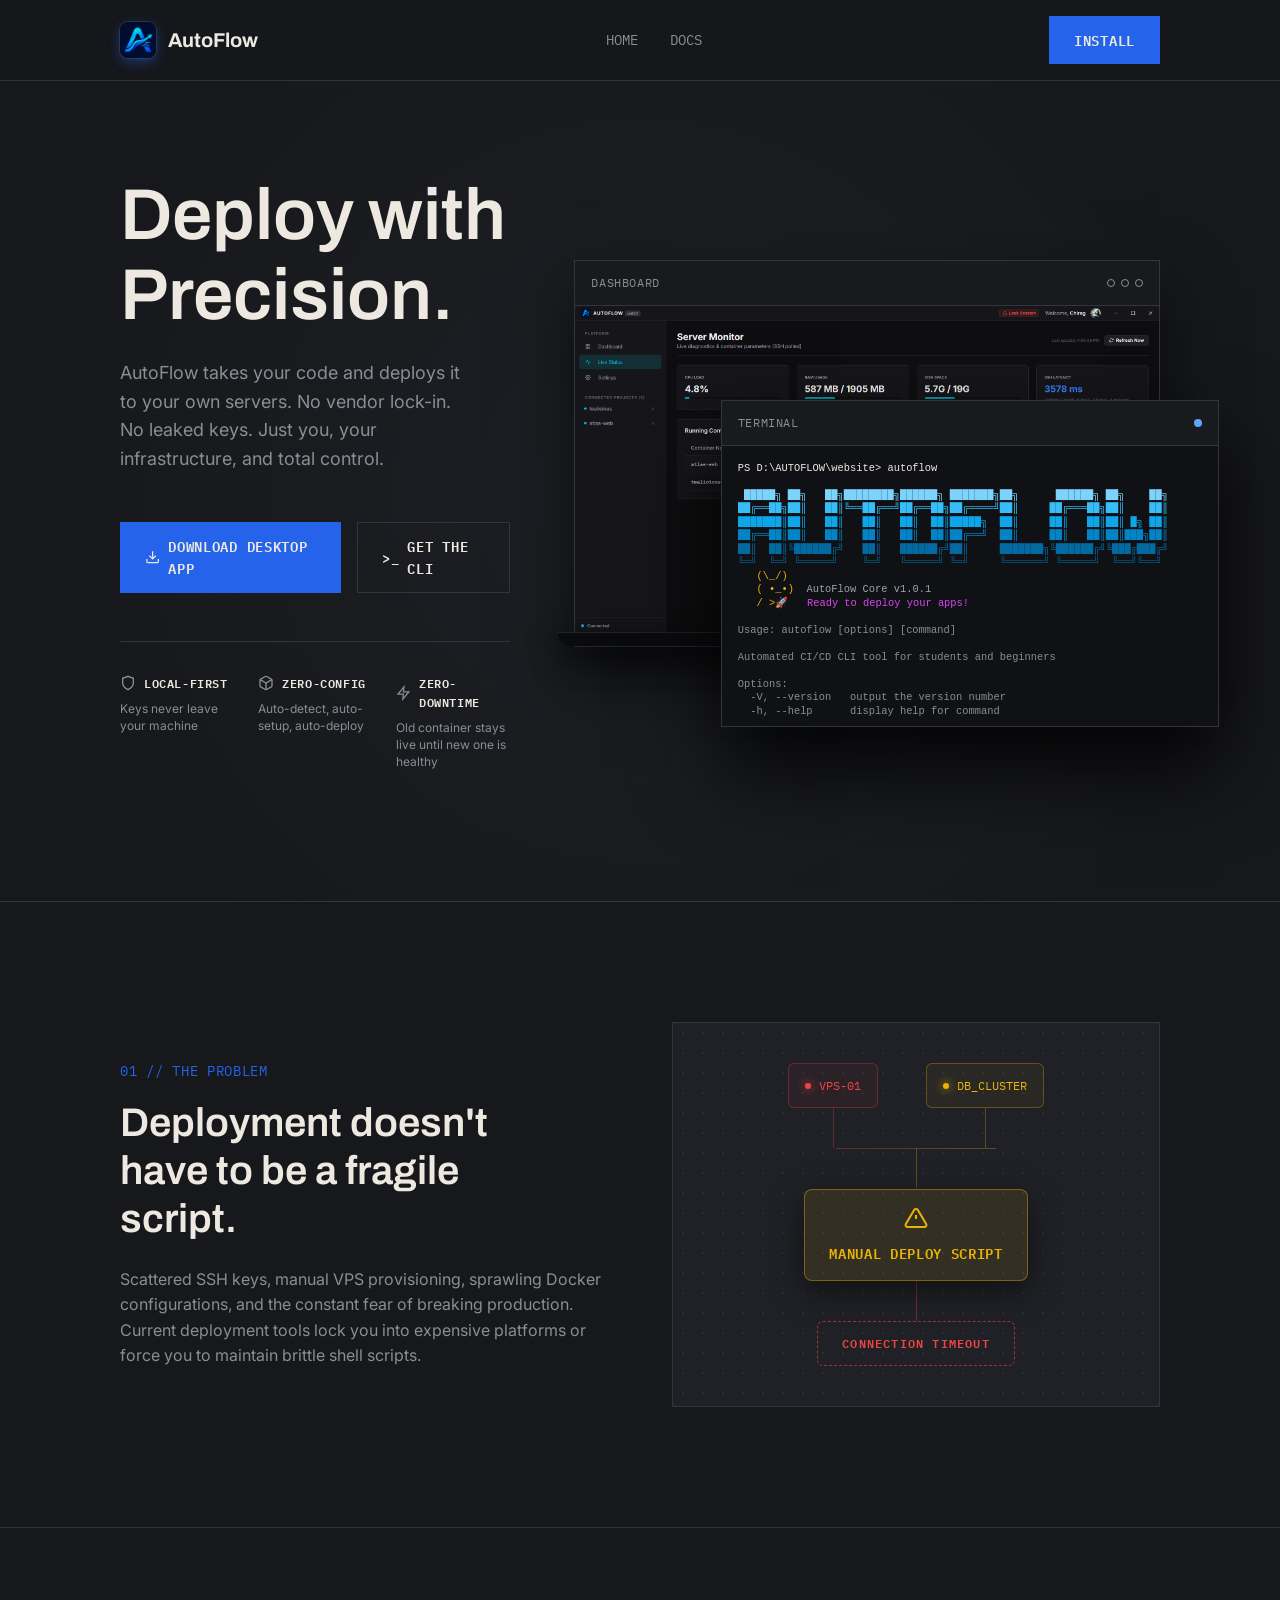
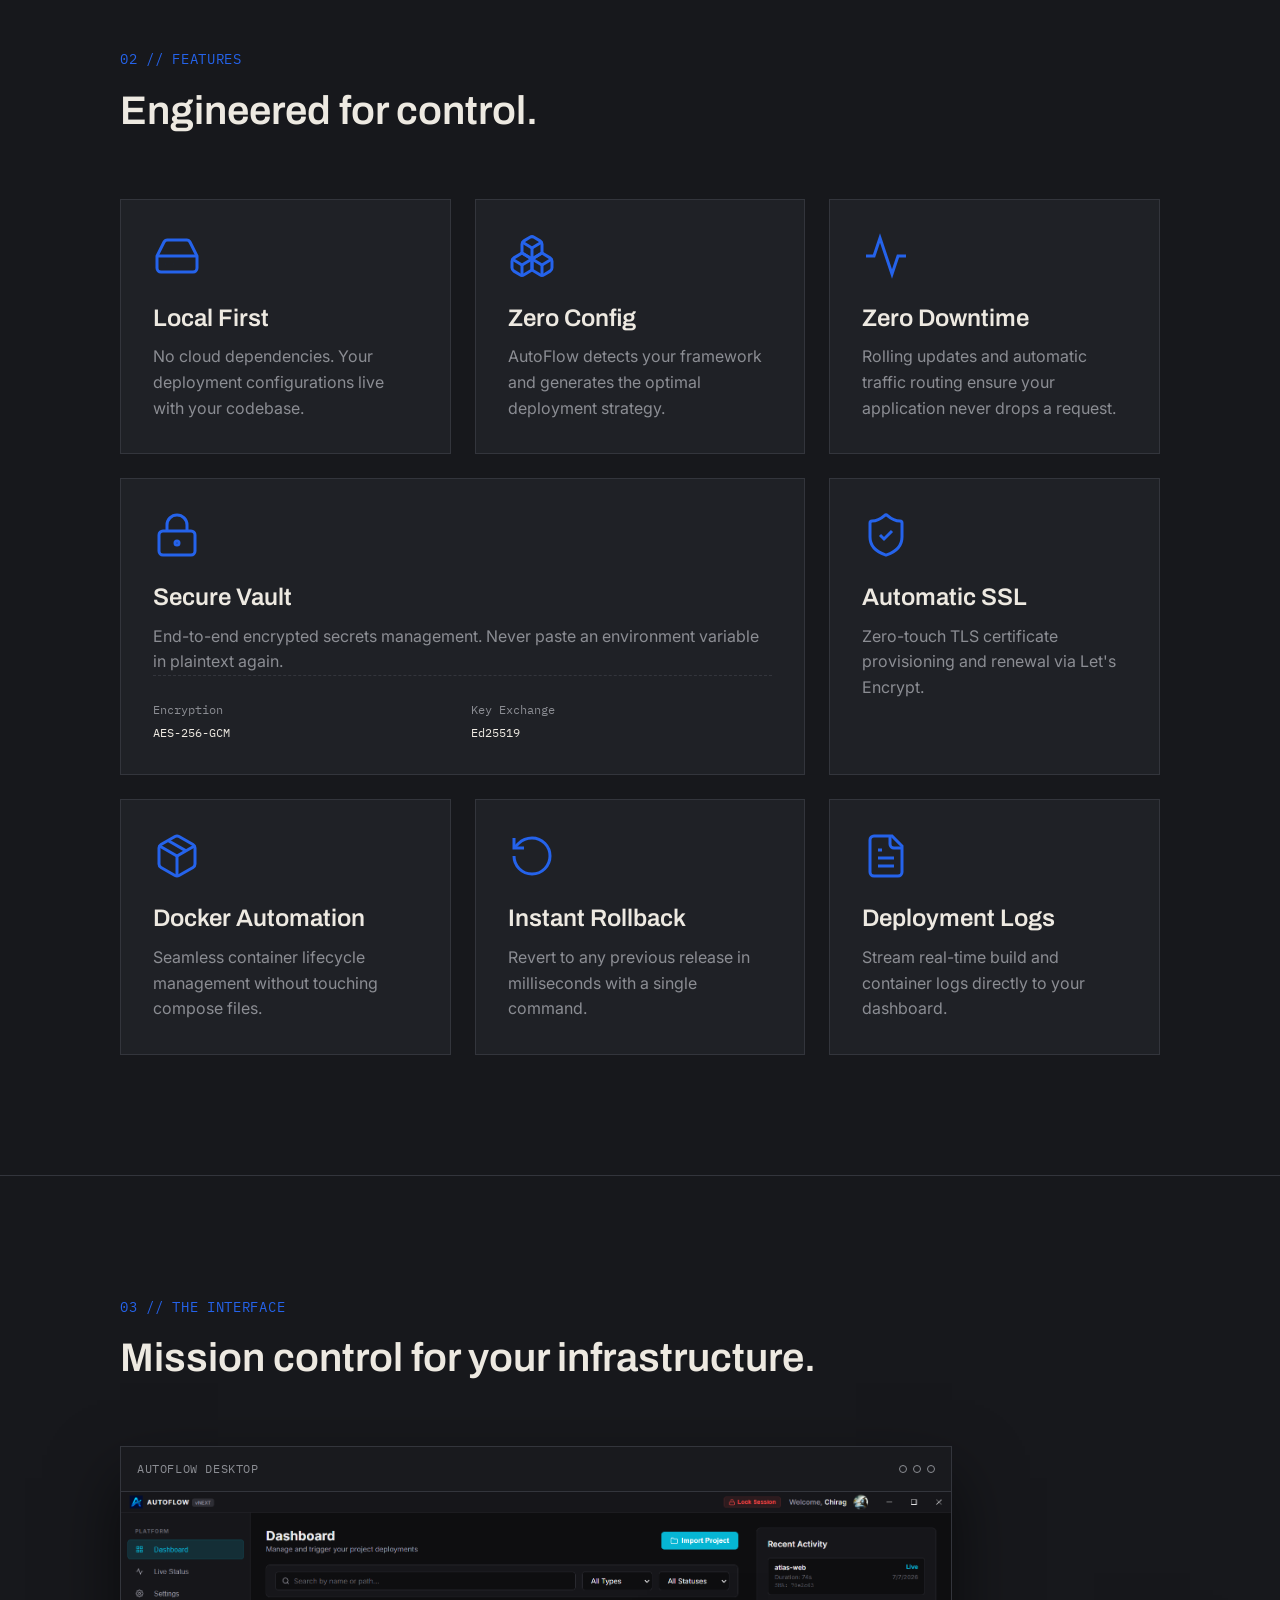
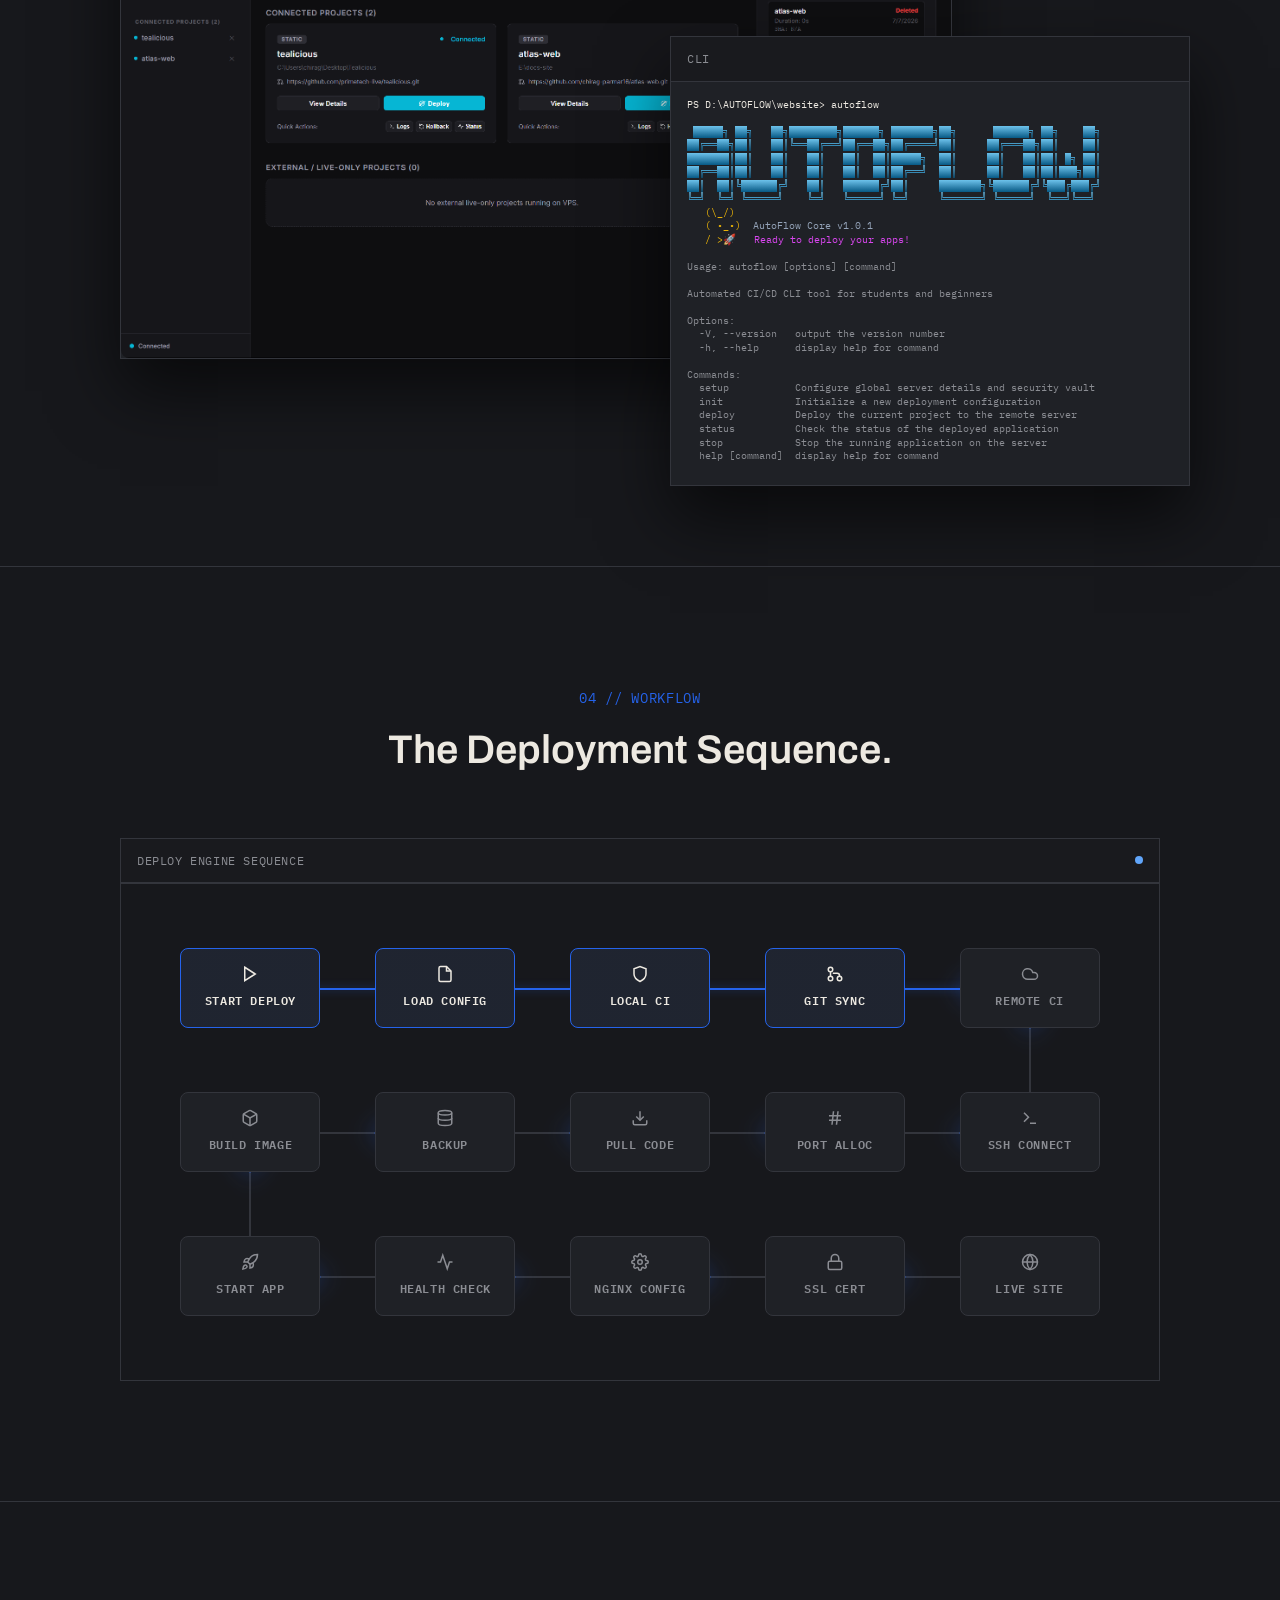
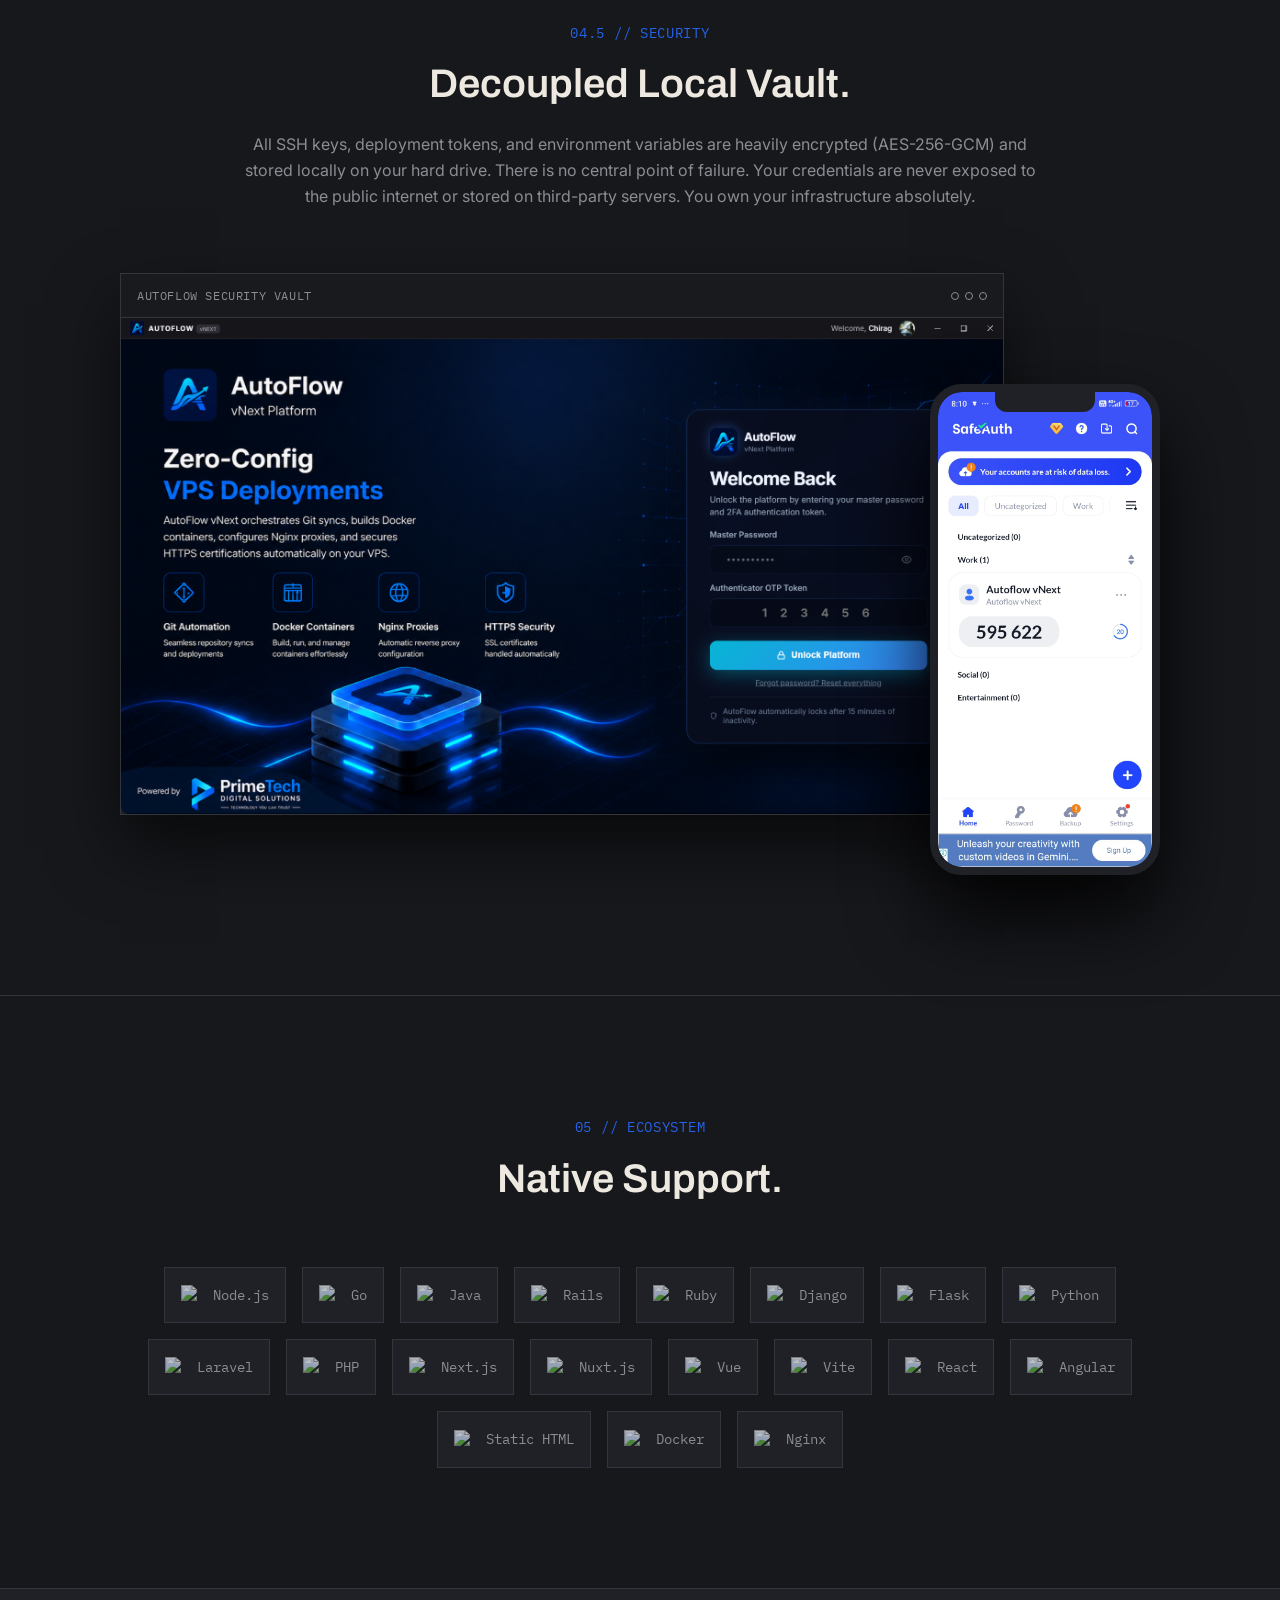
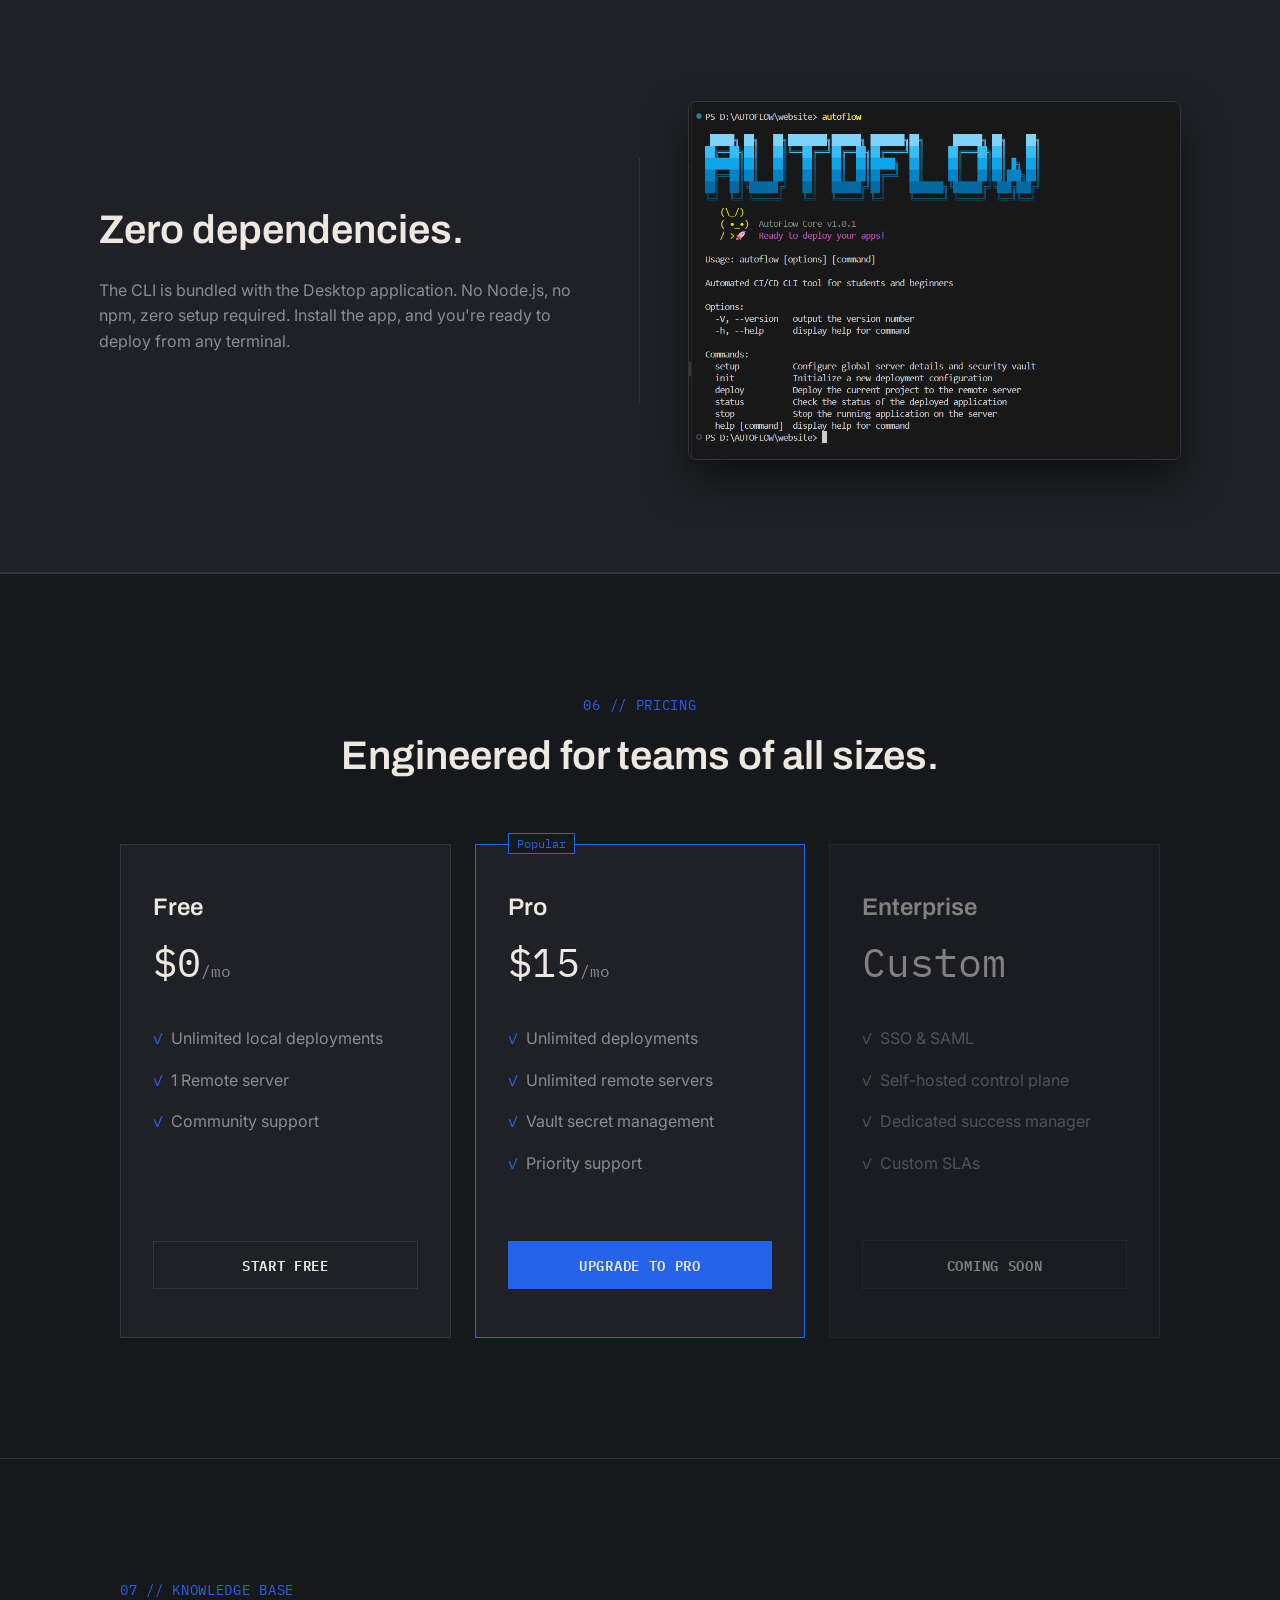
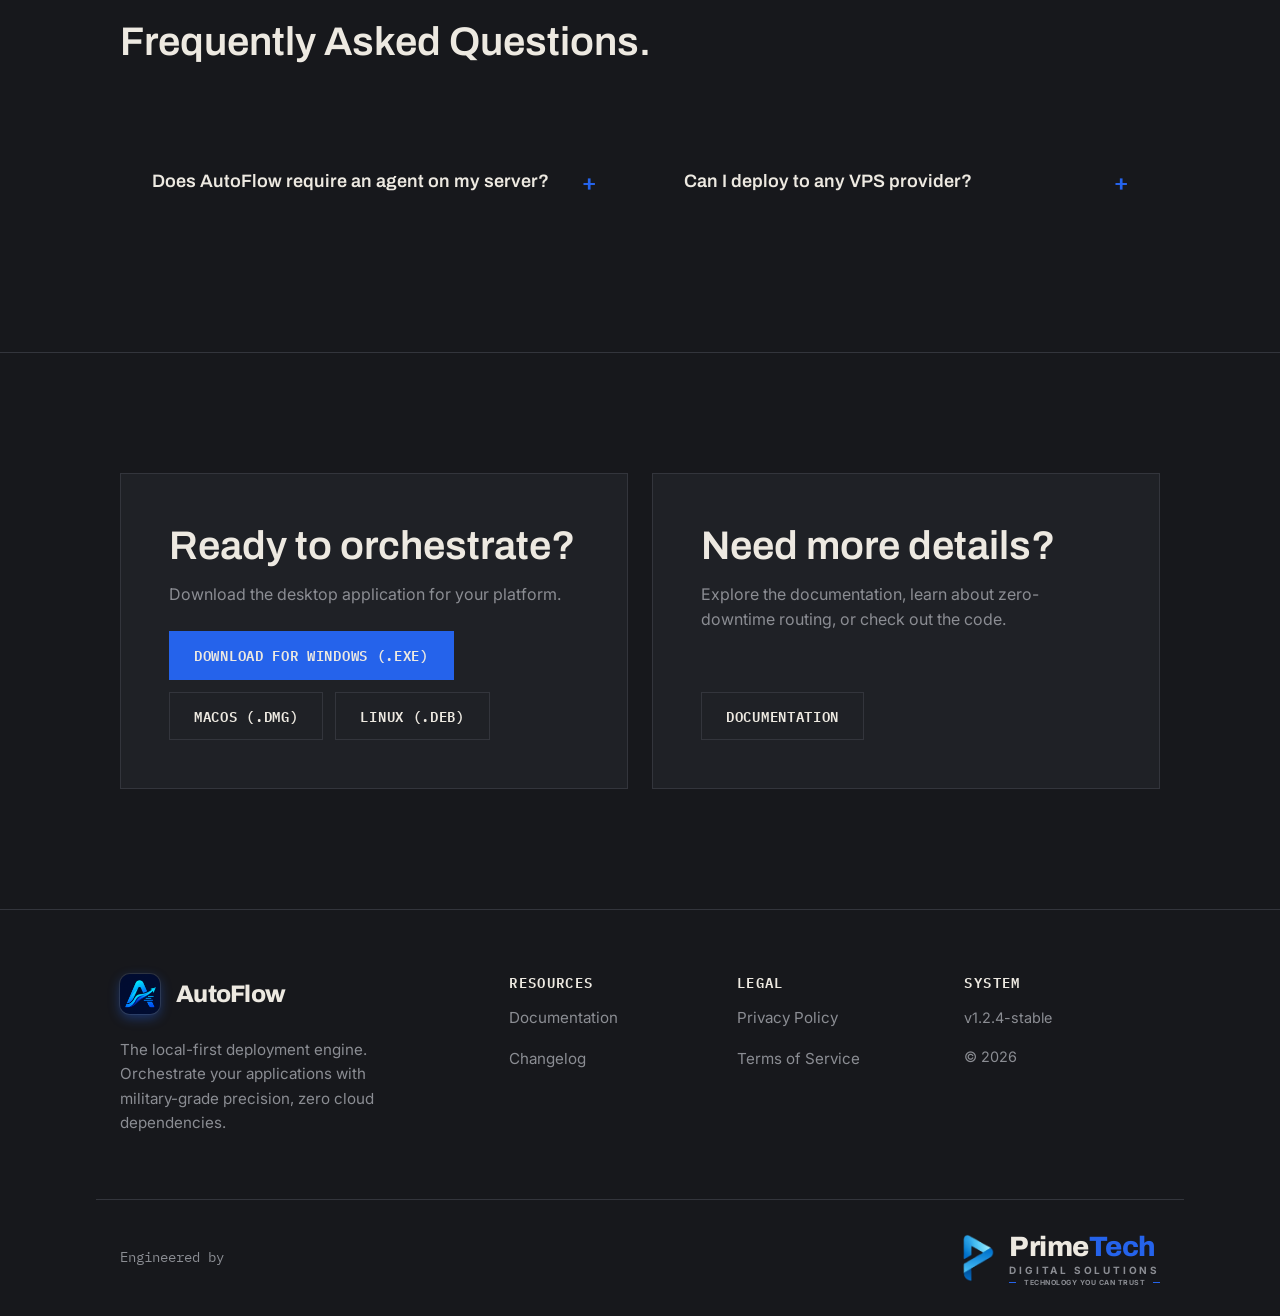
==== index.html @ fab3e911 "feat(website): redirect download buttons directly to latest GitHub release tag page and add Laravel " ====
<!DOCTYPE html>
<html lang="en">
<head>
  <meta charset="UTF-8">
  <meta name="viewport" content="width=device-width, initial-scale=1.0">
  <meta name="description" content="AutoFlow - A local-first deployment orchestrator for developers.">
  <title>AutoFlow | Precision Deployment Orchestrator</title>
  
  <!-- Fonts -->
  <link rel="preconnect" href="https://fonts.googleapis.com">
  <link rel="preconnect" href="https://fonts.gstatic.com" crossorigin>
  <link href="https://fonts.googleapis.com/css2?family=Archivo:wght@400;600;700&family=IBM+Plex+Mono:wght@400;500;600&family=Inter:wght@400;500;600&display=swap" rel="stylesheet">
  
  <link rel="stylesheet" href="styles.css">

  <link rel="icon" type="image/png" href="Assets/icon-1.png">
</head>
<body>

  <!--.hero-slogan {
  font-family: var(--f-display);
  font-size: clamp(2rem, 5vw, 3.5rem);
  color: var(--c-primary);
  margin-bottom: 24px;
  line-height: 1.1;
  white-space: nowrap;
  overflow: hidden;
  border-right: .15em solid var(--c-primary);
  animation: blink-caret .7s steps(1) infinite;
}
@keyframes blink-caret {
  from, to { border-color: transparent; }
  50% { border-color: var(--c-primary); }
}-->
  <header class="site-header" id="header">
    <div class="container header-inner">
      <a href="index.html" class="logo">
        <img src="Assets/icon-1.png" alt="AutoFlow Icon" class="logo-img">
        <span class="logo-text">AutoFlow</span>
      </a>
      <nav class="main-nav">
        <a href="index.html">HOME</a>
        <a href="docs.html">DOCS</a>
        </nav>
      <div class="header-actions">
        <a href="index.html#install" class="btn btn-primary" style="text-transform: uppercase;">Install</a>
      </div>
    </div>
  </header>

  <!-- Section 2: Hero -->
  <section class="hero" id="hero">
    <div class="hero-bg-vignette"></div>
    <div class="container hero-inner">
      <div class="hero-content">
        
        <h1 class="hero-slogan" style="margin-bottom: 24px; font-size: 4.5rem; line-height: 1.1;"></h1>
        
        <p class="hero-description" style="font-size: 1.125rem; color: var(--c-slate); margin-bottom: 48px; max-width: 90%; line-height: 1.6;">
          AutoFlow takes your code and deploys it to your own servers. No vendor lock-in. No leaked keys. Just you, your infrastructure, and total control.
        </p>
        
        <div class="hero-cta-group">
            <a href="#" class="btn btn-primary js-download-btn" style="display: flex; align-items: center; gap: 8px;">
            <svg width="18" height="18" viewBox="0 0 24 24" fill="none" stroke="currentColor" stroke-width="2"><path d="M21 15v4a2 2 0 0 1-2 2H5a2 2 0 0 1-2-2v-4M7 10l5 5 5-5M12 15V3"/></svg>
            <span class="js-download-label">DOWNLOAD DESKTOP APP</span>
          </a>
          <a href="#cli" class="btn btn-secondary" style="display: flex; align-items: center; gap: 8px;">
            <span style="font-family: var(--f-mono); font-weight: 600;">>_</span> GET THE CLI
          </a>
        </div>

        <div style="display: grid; grid-template-columns: repeat(3, 1fr); gap: 24px; margin-top: 48px; border-top: 1px solid var(--c-hairline); padding-top: 32px;">
          <div>
            <div style="display: flex; align-items: center; gap: 8px; margin-bottom: 8px;">
              <svg width="16" height="16" viewBox="0 0 24 24" fill="none" stroke="var(--c-slate)" stroke-width="2"><path d="M12 22s8-4 8-10V5l-8-3-8 3v7c0 6 8 10 8 10z"/></svg>
              <span style="font-family: var(--f-mono); font-size: 0.75rem; font-weight: 600; color: var(--c-bone); letter-spacing: 0.05em;">LOCAL-FIRST</span>
            </div>
            <p style="font-size: 0.75rem; color: var(--c-slate); line-height: 1.4;">Keys never leave your machine</p>
          </div>
          <div>
            <div style="display: flex; align-items: center; gap: 8px; margin-bottom: 8px;">
              <svg width="16" height="16" viewBox="0 0 24 24" fill="none" stroke="var(--c-slate)" stroke-width="2"><path d="M21 16V8a2 2 0 0 0-1-1.73l-7-4a2 2 0 0 0-2 0l-7 4A2 2 0 0 0 3 8v8a2 2 0 0 0 1 1.73l7 4a2 2 0 0 0 2 0l7-4A2 2 0 0 0 21 16z"/><polyline points="3.27 6.96 12 12.01 20.73 6.96"/><line x1="12" y1="22.08" x2="12" y2="12"/></svg>
              <span style="font-family: var(--f-mono); font-size: 0.75rem; font-weight: 600; color: var(--c-bone); letter-spacing: 0.05em;">ZERO-CONFIG</span>
            </div>
            <p style="font-size: 0.75rem; color: var(--c-slate); line-height: 1.4;">Auto-detect, auto-setup, auto-deploy</p>
          </div>
          <div>
            <div style="display: flex; align-items: center; gap: 8px; margin-bottom: 8px;">
              <svg width="16" height="16" viewBox="0 0 24 24" fill="none" stroke="var(--c-slate)" stroke-width="2"><polygon points="13 2 3 14 12 14 11 22 21 10 12 10 13 2"/></svg>
              <span style="font-family: var(--f-mono); font-size: 0.75rem; font-weight: 600; color: var(--c-bone); letter-spacing: 0.05em;">ZERO-DOWNTIME</span>
            </div>
            <p style="font-size: 0.75rem; color: var(--c-slate); line-height: 1.4;">Old container stays live until new one is healthy</p>
          </div>
        </div>
      </div>
      
      <div class="two-surfaces" style="position: relative; height: auto; padding-bottom: 60px; padding-top: 20px; width: 100%;">
        
        <!-- Background Monitor Surface (Laptop style) -->
        <div class="surface instrument-panel" style="position: relative; height: auto; width: 100%; margin: 0; z-index: 1; border-bottom-left-radius: 0; border-bottom-right-radius: 0;">
          <div class="panel-header">
            <span class="panel-label">Dashboard</span>
            <div class="window-controls">
              <span></span><span></span><span></span>
            </div>
          </div>
          <div class="showcase-mockup" style="padding: 0; height: auto;">
            <img src="./Assets/Dashboard/live_monitor.png" alt="AutoFlow Live Monitor" style="width: 100%; height: auto; display: block;">
          </div>
          <div style="height: 14px; background: #0a0b0e; border-bottom-left-radius: 12px; border-bottom-right-radius: 12px; margin-top: -2px; position: relative; z-index: 10; border-top: 1px solid #222; width: 106%; margin-left: -3%; box-shadow: 0 10px 30px rgba(0,0,0,0.8);">
            <div style="width: 60px; height: 4px; background: #222; margin: 0 auto; border-radius: 0 0 4px 4px;"></div>
          </div>
        </div>

        <!-- Foreground Terminal Surface -->
        <div class="instrument-panel hero-terminal" style="position: absolute; right: -10%; bottom: -20px; width: 85%; z-index: 2; box-shadow: 0 40px 80px rgba(0,0,0,0.9);">
          <div class="panel-header">
            <span class="panel-label">Terminal</span>
            <div class="panel-status-indicator pulse-signal"></div>
          </div>
          <div class="panel-body font-mono" style="padding: 16px; background: rgba(15, 17, 21, 0.95); backdrop-filter: blur(12px); max-height: 280px; overflow: hidden;">
            <pre style="margin: 0; white-space: pre; font-size: 0.65rem; line-height: 1.3; overflow-x: hidden; color: var(--c-slate);">
<span style="color: var(--c-bone);">PS D:\AUTOFLOW\website> autoflow</span>

 <span style="color: #7dd3fc;">█████╗ ██╗   ██╗████████╗██████╗ ███████╗██╗      ██████╗ ██╗    ██╗</span>
<span style="color: #38bdf8;">██╔══██╗██║   ██║╚══██╔══╝██╔══██╗██╔════╝██║     ██╔═══██╗██║    ██║</span>
<span style="color: #0ea5e9;">███████║██║   ██║   ██║   ██║  ██║█████╗  ██║     ██║   ██║██║ █╗ ██║</span>
<span style="color: #0284c7;">██╔══██║██║   ██║   ██║   ██║  ██║██╔══╝  ██║     ██║   ██║██║███╗██║</span>
<span style="color: #0369a1;">██║  ██║╚██████╔╝   ██║   ██████╔╝██║     ███████╗╚██████╔╝╚███╔███╔╝</span>
<span style="color: #075985;">╚═╝  ╚═╝ ╚═════╝    ╚═╝   ╚═════╝ ╚═╝     ╚══════╝ ╚═════╝  ╚══╝╚══╝</span>
   <span style="color: #eab308;">(\_/)</span>
   <span style="color: #eab308;">( •_•)</span>  <span style="color: #9ca3af;">AutoFlow Core v1.0.1</span>
   <span style="color: #eab308;">/ >🚀</span>   <span style="color: #d946ef;">Ready to deploy your apps!</span>

Usage: autoflow [options] [command]

Automated CI/CD CLI tool for students and beginners

Options:
  -V, --version   output the version number
  -h, --help      display help for command

Commands:
  setup           Configure global server details and security vault
  init            Initialize a new deployment configuration
  deploy          Deploy the current project to the remote server
  status          Check the status of the deployed application
  stop            Stop the running application on the server
  help [command]  display help for command
</pre>
          </div>
        </div>
      </div>
    </div>
  </section>


  <!-- Section 3: The Problem -->
  <section class="problem section-divider" id="problem">
    <div class="container">
      <div class="split-panel">
        <div class="problem-copy">
          <span class="section-label font-mono">01 // The Problem</span>
          <h2>Deployment doesn't have to be a fragile script.</h2>
          <p class="text-slate">
            Scattered SSH keys, manual VPS provisioning, sprawling Docker configurations, and the constant fear of breaking production. Current deployment tools lock you into expensive platforms or force you to maintain brittle shell scripts.
          </p>
        </div>
        <div class="problem-diagram instrument-panel" style="padding: 40px; position: relative; min-height: 360px; display: flex; align-items: center; justify-content: center; overflow: hidden;">
          
          <!-- Decorative Background Grid -->
          <div style="position: absolute; inset: 0; background-image: radial-gradient(rgba(255,255,255,0.05) 1px, transparent 1px); background-size: 20px 20px;"></div>

          <div style="position: relative; width: 100%; height: 100%; display: flex; flex-direction: column; align-items: center; z-index: 2;">
            
            <!-- Top Nodes -->
            <div style="display: flex; gap: 48px; margin-bottom: 40px; width: 100%; justify-content: center;">
              <div style="padding: 12px 16px; border: 1px solid rgba(239,68,68,0.3); background: rgba(239,68,68,0.05); border-radius: 6px; font-family: var(--f-mono); font-size: 0.75rem; color: #ef4444; display: flex; align-items: center; gap: 8px; position: relative;">
                <div style="width: 6px; height: 6px; background: #ef4444; border-radius: 50%; box-shadow: 0 0 10px #ef4444;"></div>
                VPS-01
                <!-- Line down -->
                <div style="position: absolute; bottom: -41px; left: 50%; width: 1px; height: 40px; background: rgba(239,68,68,0.3);"></div>
              </div>
              
              <div style="padding: 12px 16px; border: 1px solid rgba(234,179,8,0.3); background: rgba(234,179,8,0.05); border-radius: 6px; font-family: var(--f-mono); font-size: 0.75rem; color: #eab308; display: flex; align-items: center; gap: 8px; position: relative;">
                <div style="width: 6px; height: 6px; background: #eab308; border-radius: 50%; box-shadow: 0 0 10px #eab308;"></div>
                DB_CLUSTER
                <!-- Line down -->
                <div style="position: absolute; bottom: -41px; left: 50%; width: 1px; height: 40px; background: rgba(234,179,8,0.3);"></div>
              </div>
            </div>

            <!-- Horizontal connector bus -->
            <div style="width: 160px; height: 1px; background: linear-gradient(90deg, rgba(239,68,68,0.3), rgba(234,179,8,0.3)); margin-bottom: 40px; position: relative;">
              <!-- Line down to script -->
              <div style="position: absolute; top: 0; left: 50%; width: 1px; height: 40px; background: rgba(234,179,8,0.3);"></div>
            </div>

            <!-- Central Problem Node -->
            <div style="padding: 16px 24px; border: 1px solid rgba(234,179,8,0.4); background: rgba(234,179,8,0.1); border-radius: 8px; font-family: var(--f-mono); font-size: 0.85rem; color: #eab308; display: flex; flex-direction: column; align-items: center; gap: 12px; z-index: 10; box-shadow: 0 10px 30px rgba(0,0,0,0.5);">
              <svg width="24" height="24" viewBox="0 0 24 24" fill="none" stroke="currentColor" stroke-width="2"><path d="M10.29 3.86L1.82 18a2 2 0 0 0 1.71 3h16.94a2 2 0 0 0 1.71-3L13.71 3.86a2 2 0 0 0-3.42 0z"/><line x1="12" y1="9" x2="12" y2="13"/><line x1="12" y1="17" x2="12.01" y2="17"/></svg>
              <span style="letter-spacing: 0.05em; font-weight: 600;">MANUAL DEPLOY SCRIPT</span>
            </div>

            <!-- Line down to error -->
            <div style="width: 1px; height: 40px; background: rgba(239,68,68,0.4);"></div>

            <!-- Fatal Error -->
            <div style="padding: 12px 24px; border: 1px dashed rgba(239,68,68,0.6); background: transparent; border-radius: 6px; font-family: var(--f-mono); font-size: 0.75rem; color: #ef4444; letter-spacing: 0.1em; font-weight: 600;">
              CONNECTION TIMEOUT
            </div>
            
          </div>
        </div>
      </div>
    </div>
  </section>

  <!-- Section 4: Features -->
  <section class="features section-divider" id="features">
    <div class="container">
      <div class="section-header">
        <span class="section-label font-mono">02 // Features</span>
        <h2>Engineered for control.</h2>
      </div>
      
      <div class="features-grid">
        <div class="feature-card instrument-panel" style="display: flex; gap: 24px; align-items: flex-start; padding: 32px;">
          <div style="flex-shrink: 0; display: flex; align-items: center; justify-content: center; color: var(--c-primary);">
            <svg width="48" height="48" viewBox="0 0 24 24" fill="none" stroke="currentColor" stroke-width="1.5"><path d="M22 12H2"/><path d="M5.45 5.11 2 12v6a2 2 0 0 0 2 2h16a2 2 0 0 0 2-2v-6l-3.45-6.89A2 2 0 0 0 16.76 4H7.24a2 2 0 0 0-1.79 1.11z"/><line x1="6" x2="6.01" y1="16" y2="16"/><line x1="10" x2="10.01" y1="16" y2="16"/></svg>
          </div>
          <div>
            <h3 style="margin-top: 0;">Local First</h3>
            <p class="text-slate" style="margin-bottom: 0;">No cloud dependencies. Your deployment configurations live with your codebase.</p>
          </div>
        </div>
        <div class="feature-card instrument-panel" style="display: flex; gap: 24px; align-items: flex-start; padding: 32px;">
          <div style="flex-shrink: 0; display: flex; align-items: center; justify-content: center; color: var(--c-primary);">
            <svg width="48" height="48" viewBox="0 0 24 24" fill="none" stroke="currentColor" stroke-width="1.5"><path d="M2.97 12.92A2 2 0 0 0 2 14.63v3.24a2 2 0 0 0 .97 1.71l3 1.8a2 2 0 0 0 2.06 0L12 19v-5.5l-5-3-4.03 2.42z"/><path d="m7 16.5-4.74-2.85"/><path d="m7 16.5 5-3"/><path d="M7 16.5v5.17"/><path d="M12 13.5V19l3.97 2.38a2 2 0 0 0 2.06 0l3-1.8a2 2 0 0 0 .97-1.71v-3.24a2 2 0 0 0-.97-1.71L17 10.5l-5 3z"/><path d="m17 16.5-5-3"/><path d="m17 16.5 4.74-2.85"/><path d="M17 16.5v5.17"/><path d="M7.97 4.42A2 2 0 0 0 7 6.13v4.37l5 3 5-3V6.13a2 2 0 0 0-.97-1.71l-3-1.8a2 2 0 0 0-2.06 0l-3 1.8z"/><path d="M12 8 7.26 5.15"/><path d="m12 8 4.74-2.85"/><path d="M12 13.5V8"/></svg>
          </div>
          <div>
            <h3 style="margin-top: 0;">Zero Config</h3>
            <p class="text-slate" style="margin-bottom: 0;">AutoFlow detects your framework and generates the optimal deployment strategy.</p>
          </div>
        </div>
        <div class="feature-card instrument-panel" style="display: flex; gap: 24px; align-items: flex-start; padding: 32px;">
          <div style="flex-shrink: 0; display: flex; align-items: center; justify-content: center; color: var(--c-primary);">
            <svg width="48" height="48" viewBox="0 0 24 24" fill="none" stroke="currentColor" stroke-width="1.5"><path d="M22 12h-4l-3 9L9 3l-3 9H2"/></svg>
          </div>
          <div>
            <h3 style="margin-top: 0;">Zero Downtime</h3>
            <p class="text-slate" style="margin-bottom: 0;">Rolling updates and automatic traffic routing ensure your application never drops a request.</p>
          </div>
        </div>
        <!-- Vault Spec Sheet Component -->
        <div class="feature-card instrument-panel feature-card-wide vault-spec-sheet" style="display: flex; gap: 24px; align-items: flex-start; padding: 32px;">
          <div style="flex-shrink: 0; display: flex; align-items: center; justify-content: center; color: var(--c-primary);">
            <svg width="48" height="48" viewBox="0 0 24 24" fill="none" stroke="currentColor" stroke-width="1.5"><circle cx="12" cy="16" r="1"/><rect x="3" y="10" width="18" height="12" rx="2"/><path d="M7 10V7a5 5 0 0 1 10 0v3"/></svg>
          </div>
          <div style="flex: 1;">
            <h3 style="margin-top: 0;">Secure Vault</h3>
            <p class="text-slate">End-to-end encrypted secrets management. Never paste an environment variable in plaintext again.</p>
            <div class="spec-grid font-mono">
              <div class="spec-item"><span>Encryption</span><span>AES-256-GCM</span></div>
              <div class="spec-item"><span>Key Exchange</span><span>Ed25519</span></div>
            </div>
          </div>
        </div>
        <div class="feature-card instrument-panel" style="display: flex; gap: 24px; align-items: flex-start; padding: 32px;">
          <div style="flex-shrink: 0; display: flex; align-items: center; justify-content: center; color: var(--c-primary);">
            <svg width="48" height="48" viewBox="0 0 24 24" fill="none" stroke="currentColor" stroke-width="1.5"><path d="M20 13c0 5-3.5 7.5-7.66 8.95a1 1 0 0 1-.67-.01C7.5 20.5 4 18 4 13V6a1 1 0 0 1 1-1c2 0 4.5-1.2 6.24-2.72a1.17 1.17 0 0 1 1.52 0C14.51 3.81 17 5 19 5a1 1 0 0 1 1 1z"/><path d="m9 12 2 2 4-4"/></svg>
          </div>
          <div>
            <h3 style="margin-top: 0;">Automatic SSL</h3>
            <p class="text-slate" style="margin-bottom: 0;">Zero-touch TLS certificate provisioning and renewal via Let's Encrypt.</p>
          </div>
        </div>
        <div class="feature-card instrument-panel" style="display: flex; gap: 24px; align-items: flex-start; padding: 32px;">
          <div style="flex-shrink: 0; display: flex; align-items: center; justify-content: center; color: var(--c-primary);">
            <svg width="48" height="48" viewBox="0 0 24 24" fill="none" stroke="currentColor" stroke-width="1.5"><path d="m7.5 4.27 9 5.15"/><path d="M21 8a2 2 0 0 0-1-1.73l-7-4a2 2 0 0 0-2 0l-7 4A2 2 0 0 0 3 8v8a2 2 0 0 0 1 1.73l7 4a2 2 0 0 0 2 0l7-4A2 2 0 0 0 21 16Z"/><path d="m3.3 7 8.7 5 8.7-5"/><path d="M12 22V12"/></svg>
          </div>
          <div>
            <h3 style="margin-top: 0;">Docker Automation</h3>
            <p class="text-slate" style="margin-bottom: 0;">Seamless container lifecycle management without touching compose files.</p>
          </div>
        </div>
        <div class="feature-card instrument-panel" style="display: flex; gap: 24px; align-items: flex-start; padding: 32px;">
          <div style="flex-shrink: 0; display: flex; align-items: center; justify-content: center; color: var(--c-primary);">
            <svg width="48" height="48" viewBox="0 0 24 24" fill="none" stroke="currentColor" stroke-width="1.5"><path d="M3 12a9 9 0 1 0 9-9 9.75 9.75 0 0 0-6.74 2.74L3 8"/><path d="M3 3v5h5"/></svg>
          </div>
          <div>
            <h3 style="margin-top: 0;">Instant Rollback</h3>
            <p class="text-slate" style="margin-bottom: 0;">Revert to any previous release in milliseconds with a single command.</p>
          </div>
        </div>
        <div class="feature-card instrument-panel" style="display: flex; gap: 24px; align-items: flex-start; padding: 32px;">
          <div style="flex-shrink: 0; display: flex; align-items: center; justify-content: center; color: var(--c-primary);">
            <svg width="48" height="48" viewBox="0 0 24 24" fill="none" stroke="currentColor" stroke-width="1.5"><path d="M15 2H6a2 2 0 0 0-2 2v16a2 2 0 0 0 2 2h12a2 2 0 0 0 2-2V7Z"/><path d="M14 2v4a2 2 0 0 0 2 2h4"/><path d="M10 9H8"/><path d="M16 13H8"/><path d="M16 17H8"/></svg>
          </div>
          <div>
            <h3 style="margin-top: 0;">Deployment Logs</h3>
            <p class="text-slate" style="margin-bottom: 0;">Stream real-time build and container logs directly to your dashboard.</p>
          </div>
        </div>
      </div>
    </div>
  </section>

  <!-- Section 5: Product Showcase -->
  <section class="showcase section-divider" id="showcase">
    <div class="container">
      <div class="section-header">
        <span class="section-label font-mono">03 // The Interface</span>
        <h2>Mission control for your infrastructure.</h2>
      </div>
      
      <!-- Two Surfaces Component (Desktop App + CLI) -->
      <div class="two-surfaces">
        <div class="surface desktop-surface instrument-panel" style="height: auto;">
          <div class="panel-header">
            <span class="panel-label">AutoFlow Desktop</span>
            <div class="window-controls">
              <span></span><span></span><span></span>
            </div>
          </div>
          <div class="showcase-mockup desktop-mockup" style="padding: 0; height: auto;">
            <img src="./Assets/Dashboard/Dashboard.png" alt="AutoFlow Dashboard" style="width: 100%; height: auto; display: block; border-bottom-left-radius: 8px; border-bottom-right-radius: 8px;">
          </div>
        </div>
        
        <div class="surface cli-surface instrument-panel">
          <div class="panel-header">
            <span class="panel-label">CLI</span>
          </div>
          <div class="showcase-mockup cli-mockup font-mono" style="padding: 16px; overflow: hidden;">
            <pre style="margin: 0; font-family: inherit; font-size: 0.65rem; line-height: 1.3; color: var(--c-slate); white-space: pre;">
<span style="color: var(--c-bone);">PS D:\AUTOFLOW\website&gt; autoflow</span>

<span style="background: -webkit-linear-gradient(#7dd3fc, #075985); -webkit-background-clip: text; -webkit-text-fill-color: transparent;"> █████╗ ██╗   ██╗████████╗██████╗ ███████╗██╗      ██████╗ ██╗    ██╗
██╔══██╗██║   ██║╚══██╔══╝██╔══██╗██╔════╝██║     ██╔═══██╗██║    ██║
███████║██║   ██║   ██║   ██║  ██║█████╗  ██║     ██║   ██║██║ █╗ ██║
██╔══██║██║   ██║   ██║   ██║  ██║██╔══╝  ██║     ██║   ██║██║███╗██║
██║  ██║╚██████╔╝   ██║   ██████╔╝██║     ███████╗╚██████╔╝╚███╔███╔╝
╚═╝  ╚═╝ ╚═════╝    ╚═╝   ╚═════╝ ╚═╝     ╚══════╝ ╚═════╝  ╚══╝╚══╝</span>
   <span style="color: #eab308;">(\_/)</span>
   <span style="color: #eab308;">( •_•)</span>  <span style="color: #94a3b8;">AutoFlow Core v1.0.1</span>
   <span style="color: #eab308;">/ &gt;🚀</span>   <span style="color: #d946ef;">Ready to deploy your apps!</span>

Usage: autoflow [options] [command]

Automated CI/CD CLI tool for students and beginners

Options:
  -V, --version   output the version number
  -h, --help      display help for command

Commands:
  setup           Configure global server details and security vault
  init            Initialize a new deployment configuration
  deploy          Deploy the current project to the remote server
  status          Check the status of the deployed application
  stop            Stop the running application on the server
  help [command]  display help for command</pre>
          </div>
        </div>
      </div>
    </div>
  </section>

  <!-- Section 6: How It Works -->
  <section class="how-it-works section-divider" id="how-it-works">
    <div class="container">
      <div class="section-header center">
        <span class="section-label font-mono">04 // Workflow</span>
        <h2>The Deployment Sequence.</h2>
      </div>
      
      <!-- Deploy Sequence Panel Component -->
      <div class="deploy-sequence-panel instrument-panel">
        <div class="panel-header">
          <span class="panel-label">Deploy Engine Sequence</span>
          <div class="panel-status-indicator pulse-signal"></div>
        </div>
        <div class="sequence-track">
          <div class="sequence-stage active">
            <div class="stage-box">
              <div class="stage-icon"><svg width="18" height="18" viewBox="0 0 24 24" fill="none" stroke="currentColor" stroke-width="2"><polygon points="5 3 19 12 5 21 5 3"></polygon></svg></div>
              <span class="stage-name font-mono">Start Deploy</span>
            </div>
          </div>
          <div class="sequence-stage">
            <div class="stage-box">
              <div class="stage-icon"><svg width="18" height="18" viewBox="0 0 24 24" fill="none" stroke="currentColor" stroke-width="2"><path d="M14 2H6a2 2 0 0 0-2 2v16a2 2 0 0 0 2 2h12a2 2 0 0 0 2-2V8z"></path><polyline points="14 2 14 8 20 8"></polyline></svg></div>
              <span class="stage-name font-mono">Load Config</span>
            </div>
          </div>
          <div class="sequence-stage">
            <div class="stage-box">
              <div class="stage-icon"><svg width="18" height="18" viewBox="0 0 24 24" fill="none" stroke="currentColor" stroke-width="2"><path d="M12 22s8-4 8-10V5l-8-3-8 3v7c0 6 8 10 8 10z"></path></svg></div>
              <span class="stage-name font-mono">Local CI</span>
            </div>
          </div>
          <div class="sequence-stage">
            <div class="stage-box">
              <div class="stage-icon"><svg width="18" height="18" viewBox="0 0 24 24" fill="none" stroke="currentColor" stroke-width="2"><circle cx="6" cy="18" r="3"></circle><circle cx="6" cy="6" r="3"></circle><circle cx="18" cy="18" r="3"></circle><line x1="6" y1="9" x2="6" y2="15"></line><path d="M18 15v-1a3 3 0 0 0-3-3H9"></path></svg></div>
              <span class="stage-name font-mono">Git Sync</span>
            </div>
          </div>
          <div class="sequence-stage">
            <div class="stage-box">
              <div class="stage-icon"><svg width="18" height="18" viewBox="0 0 24 24" fill="none" stroke="currentColor" stroke-width="2"><path d="M17.5 19H9a7 7 0 1 1 6.71-9h1.79a4.5 4.5 0 1 1 0 9Z"></path></svg></div>
              <span class="stage-name font-mono">Remote CI</span>
            </div>
          </div>
          <div class="sequence-stage">
            <div class="stage-box">
              <div class="stage-icon"><svg width="18" height="18" viewBox="0 0 24 24" fill="none" stroke="currentColor" stroke-width="2"><polyline points="4 17 10 11 4 5"></polyline><line x1="12" y1="19" x2="20" y2="19"></line></svg></div>
              <span class="stage-name font-mono">SSH Connect</span>
            </div>
          </div>
          <div class="sequence-stage">
            <div class="stage-box">
              <div class="stage-icon"><svg width="18" height="18" viewBox="0 0 24 24" fill="none" stroke="currentColor" stroke-width="2"><line x1="4" y1="9" x2="20" y2="9"></line><line x1="4" y1="15" x2="20" y2="15"></line><line x1="10" y1="3" x2="8" y2="21"></line><line x1="16" y1="3" x2="14" y2="21"></line></svg></div>
              <span class="stage-name font-mono">Port Alloc</span>
            </div>
          </div>
          <div class="sequence-stage">
            <div class="stage-box">
              <div class="stage-icon"><svg width="18" height="18" viewBox="0 0 24 24" fill="none" stroke="currentColor" stroke-width="2"><path d="M21 15v4a2 2 0 0 1-2 2H5a2 2 0 0 1-2-2v-4"></path><polyline points="7 10 12 15 17 10"></polyline><line x1="12" y1="15" x2="12" y2="3"></line></svg></div>
              <span class="stage-name font-mono">Pull Code</span>
            </div>
          </div>
          <div class="sequence-stage">
            <div class="stage-box">
              <div class="stage-icon"><svg width="18" height="18" viewBox="0 0 24 24" fill="none" stroke="currentColor" stroke-width="2"><ellipse cx="12" cy="5" rx="9" ry="3"></ellipse><path d="M21 12c0 1.66-4 3-9 3s-9-1.34-9-3"></path><path d="M3 5v14c0 1.66 4 3 9 3s9-1.34 9-3V5"></path></svg></div>
              <span class="stage-name font-mono">Backup</span>
            </div>
          </div>
          <div class="sequence-stage">
            <div class="stage-box">
              <div class="stage-icon"><svg width="18" height="18" viewBox="0 0 24 24" fill="none" stroke="currentColor" stroke-width="2"><path d="M21 16V8a2 2 0 0 0-1-1.73l-7-4a2 2 0 0 0-2 0l-7 4A2 2 0 0 0 3 8v8a2 2 0 0 0 1 1.73l7 4a2 2 0 0 0 2 0l7-4A2 2 0 0 0 21 16z"></path><polyline points="3.27 6.96 12 12.01 20.73 6.96"></polyline><line x1="12" y1="22.08" x2="12" y2="12"></line></svg></div>
              <span class="stage-name font-mono">Build Image</span>
            </div>
          </div>
          <div class="sequence-stage">
            <div class="stage-box">
              <div class="stage-icon"><svg width="18" height="18" viewBox="0 0 24 24" fill="none" stroke="currentColor" stroke-width="2"><path d="M4.5 16.5c-1.5 1.26-2 5-2 5s3.74-.5 5-2c.71-.84.7-2.13-.09-2.91a2.18 2.18 0 0 0-2.91-.09z"></path><path d="M12 15l-3-3a22 22 0 0 1 2-3.95A12.88 12.88 0 0 1 22 2c0 2.72-.78 7.5-6 11a22.35 22.35 0 0 1-4 2z"></path><path d="M9 12H4s.55-3.03 2-4c1.62-1.08 5 0 5 0"></path><path d="M12 15v5s3.03-.55 4-2c1.08-1.62 0-5 0-5"></path></svg></div>
              <span class="stage-name font-mono">Start App</span>
            </div>
          </div>
          <div class="sequence-stage">
            <div class="stage-box">
              <div class="stage-icon"><svg width="18" height="18" viewBox="0 0 24 24" fill="none" stroke="currentColor" stroke-width="2"><path d="M22 12h-4l-3 9L9 3l-3 9H2"></path></svg></div>
              <span class="stage-name font-mono">Health Check</span>
            </div>
          </div>
          <div class="sequence-stage">
            <div class="stage-box">
              <div class="stage-icon"><svg width="18" height="18" viewBox="0 0 24 24" fill="none" stroke="currentColor" stroke-width="2"><circle cx="12" cy="12" r="3"></circle><path d="M19.4 15a1.65 1.65 0 0 0 .33 1.82l.06.06a2 2 0 0 1 0 2.83 2 2 0 0 1-2.83 0l-.06-.06a1.65 1.65 0 0 0-1.82-.33 1.65 1.65 0 0 0-1 1.51V21a2 2 0 0 1-2 2 2 2 0 0 1-2-2v-.09A1.65 1.65 0 0 0 9 19.4a1.65 1.65 0 0 0-1.82.33l-.06.06a2 2 0 0 1-2.83 0 2 2 0 0 1 0-2.83l.06-.06a1.65 1.65 0 0 0 .33-1.82 1.65 1.65 0 0 0-1.51-1H3a2 2 0 0 1-2-2 2 2 0 0 1 2-2h.09A1.65 1.65 0 0 0 4.6 9a1.65 1.65 0 0 0-.33-1.82l-.06-.06a2 2 0 0 1 0-2.83 2 2 0 0 1 2.83 0l.06.06a1.65 1.65 0 0 0 1.82.33H9a1.65 1.65 0 0 0 1-1.51V3a2 2 0 0 1 2-2 2 2 0 0 1 2 2v.09a1.65 1.65 0 0 0 1 1.51 1.65 1.65 0 0 0 1.82-.33l.06-.06a2 2 0 0 1 2.83 0 2 2 0 0 1 0 2.83l-.06.06a1.65 1.65 0 0 0-.33 1.82V9a1.65 1.65 0 0 0 1.51 1H21a2 2 0 0 1 2 2 2 2 0 0 1-2 2h-.09a1.65 1.65 0 0 0-1.51 1z"></path></svg></div>
              <span class="stage-name font-mono">Nginx Config</span>
            </div>
          </div>
          <div class="sequence-stage">
            <div class="stage-box">
              <div class="stage-icon"><svg width="18" height="18" viewBox="0 0 24 24" fill="none" stroke="currentColor" stroke-width="2"><rect x="3" y="11" width="18" height="11" rx="2" ry="2"></rect><path d="M7 11V7a5 5 0 0 1 10 0v4"></path></svg></div>
              <span class="stage-name font-mono">SSL Cert</span>
            </div>
          </div>
          <div class="sequence-stage">
            <div class="stage-box">
              <div class="stage-icon"><svg width="18" height="18" viewBox="0 0 24 24" fill="none" stroke="currentColor" stroke-width="2"><circle cx="12" cy="12" r="10"></circle><line x1="2" y1="12" x2="22" y2="12"></line><path d="M12 2a15.3 15.3 0 0 1 4 10 15.3 15.3 0 0 1-4 10 15.3 15.3 0 0 1-4-10 15.3 15.3 0 0 1 4-10z"></path></svg></div>
              <span class="stage-name font-mono">Live Site</span>
            </div>
          </div>
        </div>
      </div>
    </div>
  </section>
  <!-- Section 6.5: Security Vault -->
  <section class="local-vault section-divider" id="security">
    <div class="container">
      <div class="section-header center">
        <span class="section-label font-mono">04.5 // Security</span>
        <h2>Decoupled Local Vault.</h2>
        <p class="text-slate" style="max-width: 800px; margin: 16px auto 0;">
          All SSH keys, deployment tokens, and environment variables are heavily encrypted (AES-256-GCM) and stored locally on your hard drive. There is no central point of failure. Your credentials are never exposed to the public internet or stored on third-party servers. You own your infrastructure absolutely.
        </p>
      </div>
      
      <div class="two-surfaces" style="position: relative; height: auto; padding-bottom: 60px; margin-top: 48px;">
        <!-- Desktop Surface -->
        <div class="surface instrument-panel" style="position: relative; height: auto; width: 85%; margin: 0; z-index: 1;">
          <div class="panel-header">
            <span class="panel-label">AutoFlow Security Vault</span>
            <div class="window-controls">
              <span></span><span></span><span></span>
            </div>
          </div>
          <div class="showcase-mockup" style="padding: 0; height: auto;">
            <img src="./Assets/Onboarding/Vault_common_login_screen.png" alt="AutoFlow Security Vault" style="width: 100%; height: auto; display: block; border-bottom-left-radius: 8px; border-bottom-right-radius: 8px;">
          </div>
        </div>
        
        <!-- Mobile Surface -->
        <div class="surface mobile-surface" style="position: absolute; right: 0; bottom: 0; width: 230px; z-index: 2; padding: 0; border-radius: 32px; overflow: hidden; border: 8px solid var(--c-panel); box-shadow: 0 40px 80px rgba(0,0,0,0.9); background: var(--c-graphite);">
          <!-- Phone Notch -->
          <div style="position: absolute; top: 0; left: 50%; transform: translateX(-50%); width: 100px; height: 20px; background: var(--c-panel); border-bottom-left-radius: 12px; border-bottom-right-radius: 12px; z-index: 10;"></div>
          
          <!-- SafeAuth Image -->
          <img src="./Assets/Onboarding/safeAuth.png" alt="SafeAuth OTP" style="width: 100%; height: auto; display: block; border-radius: 24px;">
        </div>
      </div>
    </div>
  </section>

  <!-- Section 7: Supported Technologies -->
  <section class="technologies section-divider" id="technologies">
    <div class="container">
      <div class="section-header center">
        <span class="section-label font-mono">05 // Ecosystem</span>
        <h2>Native Support.</h2>
      </div>
      
      <div class="tech-grid" style="display: flex; flex-wrap: wrap; justify-content: center; max-width: 1000px; margin: 0 auto; gap: 16px;">
        <div class="tech-badge font-mono">
          <img src="https://cdn.simpleicons.org/nodedotjs/8B8D93" alt="Node.js" class="tech-icon">
          <span>Node.js</span>
        </div>
        <div class="tech-badge font-mono">
          <img src="https://cdn.simpleicons.org/go/8B8D93" alt="Go" class="tech-icon">
          <span>Go</span>
        </div>
        <div class="tech-badge font-mono">
          <img src="https://api.iconify.design/cib/java.svg?color=%238B8D93" alt="Java" class="tech-icon">
          <span>Java</span>
        </div>
        <div class="tech-badge font-mono">
          <img src="https://cdn.simpleicons.org/rubyonrails/8B8D93" alt="Rails" class="tech-icon">
          <span>Rails</span>
        </div>
        <div class="tech-badge font-mono">
          <img src="https://cdn.simpleicons.org/ruby/8B8D93" alt="Ruby" class="tech-icon">
          <span>Ruby</span>
        </div>
        <div class="tech-badge font-mono">
          <img src="https://cdn.simpleicons.org/django/8B8D93" alt="Django" class="tech-icon">
          <span>Django</span>
        </div>
        <div class="tech-badge font-mono">
          <img src="https://cdn.simpleicons.org/flask/8B8D93" alt="Flask" class="tech-icon">
          <span>Flask</span>
        </div>
        <div class="tech-badge font-mono">
          <img src="https://cdn.simpleicons.org/python/8B8D93" alt="Python" class="tech-icon">
          <span>Python</span>
        </div>
        <div class="tech-badge font-mono">
          <img src="https://cdn.simpleicons.org/laravel/8B8D93" alt="Laravel" class="tech-icon">
          <span>Laravel</span>
        </div>
        <div class="tech-badge font-mono">
          <img src="https://cdn.simpleicons.org/php/8B8D93" alt="PHP" class="tech-icon">
          <span>PHP</span>
        </div>
        <div class="tech-badge font-mono">
          <img src="https://cdn.simpleicons.org/nextdotjs/8B8D93" alt="Next.js" class="tech-icon">
          <span>Next.js</span>
        </div>
        <div class="tech-badge font-mono">
          <img src="https://cdn.simpleicons.org/nuxt/8B8D93" alt="Nuxt.js" class="tech-icon">
          <span>Nuxt.js</span>
        </div>
        <div class="tech-badge font-mono">
          <img src="https://cdn.simpleicons.org/vuedotjs/8B8D93" alt="Vue" class="tech-icon">
          <span>Vue</span>
        </div>
        <div class="tech-badge font-mono">
          <img src="https://cdn.simpleicons.org/vite/8B8D93" alt="Vite" class="tech-icon">
          <span>Vite</span>
        </div>
        <div class="tech-badge font-mono">
          <img src="https://cdn.simpleicons.org/react/8B8D93" alt="React" class="tech-icon">
          <span>React</span>
        </div>
        <div class="tech-badge font-mono">
          <img src="https://cdn.simpleicons.org/angular/8B8D93" alt="Angular" class="tech-icon">
          <span>Angular</span>
        </div>
        <div class="tech-badge font-mono">
          <img src="https://cdn.simpleicons.org/html5/8B8D93" alt="HTML5" class="tech-icon">
          <span>Static HTML</span>
        </div>
        <div class="tech-badge font-mono">
          <img src="https://cdn.simpleicons.org/docker/8B8D93" alt="Docker" class="tech-icon">
          <span>Docker</span>
        </div>
        <div class="tech-badge font-mono">
          <img src="https://cdn.simpleicons.org/nginx/8B8D93" alt="Nginx" class="tech-icon">
          <span>Nginx</span>
        </div>
      </div>
    </div>
  </section>

  <!-- Section 8: CLI -->
  <section class="cli-section section-divider instrument-panel" id="cli" style="border-left: none; border-right: none; padding: 0;">
    <div style="width: 100%; padding: 0 4%;">
      <div class="cli-container" style="border: none; background: transparent; padding: 64px 0;">
        <div class="cli-info">
          <h2>Zero dependencies.</h2>
          <p class="text-slate">The CLI is bundled with the Desktop application. No Node.js, no npm, zero setup required. Install the app, and you're ready to deploy from any terminal.</p>
        </div>
        <div class="cli-code font-mono" style="padding-left: 48px; display: flex; align-items: center; justify-content: center; width: 100%;">
          <img src="./Assets/CLI/image.png" alt="AutoFlow CLI Action" style="width: 100%; max-width: 900px; border: 1px solid var(--c-hairline); border-radius: 8px; box-shadow: 0 20px 40px rgba(0,0,0,0.5);">
        </div>
      </div>
    </div>
  </section>

  <!-- Section 9: Pricing -->
  <section class="pricing section-divider" id="pricing">
    <div class="container">
      <div class="section-header center">
        <span class="section-label font-mono">06 // Pricing</span>
        <h2>Engineered for teams of all sizes.</h2>
      </div>
      
      <div class="pricing-grid">
        <div class="pricing-card instrument-panel">
          <h3>Free</h3>
          <div class="price font-mono">$0<span class="text-slate">/mo</span></div>
          <ul class="pricing-features">
            <li>Unlimited local deployments</li>
            <li>1 Remote server</li>
            <li>Community support</li>
          </ul>
          <a href="#" class="btn btn-secondary w-full">Start Free</a>
        </div>
        
        <div class="pricing-card instrument-panel active-tier">
          <div class="tier-badge font-mono text-primary">Popular</div>
          <h3>Pro</h3>
          <div class="price font-mono">$15<span class="text-slate">/mo</span></div>
          <ul class="pricing-features">
            <li>Unlimited deployments</li>
            <li>Unlimited remote servers</li>
            <li>Vault secret management</li>
            <li>Priority support</li>
          </ul>
          <a href="#" class="btn btn-primary w-full">Upgrade to Pro</a>
        </div>
        
        <div class="pricing-card instrument-panel disabled">
          <h3>Enterprise</h3>
          <div class="price font-mono">Custom</div>
          <ul class="pricing-features">
            <li>SSO & SAML</li>
            <li>Self-hosted control plane</li>
            <li>Dedicated success manager</li>
            <li>Custom SLAs</li>
          </ul>
          <button class="btn btn-secondary w-full" disabled>Coming Soon</button>
        </div>
      </div>
    </div>
  </section>

  <!-- Section 10: FAQ -->
  <section class="faq section-divider" id="faq">
    <div class="container faq-container">
      <div class="section-header">
        <span class="section-label font-mono">07 // Knowledge Base</span>
        <h2>Frequently Asked Questions.</h2>
      </div>
      
      <div class="faq-accordion">
        <div class="faq-item">
          <button class="faq-question">
            <span>Does AutoFlow require an agent on my server?</span>
            <span class="faq-icon">+</span>
          </button>
          <div class="faq-answer">
            <p class="text-slate">No. AutoFlow communicates exclusively via SSH, just like you would. There is no proprietary agent running on your hardware.</p>
          </div>
        </div>
        <div class="faq-item">
          <button class="faq-question">
            <span>Can I deploy to any VPS provider?</span>
            <span class="faq-icon">+</span>
          </button>
          <div class="faq-answer">
            <p class="text-slate">Yes. If you have root SSH access to an Ubuntu/Debian machine, AutoFlow can provision and deploy to it. DigitalOcean, Hetzner, AWS, Linode, and others are all supported.</p>
          </div>
        </div>
      </div>
    </div>
  </section>

  <!-- Section 11: Final CTA -->
  <section class="final-cta section-divider" id="install">
    <div class="container">
      <div class="cta-grid" style="display: grid; grid-template-columns: 1fr 1fr; gap: 24px;">
        <div class="cta-card instrument-panel" style="padding: 48px; display: flex; flex-direction: column; align-items: flex-start; justify-content: space-between;">
          <div>
            <h2 style="margin-bottom: 12px;">Ready to orchestrate?</h2>
            <p class="text-slate" style="margin-bottom: 24px;">Download the desktop application for your platform.</p>
            <div style="display: flex; flex-wrap: wrap; gap: 12px;">
              <a href="https://github.com/primetech-live/Autoflow-Release/releases/download/v1.0.0/Autoflow-vNext.Setup.1.0.0.exe" class="btn btn-primary js-download-btn">Download for Windows (.exe)</a>
              <a href="https://github.com/primetech-live/Autoflow-Release/releases/download/v1.0.0/Autoflow-vNext-1.0.0-arm64.dmg" class="btn btn-secondary">macOS (.dmg)</a>
              <a href="https://github.com/primetech-live/Autoflow-Release/releases/download/v1.0.0/autoflow-tech_1.0.0_amd64.deb" class="btn btn-secondary">Linux (.deb)</a>
            </div>
          </div>
        </div>
        
        <div class="cta-card instrument-panel" style="padding: 48px; display: flex; flex-direction: column; align-items: flex-start; justify-content: space-between;">
          <div>
            <h2 style="margin-bottom: 12px;">Need more details?</h2>
            <p class="text-slate">Explore the documentation, learn about zero-downtime routing, or check out the code.</p>
          </div>
          <a href="#" class="btn btn-secondary" style="margin-top: 32px;">Documentation</a>
        </div>
      </div>
    </div>
  </section>

  <!-- Section 12: Footer -->
    <!-- Section 12: Footer -->
  <footer class="site-footer" style="border-top: 1px solid var(--c-hairline); padding: 64px 0 32px 0; background: transparent;">
    <div class="container" style="max-width: var(--max-width); margin: 0 auto; display: grid; grid-template-columns: 1fr 2fr; gap: 64px;">
      <!-- Left side: AutoFlow branding -->
      <div style="display: flex; flex-direction: column; gap: 24px;">
        <div style="display: flex; align-items: center; gap: 16px;">
          <img src="Assets/icon-1.png" alt="AutoFlow Icon" style="height: 40px; width: 40px; object-fit: contain; border-radius: 10px; background-color: var(--c-panel); box-shadow: 0 4px 12px rgba(37, 99, 235, 0.4), 0 0 0 1px rgba(255, 255, 255, 0.1);">
          <span style="font-family: var(--f-heading); font-size: 1.5rem; font-weight: 800; color: var(--c-bone); letter-spacing: -0.03em;">AutoFlow</span>
        </div>
        <p style="color: var(--c-slate); font-size: 0.95rem; line-height: 1.6; max-width: 300px;">
          The local-first deployment engine. Orchestrate your applications with military-grade precision, zero cloud dependencies.
        </p>
      </div>

      <!-- Right side: Links and System -->
      <div style="display: grid; grid-template-columns: repeat(3, 1fr); gap: 32px;">
        <!-- Resources -->
        <div style="display: flex; flex-direction: column; gap: 16px;">
          <h4 style="color: var(--c-bone); font-family: var(--f-mono); font-size: 0.85rem; letter-spacing: 0.1em; margin: 0;">RESOURCES</h4>
          <a href="docs.html" class="footer-link">Documentation</a>
          <a href="#" class="footer-link">Changelog</a>
          </div>
        <!-- Legal -->
        <div style="display: flex; flex-direction: column; gap: 16px;">
          <h4 style="color: var(--c-bone); font-family: var(--f-mono); font-size: 0.85rem; letter-spacing: 0.1em; margin: 0;">LEGAL</h4>
          <a href="privacy.html" class="footer-link">Privacy Policy</a>
          <a href="terms.html" class="footer-link">Terms of Service</a>
        </div>
        <!-- System -->
        <div style="display: flex; flex-direction: column; gap: 16px;">
          <h4 style="color: var(--c-bone); font-family: var(--f-mono); font-size: 0.85rem; letter-spacing: 0.1em; margin: 0;">SYSTEM</h4>
          <span style="color: var(--c-slate); font-size: 0.9rem;">v1.2.4-stable</span>
          <span style="color: var(--c-slate); font-size: 0.9rem;">&copy; 2026</span>
        </div>
      </div>
    </div>

    <!-- Bottom edge: PrimeTech Logo -->
    <div class="container" style="max-width: var(--max-width); margin: 64px auto 0 auto; padding-top: 32px; border-top: 1px solid var(--c-hairline); display: flex; justify-content: space-between; align-items: center;">
      <span style="color: var(--c-slate); font-size: 0.85rem; font-family: var(--f-mono);">Engineered by</span>
      
      <div style="display: flex; align-items: center; gap: 14px;">
        <img src="Assets/p-logo.png" alt="PrimeTech Logo" style="height: 48px; width: auto;">
        <div style="display: flex; flex-direction: column; justify-content: center; transform: translateY(2px);">
          <div style="font-family: var(--f-heading); font-weight: 800; font-size: 28px; line-height: 0.95; letter-spacing: -0.5px;">
            <span style="color: var(--c-bone);">Prime</span><span style="color: var(--c-primary);">Tech</span>
          </div>
          <div style="font-family: var(--f-body); font-weight: 700; color: var(--c-slate); font-size: 10px; letter-spacing: 2.8px; line-height: 1; margin-top: 4px;">
            DIGITAL SOLUTIONS
          </div>
          <div style="display: flex; align-items: center; gap: 8px; margin-top: 4px; width: 100%;">
            <div style="flex-grow: 1; height: 1px; background-color: var(--c-primary);"></div>
            <div style="font-family: var(--f-body); font-weight: 700; color: var(--c-slate); font-size: 7px; letter-spacing: 0.5px; line-height: 1; white-space: nowrap;">
              TECHNOLOGY YOU CAN TRUST
            </div>
            <div style="flex-grow: 1; height: 1px; background-color: var(--c-primary);"></div>
          </div>
        </div>
      </div>
    </div>
  </footer>

  <div class="floating-actions">

    <button class="float-btn scroll-to-top" title="Scroll to Top">
      <svg xmlns="http://www.w3.org/2000/svg" width="24" height="24" viewBox="0 0 24 24" fill="none" stroke="currentColor" stroke-width="2" stroke-linecap="round" stroke-linejoin="round"><polyline points="18 15 12 9 6 15"></polyline></svg>
    </button>
  </div>
  <script src="main.js"></script>
</body>
</html>
---- styles.css ----
:root {
  /* Colors */
  --c-graphite: #17181C;
  --c-panel: #1F2126;
  --c-hairline: #33353C;
  --c-primary: #2563EB;
  --c-hover: #1D4ED8;
  --c-signal: #60A5FA;
  --c-bone: #EDE9E1;
  --c-slate: #8B8D93;
  --c-error: #ef4444; /* Standard error, if needed */
  
  /* Fonts */
  --f-heading: 'Archivo', sans-serif;
  --f-body: 'Inter', sans-serif;
  --f-mono: 'IBM Plex Mono', monospace;

  /* Layout */
  --max-width: 85%;
  --section-spacing: 120px;
  --border-radius: 0px; /* Flat/industrial */
}

/* Reset */
*, *::before, *::after {
  box-sizing: border-box;
  margin: 0;
  padding: 0;
}

body {
  background-color: var(--c-graphite);
  color: var(--c-bone);
  font-family: var(--f-body);
  line-height: 1.6;
  font-size: 16px;
  -webkit-font-smoothing: antialiased;
  -moz-osx-font-smoothing: grayscale;
  overflow-x: hidden;
}

h1, h2, h3, h4, h5, h6 {
  font-family: var(--f-heading);
  font-weight: 600;
  line-height: 1.2;
}

h1 { font-size: 4rem; }
h2 { font-size: 2.5rem; margin-bottom: 1.5rem; }
h3 { font-size: 1.5rem; margin-bottom: 0.75rem; }

a {
  color: var(--c-primary);
  text-decoration: none;
  transition: color 0.2s;
}

a:hover {
  color: var(--c-hover);
}

.font-mono {
  font-family: var(--f-mono);
}

.text-slate {
  color: var(--c-slate);
}

.text-primary {
  color: var(--c-primary);
}

.text-signal {
  color: var(--c-signal);
}

.w-full {
  width: 100%;
}

.container {
  max-width: var(--max-width);
  margin: 0 auto;
  padding: 0 24px;
}

.section-divider {
  padding: var(--section-spacing) 0;
  border-top: 1px solid var(--c-hairline);
}

.section-header {
  margin-bottom: 64px;
}

.section-header.center {
  text-align: center;
}

.section-label {
  display: block;
  font-size: 0.875rem;
  color: var(--c-primary);
  text-transform: uppercase;
  margin-bottom: 16px;
  letter-spacing: 0.05em;
}

/* Instrument Panel Component */
.instrument-panel {
  background-color: var(--c-panel);
  border: 1px solid var(--c-hairline);
  position: relative;
}

/* Corner Ticks */
.instrument-panel::before,
.instrument-panel::after {
  content: '';
  position: absolute;
  width: 6px;
  height: 6px;
  border: 1px solid var(--c-primary);
  opacity: 0;
  transition: opacity 0.2s;
}
.instrument-panel:hover::before,
.instrument-panel:hover::after {
  opacity: 1;
}
.instrument-panel::before {
  top: -1px; left: -1px;
  border-right: none; border-bottom: none;
}
.instrument-panel::after {
  bottom: -1px; right: -1px;
  border-left: none; border-top: none;
}

/* Buttons */
.btn {
  display: inline-flex;
  align-items: center;
  justify-content: center;
  padding: 12px 24px;
  font-family: var(--f-mono);
  font-size: 0.875rem;
  font-weight: 600;
  text-transform: uppercase;
  letter-spacing: 0.05em;
  border: 1px solid transparent;
  cursor: pointer;
  transition: all 0.2s ease;
}

.btn-primary {
  background-color: var(--c-primary);
  color: var(--c-bone);
}

.btn-primary:hover {
  background-color: var(--c-hover);
  color: var(--c-bone);
}

.btn-secondary {
  background-color: transparent;
  color: var(--c-bone);
  border-color: var(--c-hairline);
}

.btn-secondary:hover {
  border-color: var(--c-primary);
  color: var(--c-primary);
}

/* --- Section 1: Header --- */
.site-header {
  position: sticky;
  top: 0;
  z-index: 100;
  background-color: rgba(23, 24, 28, 0.95);
  border-bottom: 1px solid var(--c-hairline);
  backdrop-filter: blur(8px);
}

.header-inner {
  display: flex;
  align-items: center;
  justify-content: space-between;
  height: 80px;
}

.logo {
  display: flex;
  align-items: center;
  gap: 12px;
  font-family: var(--f-heading);
  font-weight: 700;
  font-size: 1.25rem;
  color: var(--c-bone);
}

.logo-img {
  width: 36px;
  height: 36px;
  object-fit: contain;
  border-radius: 8px;
  box-shadow: 0 4px 12px rgba(37, 99, 235, 0.4), 0 0 0 1px rgba(255, 255, 255, 0.1);
  background-color: var(--c-panel);
}

.footer-logo .logo-img {
  width: 48px;
  height: 48px;
  border-radius: 10px;
}

.main-nav {
  display: flex;
  gap: 32px;
}

.main-nav a {
  font-family: var(--f-mono);
  font-size: 0.875rem;
  color: var(--c-slate);
  text-transform: uppercase;
}

.main-nav a:hover,
.main-nav a.active {
  color: var(--c-primary);
}

/* --- Section 2: Hero --- */
.hero {
  position: relative;
  min-height: calc(100vh - 80px);
  display: flex;
  align-items: center;
  padding: 45px 0 80px 0;
  overflow: hidden;
}

.hero-bg-vignette {
  position: absolute;
  top: 50%;
  left: 50%;
  transform: translate(-50%, -50%);
  width: 150vw;
  height: 150vh;
  background: radial-gradient(circle at center, rgba(31, 33, 38, 0.8) 0%, var(--c-graphite) 50%);
  z-index: -1;
  pointer-events: none;
}

.hero-inner {
  display: grid;
  grid-template-columns: 4fr 6fr;
  gap: 64px;
  align-items: center;
}

.hero-title {
  margin-bottom: 24px;
}

.hero-description {
  font-size: 1.125rem;
  color: var(--c-slate);
  margin-bottom: 40px;
  max-width: 90%;
}

.hero-cta-group {
  display: flex;
  gap: 16px;
}

/* Hero Terminal */
.hero-terminal {
  width: 100%;
  box-shadow: 0 24px 48px rgba(0, 0, 0, 0.5);
}

.panel-header {
  display: flex;
  justify-content: space-between;
  align-items: center;
  padding: 12px 16px;
  border-bottom: 1px solid var(--c-hairline);
  background-color: rgba(0, 0, 0, 0.2);
}

.panel-label {
  font-family: var(--f-mono);
  font-size: 0.75rem;
  color: var(--c-slate);
  text-transform: uppercase;
  letter-spacing: 0.05em;
}

.pulse-signal {
  width: 8px;
  height: 8px;
  background-color: var(--c-signal);
  border-radius: 50%;
}

@keyframes pulse {
  0% { box-shadow: 0 0 0 0 rgba(96, 165, 250, 0.4); }
  70% { box-shadow: 0 0 0 6px rgba(96, 165, 250, 0); }
  100% { box-shadow: 0 0 0 0 rgba(96, 165, 250, 0); }
}

.pulse-signal {
  animation: pulse 2s infinite;
}

.panel-body {
  padding: 24px;
  font-size: 0.875rem;
}

.term-line {
  margin-bottom: 8px;
  line-height: 1.5;
}

.term-prompt {
  color: var(--c-primary);
  margin-right: 8px;
}

.term-cursor {
  display: inline-block;
  width: 8px;
  height: 16px;
  background-color: var(--c-bone);
  vertical-align: middle;
  animation: blink 1s step-end infinite;
}

@keyframes blink {
  0%, 100% { opacity: 1; }
  50% { opacity: 0; }
}

/* --- Section 3: The Problem --- */
.split-panel {
  display: grid;
  grid-template-columns: 1fr 1fr;
  gap: 64px;
  align-items: center;
}

.faq-accordion {
  display: grid;
  grid-template-columns: 1fr 1fr;
  gap: 24px;
}

.problem-copy h2 {
  max-width: 400px;
}

.problem-diagram {
  padding: 48px;
  display: flex;
  justify-content: center;
  align-items: center;
  height: 100%;
  min-height: 300px;
}

.diagram-nodes {
  display: flex;
  flex-direction: column;
  gap: 16px;
  align-items: center;
}

.node {
  border: 1px solid var(--c-error);
  padding: 12px 24px;
  font-family: var(--f-mono);
  font-size: 0.875rem;
  color: var(--c-error);
  text-transform: uppercase;
}

.node-connector {
  width: 1px;
  height: 24px;
  background-color: var(--c-error);
  opacity: 0.5;
}

/* --- Section 4: Features --- */
.features-grid {
  display: grid;
  grid-template-columns: repeat(3, 1fr);
  gap: 24px;
}

.feature-card {
  padding: 32px;
  display: flex;
  flex-direction: column;
}

.feature-card-wide {
  grid-column: span 2;
}

.feature-icon {
  width: 32px;
  height: 32px;
  border: 1px solid var(--c-primary);
  margin-bottom: 24px;
  position: relative;
}

.feature-icon::after {
  content: '';
  position: absolute;
  top: 8px; left: 8px; right: 8px; bottom: 8px;
  background-color: var(--c-primary);
  opacity: 0.2;
}

.spec-grid {
  margin-top: auto;
  padding-top: 24px;
  border-top: 1px dashed var(--c-hairline);
  display: grid;
  grid-template-columns: 1fr 1fr;
  gap: 16px;
  font-size: 0.75rem;
}

.spec-item {
  display: flex;
  flex-direction: column;
  gap: 4px;
}

.spec-item span:first-child {
  color: var(--c-slate);
}

.spec-item span:last-child {
  color: var(--c-bone);
}

/* --- Section 5: Product Showcase --- */
.two-surfaces {
  position: relative;
  height: 600px;
}

.surface {
  position: absolute;
  box-shadow: 0 32px 64px rgba(0,0,0,0.6);
}

.desktop-surface {
  width: 80%;
  height: 500px;
  top: 0;
  left: 0;
  z-index: 1;
}

.cli-surface {
  width: 50%;
  height: 450px;
  bottom: -40px;
  right: -30px;
  z-index: 2;
}

.window-controls {
  display: flex;
  gap: 6px;
}
.window-controls span {
  width: 8px; height: 8px;
  border: 1px solid var(--c-slate);
  border-radius: 50%;
}

.showcase-mockup {
  height: calc(100% - 45px);
  padding: 24px;
}

.mockup-placeholder {
  display: flex;
  height: 100%;
  gap: 24px;
}

.sidebar {
  width: 200px;
  border-right: 1px solid var(--c-hairline);
  background-image: linear-gradient(var(--c-hairline) 1px, transparent 1px);
  background-size: 100% 32px;
}

.main-view {
  flex: 1;
  display: flex;
  flex-direction: column;
  gap: 24px;
}

.dashboard-header {
  height: 64px;
  border-bottom: 1px solid var(--c-hairline);
}

.dashboard-grid {
  display: flex;
  gap: 16px;
  flex: 1;
}

.dashboard-grid .card {
  flex: 1;
  border: 1px solid var(--c-hairline);
  background: rgba(255,255,255,0.02);
}

/* --- Section 6: How It Works (Redesigned) --- */
.deploy-sequence-panel {
  padding: 0;
  overflow: hidden;
}

.sequence-track {
  display: grid;
  grid-template-columns: repeat(5, 1fr);
  background: var(--c-graphite);
  padding: 64px 32px;
  gap: 64px 0;
  border-top: 1px solid var(--c-hairline);
  transition: opacity 0.8s ease;
  position: relative;
}

.sequence-track.fade-out {
  opacity: 0;
}

.sequence-stage {
  background: transparent;
  padding: 0;
  display: flex;
  flex-direction: column;
  align-items: center;
  gap: 16px;
  position: relative;
}

/* Zigzag Ordering */
.sequence-stage:nth-child(6) { grid-column: 5; grid-row: 2; }
.sequence-stage:nth-child(7) { grid-column: 4; grid-row: 2; }
.sequence-stage:nth-child(8) { grid-column: 3; grid-row: 2; }
.sequence-stage:nth-child(9) { grid-column: 2; grid-row: 2; }
.sequence-stage:nth-child(10) { grid-column: 1; grid-row: 2; }
.sequence-stage:nth-child(11) { grid-column: 1; grid-row: 3; }
.sequence-stage:nth-child(12) { grid-column: 2; grid-row: 3; }
.sequence-stage:nth-child(13) { grid-column: 3; grid-row: 3; }
.sequence-stage:nth-child(14) { grid-column: 4; grid-row: 3; }
.sequence-stage:nth-child(15) { grid-column: 5; grid-row: 3; }

.stage-box {
  background: var(--c-panel);
  border: 1px solid var(--c-hairline);
  border-radius: 8px;
  display: flex;
  flex-direction: column;
  align-items: center;
  justify-content: center;
  gap: 8px;
  position: relative;
  z-index: 2;
  width: 140px;
  height: 80px;
  transition: background 0.3s ease, border-color 0.3s ease;
}

.stage-icon {
  color: var(--c-slate);
  transition: color 0.3s ease;
  display: flex;
  align-items: center;
  justify-content: center;
}

.stage-name {
  color: var(--c-slate);
  font-size: 0.75rem;
  font-weight: 600;
  text-transform: uppercase;
  transition: color 0.3s ease;
  text-align: center;
  letter-spacing: 0.05em;
}

/* Done State */
.sequence-stage.done .stage-box {
  border-color: var(--c-primary);
  background: linear-gradient(rgba(37, 99, 235, 0.05), rgba(37, 99, 235, 0.05)), var(--c-panel);
}

.sequence-stage.done .stage-icon,
.sequence-stage.done .stage-name {
  color: var(--c-bone);
}

/* Pipeline Connecting Lines (Base Gray Wire) */
.sequence-stage::before {
  content: '';
  position: absolute;
  background: var(--c-hairline);
  z-index: 1;
}

/* Fill Lines (Animated Blue Wire) */
.blue-line {
  position: absolute;
  background: var(--c-primary);
  box-shadow: 0 0 8px rgba(37, 99, 235, 0.5);
  z-index: 1;
}

.rocket-icon {
  position: absolute;
  width: 32px;
  height: 32px;
  color: var(--c-primary);
  filter: drop-shadow(0 0 12px rgba(37,99,235,1));
  display: flex;
  align-items: center;
  justify-content: center;
  transition: opacity 0.1s ease;
  opacity: 1;
}
.sequence-stage.passed .rocket-icon {
  opacity: 0;
}
/* Node 15 doesn't need a rocket */
.sequence-stage:nth-child(15) .rocket-icon {
  display: none;
}

/* Row 1 (1-4) & Row 3 (11-14): Lines go Right */
.sequence-stage:nth-child(-n+4)::before,
.sequence-stage:nth-child(n+11):nth-child(-n+14)::before {
  top: 50%;
  left: calc(50% + 50px);
  width: calc(100% - 100px);
  height: 2px;
}
.sequence-stage:nth-child(-n+4) .blue-line,
.sequence-stage:nth-child(n+11):nth-child(-n+14) .blue-line {
  top: 50%;
  left: calc(50% + 50px);
  height: 2px;
  width: 0;
  transition: width 0s;
}
.sequence-stage.done:nth-child(-n+4) .blue-line,
.sequence-stage.done:nth-child(n+11):nth-child(-n+14) .blue-line {
  width: calc(100% - 100px);
  transition: width 1s linear;
}
.sequence-stage:nth-child(-n+4) .rocket-icon,
.sequence-stage:nth-child(n+11):nth-child(-n+14) .rocket-icon {
  right: -16px;
  top: -15px;
  transform: rotate(45deg);
}

/* Row 2 (6-9): Lines go Left */
.sequence-stage:nth-child(n+6):nth-child(-n+9)::before {
  top: 50%;
  right: calc(50% + 50px);
  width: calc(100% - 100px);
  height: 2px;
}
.sequence-stage:nth-child(n+6):nth-child(-n+9) .blue-line {
  top: 50%;
  right: calc(50% + 50px);
  height: 2px;
  width: 0;
  transition: width 0s;
}
.sequence-stage.done:nth-child(n+6):nth-child(-n+9) .blue-line {
  width: calc(100% - 100px);
  transition: width 1s linear;
}
.sequence-stage:nth-child(n+6):nth-child(-n+9) .rocket-icon {
  left: -16px;
  top: -15px;
  transform: rotate(225deg);
}

/* Node 5: Line goes Down */
.sequence-stage:nth-child(5)::before {
  top: calc(50% + 20px);
  left: 50%;
  transform: translateX(-50%);
  width: 2px;
  height: calc(100% + 64px - 40px);
}
.sequence-stage:nth-child(5) .blue-line {
  top: calc(50% + 20px);
  left: 50%;
  transform: translateX(-50%);
  width: 2px;
  height: 0;
  transition: height 0s;
}
.sequence-stage.done:nth-child(5) .blue-line {
  height: calc(100% + 64px - 40px);
  transition: height 1s linear;
}
.sequence-stage:nth-child(5) .rocket-icon {
  bottom: -16px;
  left: -15px;
  transform: rotate(135deg);
}

/* Node 10: Line goes Down */
.sequence-stage:nth-child(10)::before {
  top: calc(50% + 20px);
  left: 50%;
  transform: translateX(-50%);
  width: 2px;
  height: calc(100% + 64px - 40px);
}
.sequence-stage:nth-child(10) .blue-line {
  top: calc(50% + 20px);
  left: 50%;
  transform: translateX(-50%);
  width: 2px;
  height: 0;
  transition: height 0s;
}
.sequence-stage.done:nth-child(10) .blue-line {
  height: calc(100% + 64px - 40px);
  transition: height 1s linear;
}
.sequence-stage:nth-child(10) .rocket-icon {
  bottom: -16px;
  left: -15px;
  transform: rotate(135deg);
}

/* --- Section 7: Supported Technologies --- */
.tech-grid {
  display: grid;
  grid-template-columns: repeat(auto-fit, minmax(140px, 1fr));
  gap: 16px;
  max-width: 900px;
  margin: 0 auto;
}

.tech-badge {
  display: flex;
  align-items: center;
  justify-content: center;
  gap: 12px;
  padding: 16px;
  border: 1px solid var(--c-hairline);
  color: var(--c-slate);
  background-color: var(--c-panel);
  font-size: 0.875rem;
  transition: all 0.2s;
  cursor: default;
}

.tech-icon {
  width: 20px;
  height: 20px;
  opacity: 0.7;
  transition: all 0.2s;
}

.tech-badge:hover {
  border-color: var(--c-primary);
  color: var(--c-bone);
  background-color: rgba(37, 99, 235, 0.05);
}

.tech-badge:hover .tech-icon {
  opacity: 1;
}

/* --- Section 8: CLI --- */
.cli-container {
  display: grid;
  grid-template-columns: 1fr 1fr;
  align-items: center;
}

.cli-info {
  padding: 48px;
  border-right: 1px solid var(--c-hairline);
}

.cli-code {
  padding: 48px;
  display: flex;
  justify-content: center;
}

.code-block {
  display: flex;
  align-items: center;
  background-color: rgba(0,0,0,0.3);
  padding: 16px 24px;
  border: 1px solid var(--c-hairline);
}

.copy-btn {
  background: none;
  border: none;
  color: var(--c-slate);
  margin-left: 24px;
  cursor: pointer;
  transition: color 0.2s;
}

.copy-btn:hover {
  color: var(--c-primary);
}

/* --- Section 9: Pricing --- */
.pricing-grid {
  display: grid;
  grid-template-columns: repeat(3, 1fr);
  gap: 24px;
}

.pricing-card {
  padding: 48px 32px;
  display: flex;
  flex-direction: column;
}

.pricing-card h3 {
  margin-bottom: 8px;
}

.price {
  font-size: 2.5rem;
  margin-bottom: 32px;
}

.price span {
  font-size: 1rem;
}

.pricing-features {
  list-style: none;
  margin-bottom: 48px;
  flex: 1;
}

.pricing-features li {
  margin-bottom: 16px;
  color: var(--c-slate);
  display: flex;
  align-items: flex-start;
  gap: 8px;
}

.pricing-features li::before {
  content: '✓';
  color: var(--c-primary);
  font-family: var(--f-mono);
}

.active-tier {
  border-color: var(--c-primary);
  position: relative;
}

.tier-badge {
  position: absolute;
  top: -12px;
  left: 32px;
  background-color: var(--c-graphite);
  padding: 0 8px;
  font-size: 0.75rem;
  border: 1px solid var(--c-primary);
}

.disabled {
  opacity: 0.5;
}
.disabled .pricing-features li::before {
  color: var(--c-slate);
}

/* --- Section 10: FAQ --- */
.faq-container {
  max-width: var(--max-width);
}

.faq-accordion {
  display: grid;
  grid-template-columns: repeat(2, 1fr);
  gap: 24px;
}

.faq-item {
  padding: 0 32px;
  border-top: none !important;
}

.faq-item:first-child {
  border-top: none;
}

.faq-question {
  width: 100%;
  display: flex;
  justify-content: space-between;
  align-items: center;
  padding: 32px 0;
  background: none;
  border: none;
  color: var(--c-bone);
  font-family: var(--f-heading);
  font-size: 1.125rem;
  font-weight: 600;
  cursor: pointer;
  text-align: left;
}

.faq-icon {
  color: var(--c-primary);
  font-family: var(--f-mono);
  font-size: 1.5rem;
  transition: transform 0.2s;
}

.faq-answer {
  max-height: 0;
  overflow: hidden;
  transition: max-height 0.3s ease-out;
}

.faq-item.open .faq-answer {
  max-height: 200px;
}

.faq-item.open .faq-icon {
  transform: rotate(45deg);
}

.faq-answer p {
  padding-bottom: 24px;
}

/* --- Section 11: Final CTA --- */
.cta-band {
  display: flex;
  align-items: center;
  justify-content: space-between;
  padding: 64px;
}

.cta-content h2 {
  margin-bottom: 8px;
}

.cta-actions {
  display: flex;
  gap: 16px;
}

/* --- Section 12: Footer --- */
.site-footer {
  border-top: 1px solid var(--c-hairline);
  padding: 64px 0;
}

.footer-spec-plate {
  display: flex;
  justify-content: space-between;
  padding: 48px;
}

.footer-logo {
  display: flex;
  align-items: center;
  gap: 12px;
  font-family: var(--f-heading);
  font-weight: 700;
  font-size: 1.25rem;
  color: var(--c-bone);
}

.footer-links {
  display: flex;
  gap: 64px;
  font-size: 0.875rem;
}

.link-group {
  display: flex;
  flex-direction: column;
  gap: 8px;
}

.link-title {
  text-transform: uppercase;
  margin-bottom: 8px;
  letter-spacing: 0.05em;
}

/* --- Responsive Media Queries --- */
@media (max-width: 1024px) {
  .hero-inner {
    grid-template-columns: 1fr;
    text-align: center;
  }
  
  .hero-cta-group {
    justify-content: center;
  }

  .split-panel {
    grid-template-columns: 1fr;
  }
  
  .features-grid {
    grid-template-columns: repeat(2, 1fr);
  }
  
  .feature-card-wide {
    grid-column: span 1;
  }

  .pricing-grid {
    grid-template-columns: 1fr;
  }

  .cli-container {
    grid-template-columns: 1fr;
  }

  .cli-info {
    border-right: none;
    border-bottom: 1px solid var(--c-hairline);
  }
}

@media (max-width: 768px) {
  h1 { font-size: 3rem; }
  h2 { font-size: 2rem; }
  
  .main-nav {
    display: none; /* simple mobile hide for now */
  }

  .two-surfaces {
    height: 800px;
  }

  .desktop-surface, .cli-surface {
    position: static;
    width: 100%;
    margin-bottom: 24px;
  }
  
  .cta-band {
    flex-direction: column;
    text-align: center;
    gap: 32px;
  }

  .footer-spec-plate {
    flex-direction: column;
    gap: 48px;
  }
  
  .footer-links {
    flex-wrap: wrap;
    gap: 32px;
  }
}

@media (max-width: 480px) {
  .features-grid {
    grid-template-columns: 1fr;
  }
  
  .hero-cta-group, .cta-actions {
    flex-direction: column;
    width: 100%;
  }

  .btn {
    width: 100%;
  }
}

/* Prefers Reduced Motion */
@media (prefers-reduced-motion: reduce) {
  *, *::before, *::after {
    animation-duration: 0.01ms !important;
    animation-iteration-count: 1 !important;
    transition-duration: 0.01ms !important;
    scroll-behavior: auto !important;
  }
}


/* Floating Actions */
.floating-actions {
  position: fixed;
  bottom: 24px;
  right: 24px;
  z-index: 1000;
  display: flex;
  flex-direction: column;
  gap: 12px;
}

.float-btn {
  width: 48px;
  height: 48px;
  border-radius: 50%;
  background-color: var(--c-primary);
  color: var(--c-bone);
  border: none;
  cursor: pointer;
  display: flex;
  align-items: center;
  justify-content: center;
  box-shadow: 0 4px 12px rgba(0, 0, 0, 0.3);
  transition: background-color 0.2s, transform 0.2s, opacity 0.2s;
}

.float-btn:hover {
  background-color: var(--c-hover);
  transform: translateY(-2px);
}

.scroll-to-top {
  opacity: 0;
  display: none;
}


.link-group a {
  color: var(--c-slate);
}

.link-group a:hover {
  color: var(--c-primary);
}

.footer-link {
  color: var(--c-slate);
  text-decoration: none;
  transition: color 0.2s;
  font-size: 0.95rem;
}
.footer-link:hover {
  color: var(--c-primary);
}
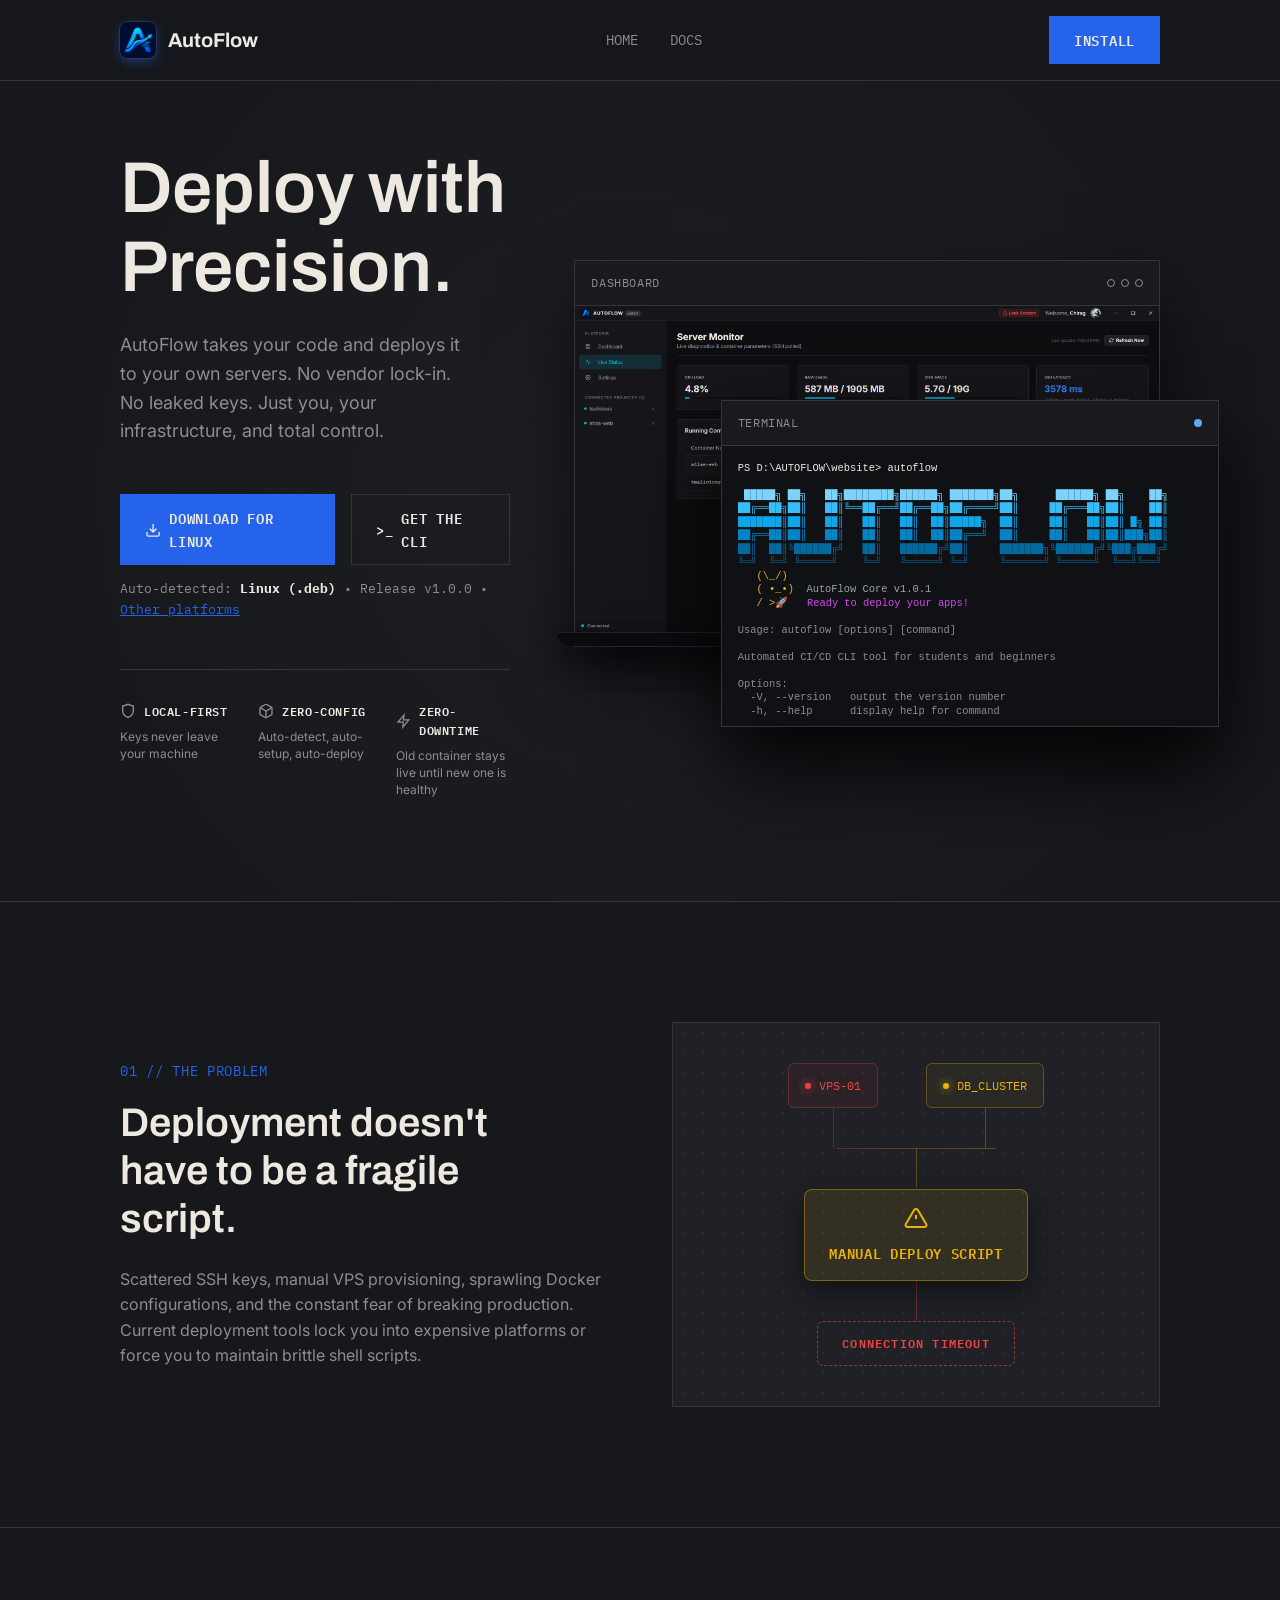
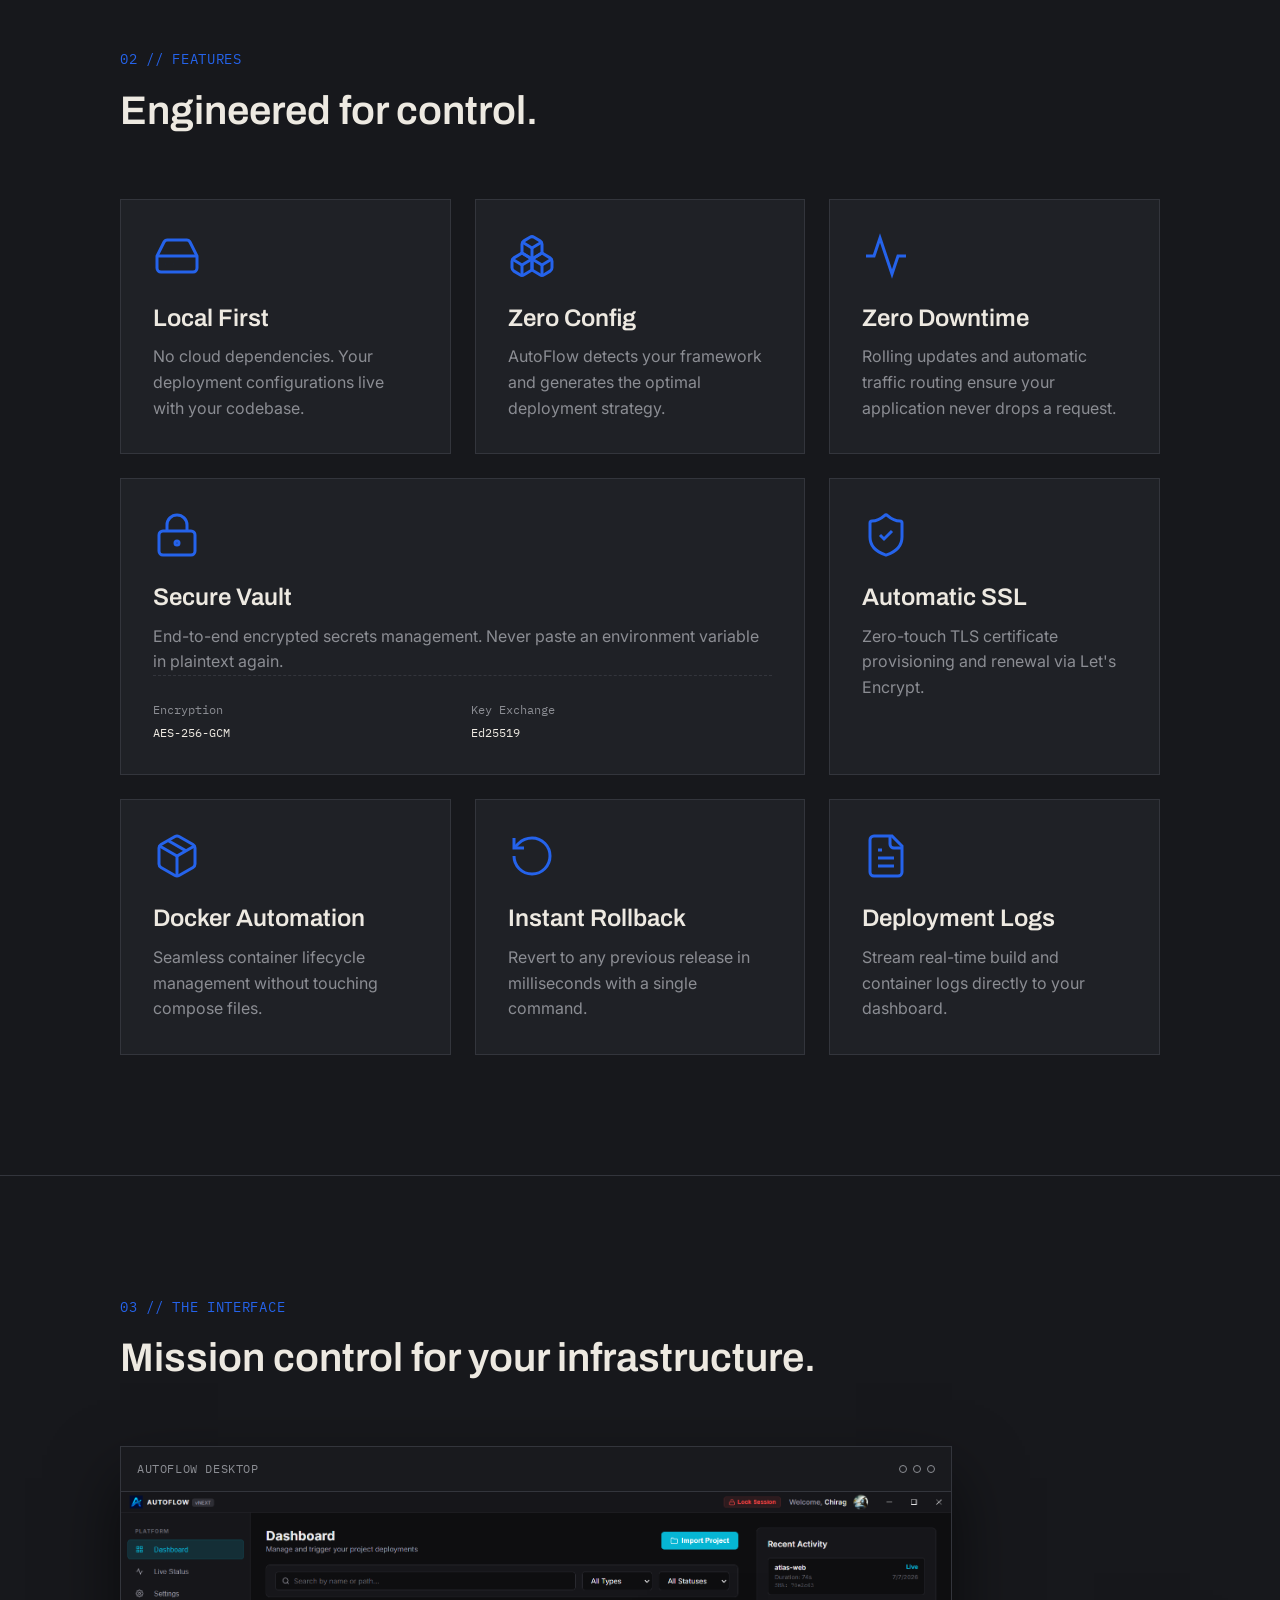
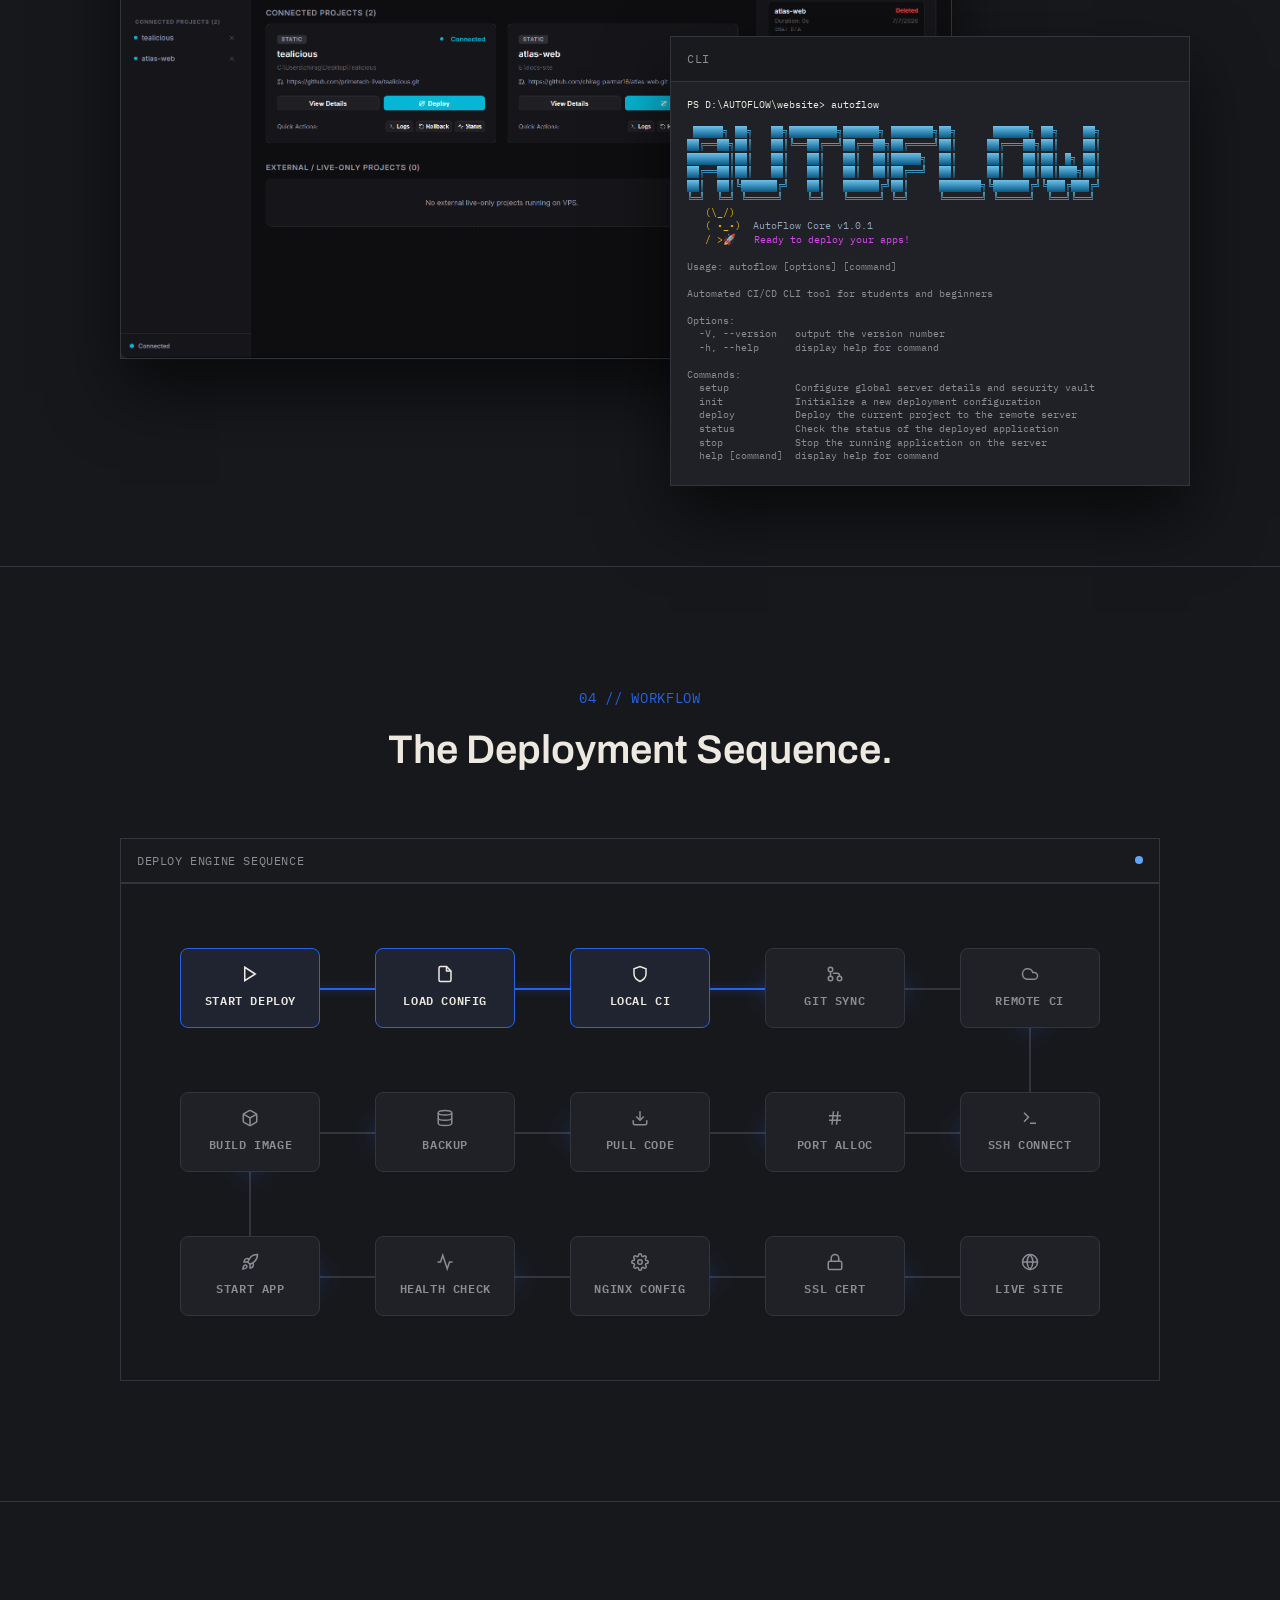
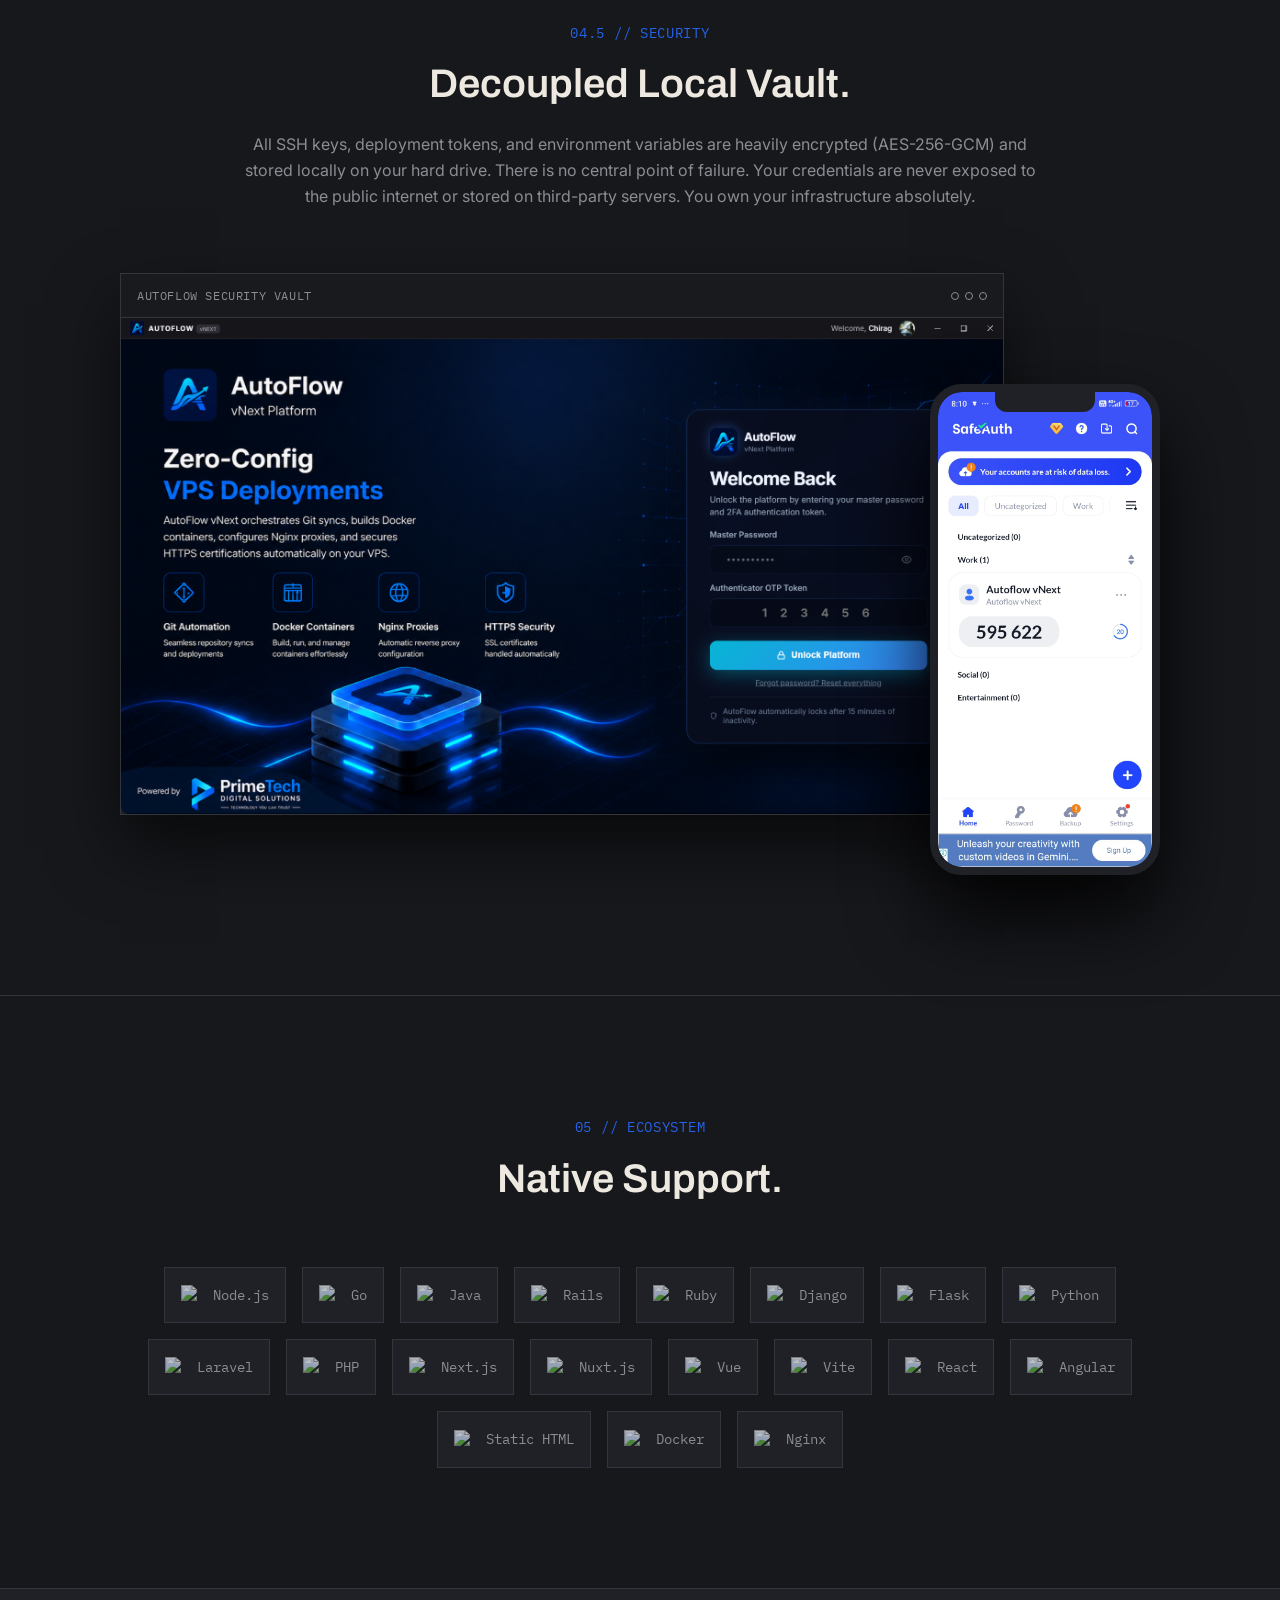
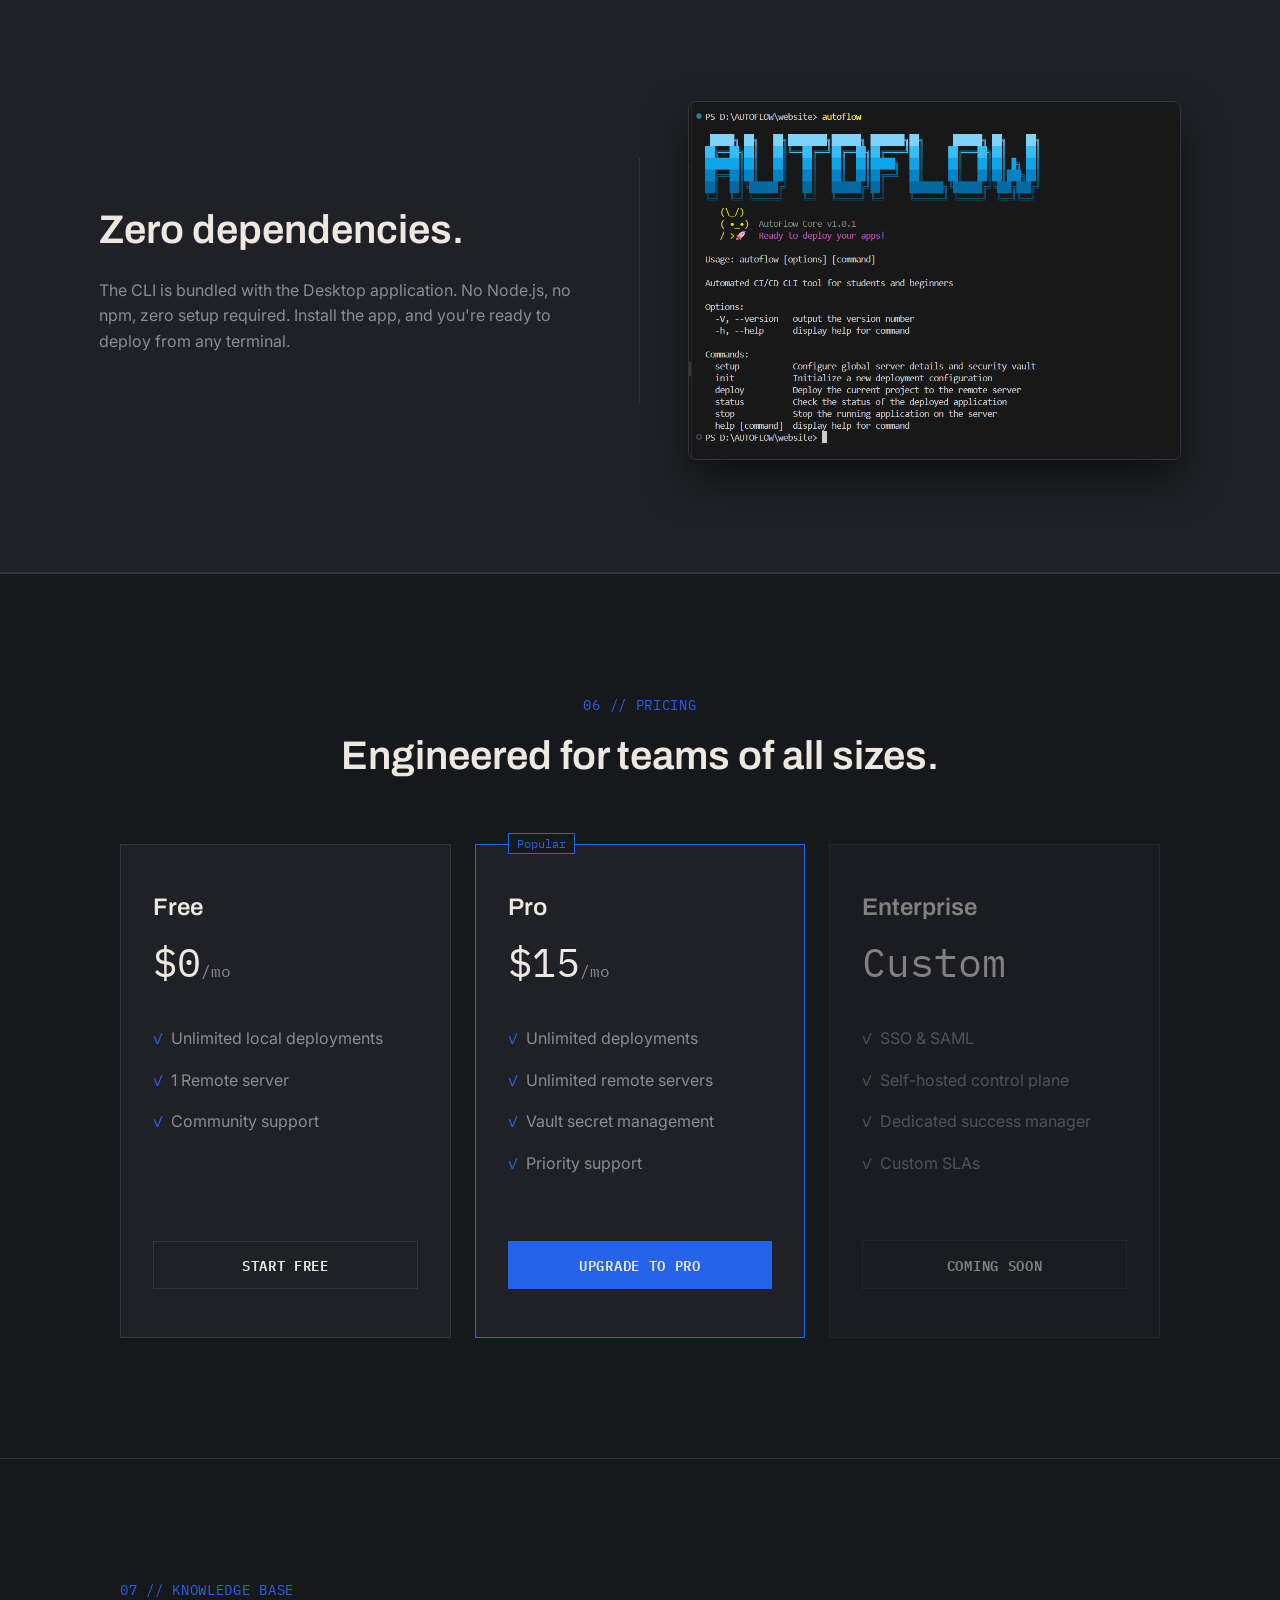
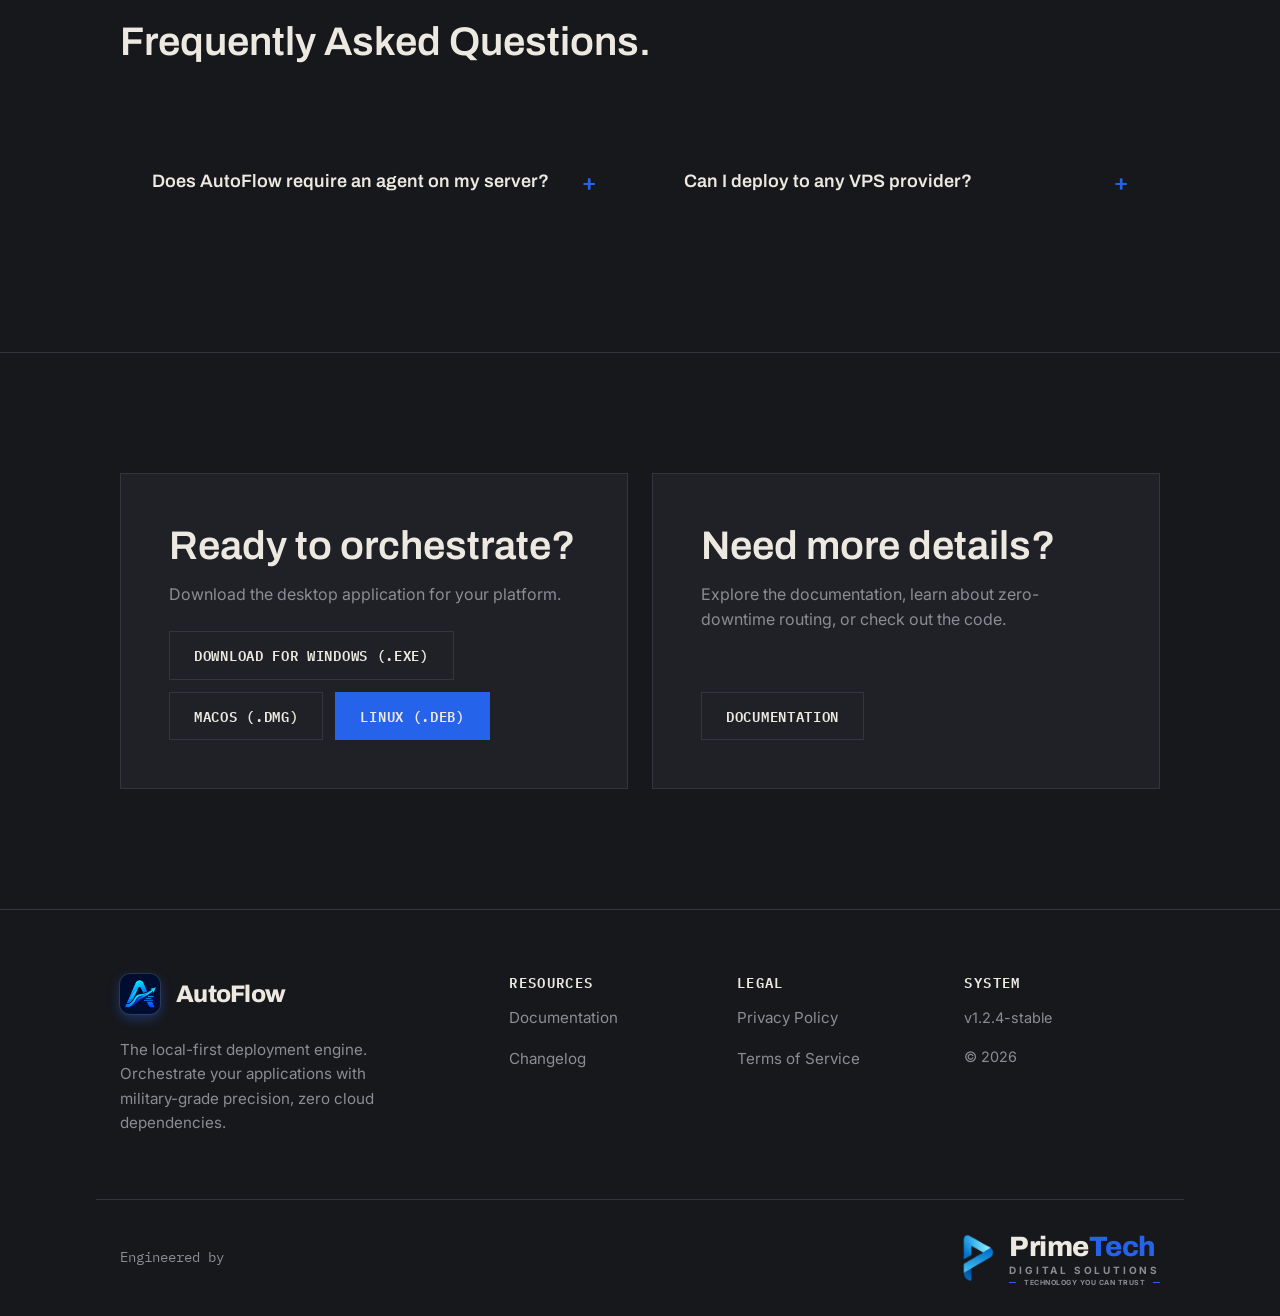
==== commit a8293ece: "chore: auto deploy via AutoFlow" ====
--- a/index.html
+++ b/index.html
@@ -61,13 +61,16 @@
         </p>
         
         <div class="hero-cta-group">
-            <a href="#" class="btn btn-primary js-download-btn" style="display: flex; align-items: center; gap: 8px;">
+            <a href="https://github.com/primetech-live/Autoflow-Release/releases/download/v1.0.0/Autoflow-vNext_v1.0.0.exe" class="btn btn-primary js-download-btn" style="display: flex; align-items: center; gap: 8px;">
             <svg width="18" height="18" viewBox="0 0 24 24" fill="none" stroke="currentColor" stroke-width="2"><path d="M21 15v4a2 2 0 0 1-2 2H5a2 2 0 0 1-2-2v-4M7 10l5 5 5-5M12 15V3"/></svg>
             <span class="js-download-label">DOWNLOAD DESKTOP APP</span>
           </a>
           <a href="#cli" class="btn btn-secondary" style="display: flex; align-items: center; gap: 8px;">
             <span style="font-family: var(--f-mono); font-weight: 600;">>_</span> GET THE CLI
           </a>
+        </div>
+        <div class="js-os-badge" style="margin-top: 14px; font-size: 0.8125rem; color: var(--c-slate); font-family: var(--f-mono);">
+          Auto-detected: <strong style="color: var(--c-bone);">Windows (.exe)</strong> &bull; Release v1.0.0 &bull; <a href="#install" style="color: var(--c-primary); text-decoration: underline;">Other platforms</a>
         </div>
 
         <div style="display: grid; grid-template-columns: repeat(3, 1fr); gap: 24px; margin-top: 48px; border-top: 1px solid var(--c-hairline); padding-top: 32px;">
@@ -706,9 +709,9 @@
             <h2 style="margin-bottom: 12px;">Ready to orchestrate?</h2>
             <p class="text-slate" style="margin-bottom: 24px;">Download the desktop application for your platform.</p>
             <div style="display: flex; flex-wrap: wrap; gap: 12px;">
-              <a href="https://github.com/primetech-live/Autoflow-Release/releases/download/v1.0.0/Autoflow-vNext.Setup.1.0.0.exe" class="btn btn-primary js-download-btn">Download for Windows (.exe)</a>
-              <a href="https://github.com/primetech-live/Autoflow-Release/releases/download/v1.0.0/Autoflow-vNext-1.0.0-arm64.dmg" class="btn btn-secondary">macOS (.dmg)</a>
-              <a href="https://github.com/primetech-live/Autoflow-Release/releases/download/v1.0.0/autoflow-tech_1.0.0_amd64.deb" class="btn btn-secondary">Linux (.deb)</a>
+              <a href="https://github.com/primetech-live/Autoflow-Release/releases/download/v1.0.0/Autoflow-vNext_v1.0.0.exe" class="btn btn-primary js-download-windows">Download for Windows (.exe)</a>
+              <a href="https://github.com/primetech-live/Autoflow-Release/releases/download/v1.0.0/Autoflow-vNext-1.0.0-arm64.dmg" class="btn btn-secondary js-download-mac">macOS (.dmg)</a>
+              <a href="https://github.com/primetech-live/Autoflow-Release/releases/download/v1.0.0/autoflow-tech_1.0.0_amd64.deb" class="btn btn-secondary js-download-linux">Linux (.deb)</a>
             </div>
           </div>
         </div>
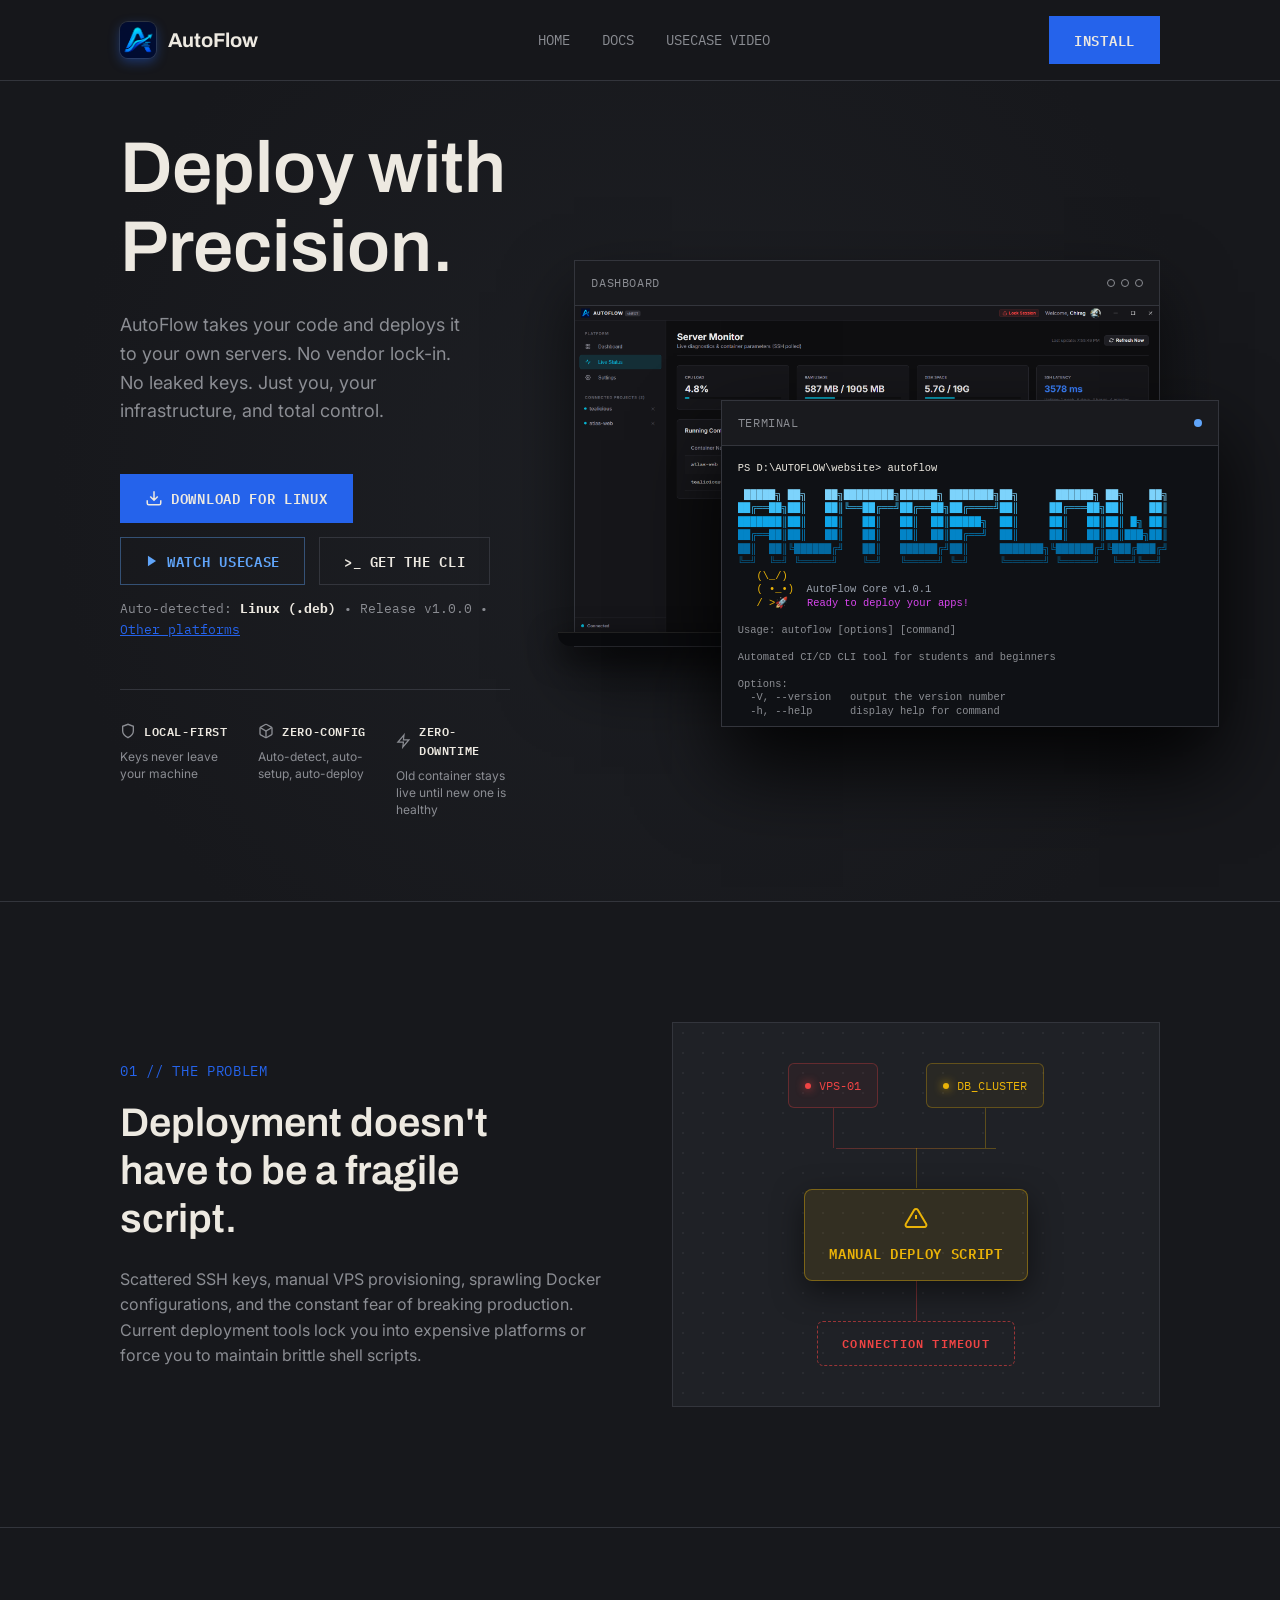
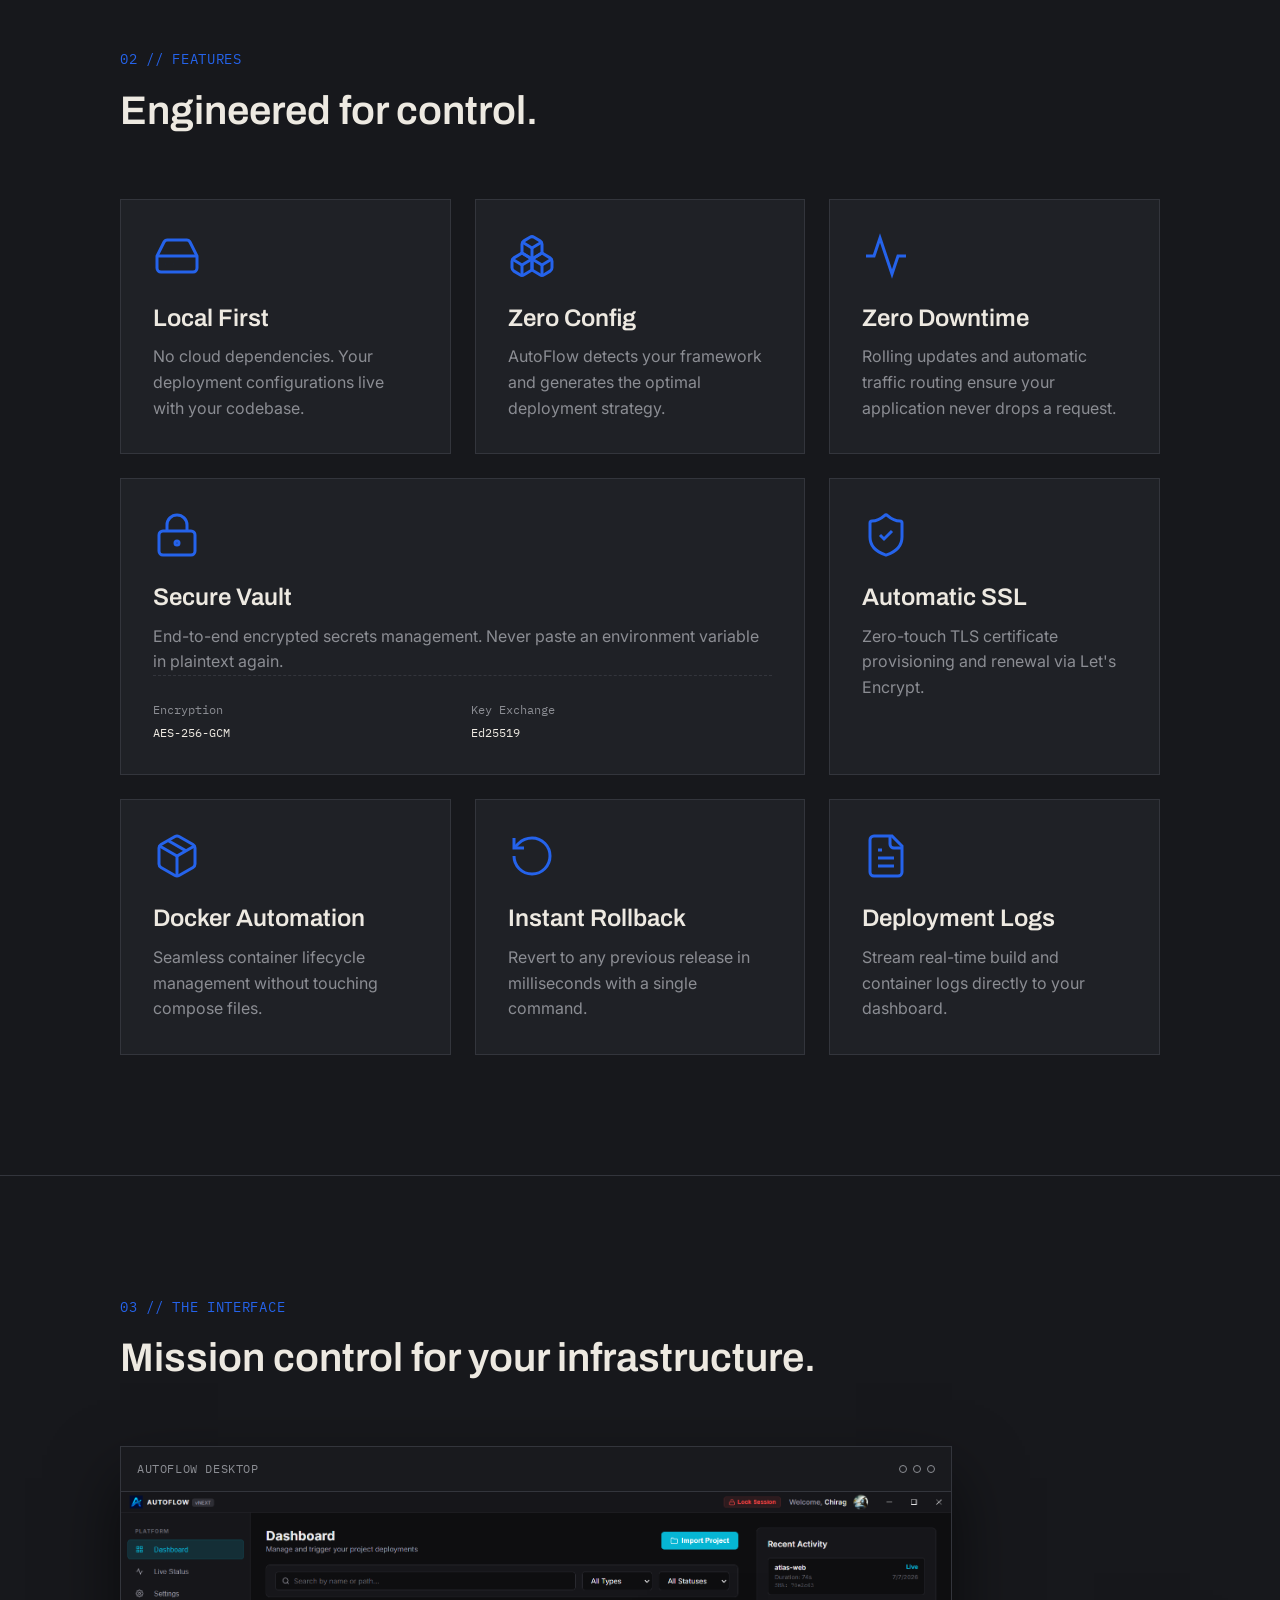
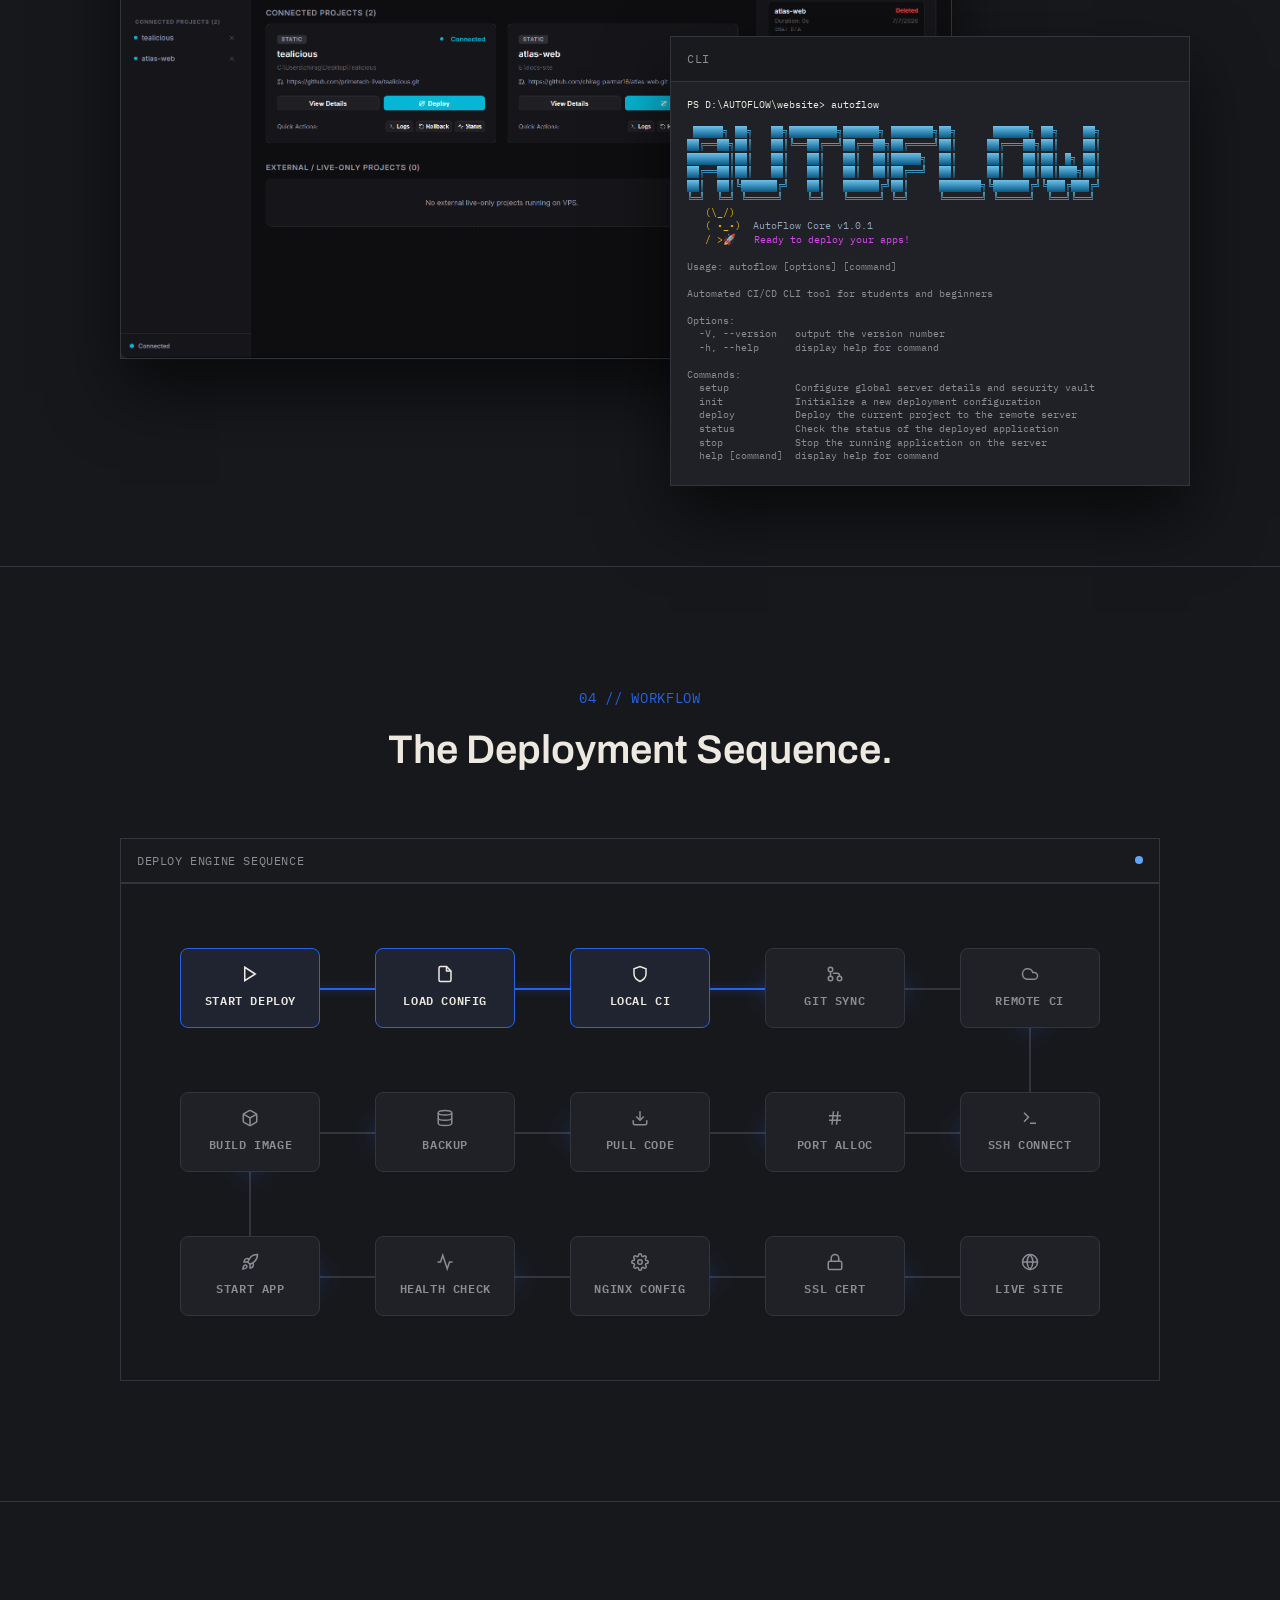
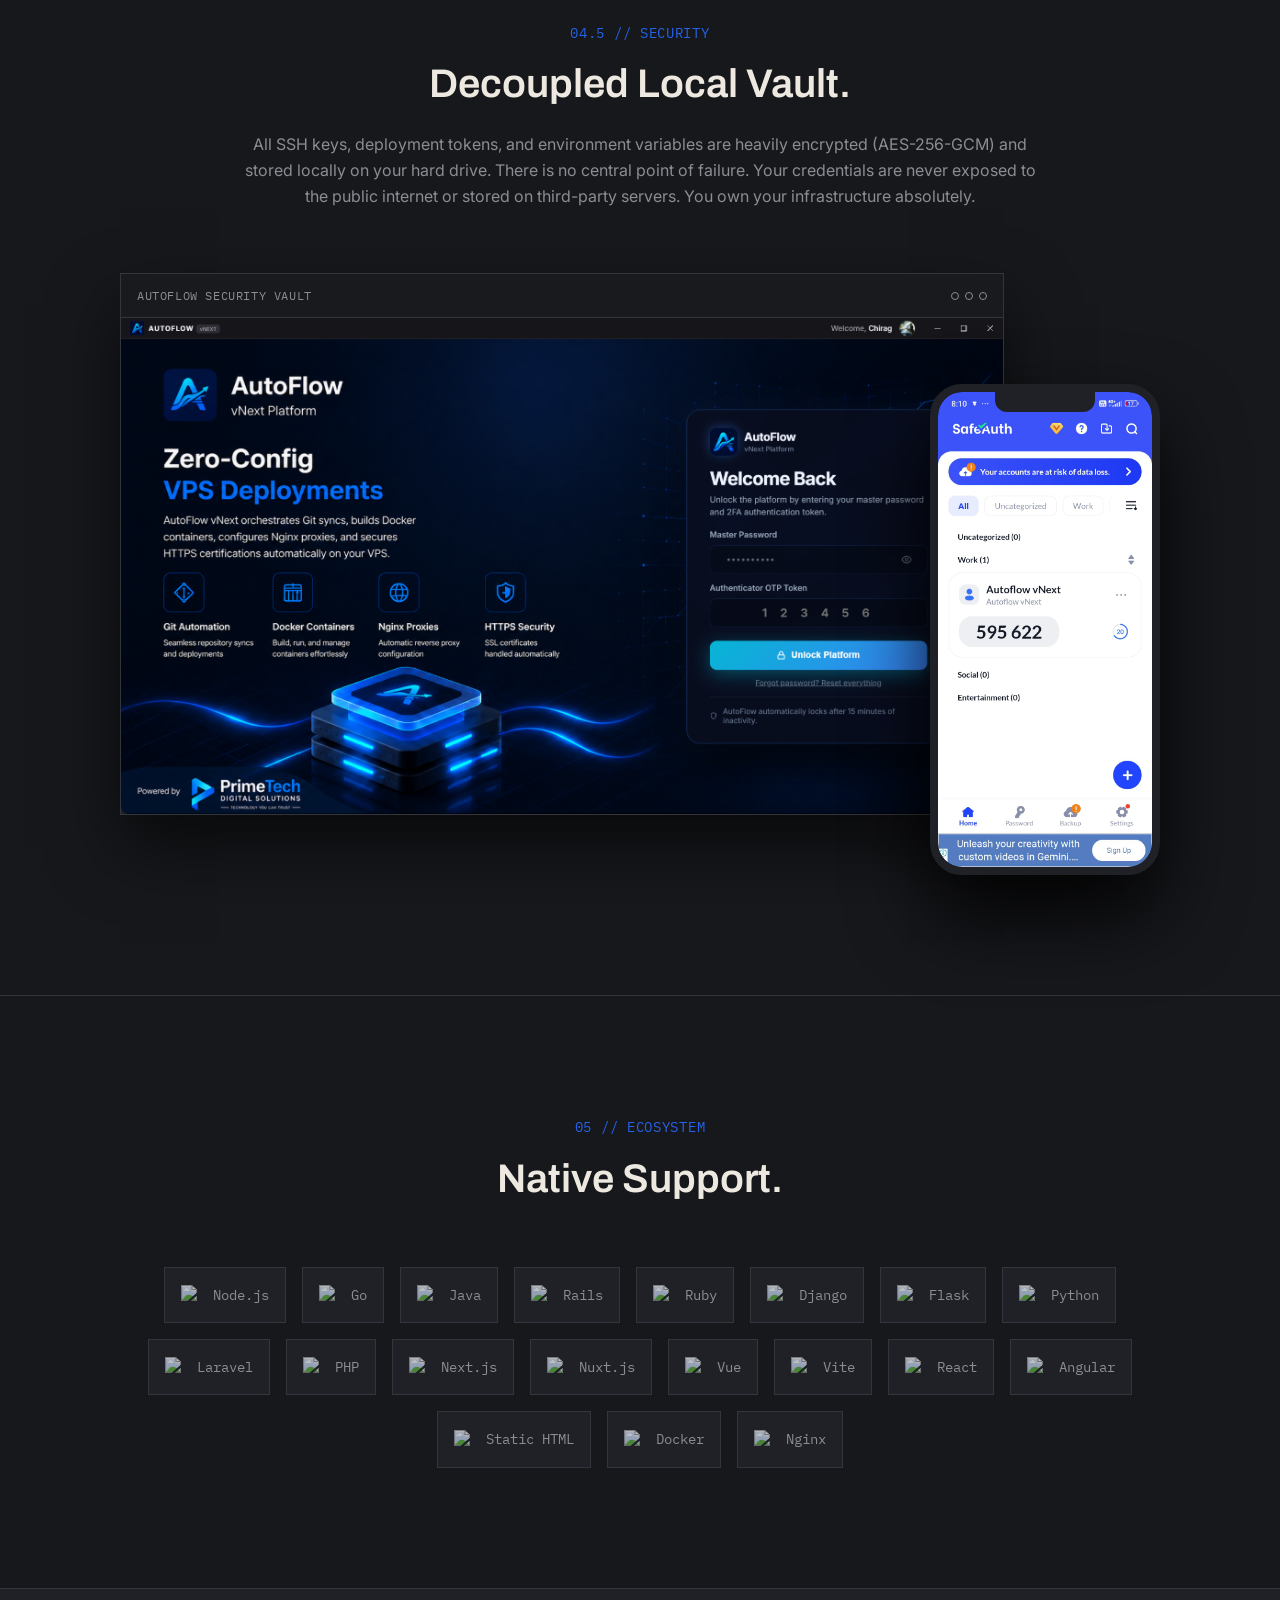
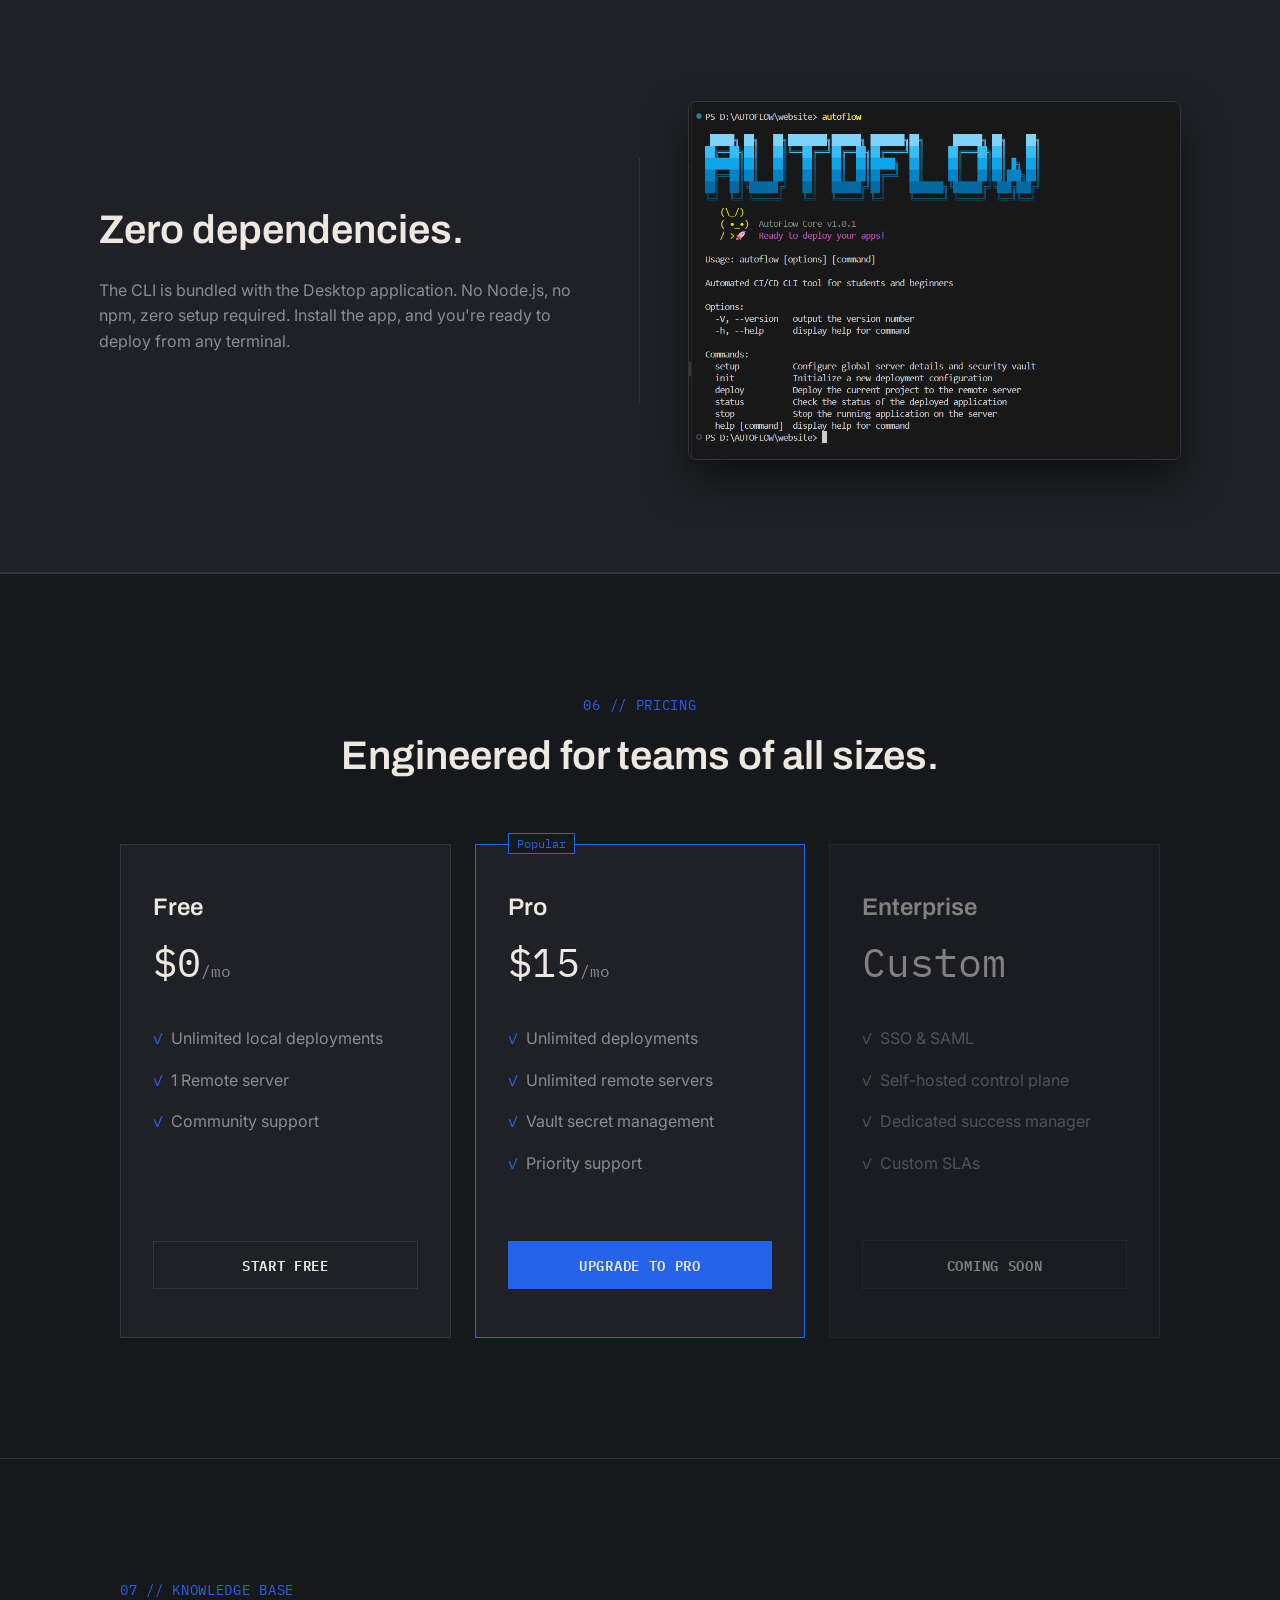
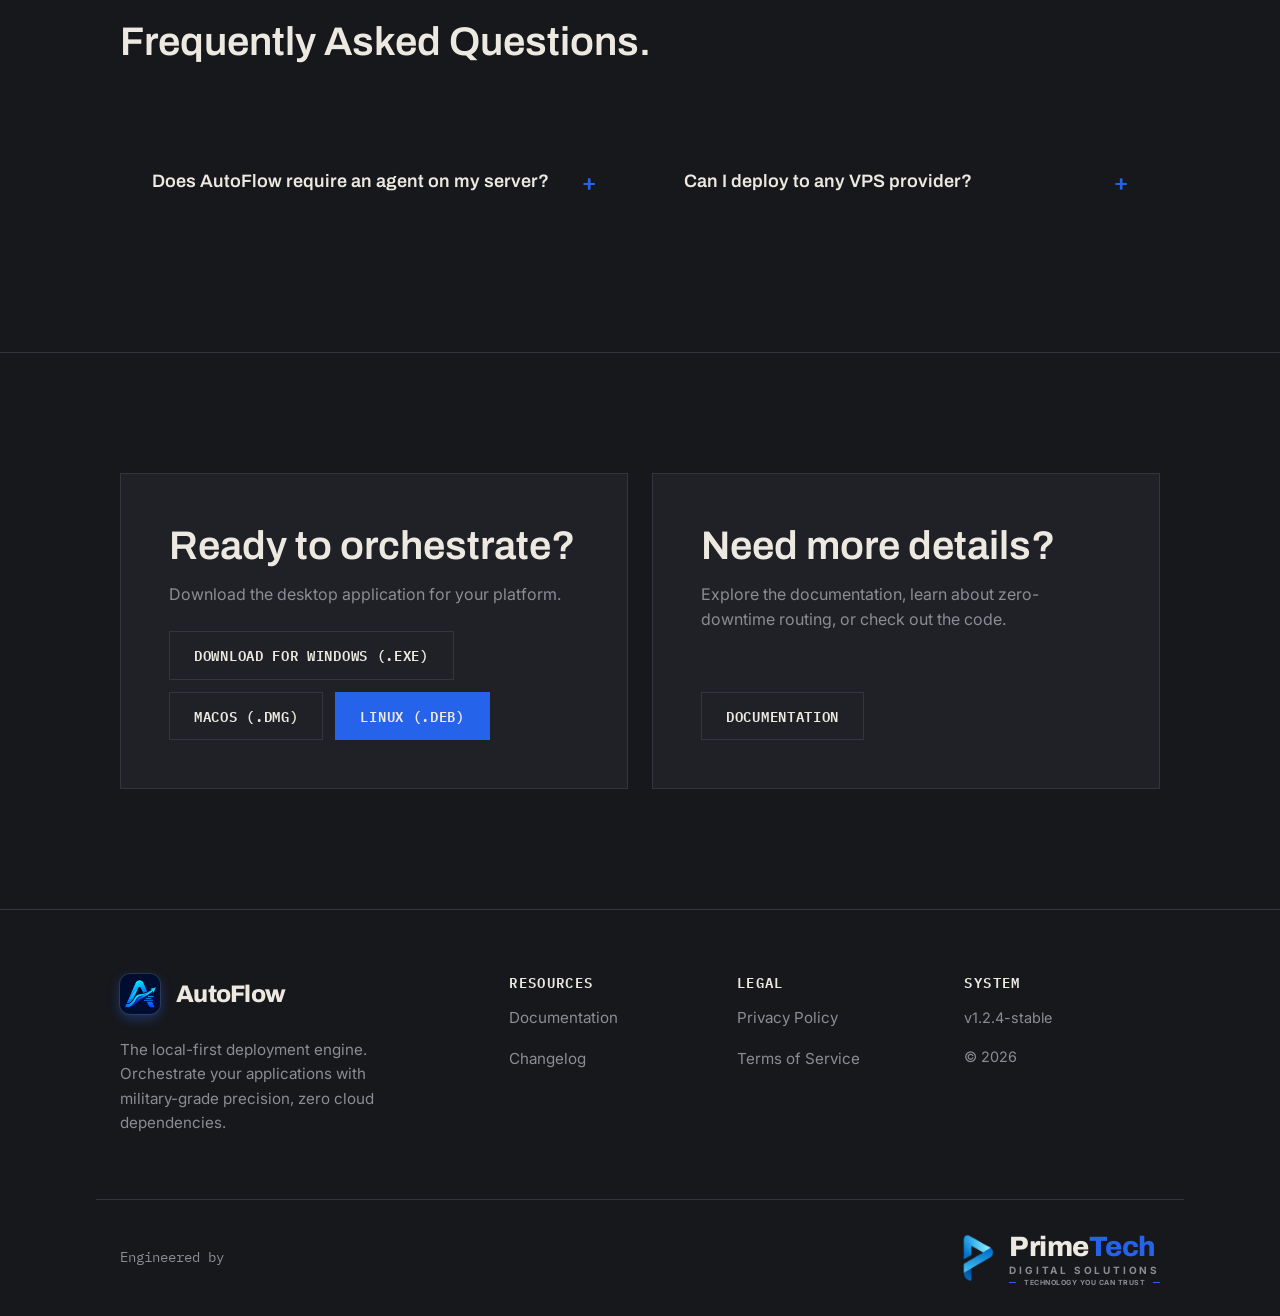
==== commit 675196f8: "chore: auto deploy via AutoFlow" ====
--- a/index.html
+++ b/index.html
@@ -41,6 +41,7 @@
       <nav class="main-nav">
         <a href="index.html">HOME</a>
         <a href="docs.html">DOCS</a>
+        <a href="explainer.html">USECASE VIDEO</a>
         </nav>
       <div class="header-actions">
         <a href="index.html#install" class="btn btn-primary" style="text-transform: uppercase;">Install</a>
@@ -60,10 +61,14 @@
           AutoFlow takes your code and deploys it to your own servers. No vendor lock-in. No leaked keys. Just you, your infrastructure, and total control.
         </p>
         
-        <div class="hero-cta-group">
+        <div class="hero-cta-group" style="display: flex; flex-wrap: wrap; gap: 14px;">
             <a href="https://github.com/primetech-live/Autoflow-Release/releases/download/v1.0.0/Autoflow-vNext_v1.0.0.exe" class="btn btn-primary js-download-btn" style="display: flex; align-items: center; gap: 8px;">
             <svg width="18" height="18" viewBox="0 0 24 24" fill="none" stroke="currentColor" stroke-width="2"><path d="M21 15v4a2 2 0 0 1-2 2H5a2 2 0 0 1-2-2v-4M7 10l5 5 5-5M12 15V3"/></svg>
             <span class="js-download-label">DOWNLOAD DESKTOP APP</span>
+          </a>
+          <a href="explainer.html" class="btn btn-secondary" style="display: flex; align-items: center; gap: 8px; border-color: rgba(96, 165, 250, 0.4); color: var(--c-signal);">
+            <svg width="14" height="14" viewBox="0 0 24 24" fill="currentColor"><polygon points="5 3 19 12 5 21 5 3"/></svg>
+            WATCH USECASE
           </a>
           <a href="#cli" class="btn btn-secondary" style="display: flex; align-items: center; gap: 8px;">
             <span style="font-family: var(--f-mono); font-weight: 600;">>_</span> GET THE CLI
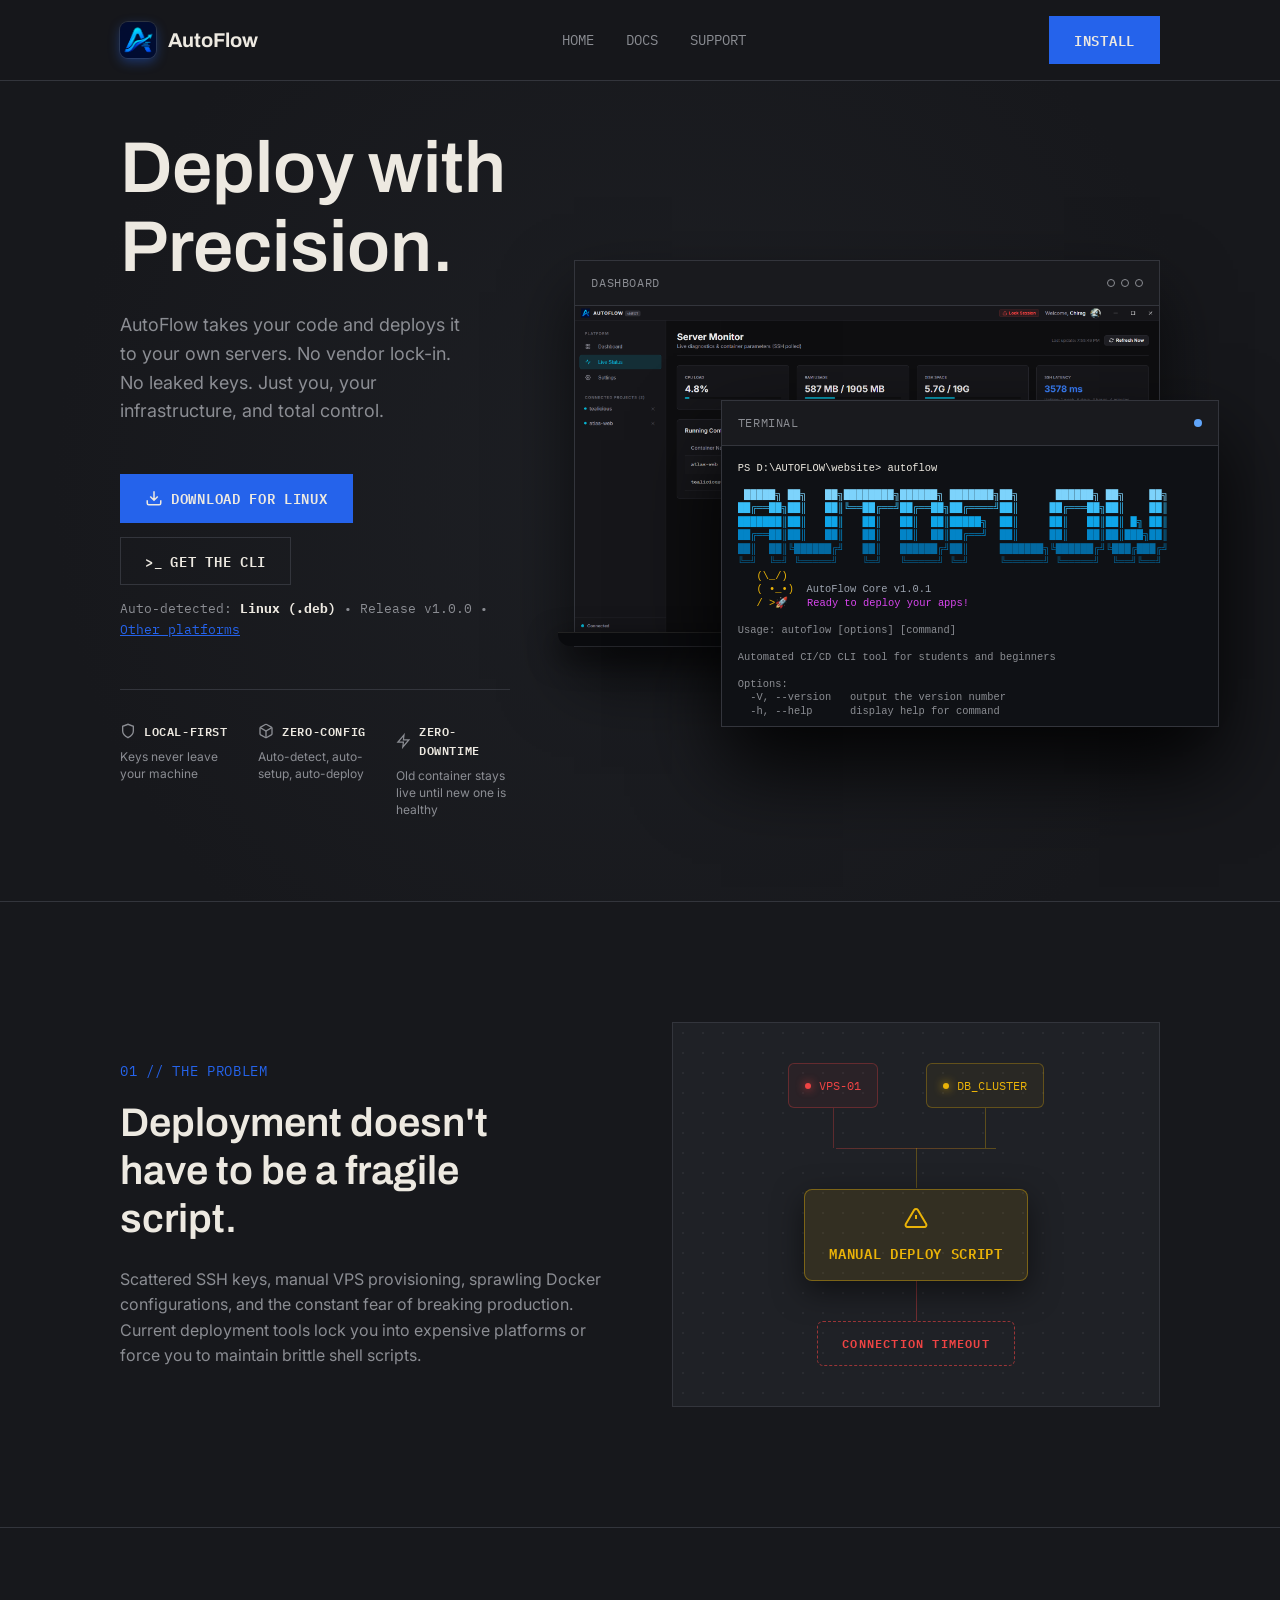
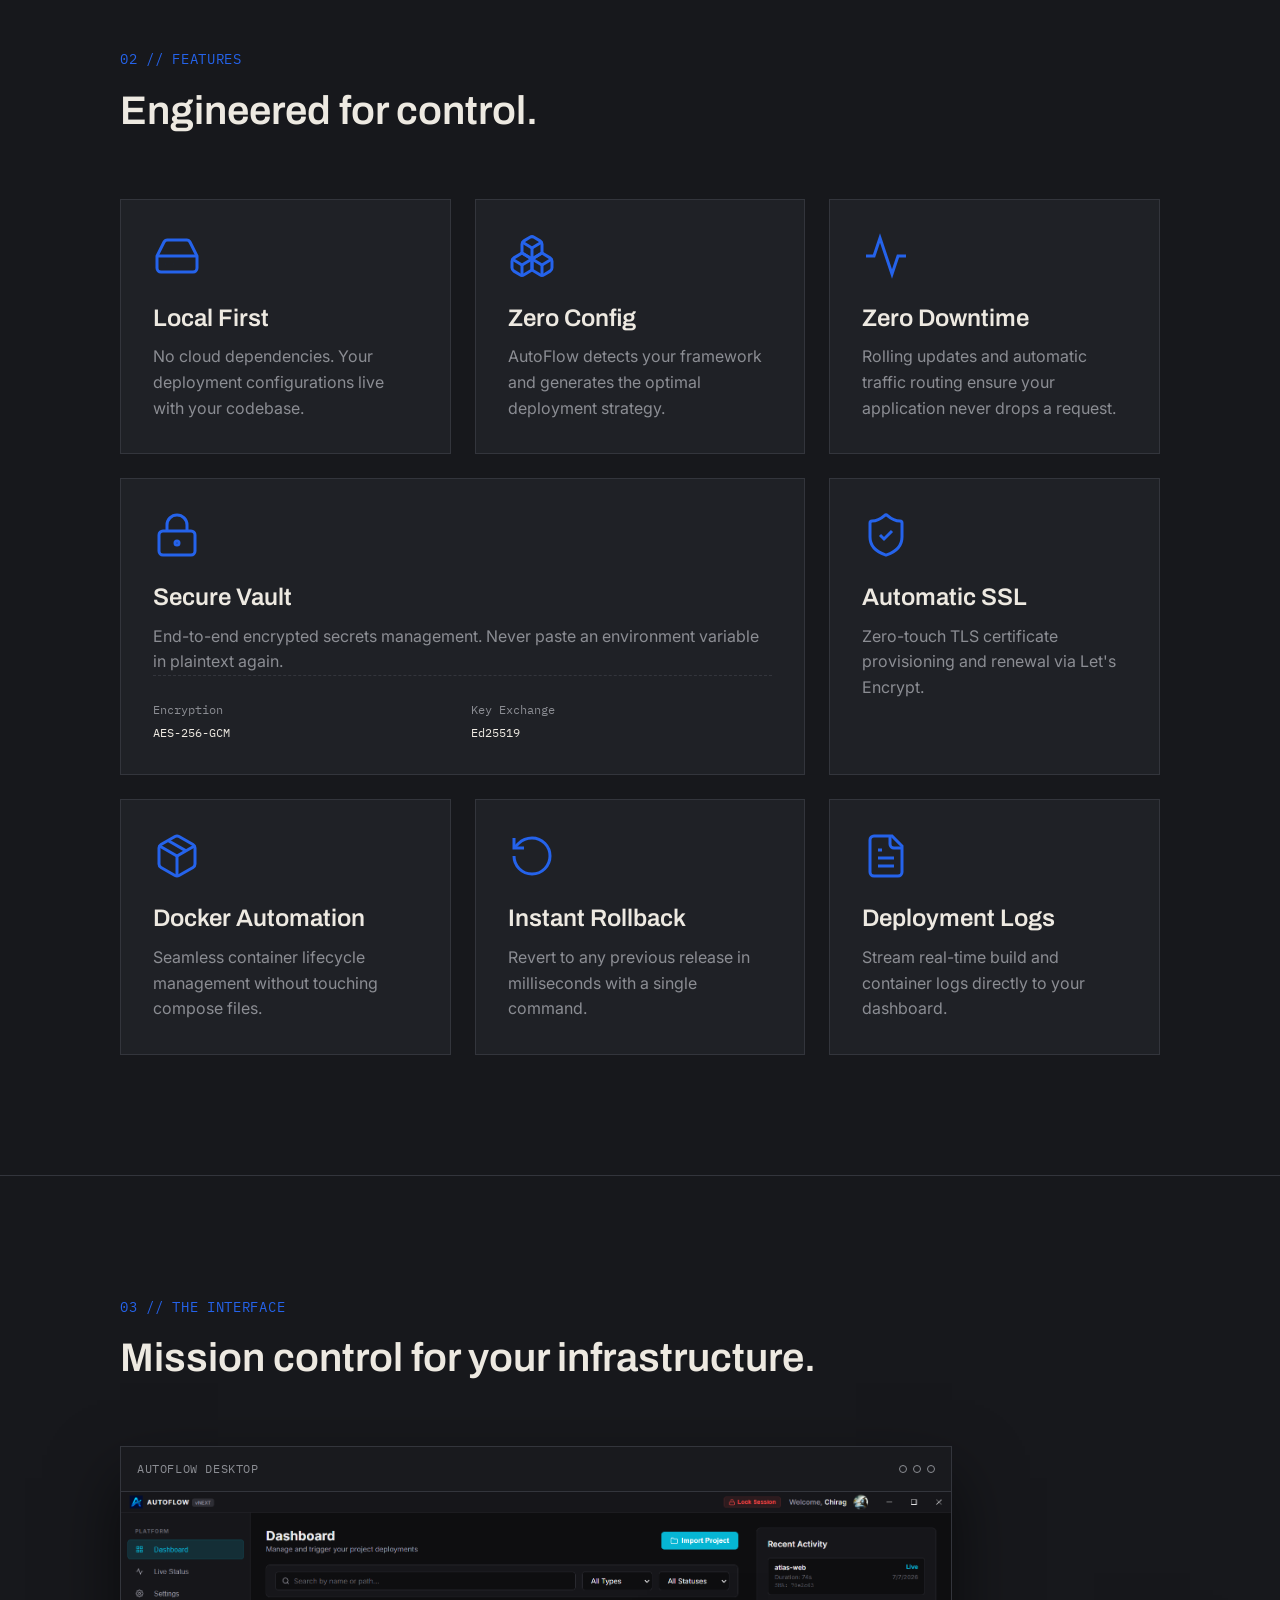
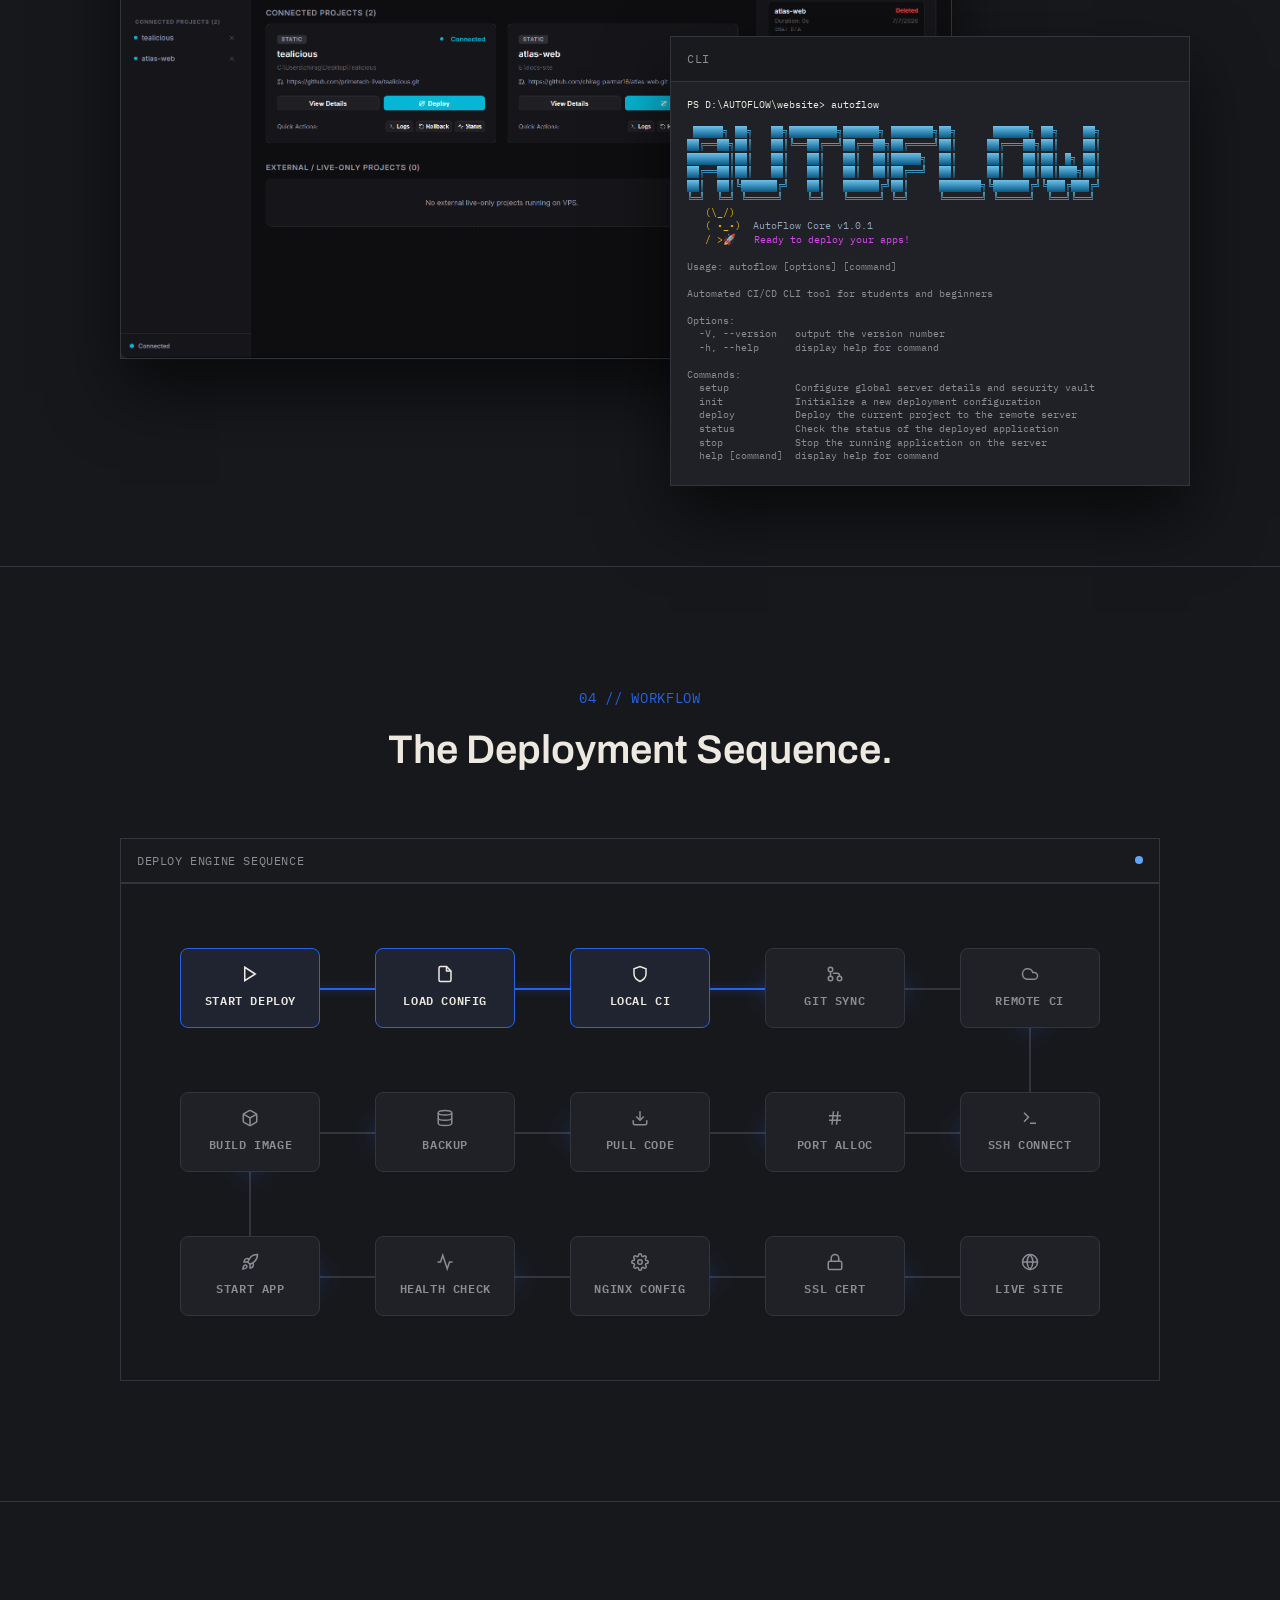
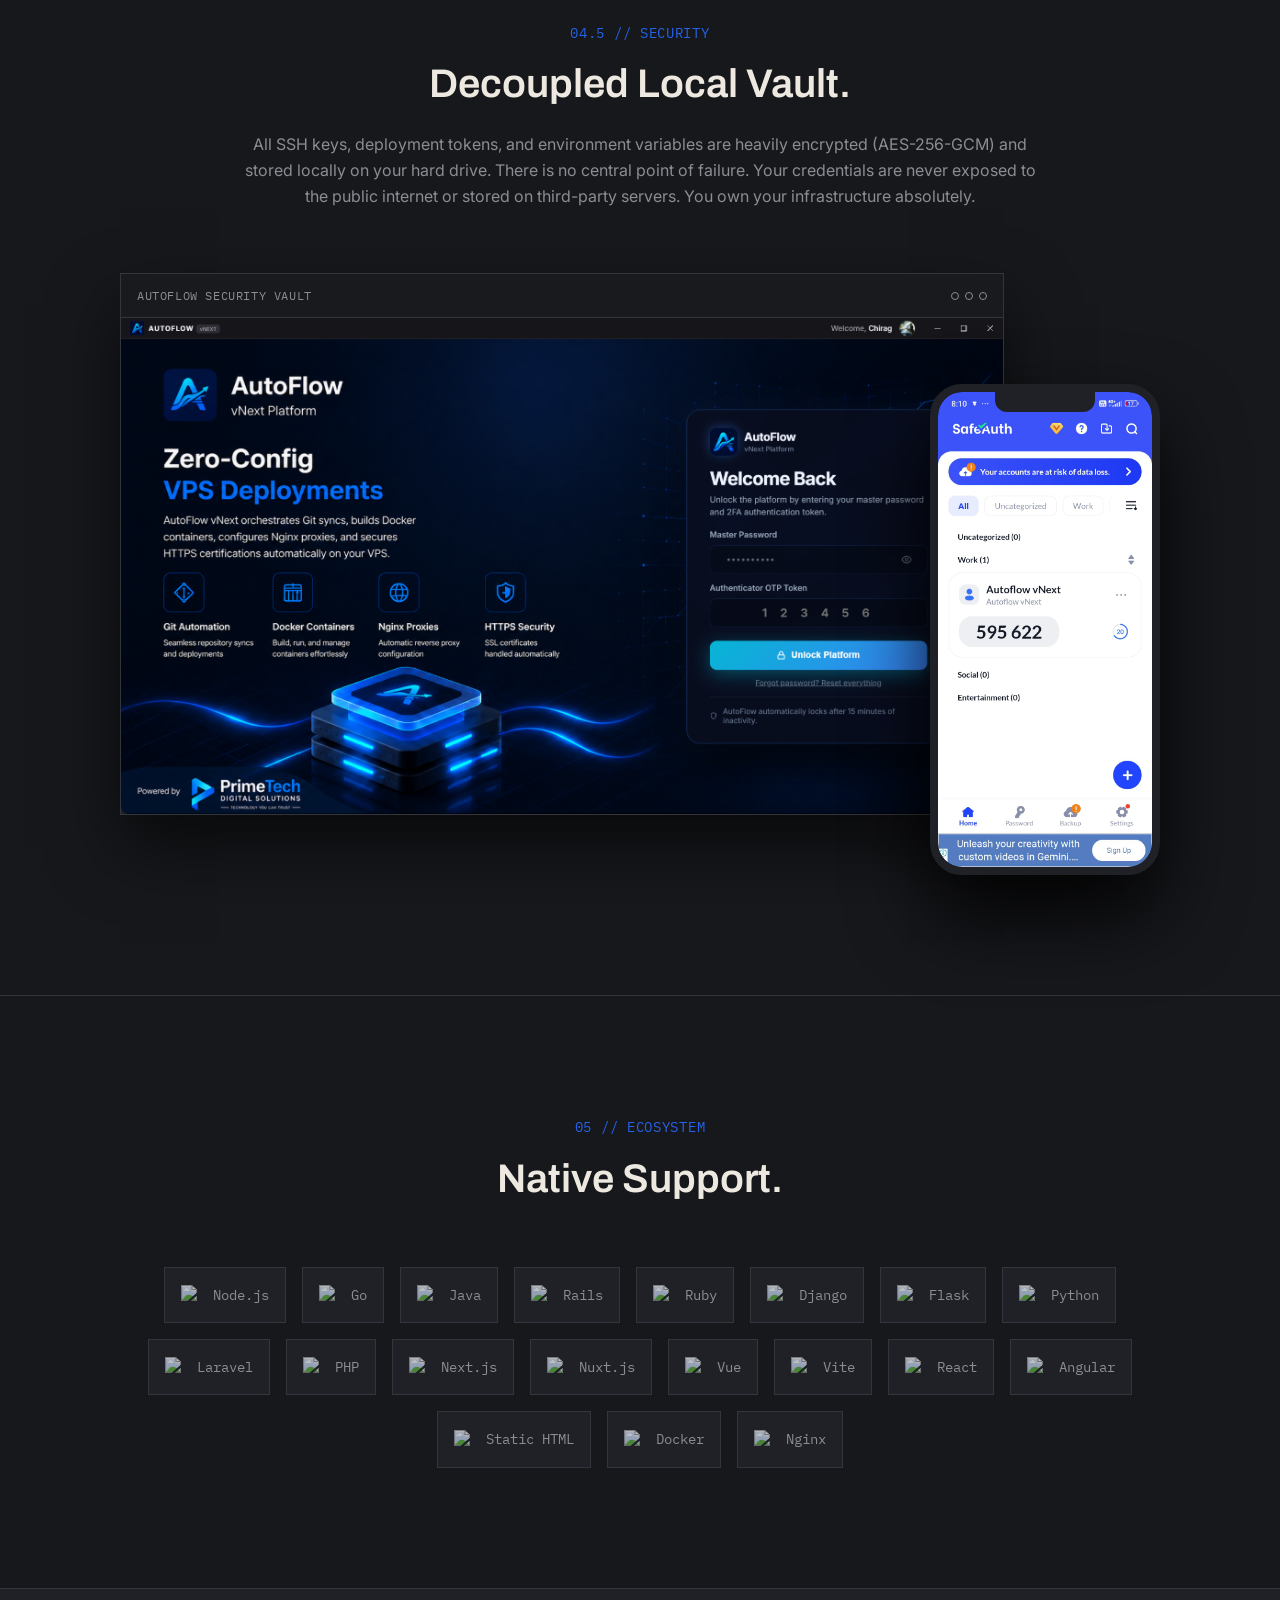
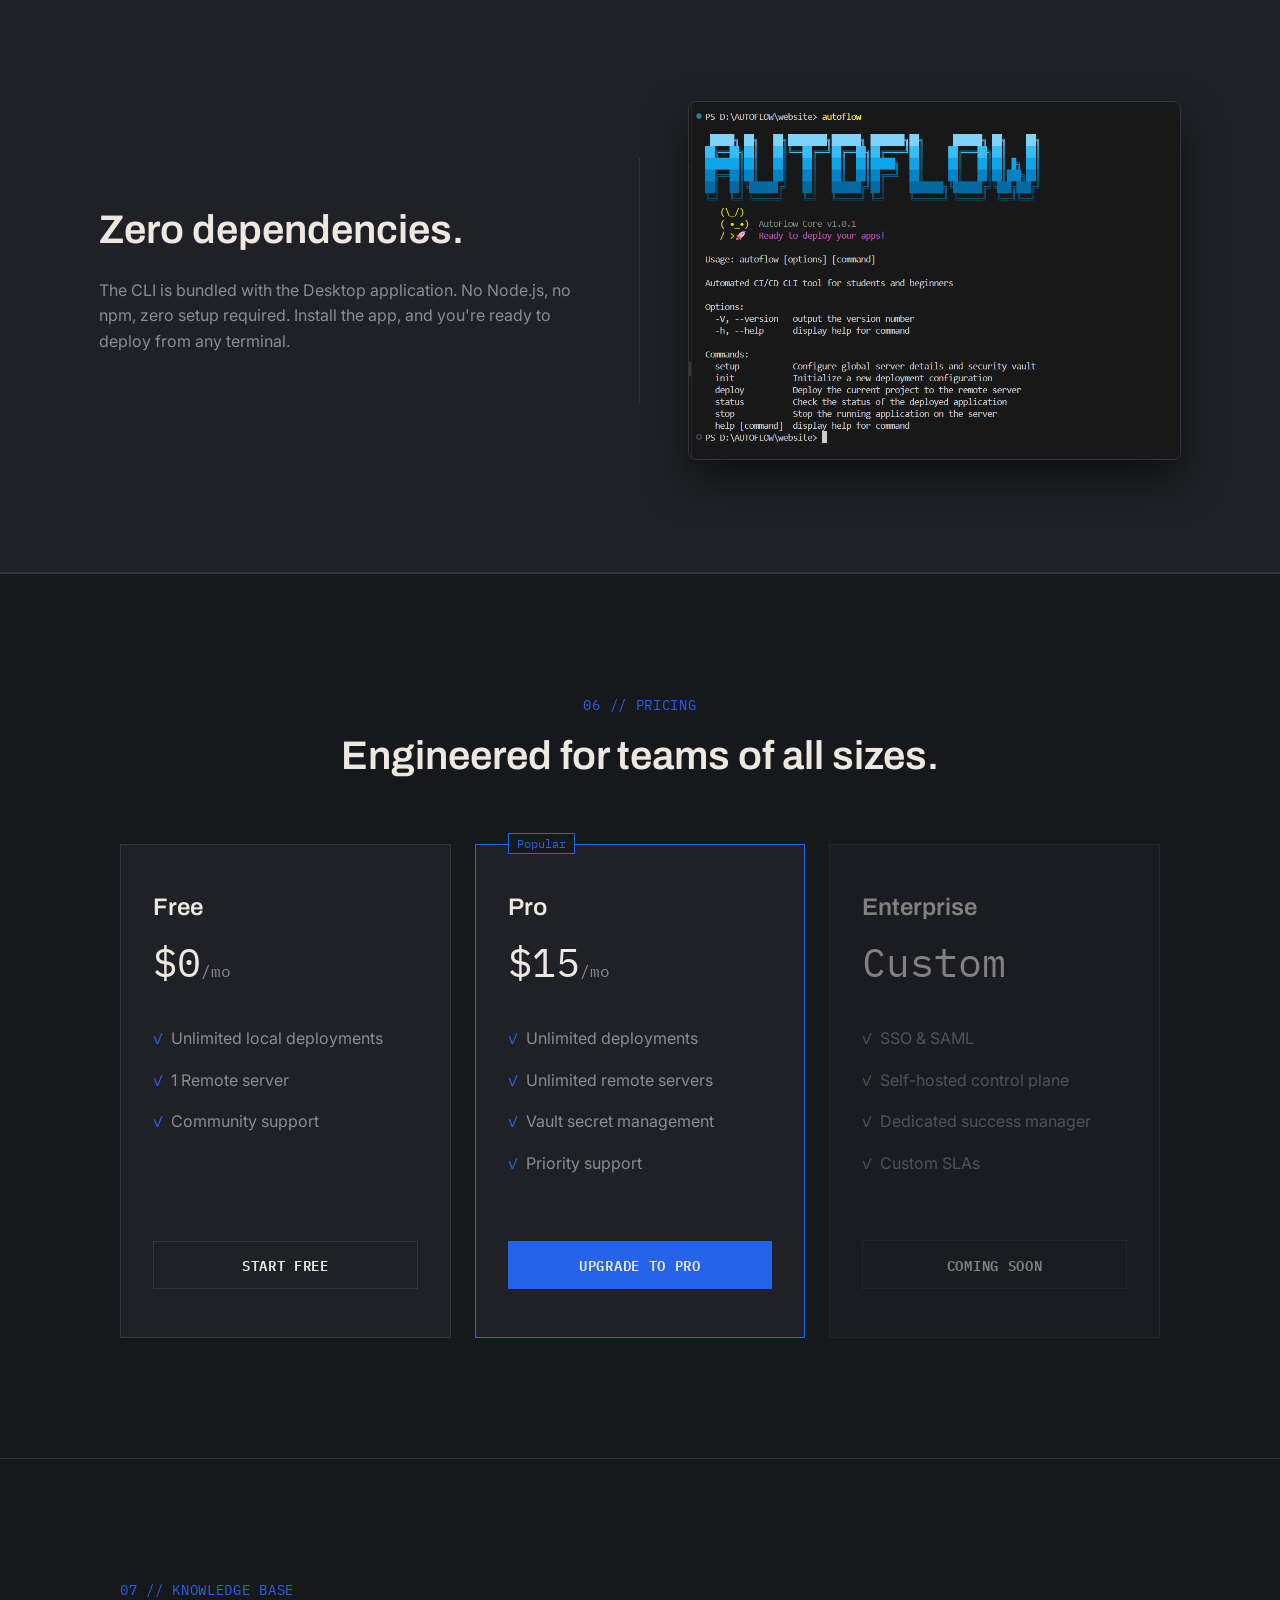
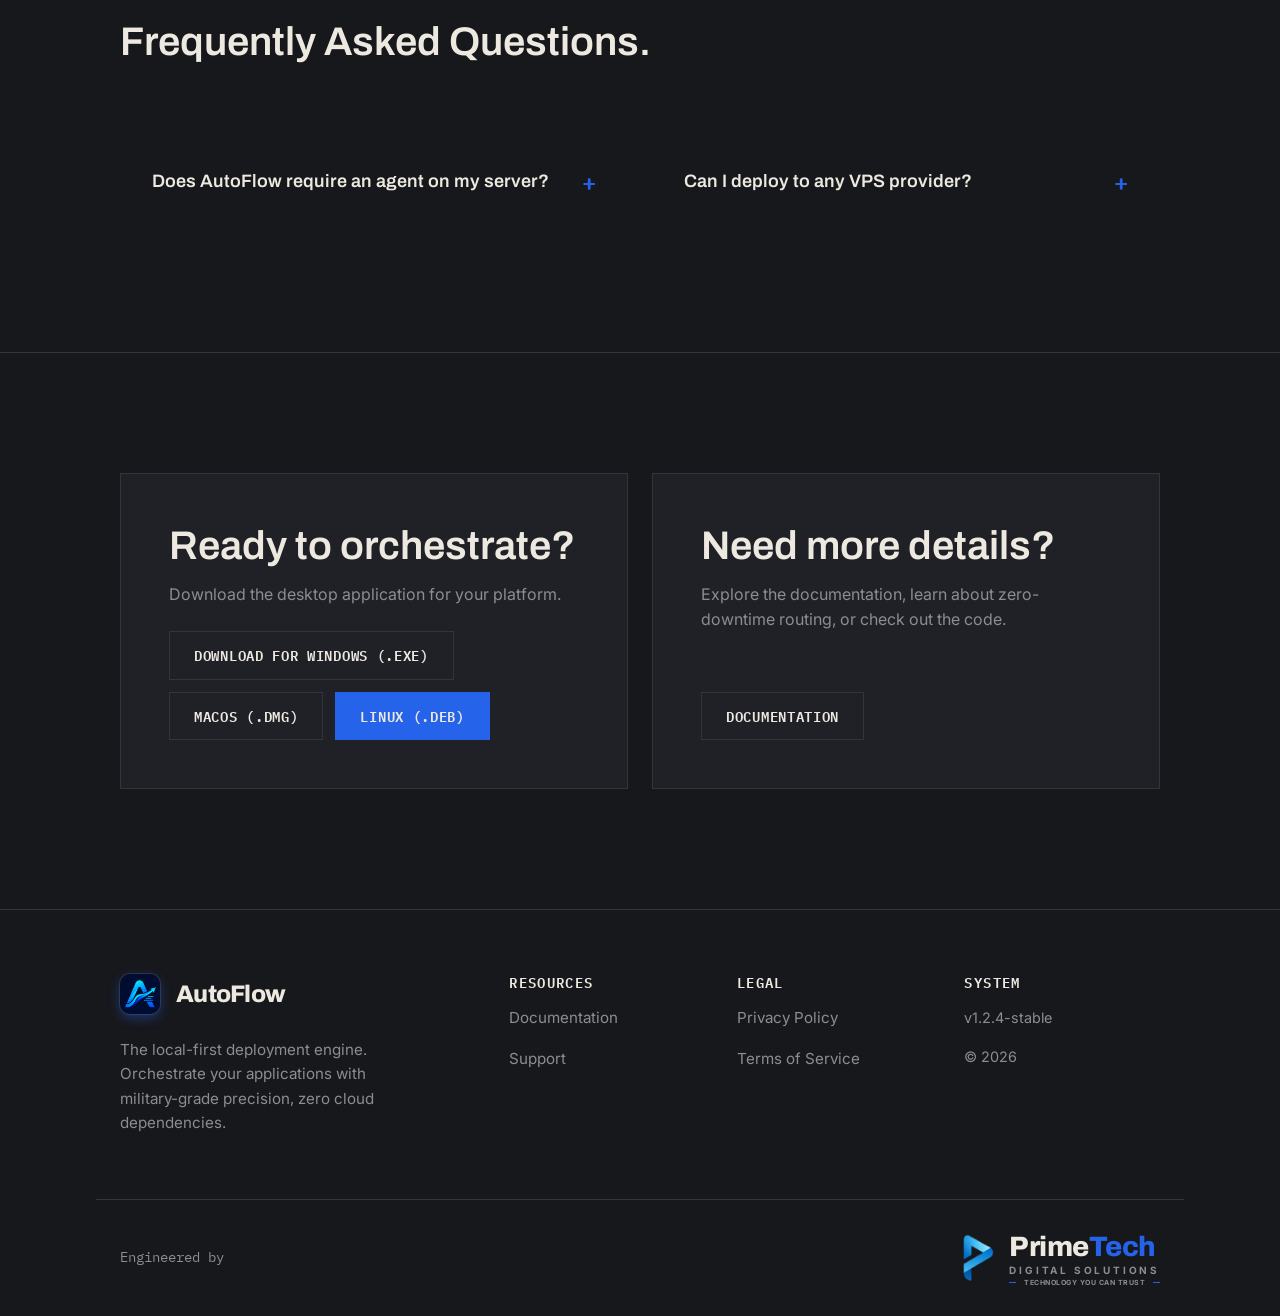
==== commit 3a08e46f: "chore: auto deploy via AutoFlow" ====
--- a/index.html
+++ b/index.html
@@ -3,9 +3,17 @@
 <head>
   <meta charset="UTF-8">
   <meta name="viewport" content="width=device-width, initial-scale=1.0">
-  <meta name="description" content="AutoFlow - A local-first deployment orchestrator for developers.">
+  <meta name="description" content="AutoFlow - A local-first deployment orchestrator for developers. Deploy directly to your VPS with precision and zero cloud lock-in.">
   <title>AutoFlow | Precision Deployment Orchestrator</title>
   
+  <link rel="canonical" href="https://autoflow.primetech.live/">
+  <meta property="og:title" content="AutoFlow | Precision Deployment Orchestrator">
+  <meta property="og:description" content="Local-first deployment engine. Orchestrate apps with precision, direct SSH execution, zero cloud lock-in.">
+  <meta property="og:type" content="website">
+  <meta property="og:url" content="https://autoflow.primetech.live/">
+  <meta property="og:image" content="https://autoflow.primetech.live/Assets/icon-1.png">
+  <meta name="twitter:card" content="summary">
+
   <!-- Fonts -->
   <link rel="preconnect" href="https://fonts.googleapis.com">
   <link rel="preconnect" href="https://fonts.gstatic.com" crossorigin>
@@ -17,21 +25,6 @@
 </head>
 <body>
 
-  <!--.hero-slogan {
-  font-family: var(--f-display);
-  font-size: clamp(2rem, 5vw, 3.5rem);
-  color: var(--c-primary);
-  margin-bottom: 24px;
-  line-height: 1.1;
-  white-space: nowrap;
-  overflow: hidden;
-  border-right: .15em solid var(--c-primary);
-  animation: blink-caret .7s steps(1) infinite;
-}
-@keyframes blink-caret {
-  from, to { border-color: transparent; }
-  50% { border-color: var(--c-primary); }
-}-->
   <header class="site-header" id="header">
     <div class="container header-inner">
       <a href="index.html" class="logo">
@@ -41,8 +34,8 @@
       <nav class="main-nav">
         <a href="index.html">HOME</a>
         <a href="docs.html">DOCS</a>
-        <a href="explainer.html">USECASE VIDEO</a>
-        </nav>
+        <a href="support.html">SUPPORT</a>
+      </nav>
       <div class="header-actions">
         <a href="index.html#install" class="btn btn-primary" style="text-transform: uppercase;">Install</a>
       </div>
@@ -65,10 +58,6 @@
             <a href="https://github.com/primetech-live/Autoflow-Release/releases/download/v1.0.0/Autoflow-vNext_v1.0.0.exe" class="btn btn-primary js-download-btn" style="display: flex; align-items: center; gap: 8px;">
             <svg width="18" height="18" viewBox="0 0 24 24" fill="none" stroke="currentColor" stroke-width="2"><path d="M21 15v4a2 2 0 0 1-2 2H5a2 2 0 0 1-2-2v-4M7 10l5 5 5-5M12 15V3"/></svg>
             <span class="js-download-label">DOWNLOAD DESKTOP APP</span>
-          </a>
-          <a href="explainer.html" class="btn btn-secondary" style="display: flex; align-items: center; gap: 8px; border-color: rgba(96, 165, 250, 0.4); color: var(--c-signal);">
-            <svg width="14" height="14" viewBox="0 0 24 24" fill="currentColor"><polygon points="5 3 19 12 5 21 5 3"/></svg>
-            WATCH USECASE
           </a>
           <a href="#cli" class="btn btn-secondary" style="display: flex; align-items: center; gap: 8px;">
             <span style="font-family: var(--f-mono); font-weight: 600;">>_</span> GET THE CLI
@@ -753,8 +742,8 @@
         <div style="display: flex; flex-direction: column; gap: 16px;">
           <h4 style="color: var(--c-bone); font-family: var(--f-mono); font-size: 0.85rem; letter-spacing: 0.1em; margin: 0;">RESOURCES</h4>
           <a href="docs.html" class="footer-link">Documentation</a>
-          <a href="#" class="footer-link">Changelog</a>
-          </div>
+          <a href="support.html" class="footer-link">Support</a>
+        </div>
         <!-- Legal -->
         <div style="display: flex; flex-direction: column; gap: 16px;">
           <h4 style="color: var(--c-bone); font-family: var(--f-mono); font-size: 0.85rem; letter-spacing: 0.1em; margin: 0;">LEGAL</h4>
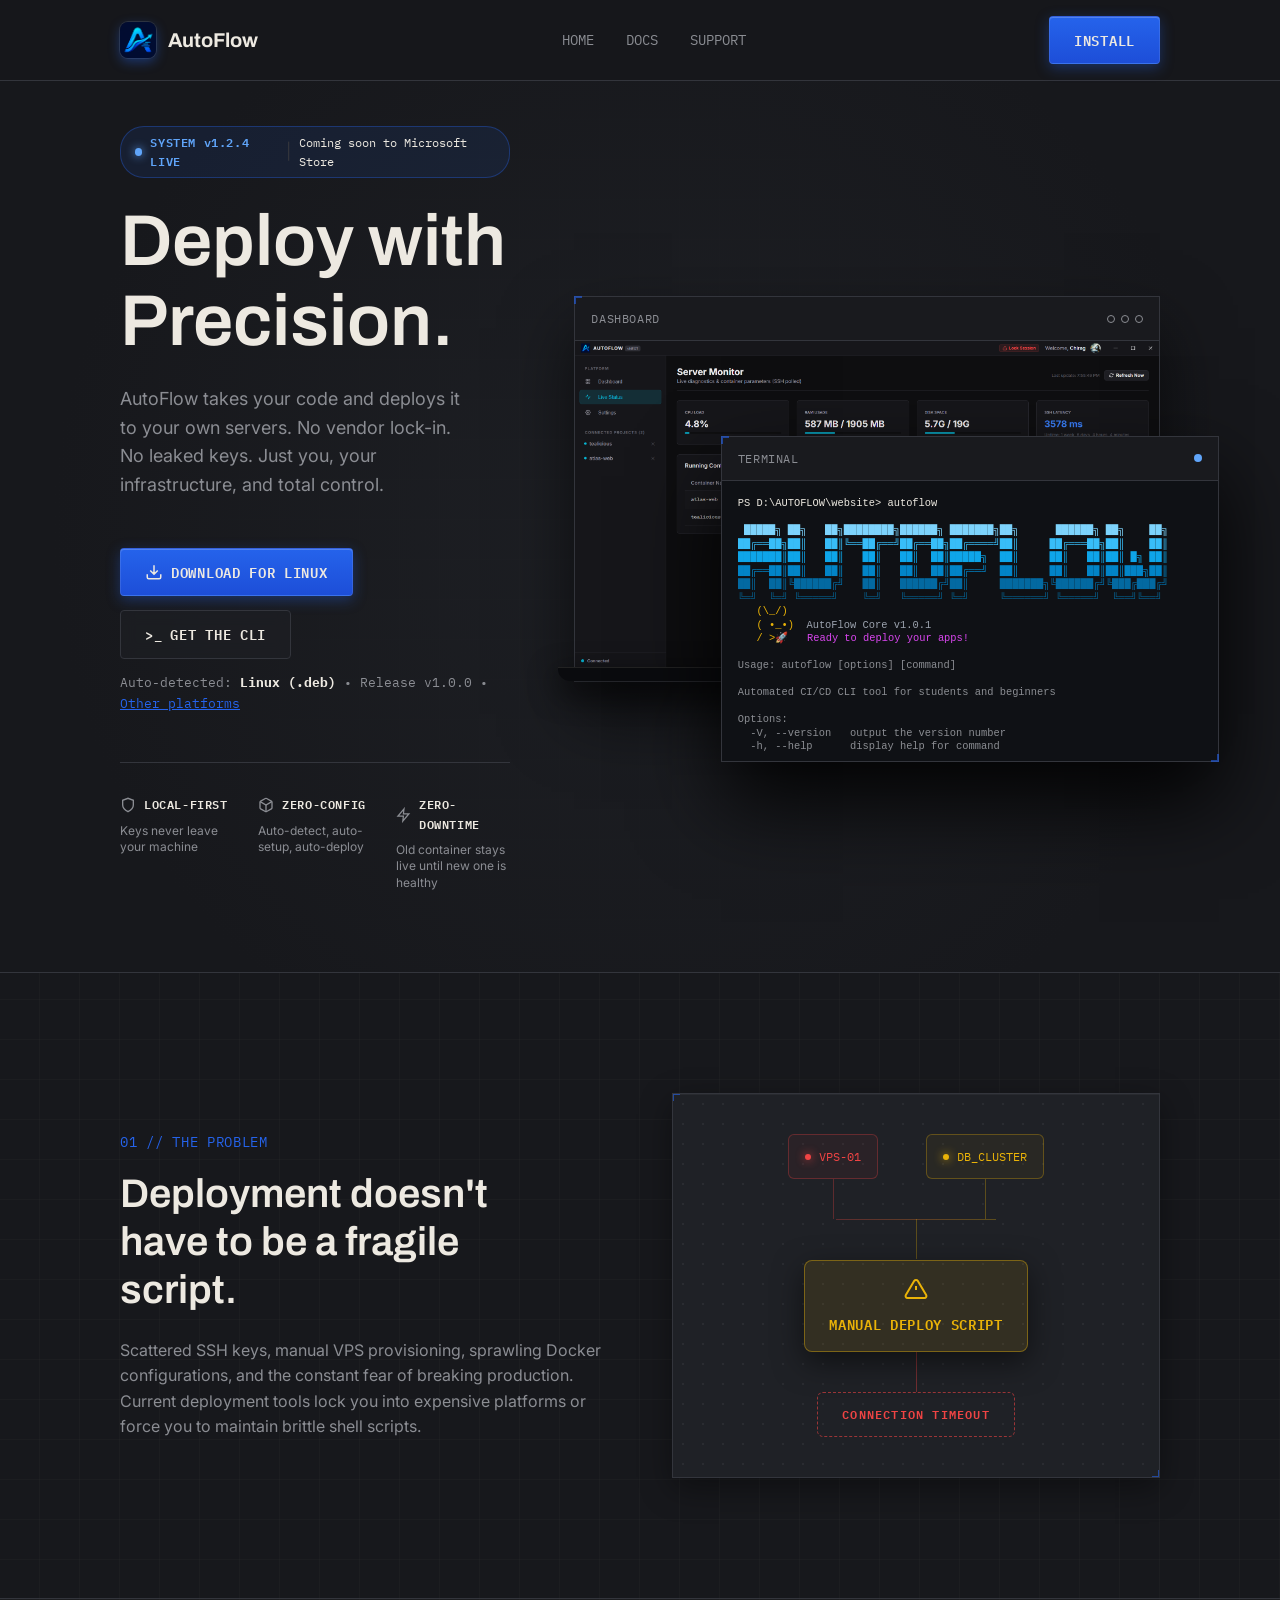
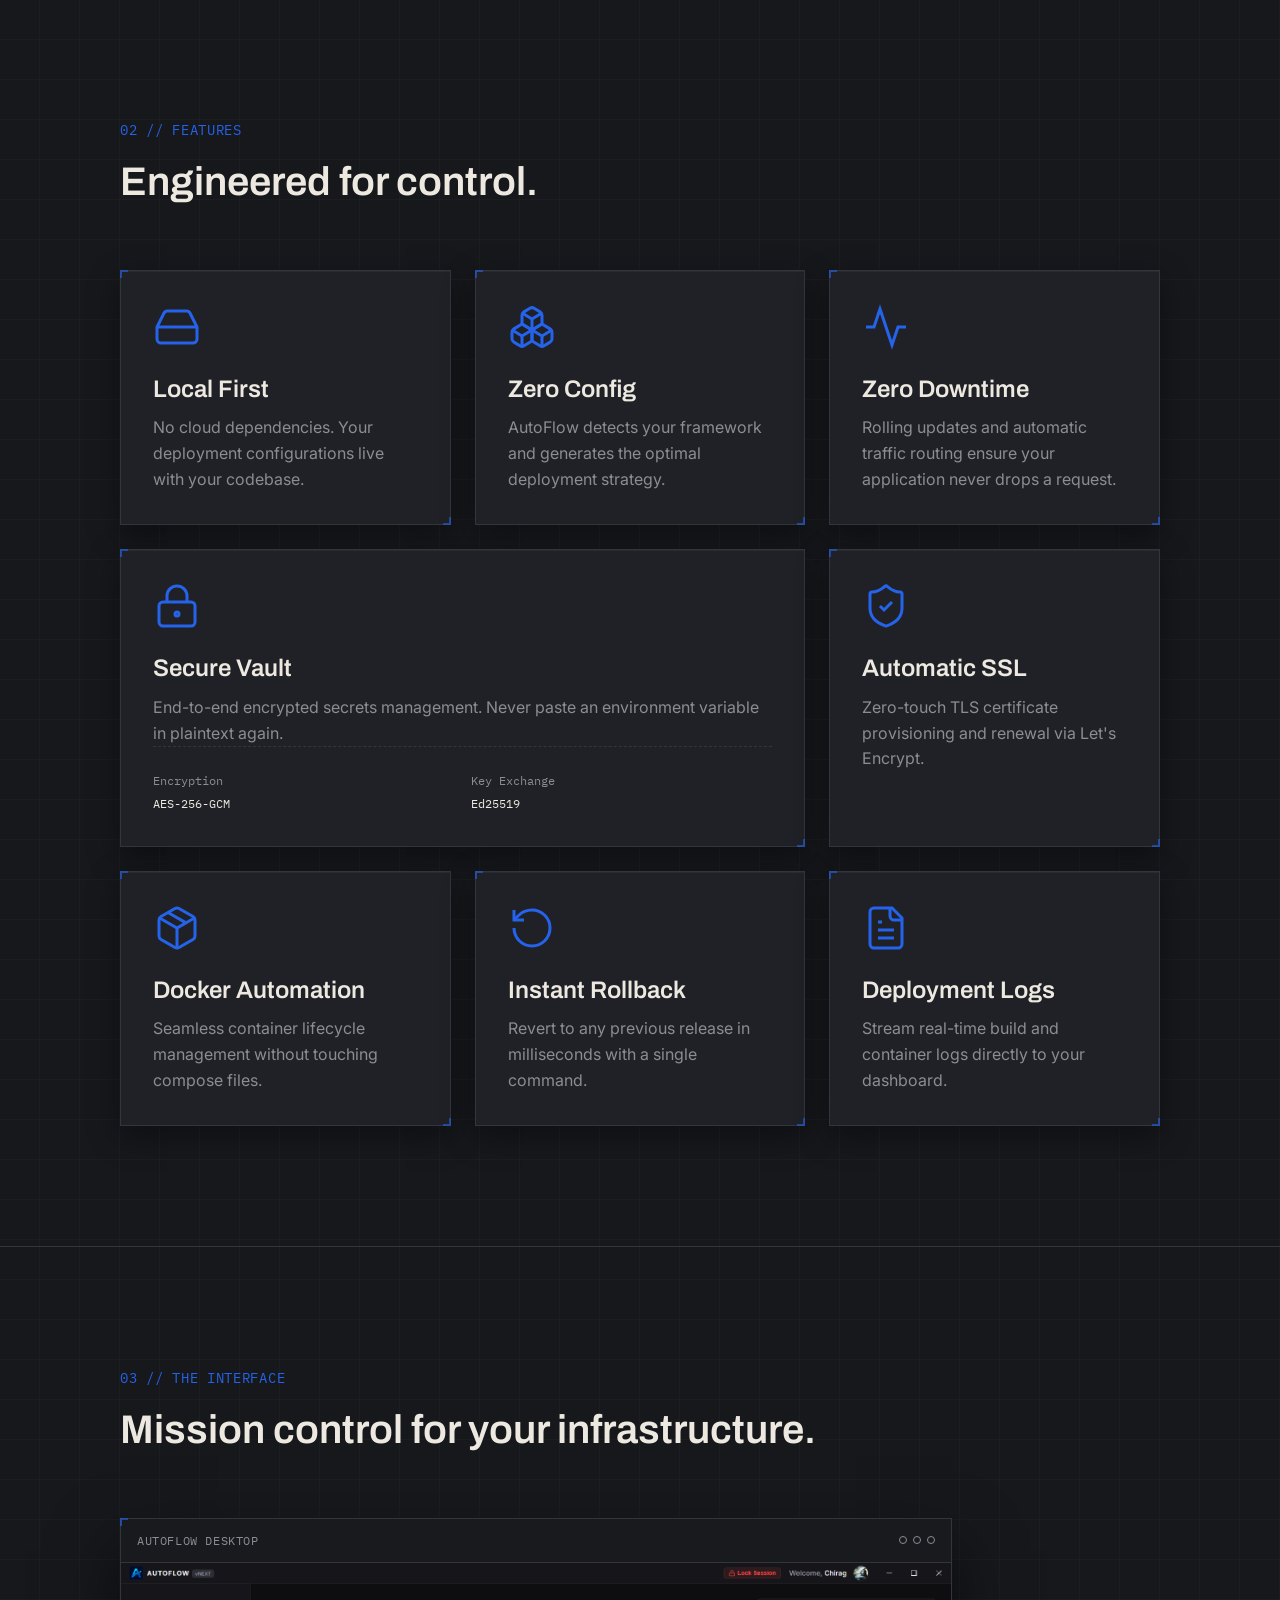
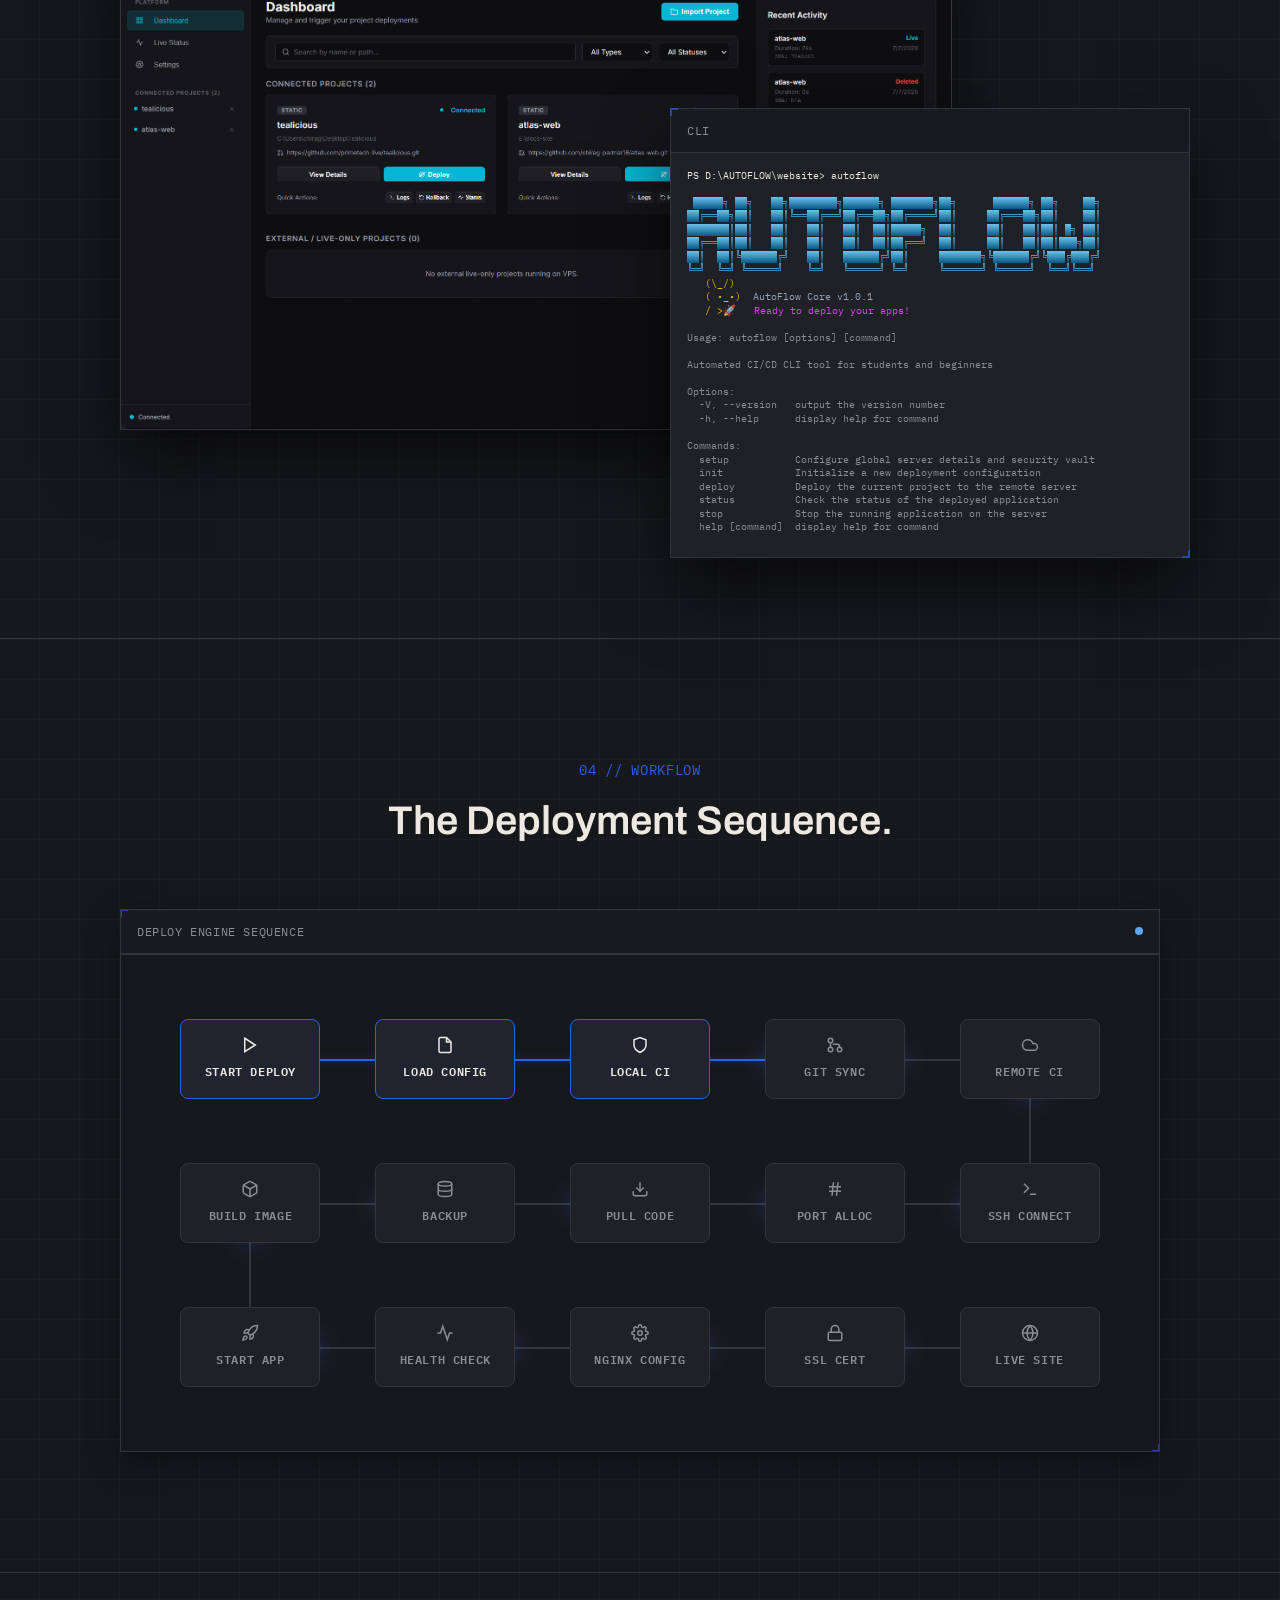
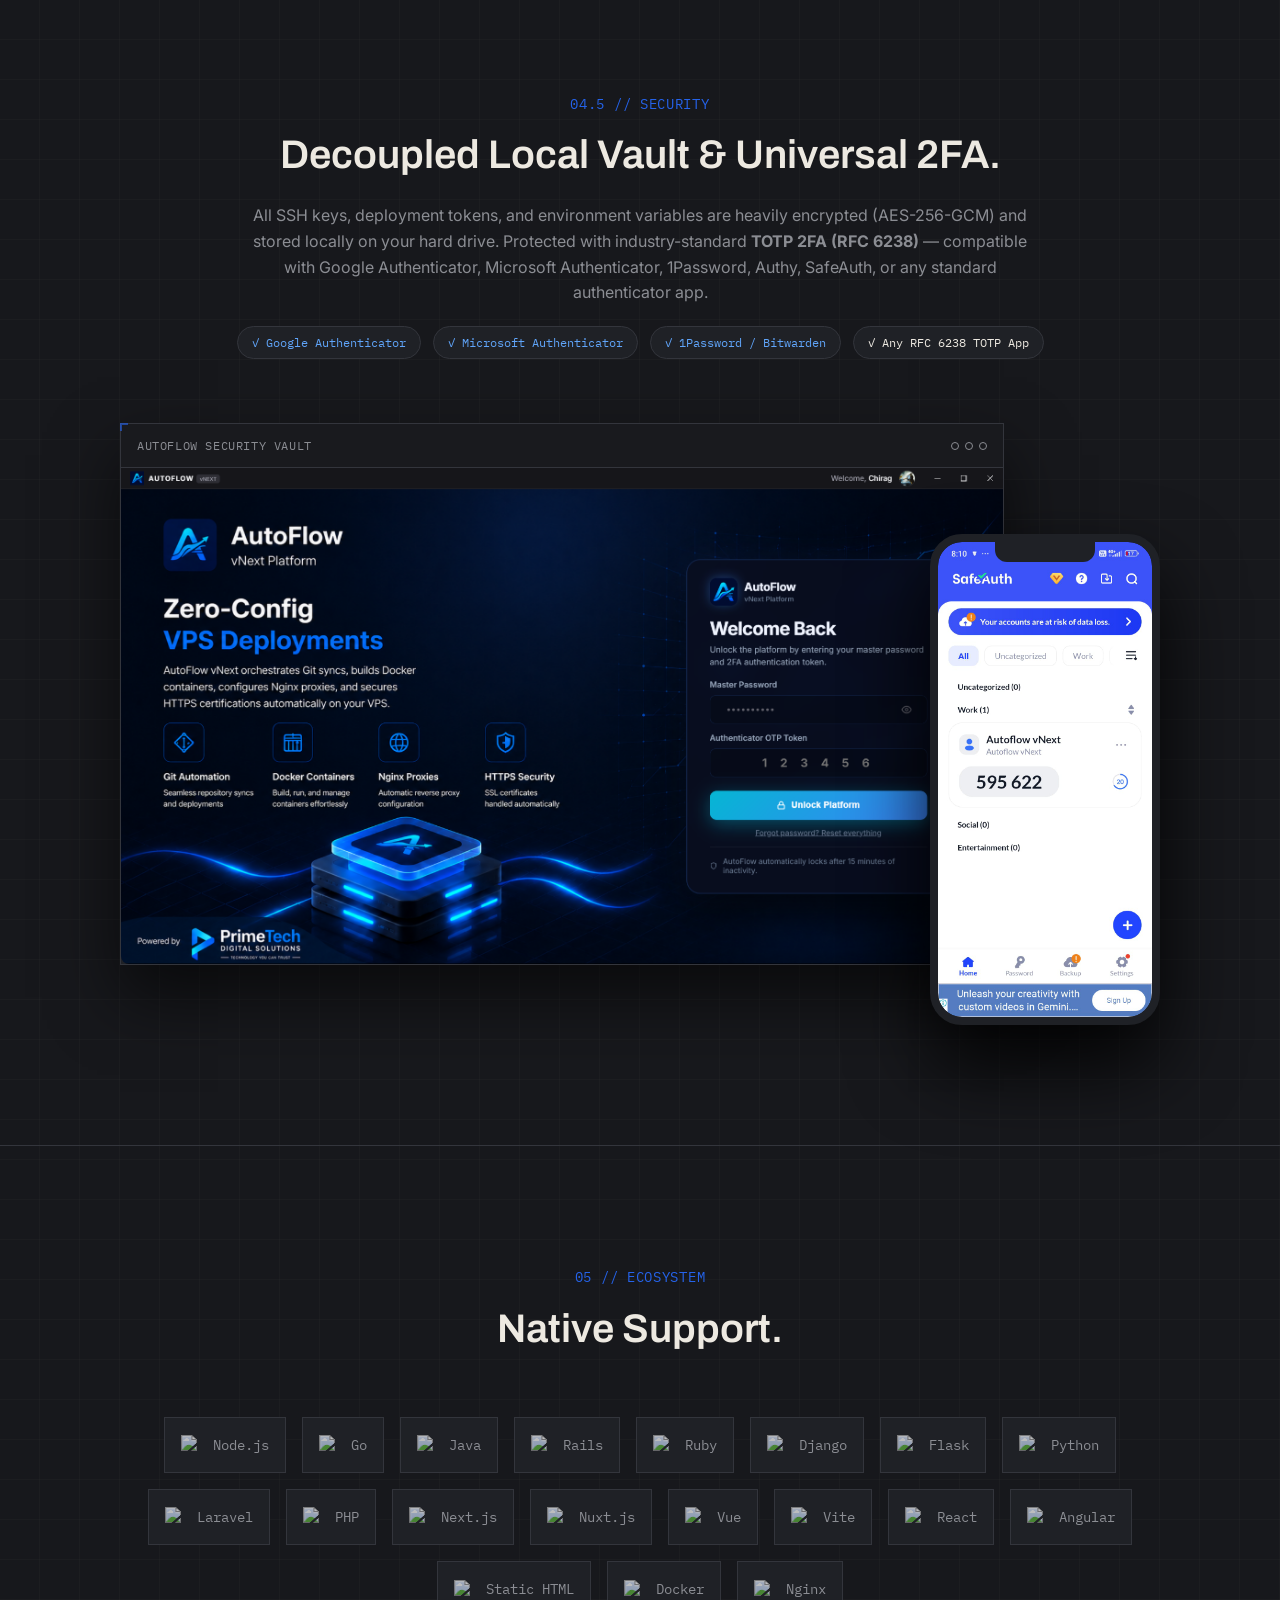
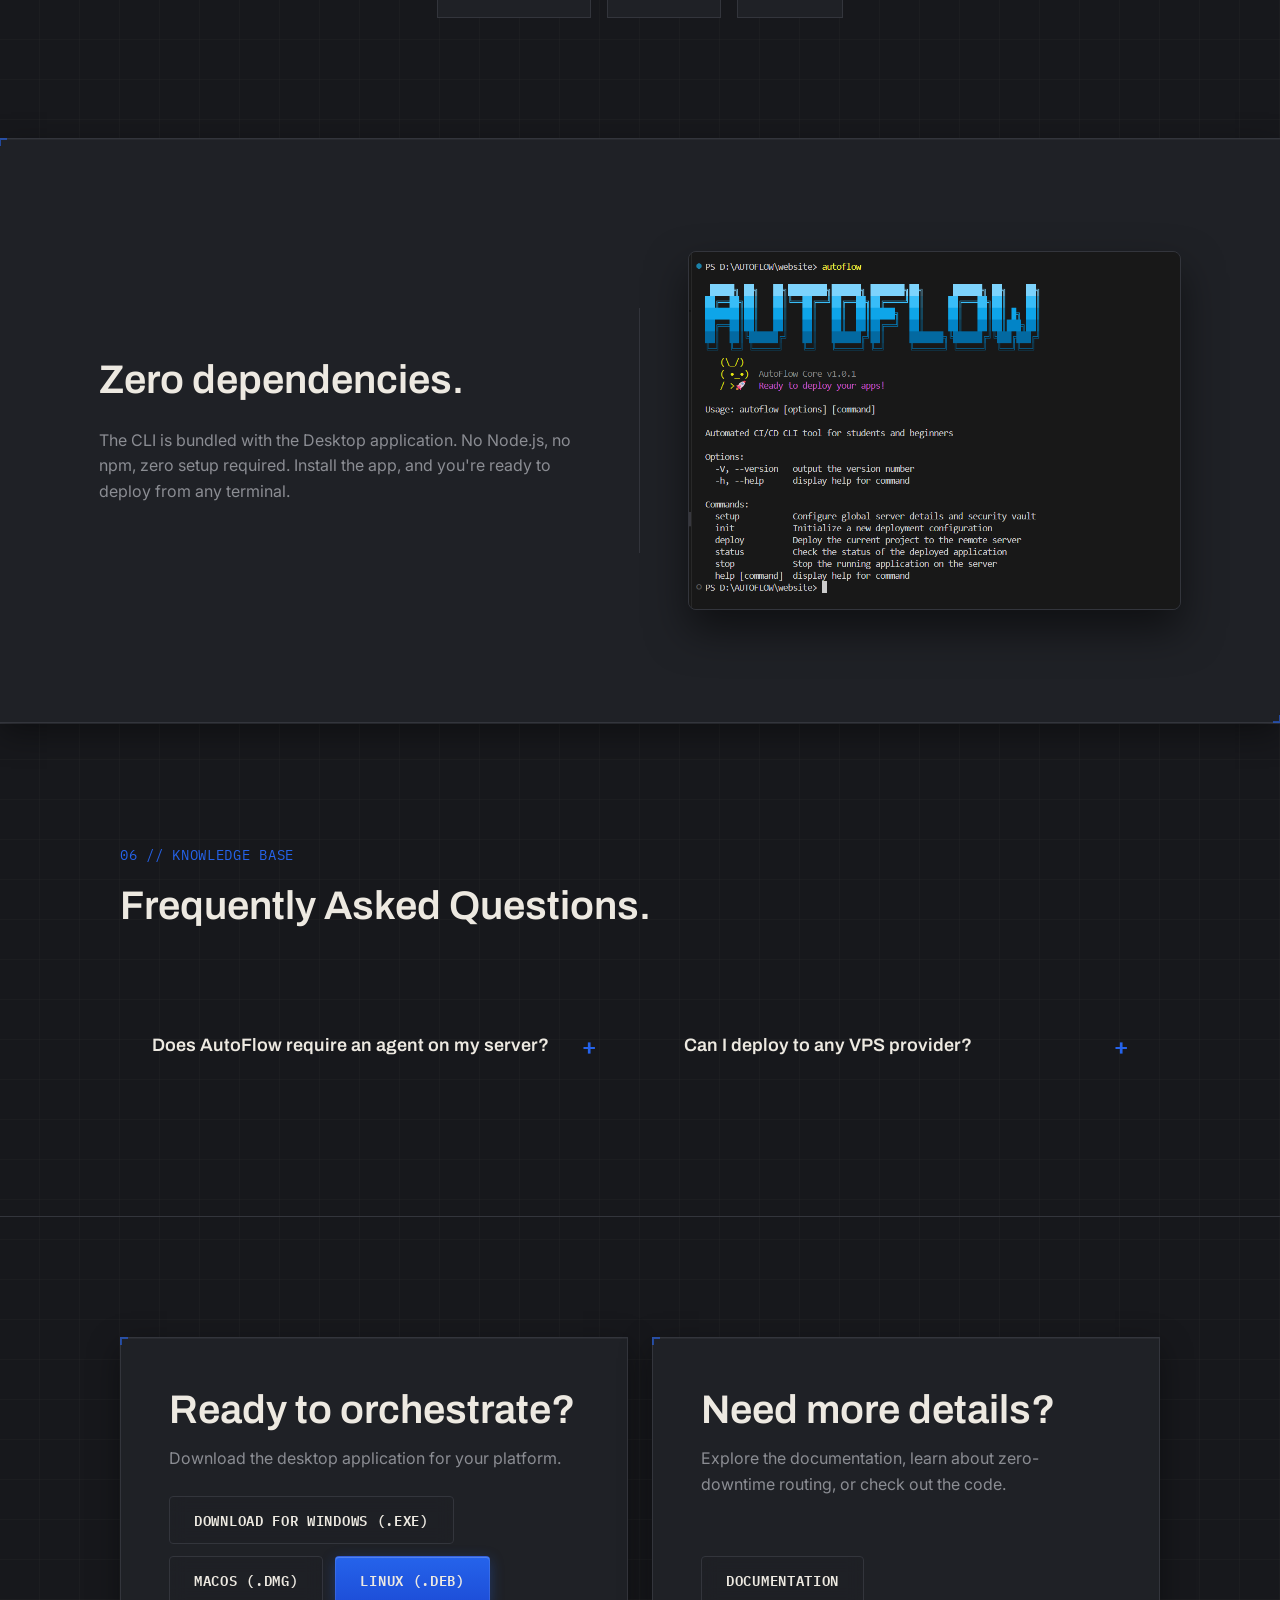
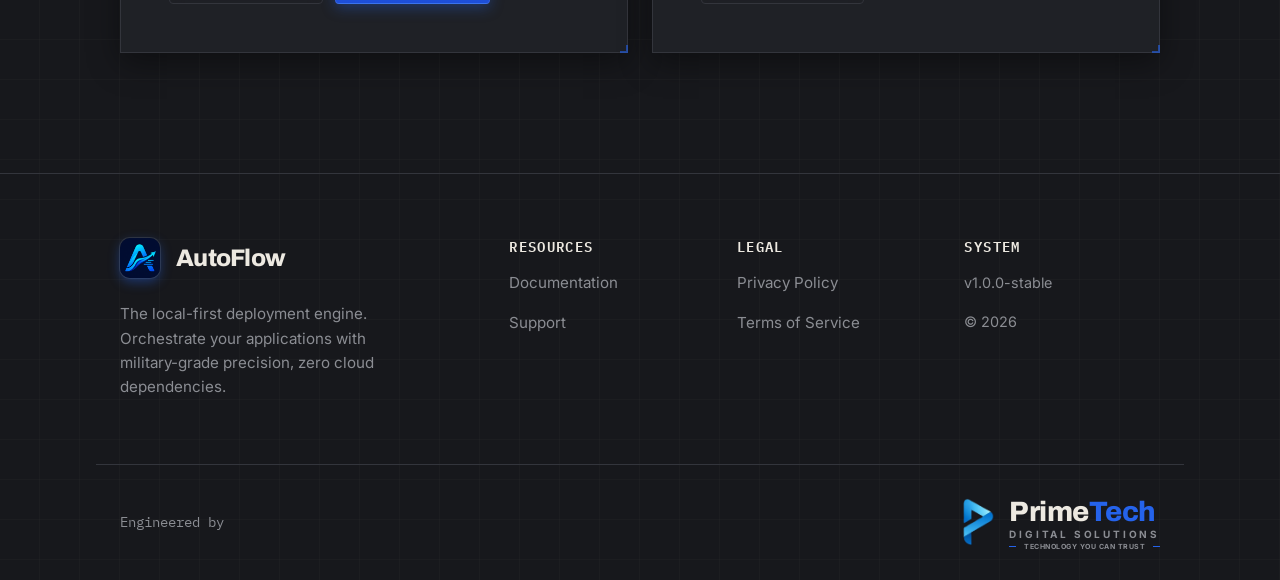
==== commit 26119c82: "chore: auto deploy via AutoFlow" ====
--- a/index.html
+++ b/index.html
@@ -48,6 +48,14 @@
     <div class="container hero-inner">
       <div class="hero-content">
         
+        <!-- Live Release Notification Pill Badge -->
+        <div style="display: inline-flex; align-items: center; gap: 8px; background: rgba(37, 99, 235, 0.1); border: 1px solid rgba(37, 99, 235, 0.35); padding: 6px 14px; border-radius: 24px; margin-bottom: 24px;">
+          <span style="display: inline-block; width: 8px; height: 8px; border-radius: 50%; background-color: var(--c-signal); box-shadow: 0 0 10px var(--c-signal); animation: pulse 2s infinite;"></span>
+          <span style="font-family: var(--f-mono); font-size: 0.75rem; color: var(--c-signal); font-weight: 600; letter-spacing: 0.05em;">SYSTEM v1.2.4 LIVE</span>
+          <span style="color: var(--c-hairline);">|</span>
+          <span style="font-family: var(--f-mono); font-size: 0.75rem; color: var(--c-bone);">Coming soon to Microsoft Store</span>
+        </div>
+
         <h1 class="hero-slogan" style="margin-bottom: 24px; font-size: 4.5rem; line-height: 1.1;"></h1>
         
         <p class="hero-description" style="font-size: 1.125rem; color: var(--c-slate); margin-bottom: 48px; max-width: 90%; line-height: 1.6;">
@@ -479,10 +487,16 @@
     <div class="container">
       <div class="section-header center">
         <span class="section-label font-mono">04.5 // Security</span>
-        <h2>Decoupled Local Vault.</h2>
+        <h2>Decoupled Local Vault &amp; Universal 2FA.</h2>
         <p class="text-slate" style="max-width: 800px; margin: 16px auto 0;">
-          All SSH keys, deployment tokens, and environment variables are heavily encrypted (AES-256-GCM) and stored locally on your hard drive. There is no central point of failure. Your credentials are never exposed to the public internet or stored on third-party servers. You own your infrastructure absolutely.
+          All SSH keys, deployment tokens, and environment variables are heavily encrypted (AES-256-GCM) and stored locally on your hard drive. Protected with industry-standard <strong>TOTP 2FA (RFC 6238)</strong> — compatible with Google Authenticator, Microsoft Authenticator, 1Password, Authy, SafeAuth, or any standard authenticator app.
         </p>
+        <div style="display: flex; justify-content: center; gap: 12px; margin-top: 20px; flex-wrap: wrap;">
+          <span style="font-family: var(--f-mono); font-size: 0.75rem; background: var(--c-panel); border: 1px solid var(--c-hairline); padding: 6px 14px; border-radius: 20px; color: var(--c-signal);">✓ Google Authenticator</span>
+          <span style="font-family: var(--f-mono); font-size: 0.75rem; background: var(--c-panel); border: 1px solid var(--c-hairline); padding: 6px 14px; border-radius: 20px; color: var(--c-signal);">✓ Microsoft Authenticator</span>
+          <span style="font-family: var(--f-mono); font-size: 0.75rem; background: var(--c-panel); border: 1px solid var(--c-hairline); padding: 6px 14px; border-radius: 20px; color: var(--c-signal);">✓ 1Password / Bitwarden</span>
+          <span style="font-family: var(--f-mono); font-size: 0.75rem; background: var(--c-panel); border: 1px solid var(--c-hairline); padding: 6px 14px; border-radius: 20px; color: var(--c-bone);">✓ Any RFC 6238 TOTP App</span>
+        </div>
       </div>
       
       <div class="two-surfaces" style="position: relative; height: auto; padding-bottom: 60px; margin-top: 48px;">
@@ -504,8 +518,8 @@
           <!-- Phone Notch -->
           <div style="position: absolute; top: 0; left: 50%; transform: translateX(-50%); width: 100px; height: 20px; background: var(--c-panel); border-bottom-left-radius: 12px; border-bottom-right-radius: 12px; z-index: 10;"></div>
           
-          <!-- SafeAuth Image -->
-          <img src="./Assets/Onboarding/safeAuth.png" alt="SafeAuth OTP" style="width: 100%; height: auto; display: block; border-radius: 24px;">
+          <!-- TOTP OTP Image -->
+          <img src="./Assets/Onboarding/safeAuth.png" alt="TOTP Authenticator 2FA" style="width: 100%; height: auto; display: block; border-radius: 24px;">
         </div>
       </div>
     </div>
@@ -615,59 +629,11 @@
     </div>
   </section>
 
-  <!-- Section 9: Pricing -->
-  <section class="pricing section-divider" id="pricing">
-    <div class="container">
-      <div class="section-header center">
-        <span class="section-label font-mono">06 // Pricing</span>
-        <h2>Engineered for teams of all sizes.</h2>
-      </div>
-      
-      <div class="pricing-grid">
-        <div class="pricing-card instrument-panel">
-          <h3>Free</h3>
-          <div class="price font-mono">$0<span class="text-slate">/mo</span></div>
-          <ul class="pricing-features">
-            <li>Unlimited local deployments</li>
-            <li>1 Remote server</li>
-            <li>Community support</li>
-          </ul>
-          <a href="#" class="btn btn-secondary w-full">Start Free</a>
-        </div>
-        
-        <div class="pricing-card instrument-panel active-tier">
-          <div class="tier-badge font-mono text-primary">Popular</div>
-          <h3>Pro</h3>
-          <div class="price font-mono">$15<span class="text-slate">/mo</span></div>
-          <ul class="pricing-features">
-            <li>Unlimited deployments</li>
-            <li>Unlimited remote servers</li>
-            <li>Vault secret management</li>
-            <li>Priority support</li>
-          </ul>
-          <a href="#" class="btn btn-primary w-full">Upgrade to Pro</a>
-        </div>
-        
-        <div class="pricing-card instrument-panel disabled">
-          <h3>Enterprise</h3>
-          <div class="price font-mono">Custom</div>
-          <ul class="pricing-features">
-            <li>SSO & SAML</li>
-            <li>Self-hosted control plane</li>
-            <li>Dedicated success manager</li>
-            <li>Custom SLAs</li>
-          </ul>
-          <button class="btn btn-secondary w-full" disabled>Coming Soon</button>
-        </div>
-      </div>
-    </div>
-  </section>
-
-  <!-- Section 10: FAQ -->
+  <!-- Section 9: FAQ -->
   <section class="faq section-divider" id="faq">
     <div class="container faq-container">
       <div class="section-header">
-        <span class="section-label font-mono">07 // Knowledge Base</span>
+        <span class="section-label font-mono">06 // Knowledge Base</span>
         <h2>Frequently Asked Questions.</h2>
       </div>
       
@@ -753,8 +719,8 @@
         <!-- System -->
         <div style="display: flex; flex-direction: column; gap: 16px;">
           <h4 style="color: var(--c-bone); font-family: var(--f-mono); font-size: 0.85rem; letter-spacing: 0.1em; margin: 0;">SYSTEM</h4>
-          <span style="color: var(--c-slate); font-size: 0.9rem;">v1.2.4-stable</span>
-          <span style="color: var(--c-slate); font-size: 0.9rem;">&copy; 2026</span>
+          <span class="js-footer-version" style="color: var(--c-slate); font-size: 0.9rem;">v1.0.0-stable</span>
+          <span style="color: var(--c-slate); font-size: 0.9rem;">&copy; <span class="js-footer-year">2026</span></span>
         </div>
       </div>
     </div>
--- a/styles.css
+++ b/styles.css
@@ -30,6 +30,11 @@
 
 body {
   background-color: var(--c-graphite);
+  background-image: 
+    linear-gradient(rgba(255, 255, 255, 0.02) 1px, transparent 1px),
+    linear-gradient(90deg, rgba(255, 255, 255, 0.02) 1px, transparent 1px);
+  background-size: 40px 40px;
+  background-position: -1px -1px;
   color: var(--c-bone);
   font-family: var(--f-body);
   line-height: 1.6;
@@ -39,6 +44,12 @@
   overflow-x: hidden;
 }
 
+/* Premium Precision Lighting */
+::selection {
+  background: rgba(37, 99, 235, 0.35);
+  color: #fff;
+}
+
 h1, h2, h3, h4, h5, h6 {
   font-family: var(--f-heading);
   font-weight: 600;
@@ -112,6 +123,13 @@
   background-color: var(--c-panel);
   border: 1px solid var(--c-hairline);
   position: relative;
+  box-shadow: 0 10px 30px rgba(0, 0, 0, 0.4), inset 0 1px 0 rgba(255, 255, 255, 0.04);
+  transition: border-color 0.25s ease, box-shadow 0.25s ease;
+}
+
+.instrument-panel:hover {
+  border-color: rgba(96, 165, 250, 0.35);
+  box-shadow: 0 16px 40px rgba(0, 0, 0, 0.55), 0 0 20px rgba(37, 99, 235, 0.08);
 }
 
 /* Corner Ticks */
@@ -119,15 +137,17 @@
 .instrument-panel::after {
   content: '';
   position: absolute;
-  width: 6px;
-  height: 6px;
-  border: 1px solid var(--c-primary);
-  opacity: 0;
-  transition: opacity 0.2s;
+  width: 8px;
+  height: 8px;
+  border: 2px solid var(--c-primary);
+  opacity: 0.6;
+  transition: opacity 0.2s, width 0.2s, height 0.2s;
 }
 .instrument-panel:hover::before,
 .instrument-panel:hover::after {
   opacity: 1;
+  width: 10px;
+  height: 10px;
 }
 .instrument-panel::before {
   top: -1px; left: -1px;
@@ -151,28 +171,37 @@
   letter-spacing: 0.05em;
   border: 1px solid transparent;
   cursor: pointer;
-  transition: all 0.2s ease;
+  border-radius: 4px;
+  transition: all 0.2s cubic-bezier(0.16, 1, 0.3, 1);
+  position: relative;
 }
 
 .btn-primary {
-  background-color: var(--c-primary);
+  background: linear-gradient(180deg, #2563EB 0%, #1D4ED8 100%);
   color: var(--c-bone);
+  box-shadow: 0 4px 14px rgba(37, 99, 235, 0.35), inset 0 1px 0 rgba(255, 255, 255, 0.2);
+  border: 1px solid rgba(255, 255, 255, 0.1);
 }
 
 .btn-primary:hover {
-  background-color: var(--c-hover);
+  background: linear-gradient(180deg, #3B82F6 0%, #2563EB 100%);
   color: var(--c-bone);
+  transform: translateY(-1px);
+  box-shadow: 0 6px 20px rgba(37, 99, 235, 0.5), inset 0 1px 0 rgba(255, 255, 255, 0.3);
 }
 
 .btn-secondary {
-  background-color: transparent;
+  background-color: rgba(31, 33, 38, 0.6);
   color: var(--c-bone);
   border-color: var(--c-hairline);
+  backdrop-filter: blur(8px);
 }
 
 .btn-secondary:hover {
-  border-color: var(--c-primary);
-  color: var(--c-primary);
+  border-color: var(--c-signal);
+  color: var(--c-signal);
+  background-color: rgba(37, 99, 235, 0.08);
+  transform: translateY(-1px);
 }
 
 /* --- Section 1: Header --- */
@@ -1180,3 +1209,26 @@
   color: var(--c-primary);
 }
 
+/* Responsive Fixes for Two-Surfaces & Overlapping Mockups */
+@media (max-width: 992px) {
+  .hero-inner {
+    grid-template-columns: 1fr !important;
+    gap: 48px;
+  }
+  .two-surfaces {
+    margin-top: 32px;
+  }
+  .hero-terminal {
+    position: static !important;
+    width: 100% !important;
+    margin-top: 24px;
+    box-shadow: none !important;
+  }
+  .mobile-surface {
+    position: static !important;
+    margin: 24px auto 0 !important;
+    width: 220px !important;
+  }
+}
+
+
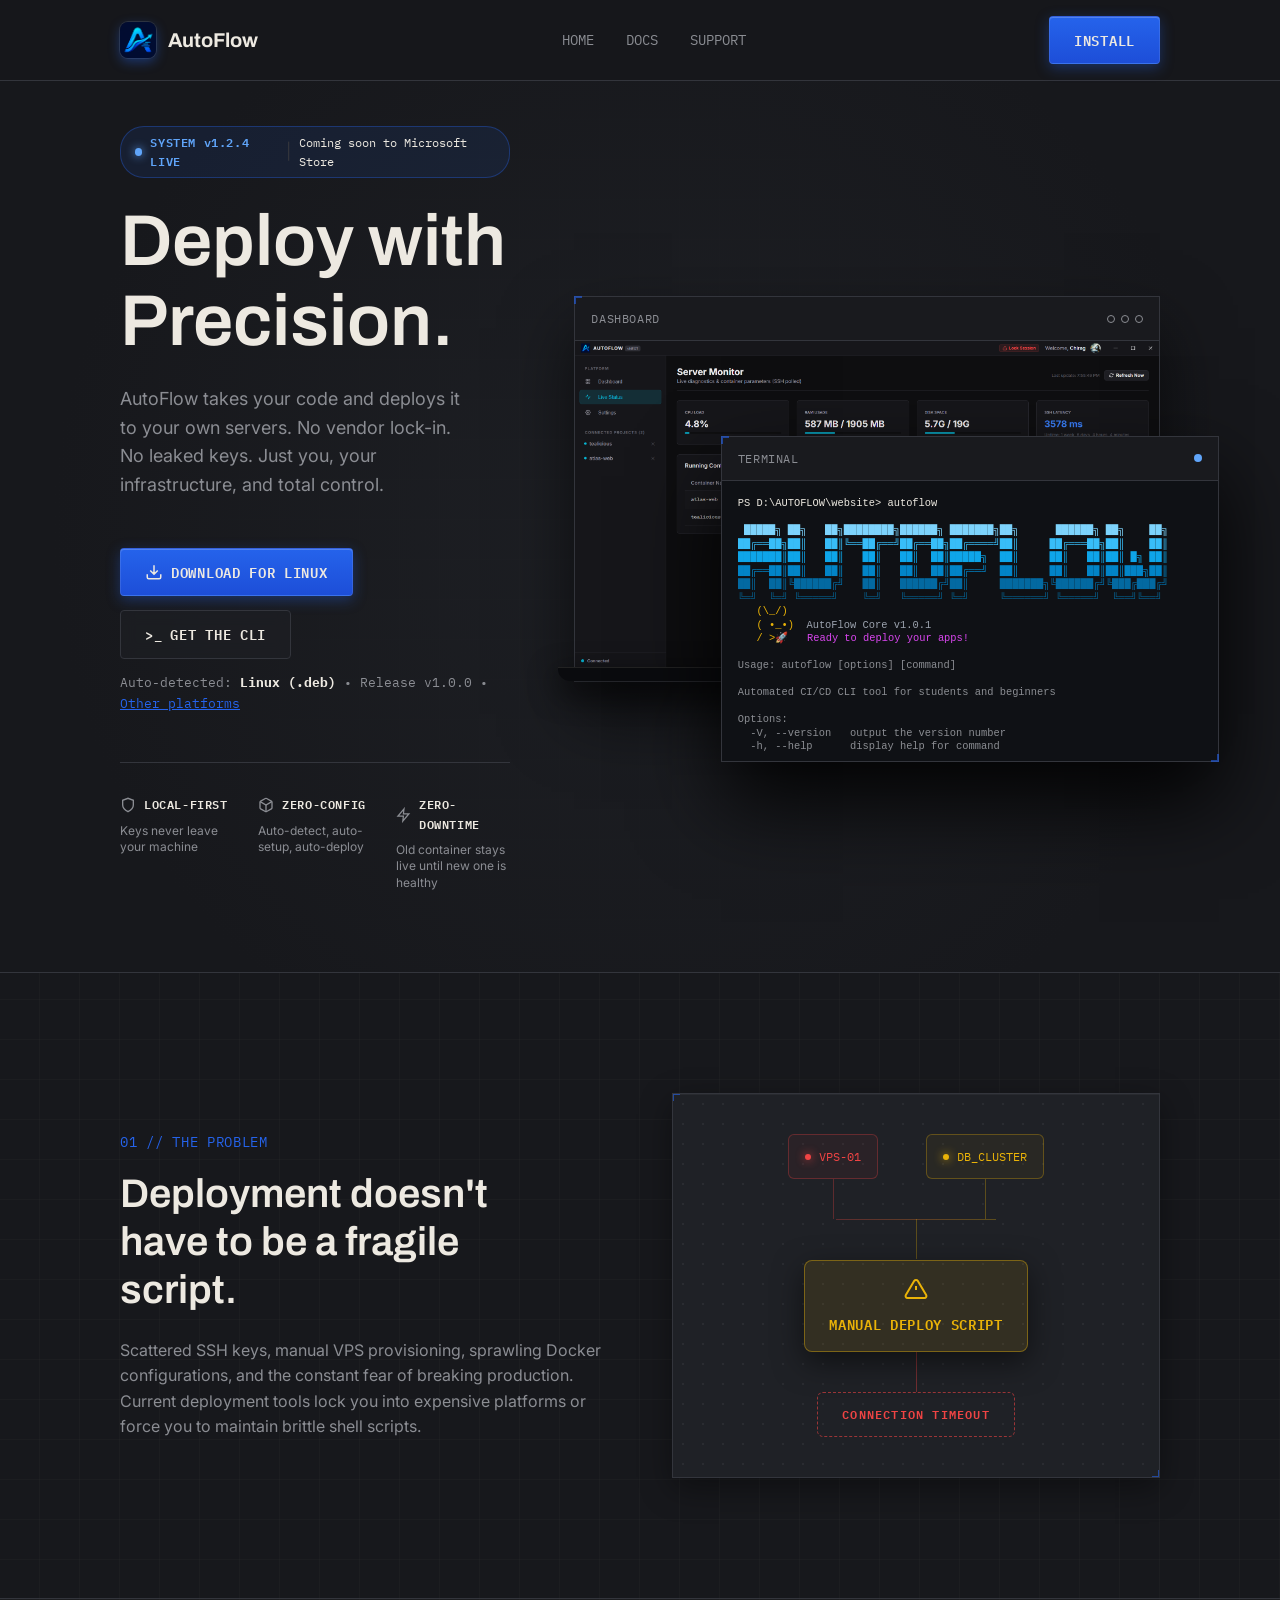
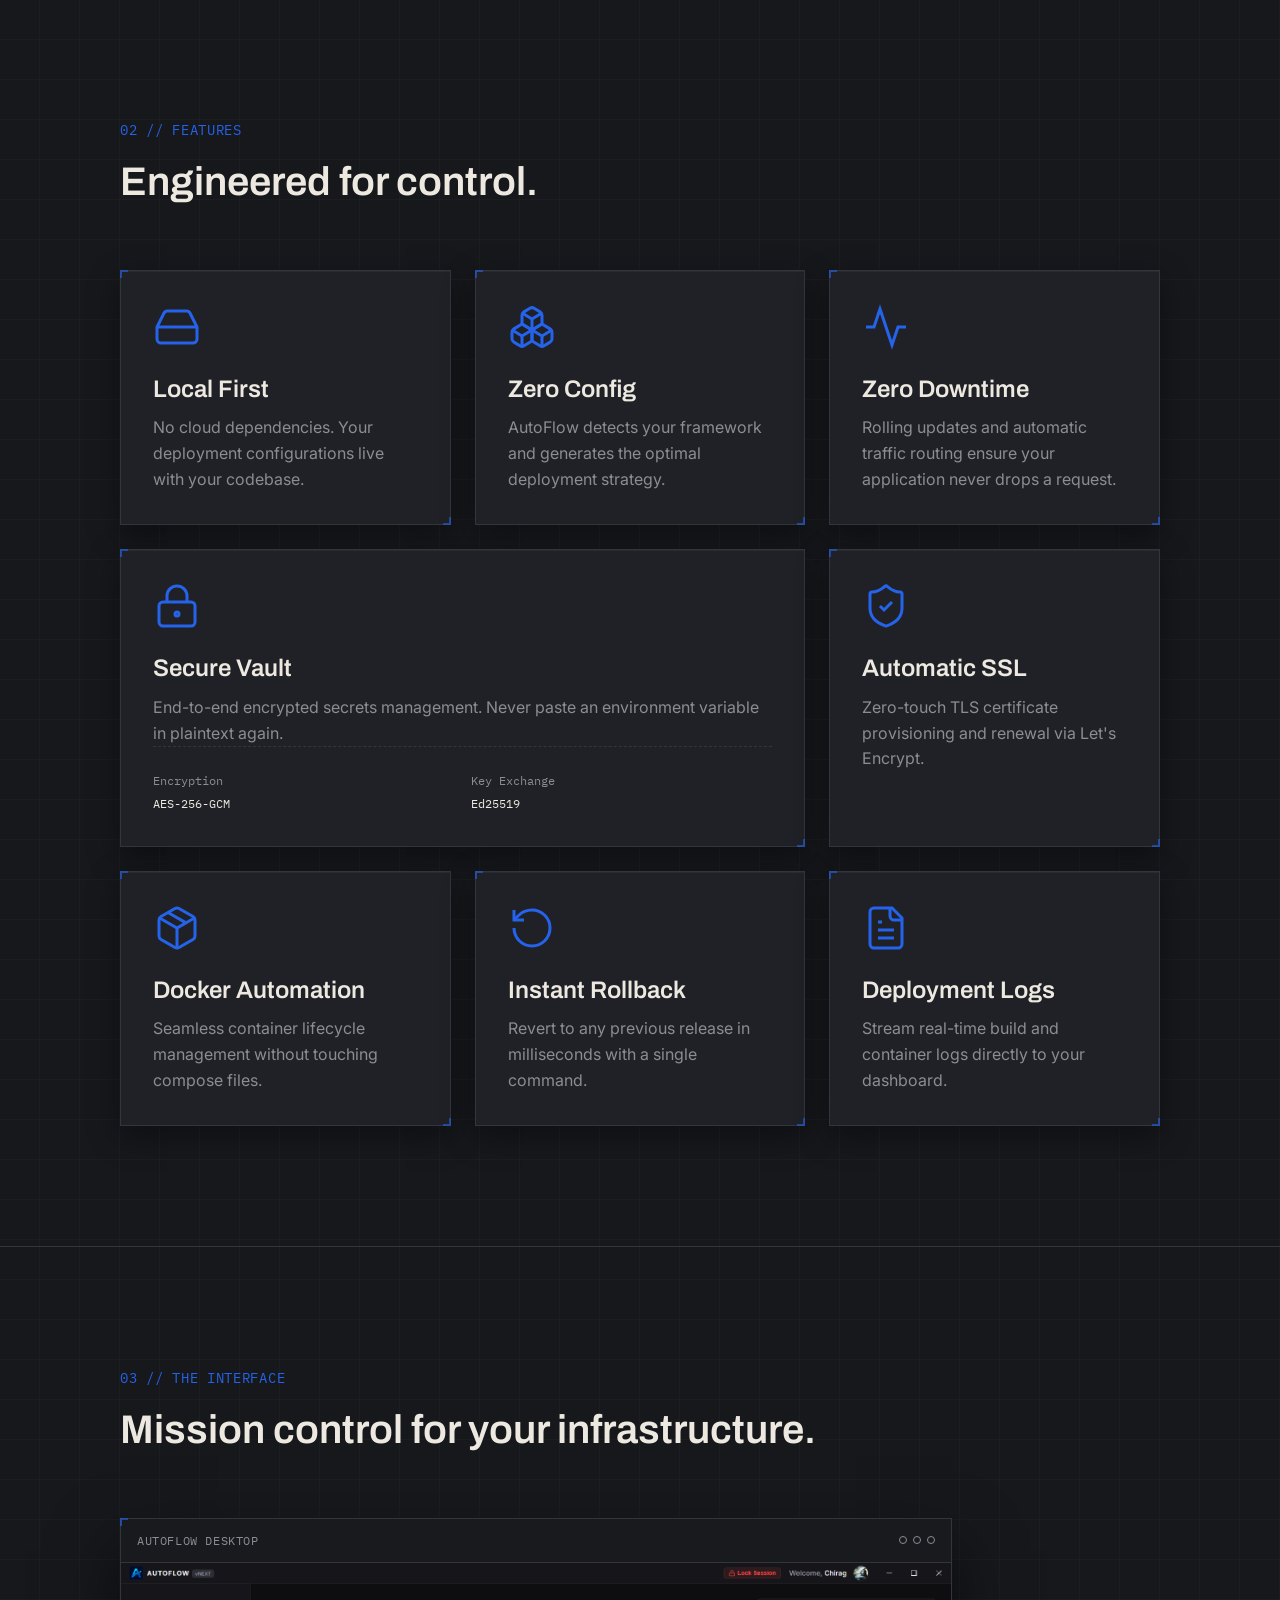
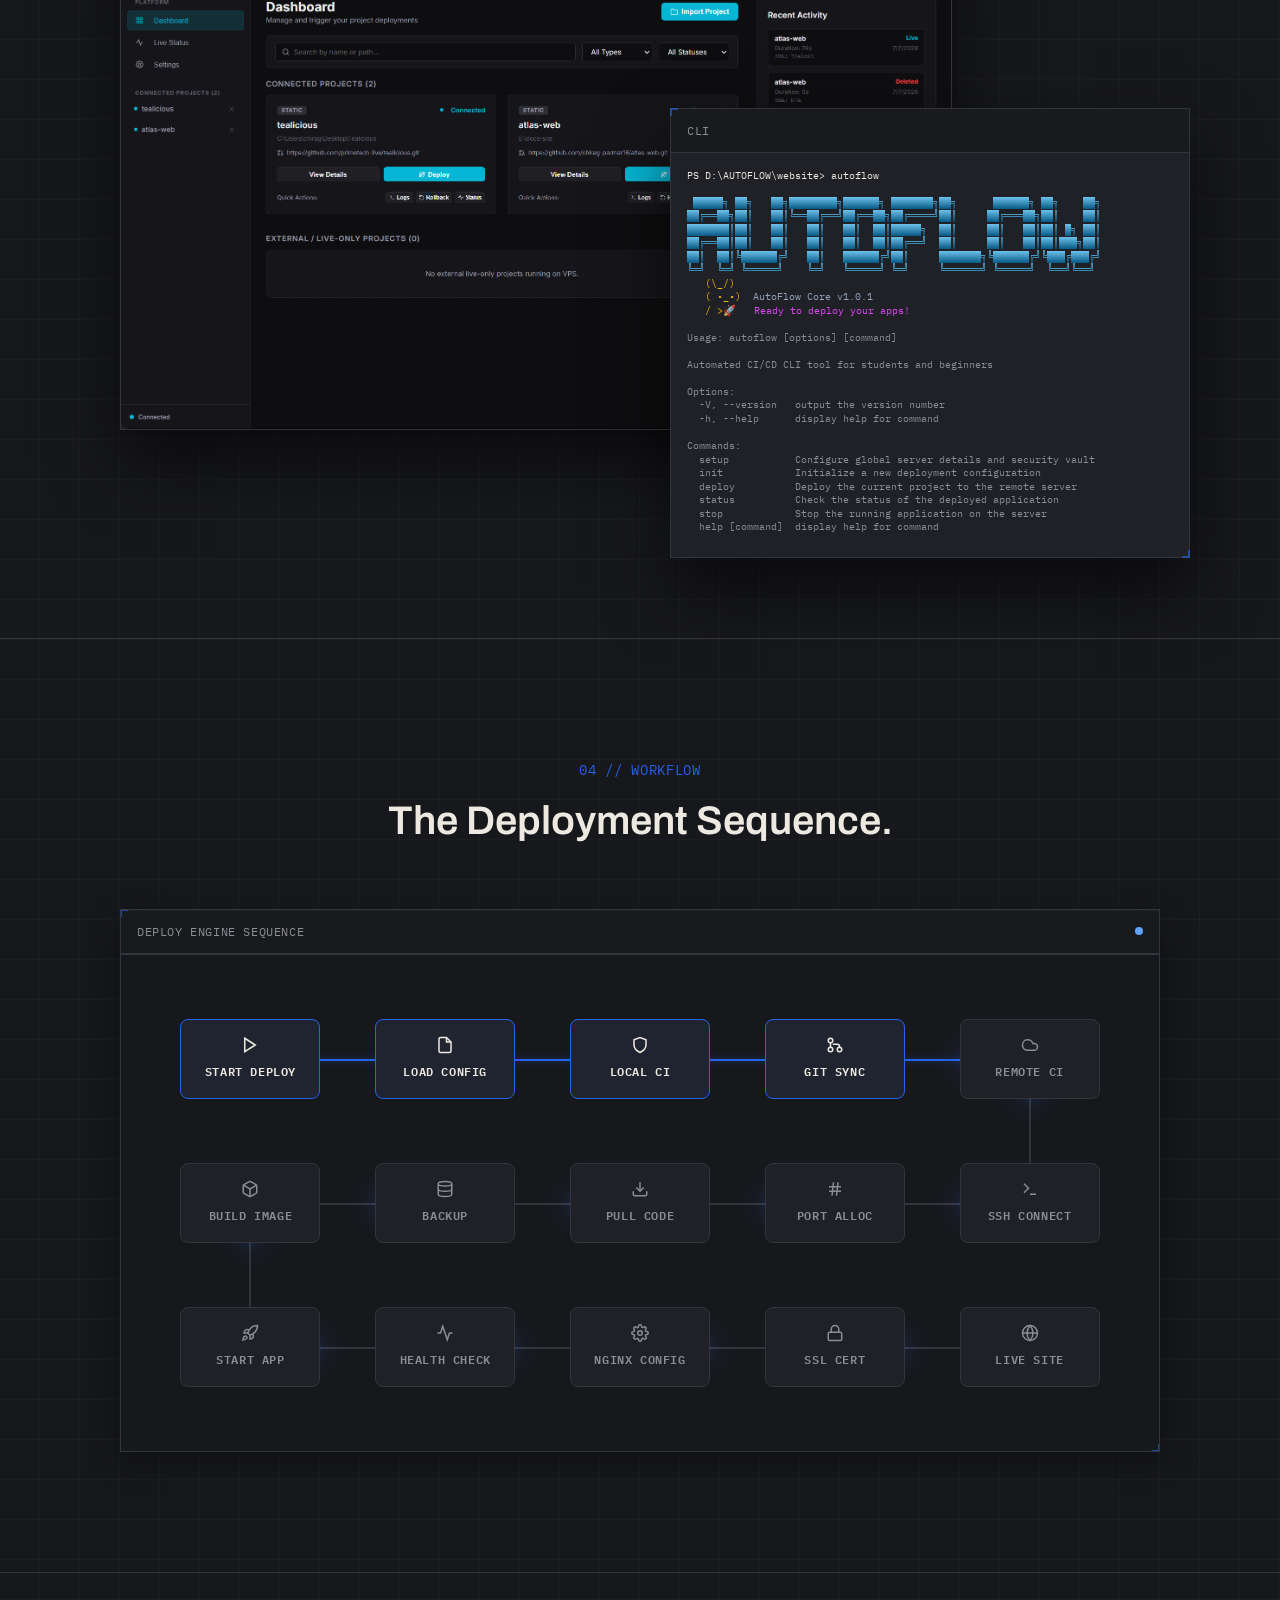
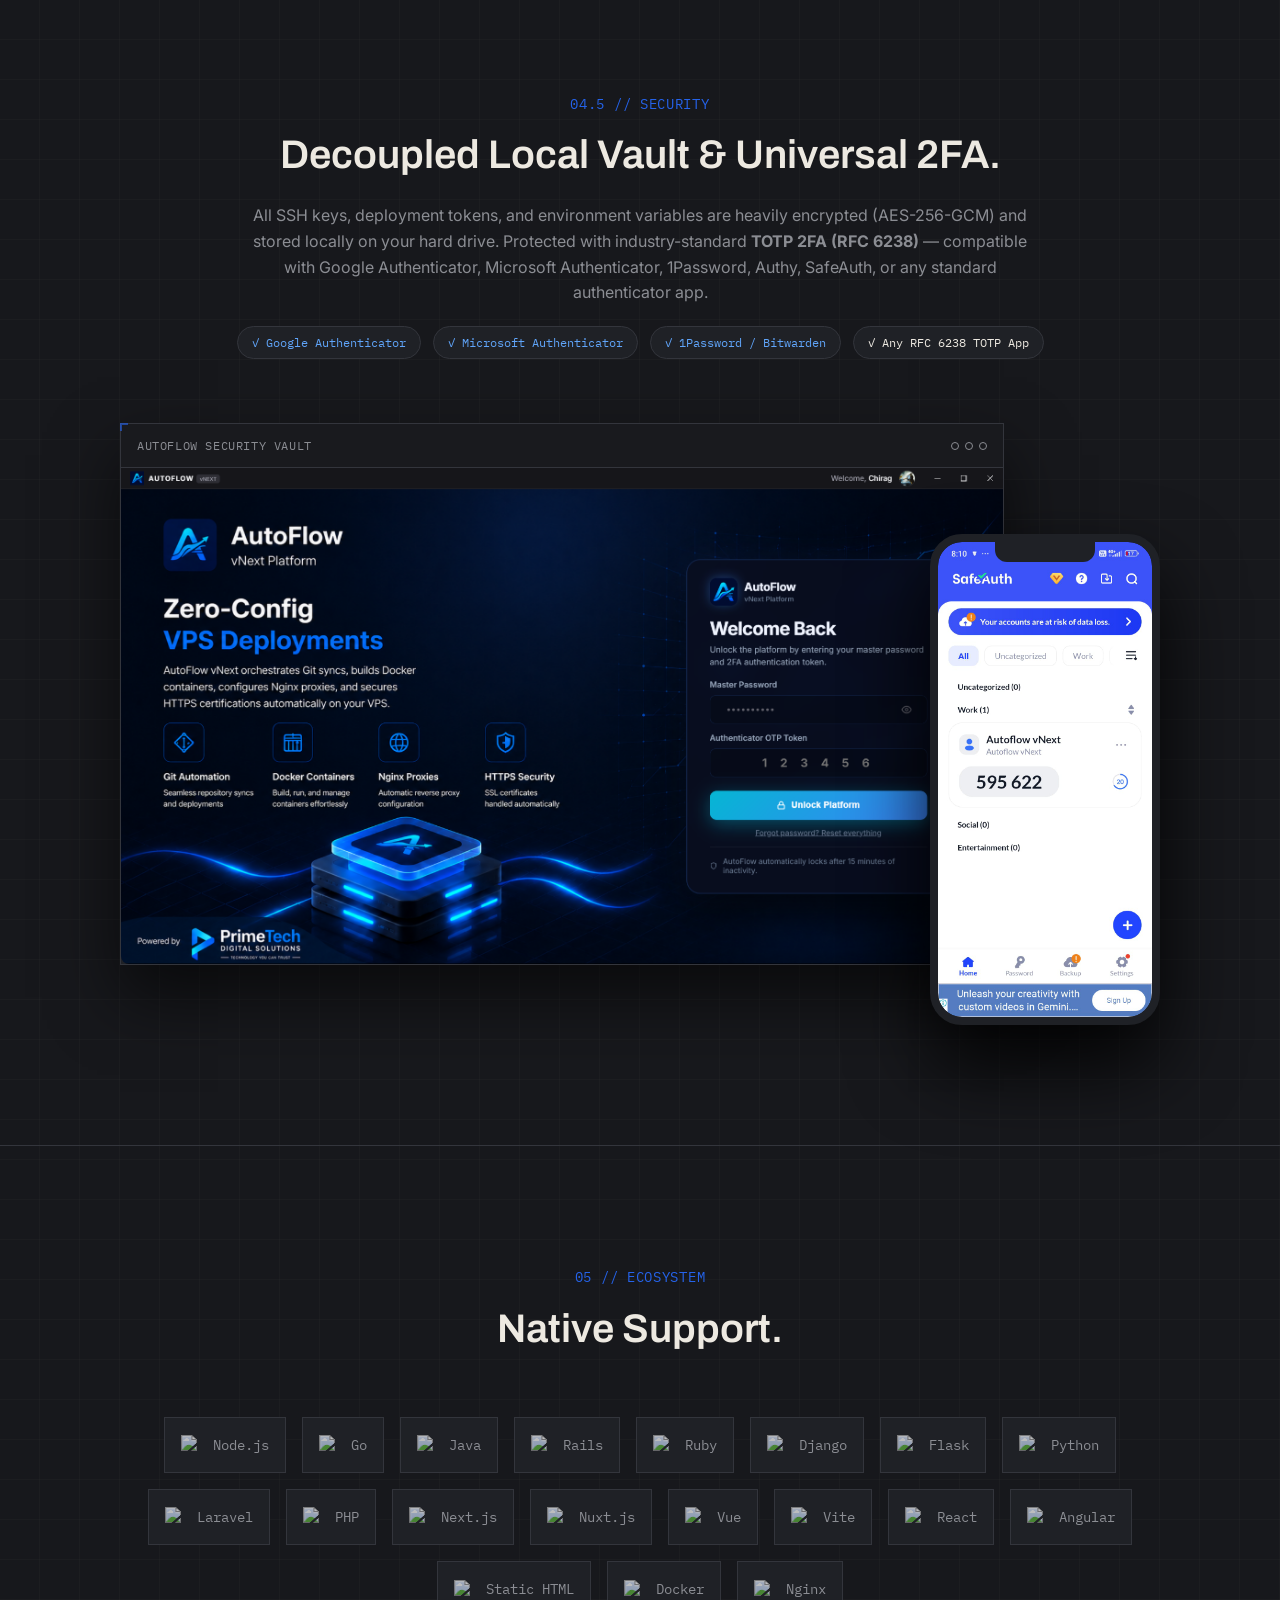
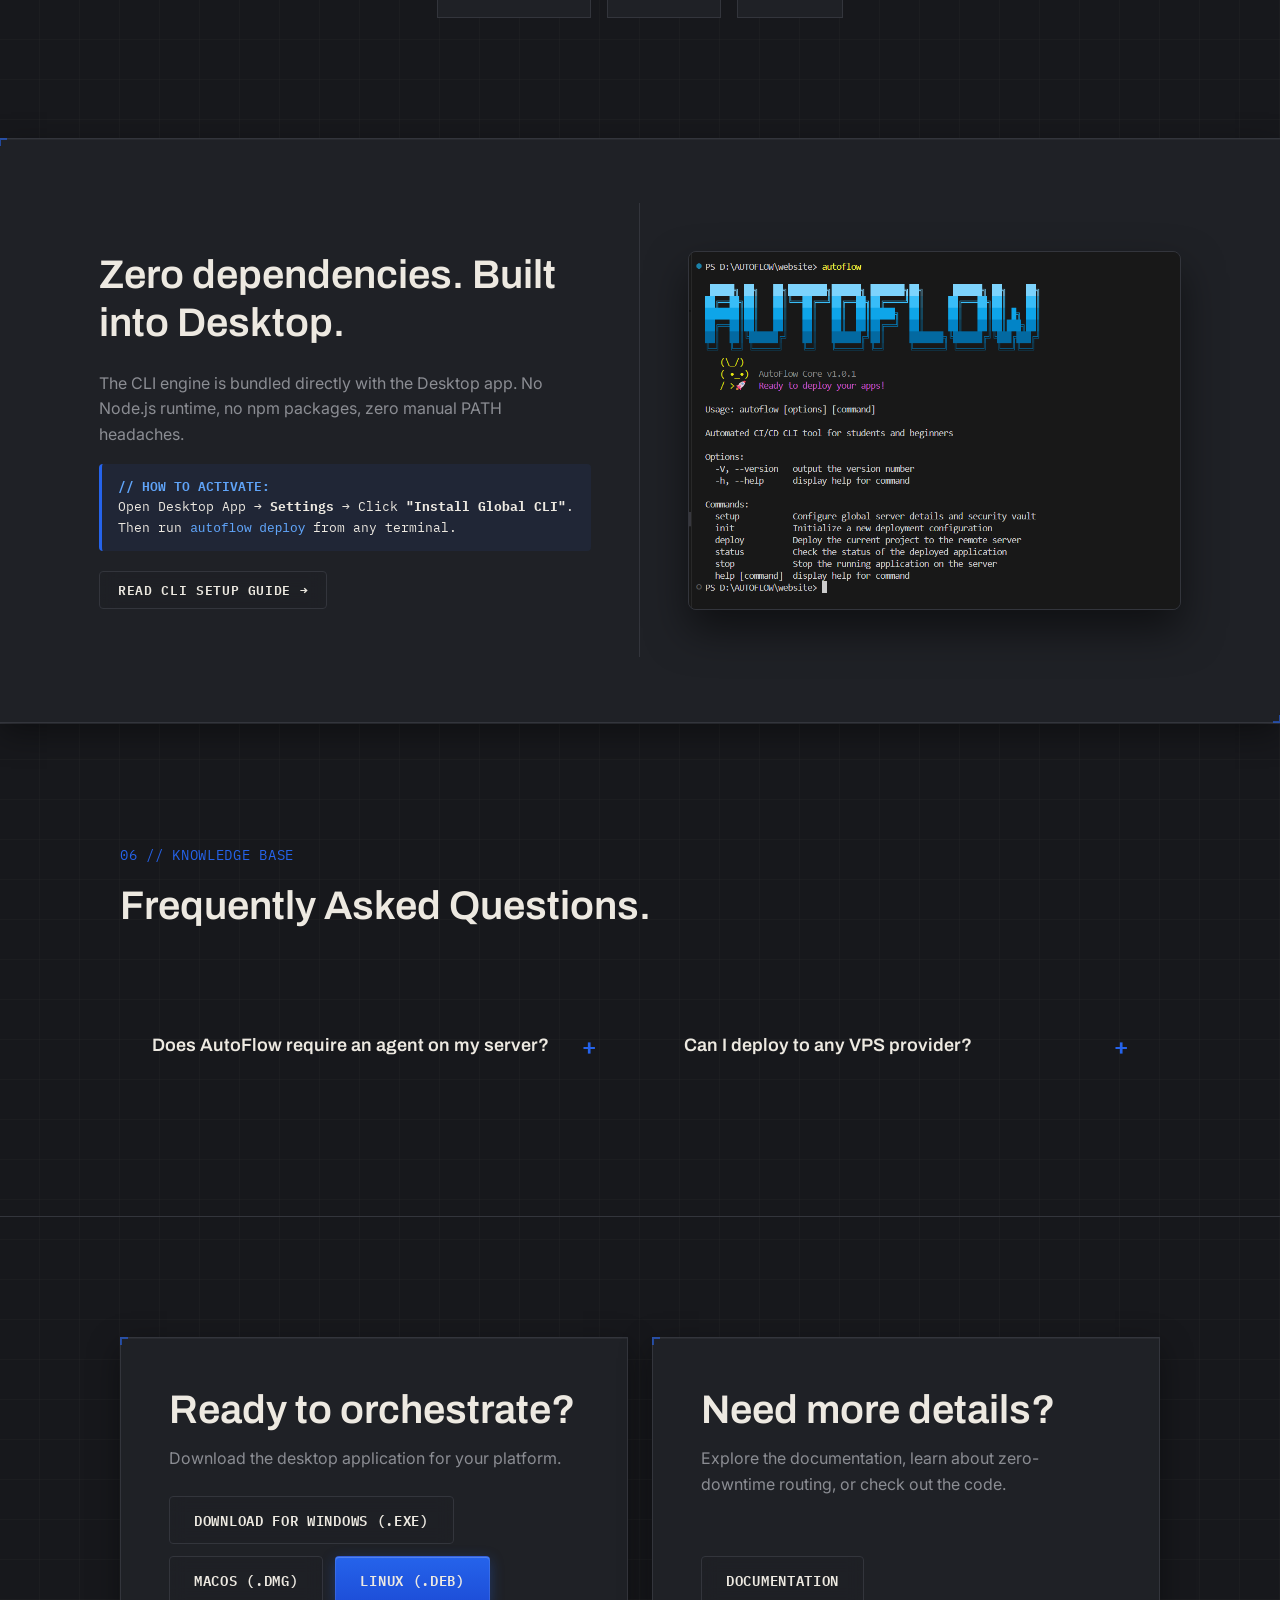
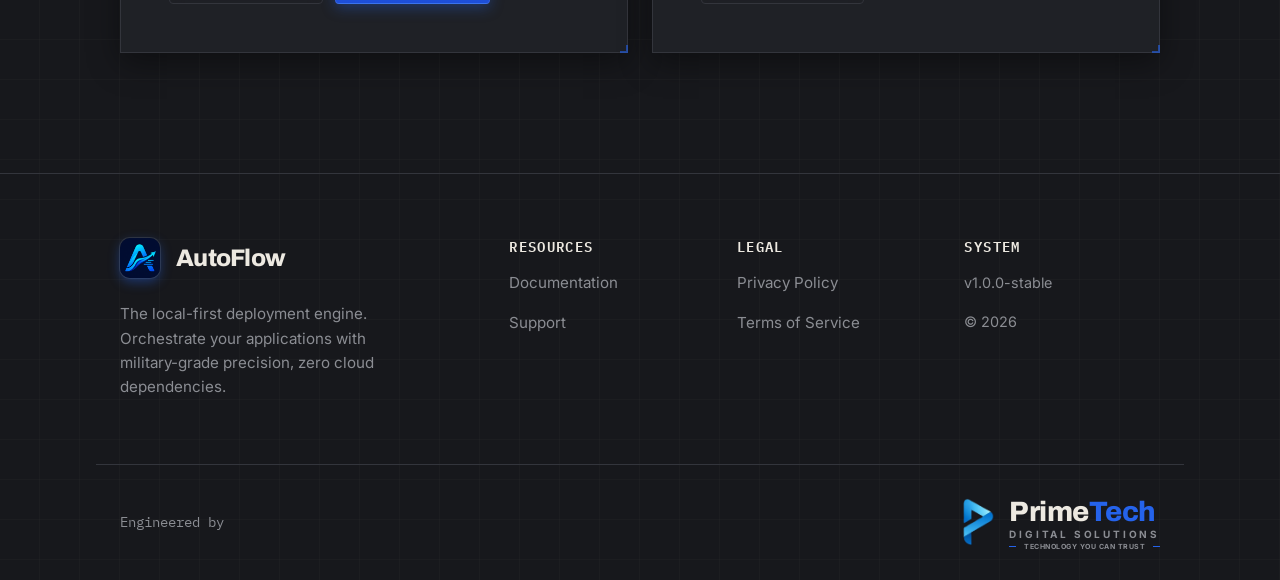
==== commit 017370dd: "chore: auto deploy via AutoFlow" ====
--- a/index.html
+++ b/index.html
@@ -619,8 +619,14 @@
     <div style="width: 100%; padding: 0 4%;">
       <div class="cli-container" style="border: none; background: transparent; padding: 64px 0;">
         <div class="cli-info">
-          <h2>Zero dependencies.</h2>
-          <p class="text-slate">The CLI is bundled with the Desktop application. No Node.js, no npm, zero setup required. Install the app, and you're ready to deploy from any terminal.</p>
+          <h2>Zero dependencies. Built into Desktop.</h2>
+          <p class="text-slate" style="margin-bottom: 16px;">The CLI engine is bundled directly with the Desktop app. No Node.js runtime, no npm packages, zero manual PATH headaches.</p>
+          <div style="background: rgba(37, 99, 235, 0.08); border-left: 3px solid var(--c-primary); padding: 12px 16px; border-radius: 4px; font-family: var(--f-mono); font-size: 0.8rem; color: var(--c-bone); margin-bottom: 20px;">
+            <span style="color: var(--c-signal); font-weight: 600;">// HOW TO ACTIVATE:</span><br>
+            Open Desktop App &rarr; <strong>Settings</strong> &rarr; Click <strong>"Install Global CLI"</strong>.<br>
+            Then run <code style="color: var(--c-signal);">autoflow deploy</code> from any terminal.
+          </div>
+          <a href="docs.html#install" class="btn btn-secondary" style="font-size: 0.8rem; padding: 8px 18px;">Read CLI Setup Guide &rarr;</a>
         </div>
         <div class="cli-code font-mono" style="padding-left: 48px; display: flex; align-items: center; justify-content: center; width: 100%;">
           <img src="./Assets/CLI/image.png" alt="AutoFlow CLI Action" style="width: 100%; max-width: 900px; border: 1px solid var(--c-hairline); border-radius: 8px; box-shadow: 0 20px 40px rgba(0,0,0,0.5);">
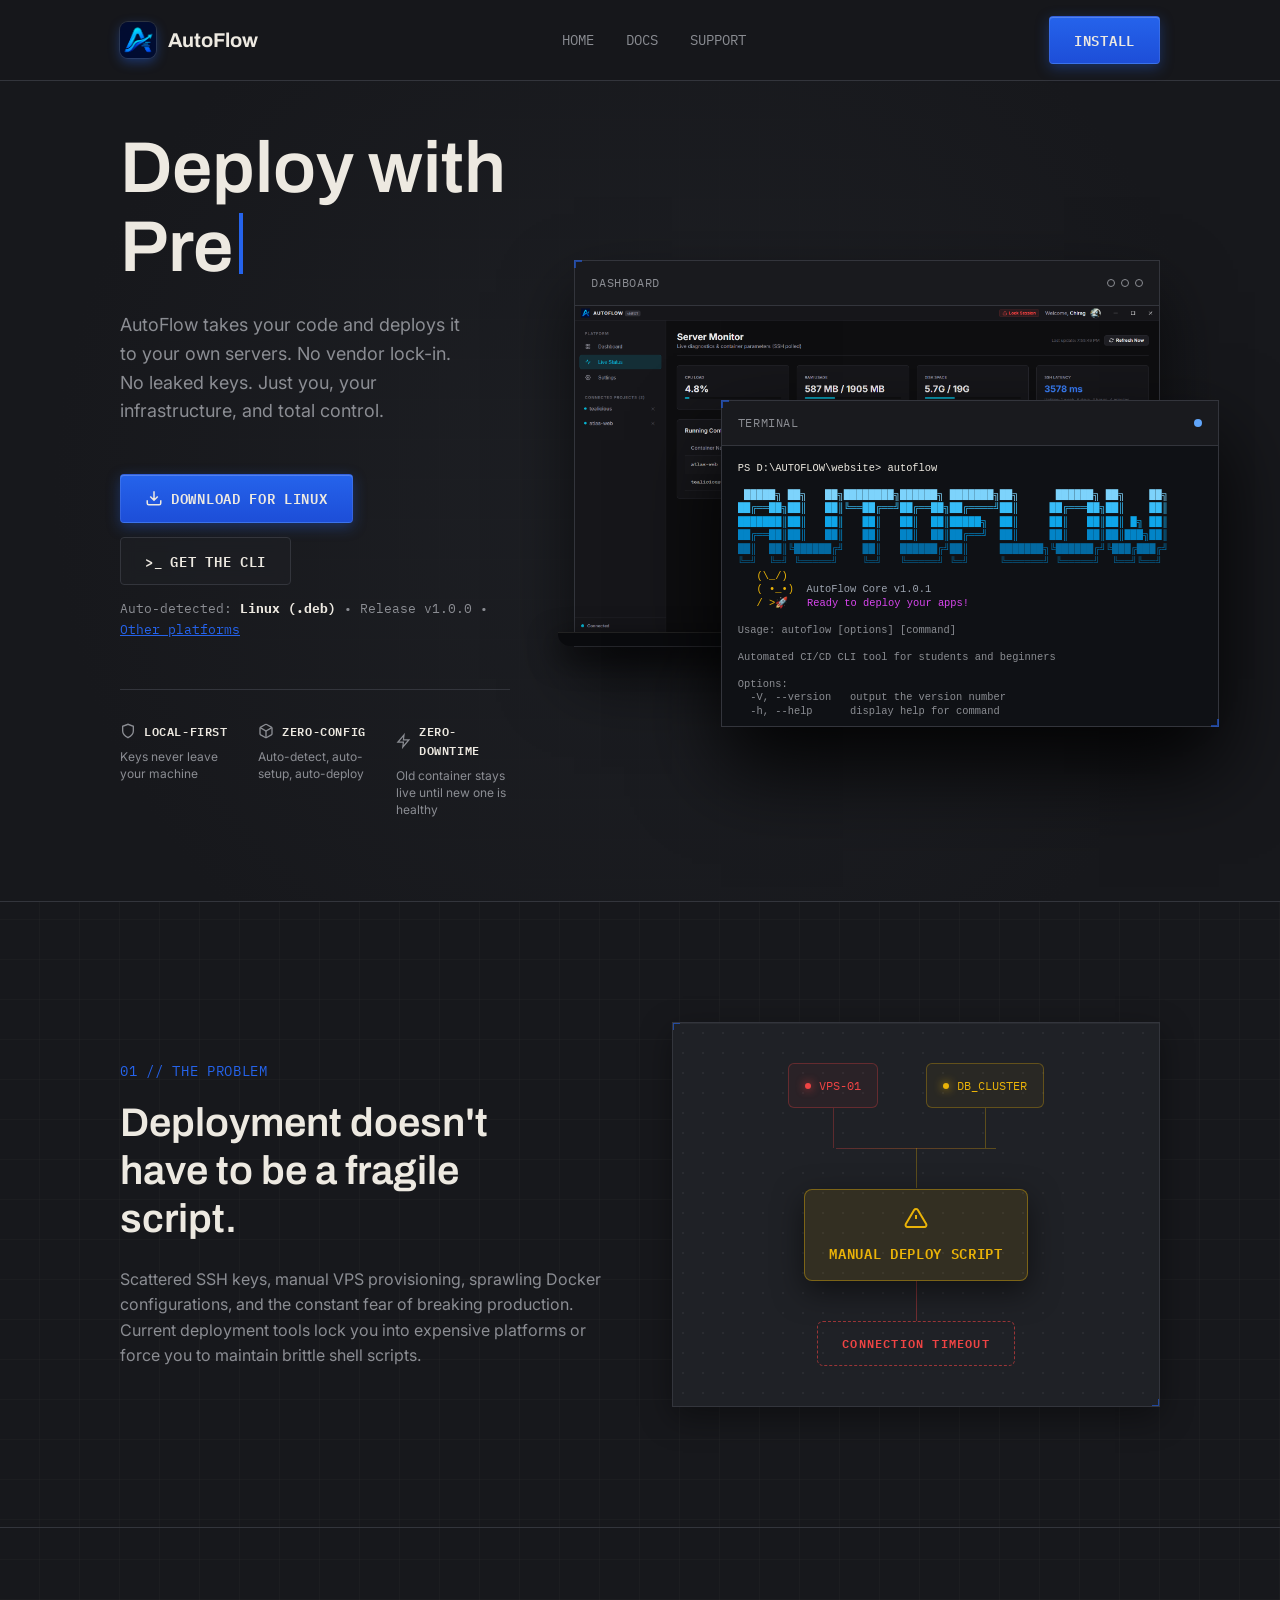
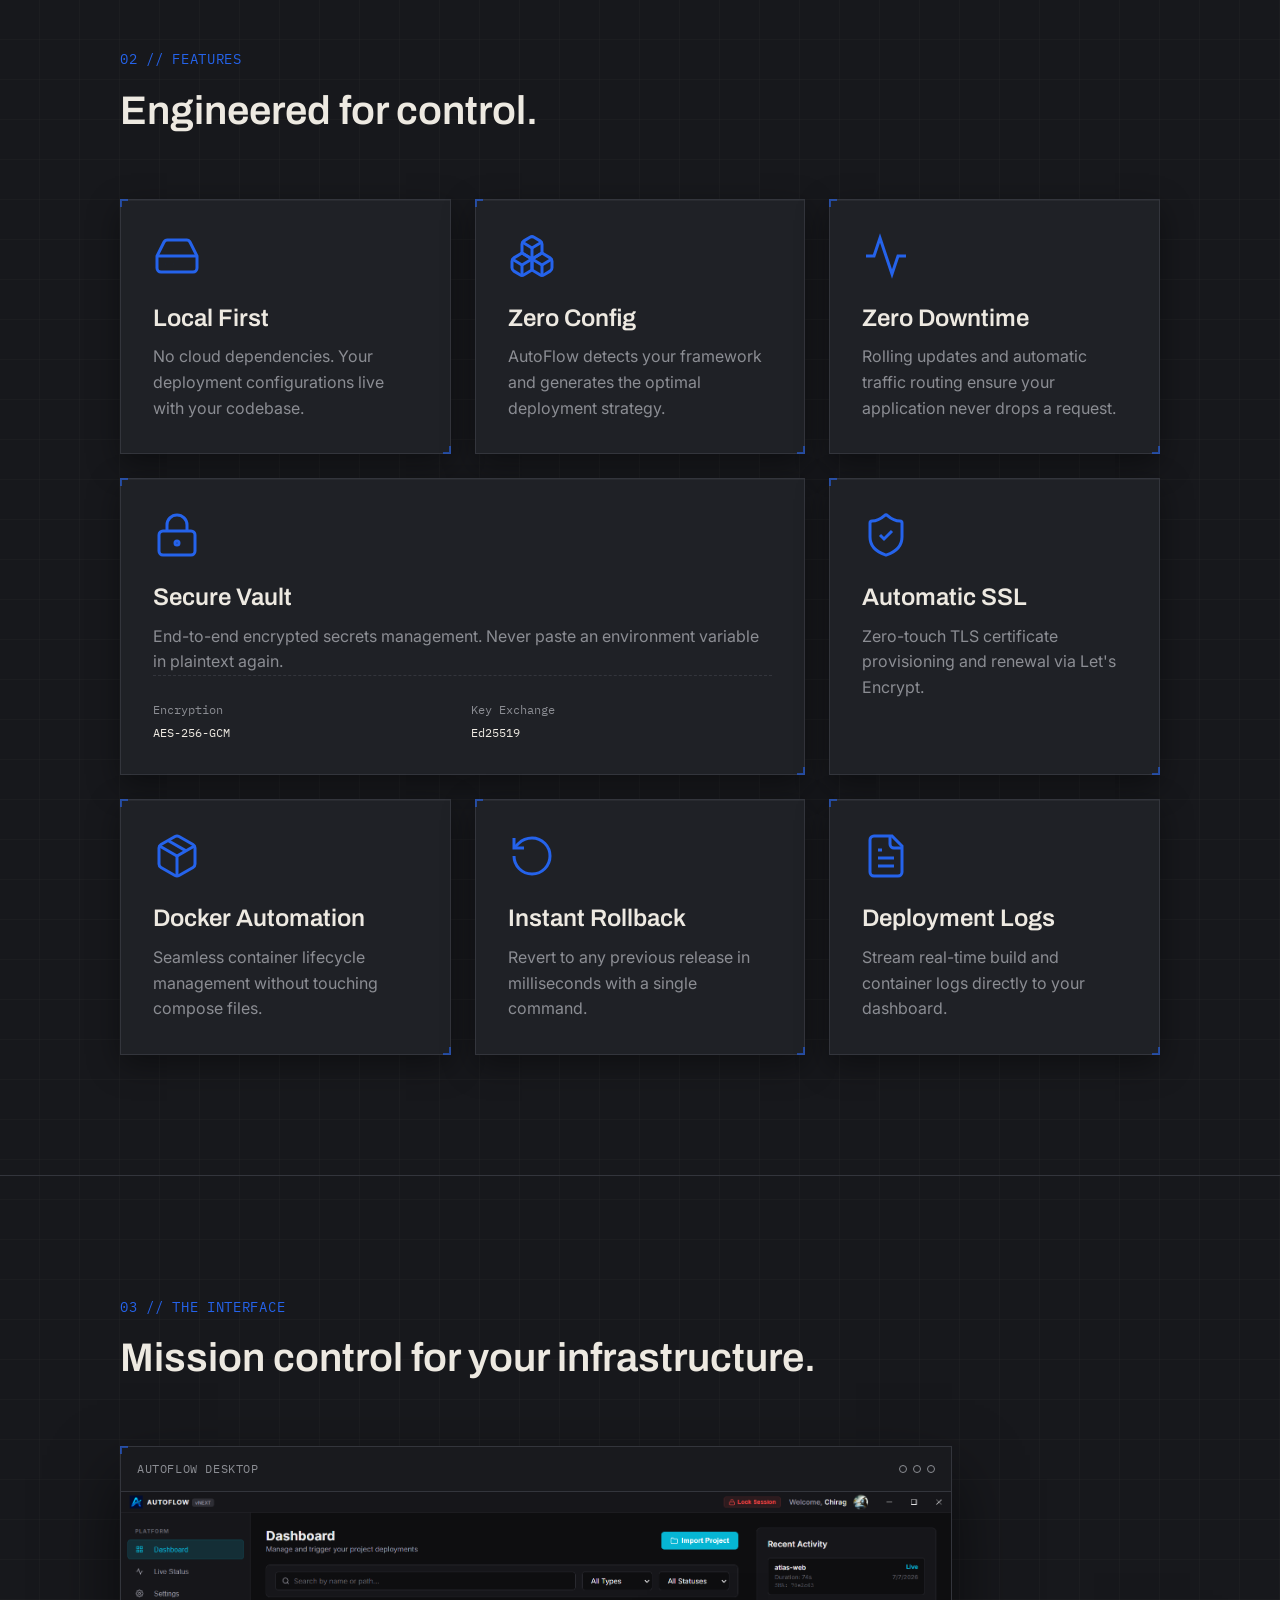
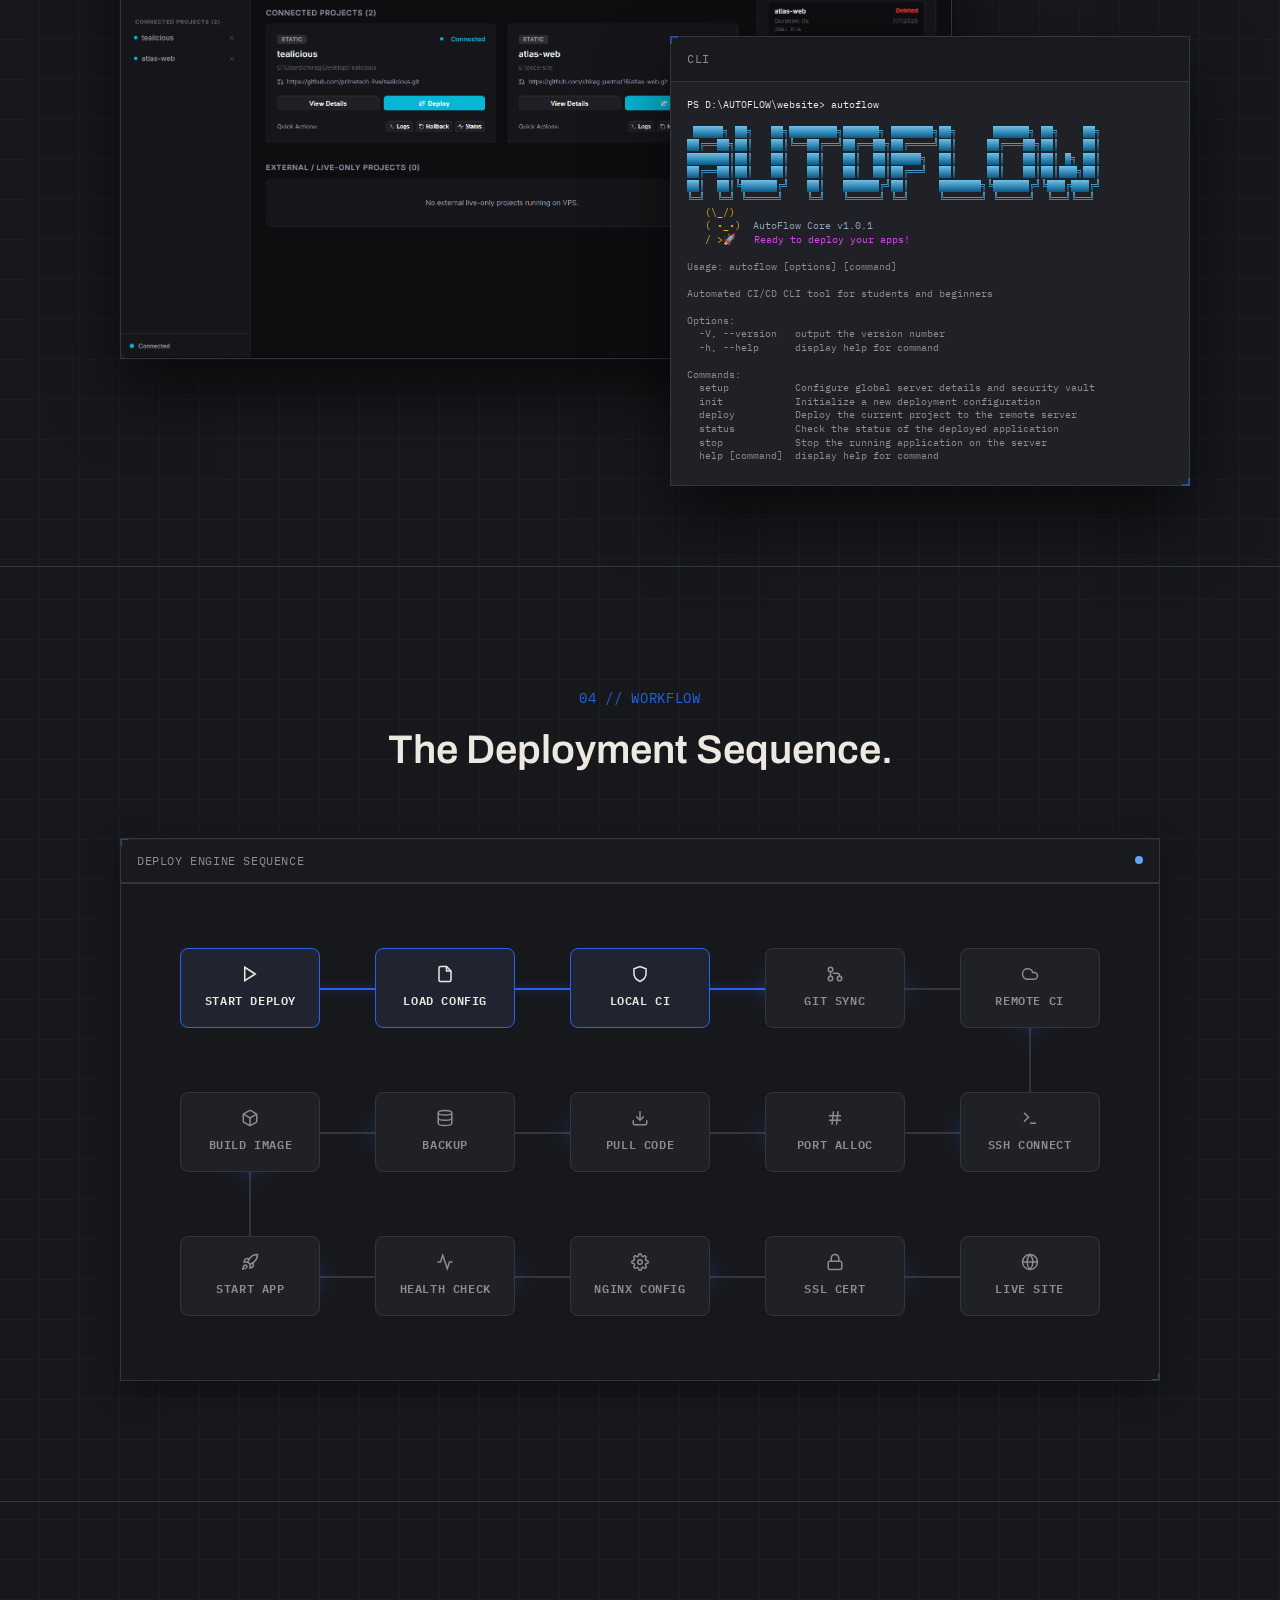
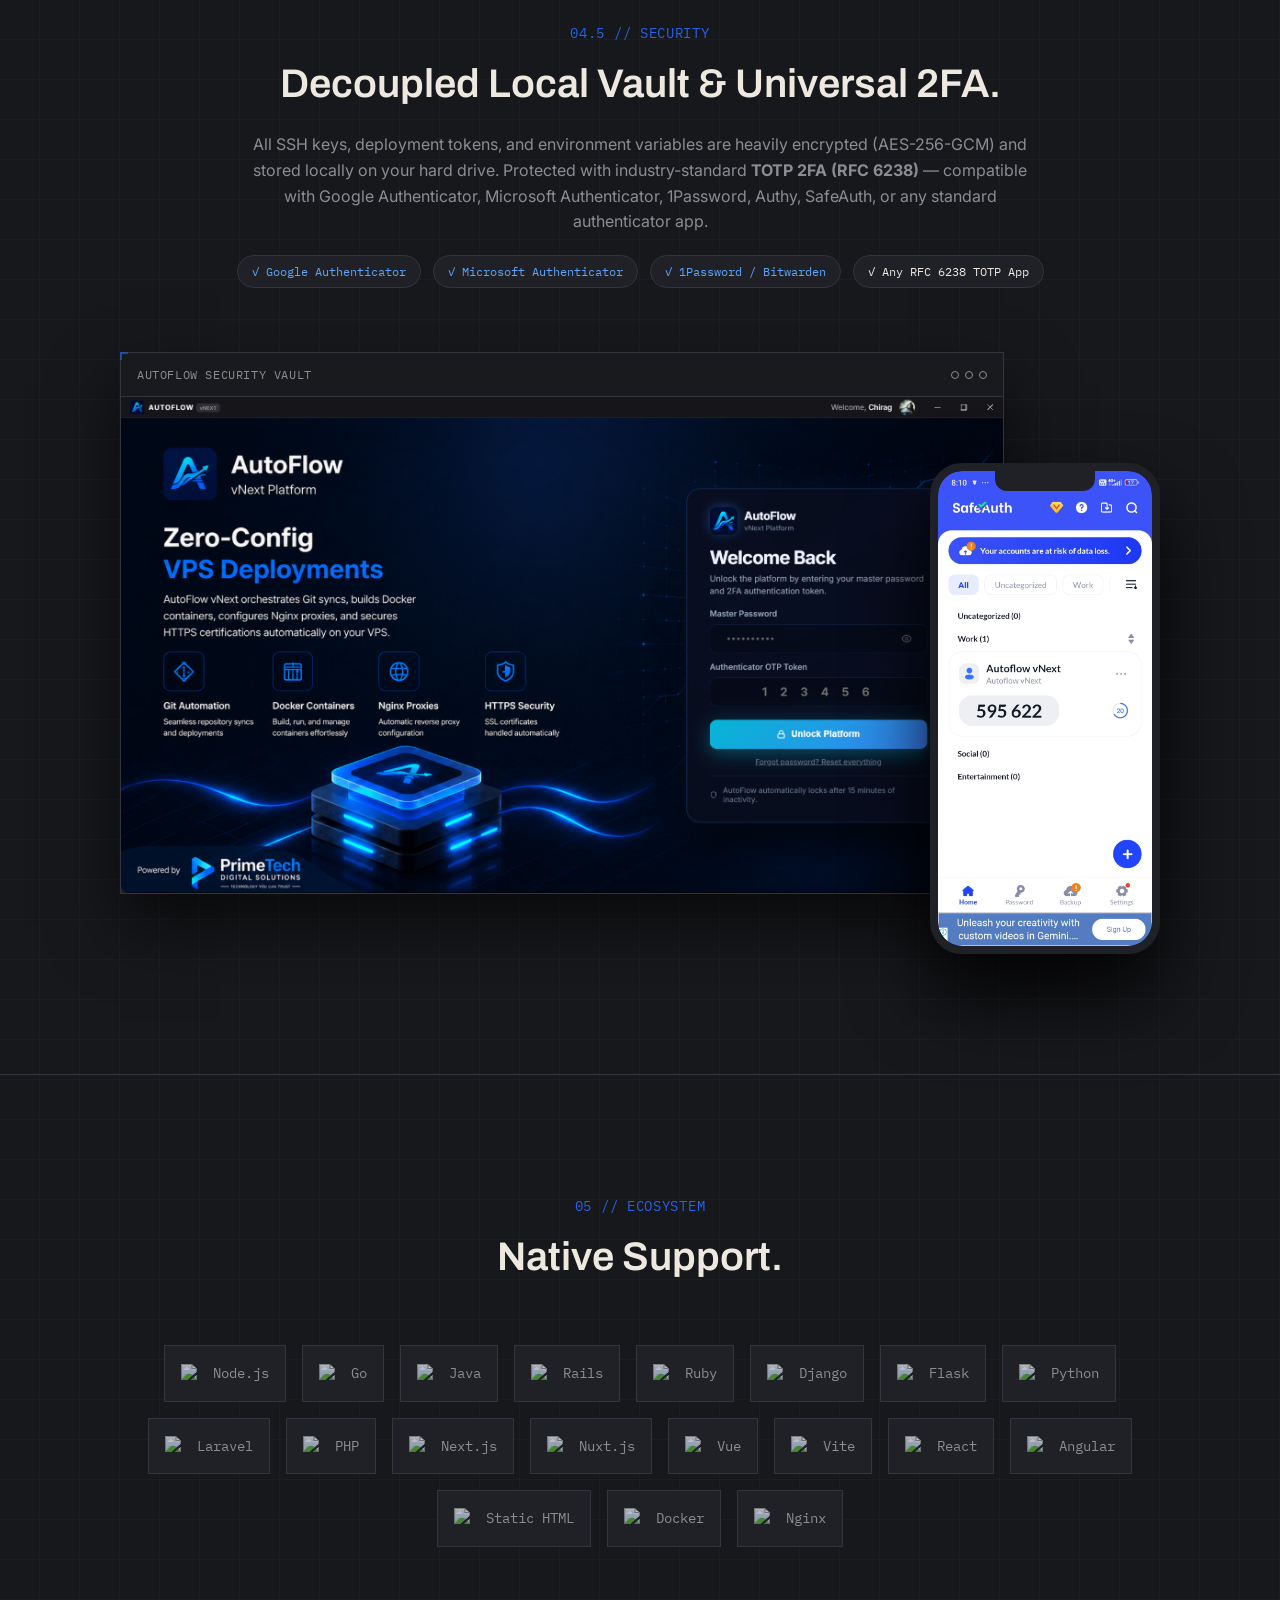
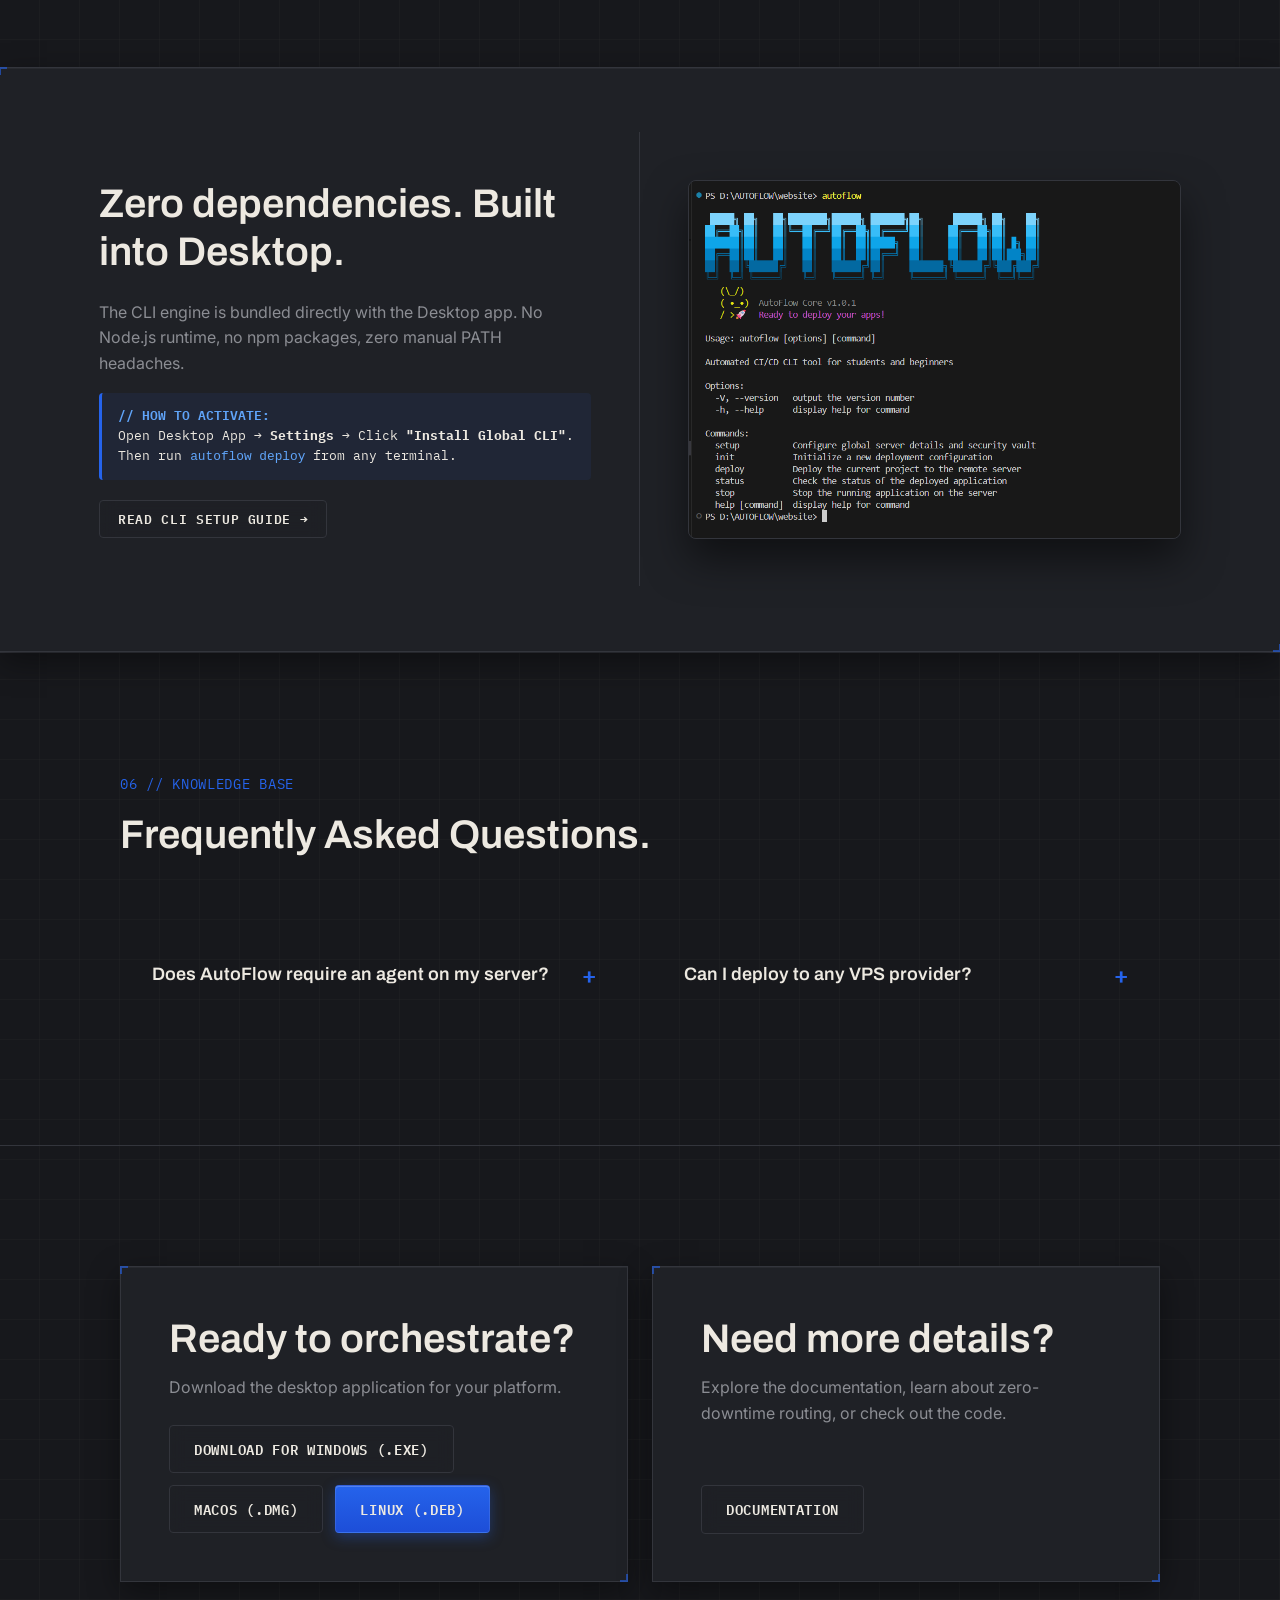
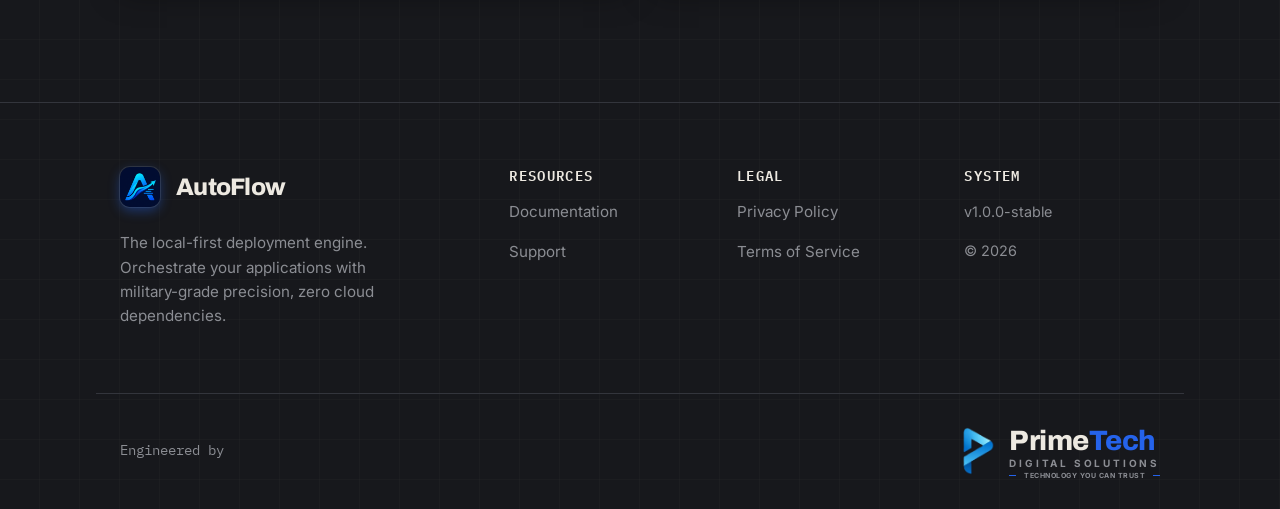
==== commit a0b3db37: "chore: auto deploy via AutoFlow" ====
--- a/index.html
+++ b/index.html
@@ -1,131 +1,380 @@
-<!DOCTYPE html>
+<!doctype html>
 <html lang="en">
-<head>
-  <meta charset="UTF-8">
-  <meta name="viewport" content="width=device-width, initial-scale=1.0">
-  <meta name="description" content="AutoFlow - A local-first deployment orchestrator for developers. Deploy directly to your VPS with precision and zero cloud lock-in.">
-  <title>AutoFlow | Precision Deployment Orchestrator</title>
-  
-  <link rel="canonical" href="https://autoflow.primetech.live/">
-  <meta property="og:title" content="AutoFlow | Precision Deployment Orchestrator">
-  <meta property="og:description" content="Local-first deployment engine. Orchestrate apps with precision, direct SSH execution, zero cloud lock-in.">
-  <meta property="og:type" content="website">
-  <meta property="og:url" content="https://autoflow.primetech.live/">
-  <meta property="og:image" content="https://autoflow.primetech.live/Assets/icon-1.png">
-  <meta name="twitter:card" content="summary">
-
-  <!-- Fonts -->
-  <link rel="preconnect" href="https://fonts.googleapis.com">
-  <link rel="preconnect" href="https://fonts.gstatic.com" crossorigin>
-  <link href="https://fonts.googleapis.com/css2?family=Archivo:wght@400;600;700&family=IBM+Plex+Mono:wght@400;500;600&family=Inter:wght@400;500;600&display=swap" rel="stylesheet">
-  
-  <link rel="stylesheet" href="styles.css">
-
-  <link rel="icon" type="image/png" href="Assets/icon-1.png">
-</head>
-<body>
-
-  <header class="site-header" id="header">
-    <div class="container header-inner">
-      <a href="index.html" class="logo">
-        <img src="Assets/icon-1.png" alt="AutoFlow Icon" class="logo-img">
-        <span class="logo-text">AutoFlow</span>
-      </a>
-      <nav class="main-nav">
-        <a href="index.html">HOME</a>
-        <a href="docs.html">DOCS</a>
-        <a href="support.html">SUPPORT</a>
-      </nav>
-      <div class="header-actions">
-        <a href="index.html#install" class="btn btn-primary" style="text-transform: uppercase;">Install</a>
-      </div>
-    </div>
-  </header>
-
-  <!-- Section 2: Hero -->
-  <section class="hero" id="hero">
-    <div class="hero-bg-vignette"></div>
-    <div class="container hero-inner">
-      <div class="hero-content">
-        
-        <!-- Live Release Notification Pill Badge -->
-        <div style="display: inline-flex; align-items: center; gap: 8px; background: rgba(37, 99, 235, 0.1); border: 1px solid rgba(37, 99, 235, 0.35); padding: 6px 14px; border-radius: 24px; margin-bottom: 24px;">
-          <span style="display: inline-block; width: 8px; height: 8px; border-radius: 50%; background-color: var(--c-signal); box-shadow: 0 0 10px var(--c-signal); animation: pulse 2s infinite;"></span>
-          <span style="font-family: var(--f-mono); font-size: 0.75rem; color: var(--c-signal); font-weight: 600; letter-spacing: 0.05em;">SYSTEM v1.2.4 LIVE</span>
-          <span style="color: var(--c-hairline);">|</span>
-          <span style="font-family: var(--f-mono); font-size: 0.75rem; color: var(--c-bone);">Coming soon to Microsoft Store</span>
-        </div>
-
-        <h1 class="hero-slogan" style="margin-bottom: 24px; font-size: 4.5rem; line-height: 1.1;"></h1>
-        
-        <p class="hero-description" style="font-size: 1.125rem; color: var(--c-slate); margin-bottom: 48px; max-width: 90%; line-height: 1.6;">
-          AutoFlow takes your code and deploys it to your own servers. No vendor lock-in. No leaked keys. Just you, your infrastructure, and total control.
-        </p>
-        
-        <div class="hero-cta-group" style="display: flex; flex-wrap: wrap; gap: 14px;">
-            <a href="https://github.com/primetech-live/Autoflow-Release/releases/download/v1.0.0/Autoflow-vNext_v1.0.0.exe" class="btn btn-primary js-download-btn" style="display: flex; align-items: center; gap: 8px;">
-            <svg width="18" height="18" viewBox="0 0 24 24" fill="none" stroke="currentColor" stroke-width="2"><path d="M21 15v4a2 2 0 0 1-2 2H5a2 2 0 0 1-2-2v-4M7 10l5 5 5-5M12 15V3"/></svg>
-            <span class="js-download-label">DOWNLOAD DESKTOP APP</span>
-          </a>
-          <a href="#cli" class="btn btn-secondary" style="display: flex; align-items: center; gap: 8px;">
-            <span style="font-family: var(--f-mono); font-weight: 600;">>_</span> GET THE CLI
-          </a>
-        </div>
-        <div class="js-os-badge" style="margin-top: 14px; font-size: 0.8125rem; color: var(--c-slate); font-family: var(--f-mono);">
-          Auto-detected: <strong style="color: var(--c-bone);">Windows (.exe)</strong> &bull; Release v1.0.0 &bull; <a href="#install" style="color: var(--c-primary); text-decoration: underline;">Other platforms</a>
-        </div>
-
-        <div style="display: grid; grid-template-columns: repeat(3, 1fr); gap: 24px; margin-top: 48px; border-top: 1px solid var(--c-hairline); padding-top: 32px;">
-          <div>
-            <div style="display: flex; align-items: center; gap: 8px; margin-bottom: 8px;">
-              <svg width="16" height="16" viewBox="0 0 24 24" fill="none" stroke="var(--c-slate)" stroke-width="2"><path d="M12 22s8-4 8-10V5l-8-3-8 3v7c0 6 8 10 8 10z"/></svg>
-              <span style="font-family: var(--f-mono); font-size: 0.75rem; font-weight: 600; color: var(--c-bone); letter-spacing: 0.05em;">LOCAL-FIRST</span>
-            </div>
-            <p style="font-size: 0.75rem; color: var(--c-slate); line-height: 1.4;">Keys never leave your machine</p>
-          </div>
-          <div>
-            <div style="display: flex; align-items: center; gap: 8px; margin-bottom: 8px;">
-              <svg width="16" height="16" viewBox="0 0 24 24" fill="none" stroke="var(--c-slate)" stroke-width="2"><path d="M21 16V8a2 2 0 0 0-1-1.73l-7-4a2 2 0 0 0-2 0l-7 4A2 2 0 0 0 3 8v8a2 2 0 0 0 1 1.73l7 4a2 2 0 0 0 2 0l7-4A2 2 0 0 0 21 16z"/><polyline points="3.27 6.96 12 12.01 20.73 6.96"/><line x1="12" y1="22.08" x2="12" y2="12"/></svg>
-              <span style="font-family: var(--f-mono); font-size: 0.75rem; font-weight: 600; color: var(--c-bone); letter-spacing: 0.05em;">ZERO-CONFIG</span>
-            </div>
-            <p style="font-size: 0.75rem; color: var(--c-slate); line-height: 1.4;">Auto-detect, auto-setup, auto-deploy</p>
-          </div>
-          <div>
-            <div style="display: flex; align-items: center; gap: 8px; margin-bottom: 8px;">
-              <svg width="16" height="16" viewBox="0 0 24 24" fill="none" stroke="var(--c-slate)" stroke-width="2"><polygon points="13 2 3 14 12 14 11 22 21 10 12 10 13 2"/></svg>
-              <span style="font-family: var(--f-mono); font-size: 0.75rem; font-weight: 600; color: var(--c-bone); letter-spacing: 0.05em;">ZERO-DOWNTIME</span>
-            </div>
-            <p style="font-size: 0.75rem; color: var(--c-slate); line-height: 1.4;">Old container stays live until new one is healthy</p>
-          </div>
+  <head>
+    <meta charset="UTF-8" />
+    <meta name="viewport" content="width=device-width, initial-scale=1.0" />
+    <meta
+      name="description"
+      content="AutoFlow - A local-first deployment orchestrator for developers. Deploy directly to your VPS with precision and zero cloud lock-in."
+    />
+    <title>AutoFlow | Precision Deployment Orchestrator</title>
+
+    <link rel="canonical" href="https://autoflow.primetech.live/" />
+    <meta
+      property="og:title"
+      content="AutoFlow | Precision Deployment Orchestrator"
+    />
+    <meta
+      property="og:description"
+      content="Local-first deployment engine. Orchestrate apps with precision, direct SSH execution, zero cloud lock-in."
+    />
+    <meta property="og:type" content="website" />
+    <meta property="og:url" content="https://autoflow.primetech.live/" />
+    <meta
+      property="og:image"
+      content="https://autoflow.primetech.live/Assets/icon-1.png"
+    />
+    <meta name="twitter:card" content="summary" />
+
+    <!-- Fonts -->
+    <link rel="preconnect" href="https://fonts.googleapis.com" />
+    <link rel="preconnect" href="https://fonts.gstatic.com" crossorigin />
+    <link
+      href="https://fonts.googleapis.com/css2?family=Archivo:wght@400;600;700&family=IBM+Plex+Mono:wght@400;500;600&family=Inter:wght@400;500;600&display=swap"
+      rel="stylesheet"
+    />
+
+    <link rel="stylesheet" href="styles.css" />
+
+    <link rel="icon" type="image/png" href="Assets/icon-1.png" />
+  </head>
+  <body>
+    <header class="site-header" id="header">
+      <div class="container header-inner">
+        <a href="index.html" class="logo">
+          <img src="Assets/icon-1.png" alt="AutoFlow Icon" class="logo-img" />
+          <span class="logo-text">AutoFlow</span>
+        </a>
+        <nav class="main-nav">
+          <a href="index.html">HOME</a>
+          <a href="docs.html">DOCS</a>
+          <a href="support.html">SUPPORT</a>
+        </nav>
+        <div class="header-actions">
+          <a
+            href="index.html#install"
+            class="btn btn-primary"
+            style="text-transform: uppercase"
+            >Install</a
+          >
         </div>
       </div>
-      
-      <div class="two-surfaces" style="position: relative; height: auto; padding-bottom: 60px; padding-top: 20px; width: 100%;">
-        
-        <!-- Background Monitor Surface (Laptop style) -->
-        <div class="surface instrument-panel" style="position: relative; height: auto; width: 100%; margin: 0; z-index: 1; border-bottom-left-radius: 0; border-bottom-right-radius: 0;">
-          <div class="panel-header">
-            <span class="panel-label">Dashboard</span>
-            <div class="window-controls">
-              <span></span><span></span><span></span>
-            </div>
-          </div>
-          <div class="showcase-mockup" style="padding: 0; height: auto;">
-            <img src="./Assets/Dashboard/live_monitor.png" alt="AutoFlow Live Monitor" style="width: 100%; height: auto; display: block;">
-          </div>
-          <div style="height: 14px; background: #0a0b0e; border-bottom-left-radius: 12px; border-bottom-right-radius: 12px; margin-top: -2px; position: relative; z-index: 10; border-top: 1px solid #222; width: 106%; margin-left: -3%; box-shadow: 0 10px 30px rgba(0,0,0,0.8);">
-            <div style="width: 60px; height: 4px; background: #222; margin: 0 auto; border-radius: 0 0 4px 4px;"></div>
+    </header>
+
+    <!-- Section 2: Hero -->
+    <section class="hero" id="hero">
+      <div class="hero-bg-vignette"></div>
+      <div class="container hero-inner">
+        <div class="hero-content">
+          <h1
+            class="hero-slogan"
+            style="margin-bottom: 24px; font-size: 4.5rem; line-height: 1.1; min-height: 2.2em;"
+          ><span class="hero-slogan-text">Deploy with Precision.</span><span class="hero-cursor" style="display: inline-block; width: 4px; height: 0.85em; background: var(--c-primary); vertical-align: -0.05em; margin-left: 6px; animation: blink 1s step-end infinite;"></span></h1>
+
+          <p
+            class="hero-description"
+            style="
+              font-size: 1.125rem;
+              color: var(--c-slate);
+              margin-bottom: 48px;
+              max-width: 90%;
+              line-height: 1.6;
+            "
+          >
+            AutoFlow takes your code and deploys it to your own servers. No
+            vendor lock-in. No leaked keys. Just you, your infrastructure, and
+            total control.
+          </p>
+
+          <div
+            class="hero-cta-group"
+            style="display: flex; flex-wrap: wrap; gap: 14px"
+          >
+            <a
+              href="https://github.com/primetech-live/Autoflow-Release/releases/download/v1.0.0/Autoflow-vNext_v1.0.0.exe"
+              class="btn btn-primary js-download-btn"
+              style="display: flex; align-items: center; gap: 8px"
+            >
+              <svg
+                width="18"
+                height="18"
+                viewBox="0 0 24 24"
+                fill="none"
+                stroke="currentColor"
+                stroke-width="2"
+              >
+                <path
+                  d="M21 15v4a2 2 0 0 1-2 2H5a2 2 0 0 1-2-2v-4M7 10l5 5 5-5M12 15V3"
+                />
+              </svg>
+              <span class="js-download-label">DOWNLOAD DESKTOP APP</span>
+            </a>
+            <a
+              href="#cli"
+              class="btn btn-secondary"
+              style="display: flex; align-items: center; gap: 8px"
+            >
+              <span style="font-family: var(--f-mono); font-weight: 600"
+                >>_</span
+              >
+              GET THE CLI
+            </a>
+          </div>
+          <div
+            class="js-os-badge"
+            style="
+              margin-top: 14px;
+              font-size: 0.8125rem;
+              color: var(--c-slate);
+              font-family: var(--f-mono);
+            "
+          >
+            Auto-detected:
+            <strong style="color: var(--c-bone)">Windows (.exe)</strong> &bull;
+            Release v1.0.0 &bull;
+            <a
+              href="#install"
+              style="color: var(--c-primary); text-decoration: underline"
+              >Other platforms</a
+            >
+          </div>
+
+          <div
+            style="
+              display: grid;
+              grid-template-columns: repeat(3, 1fr);
+              gap: 24px;
+              margin-top: 48px;
+              border-top: 1px solid var(--c-hairline);
+              padding-top: 32px;
+            "
+          >
+            <div>
+              <div
+                style="
+                  display: flex;
+                  align-items: center;
+                  gap: 8px;
+                  margin-bottom: 8px;
+                "
+              >
+                <svg
+                  width="16"
+                  height="16"
+                  viewBox="0 0 24 24"
+                  fill="none"
+                  stroke="var(--c-slate)"
+                  stroke-width="2"
+                >
+                  <path d="M12 22s8-4 8-10V5l-8-3-8 3v7c0 6 8 10 8 10z" />
+                </svg>
+                <span
+                  style="
+                    font-family: var(--f-mono);
+                    font-size: 0.75rem;
+                    font-weight: 600;
+                    color: var(--c-bone);
+                    letter-spacing: 0.05em;
+                  "
+                  >LOCAL-FIRST</span
+                >
+              </div>
+              <p
+                style="
+                  font-size: 0.75rem;
+                  color: var(--c-slate);
+                  line-height: 1.4;
+                "
+              >
+                Keys never leave your machine
+              </p>
+            </div>
+            <div>
+              <div
+                style="
+                  display: flex;
+                  align-items: center;
+                  gap: 8px;
+                  margin-bottom: 8px;
+                "
+              >
+                <svg
+                  width="16"
+                  height="16"
+                  viewBox="0 0 24 24"
+                  fill="none"
+                  stroke="var(--c-slate)"
+                  stroke-width="2"
+                >
+                  <path
+                    d="M21 16V8a2 2 0 0 0-1-1.73l-7-4a2 2 0 0 0-2 0l-7 4A2 2 0 0 0 3 8v8a2 2 0 0 0 1 1.73l7 4a2 2 0 0 0 2 0l7-4A2 2 0 0 0 21 16z"
+                  />
+                  <polyline points="3.27 6.96 12 12.01 20.73 6.96" />
+                  <line x1="12" y1="22.08" x2="12" y2="12" />
+                </svg>
+                <span
+                  style="
+                    font-family: var(--f-mono);
+                    font-size: 0.75rem;
+                    font-weight: 600;
+                    color: var(--c-bone);
+                    letter-spacing: 0.05em;
+                  "
+                  >ZERO-CONFIG</span
+                >
+              </div>
+              <p
+                style="
+                  font-size: 0.75rem;
+                  color: var(--c-slate);
+                  line-height: 1.4;
+                "
+              >
+                Auto-detect, auto-setup, auto-deploy
+              </p>
+            </div>
+            <div>
+              <div
+                style="
+                  display: flex;
+                  align-items: center;
+                  gap: 8px;
+                  margin-bottom: 8px;
+                "
+              >
+                <svg
+                  width="16"
+                  height="16"
+                  viewBox="0 0 24 24"
+                  fill="none"
+                  stroke="var(--c-slate)"
+                  stroke-width="2"
+                >
+                  <polygon points="13 2 3 14 12 14 11 22 21 10 12 10 13 2" />
+                </svg>
+                <span
+                  style="
+                    font-family: var(--f-mono);
+                    font-size: 0.75rem;
+                    font-weight: 600;
+                    color: var(--c-bone);
+                    letter-spacing: 0.05em;
+                  "
+                  >ZERO-DOWNTIME</span
+                >
+              </div>
+              <p
+                style="
+                  font-size: 0.75rem;
+                  color: var(--c-slate);
+                  line-height: 1.4;
+                "
+              >
+                Old container stays live until new one is healthy
+              </p>
+            </div>
           </div>
         </div>
 
-        <!-- Foreground Terminal Surface -->
-        <div class="instrument-panel hero-terminal" style="position: absolute; right: -10%; bottom: -20px; width: 85%; z-index: 2; box-shadow: 0 40px 80px rgba(0,0,0,0.9);">
-          <div class="panel-header">
-            <span class="panel-label">Terminal</span>
-            <div class="panel-status-indicator pulse-signal"></div>
-          </div>
-          <div class="panel-body font-mono" style="padding: 16px; background: rgba(15, 17, 21, 0.95); backdrop-filter: blur(12px); max-height: 280px; overflow: hidden;">
-            <pre style="margin: 0; white-space: pre; font-size: 0.65rem; line-height: 1.3; overflow-x: hidden; color: var(--c-slate);">
+        <div
+          class="two-surfaces"
+          style="
+            position: relative;
+            height: auto;
+            padding-bottom: 60px;
+            padding-top: 20px;
+            width: 100%;
+          "
+        >
+          <!-- Background Monitor Surface (Laptop style) -->
+          <div
+            class="surface instrument-panel"
+            style="
+              position: relative;
+              height: auto;
+              width: 100%;
+              margin: 0;
+              z-index: 1;
+              border-bottom-left-radius: 0;
+              border-bottom-right-radius: 0;
+            "
+          >
+            <div class="panel-header">
+              <span class="panel-label">Dashboard</span>
+              <div class="window-controls">
+                <span></span><span></span><span></span>
+              </div>
+            </div>
+            <div class="showcase-mockup" style="padding: 0; height: auto">
+              <img
+                src="./Assets/Dashboard/live_monitor.png"
+                alt="AutoFlow Live Monitor"
+                style="width: 100%; height: auto; display: block"
+              />
+            </div>
+            <div
+              style="
+                height: 14px;
+                background: #0a0b0e;
+                border-bottom-left-radius: 12px;
+                border-bottom-right-radius: 12px;
+                margin-top: -2px;
+                position: relative;
+                z-index: 10;
+                border-top: 1px solid #222;
+                width: 106%;
+                margin-left: -3%;
+                box-shadow: 0 10px 30px rgba(0, 0, 0, 0.8);
+              "
+            >
+              <div
+                style="
+                  width: 60px;
+                  height: 4px;
+                  background: #222;
+                  margin: 0 auto;
+                  border-radius: 0 0 4px 4px;
+                "
+              ></div>
+            </div>
+          </div>
+
+          <!-- Foreground Terminal Surface -->
+          <div
+            class="instrument-panel hero-terminal"
+            style="
+              position: absolute;
+              right: -10%;
+              bottom: -20px;
+              width: 85%;
+              z-index: 2;
+              box-shadow: 0 40px 80px rgba(0, 0, 0, 0.9);
+            "
+          >
+            <div class="panel-header">
+              <span class="panel-label">Terminal</span>
+              <div class="panel-status-indicator pulse-signal"></div>
+            </div>
+            <div
+              class="panel-body font-mono"
+              style="
+                padding: 16px;
+                background: rgba(15, 17, 21, 0.95);
+                backdrop-filter: blur(12px);
+                max-height: 280px;
+                overflow: hidden;
+              "
+            >
+              <pre
+                style="
+                  margin: 0;
+                  white-space: pre;
+                  font-size: 0.65rem;
+                  line-height: 1.3;
+                  overflow-x: hidden;
+                  color: var(--c-slate);
+                "
+              >
 <span style="color: var(--c-bone);">PS D:\AUTOFLOW\website> autoflow</span>
 
  <span style="color: #7dd3fc;">█████╗ ██╗   ██╗████████╗██████╗ ███████╗██╗      ██████╗ ██╗    ██╗</span>
@@ -154,192 +403,657 @@
   stop            Stop the running application on the server
   help [command]  display help for command
 </pre>
+            </div>
           </div>
         </div>
       </div>
-    </div>
-  </section>
-
-
-  <!-- Section 3: The Problem -->
-  <section class="problem section-divider" id="problem">
-    <div class="container">
-      <div class="split-panel">
-        <div class="problem-copy">
-          <span class="section-label font-mono">01 // The Problem</span>
-          <h2>Deployment doesn't have to be a fragile script.</h2>
-          <p class="text-slate">
-            Scattered SSH keys, manual VPS provisioning, sprawling Docker configurations, and the constant fear of breaking production. Current deployment tools lock you into expensive platforms or force you to maintain brittle shell scripts.
-          </p>
-        </div>
-        <div class="problem-diagram instrument-panel" style="padding: 40px; position: relative; min-height: 360px; display: flex; align-items: center; justify-content: center; overflow: hidden;">
-          
-          <!-- Decorative Background Grid -->
-          <div style="position: absolute; inset: 0; background-image: radial-gradient(rgba(255,255,255,0.05) 1px, transparent 1px); background-size: 20px 20px;"></div>
-
-          <div style="position: relative; width: 100%; height: 100%; display: flex; flex-direction: column; align-items: center; z-index: 2;">
-            
-            <!-- Top Nodes -->
-            <div style="display: flex; gap: 48px; margin-bottom: 40px; width: 100%; justify-content: center;">
-              <div style="padding: 12px 16px; border: 1px solid rgba(239,68,68,0.3); background: rgba(239,68,68,0.05); border-radius: 6px; font-family: var(--f-mono); font-size: 0.75rem; color: #ef4444; display: flex; align-items: center; gap: 8px; position: relative;">
-                <div style="width: 6px; height: 6px; background: #ef4444; border-radius: 50%; box-shadow: 0 0 10px #ef4444;"></div>
-                VPS-01
-                <!-- Line down -->
-                <div style="position: absolute; bottom: -41px; left: 50%; width: 1px; height: 40px; background: rgba(239,68,68,0.3);"></div>
-              </div>
-              
-              <div style="padding: 12px 16px; border: 1px solid rgba(234,179,8,0.3); background: rgba(234,179,8,0.05); border-radius: 6px; font-family: var(--f-mono); font-size: 0.75rem; color: #eab308; display: flex; align-items: center; gap: 8px; position: relative;">
-                <div style="width: 6px; height: 6px; background: #eab308; border-radius: 50%; box-shadow: 0 0 10px #eab308;"></div>
-                DB_CLUSTER
-                <!-- Line down -->
-                <div style="position: absolute; bottom: -41px; left: 50%; width: 1px; height: 40px; background: rgba(234,179,8,0.3);"></div>
-              </div>
-            </div>
-
-            <!-- Horizontal connector bus -->
-            <div style="width: 160px; height: 1px; background: linear-gradient(90deg, rgba(239,68,68,0.3), rgba(234,179,8,0.3)); margin-bottom: 40px; position: relative;">
-              <!-- Line down to script -->
-              <div style="position: absolute; top: 0; left: 50%; width: 1px; height: 40px; background: rgba(234,179,8,0.3);"></div>
-            </div>
-
-            <!-- Central Problem Node -->
-            <div style="padding: 16px 24px; border: 1px solid rgba(234,179,8,0.4); background: rgba(234,179,8,0.1); border-radius: 8px; font-family: var(--f-mono); font-size: 0.85rem; color: #eab308; display: flex; flex-direction: column; align-items: center; gap: 12px; z-index: 10; box-shadow: 0 10px 30px rgba(0,0,0,0.5);">
-              <svg width="24" height="24" viewBox="0 0 24 24" fill="none" stroke="currentColor" stroke-width="2"><path d="M10.29 3.86L1.82 18a2 2 0 0 0 1.71 3h16.94a2 2 0 0 0 1.71-3L13.71 3.86a2 2 0 0 0-3.42 0z"/><line x1="12" y1="9" x2="12" y2="13"/><line x1="12" y1="17" x2="12.01" y2="17"/></svg>
-              <span style="letter-spacing: 0.05em; font-weight: 600;">MANUAL DEPLOY SCRIPT</span>
-            </div>
-
-            <!-- Line down to error -->
-            <div style="width: 1px; height: 40px; background: rgba(239,68,68,0.4);"></div>
-
-            <!-- Fatal Error -->
-            <div style="padding: 12px 24px; border: 1px dashed rgba(239,68,68,0.6); background: transparent; border-radius: 6px; font-family: var(--f-mono); font-size: 0.75rem; color: #ef4444; letter-spacing: 0.1em; font-weight: 600;">
-              CONNECTION TIMEOUT
-            </div>
-            
+    </section>
+
+    <!-- Section 3: The Problem -->
+    <section class="problem section-divider" id="problem">
+      <div class="container">
+        <div class="split-panel">
+          <div class="problem-copy">
+            <span class="section-label font-mono">01 // The Problem</span>
+            <h2>Deployment doesn't have to be a fragile script.</h2>
+            <p class="text-slate">
+              Scattered SSH keys, manual VPS provisioning, sprawling Docker
+              configurations, and the constant fear of breaking production.
+              Current deployment tools lock you into expensive platforms or
+              force you to maintain brittle shell scripts.
+            </p>
+          </div>
+          <div
+            class="problem-diagram instrument-panel"
+            style="
+              padding: 40px;
+              position: relative;
+              min-height: 360px;
+              display: flex;
+              align-items: center;
+              justify-content: center;
+              overflow: hidden;
+            "
+          >
+            <!-- Decorative Background Grid -->
+            <div
+              style="
+                position: absolute;
+                inset: 0;
+                background-image: radial-gradient(
+                  rgba(255, 255, 255, 0.05) 1px,
+                  transparent 1px
+                );
+                background-size: 20px 20px;
+              "
+            ></div>
+
+            <div
+              style="
+                position: relative;
+                width: 100%;
+                height: 100%;
+                display: flex;
+                flex-direction: column;
+                align-items: center;
+                z-index: 2;
+              "
+            >
+              <!-- Top Nodes -->
+              <div
+                style="
+                  display: flex;
+                  gap: 48px;
+                  margin-bottom: 40px;
+                  width: 100%;
+                  justify-content: center;
+                "
+              >
+                <div
+                  style="
+                    padding: 12px 16px;
+                    border: 1px solid rgba(239, 68, 68, 0.3);
+                    background: rgba(239, 68, 68, 0.05);
+                    border-radius: 6px;
+                    font-family: var(--f-mono);
+                    font-size: 0.75rem;
+                    color: #ef4444;
+                    display: flex;
+                    align-items: center;
+                    gap: 8px;
+                    position: relative;
+                  "
+                >
+                  <div
+                    style="
+                      width: 6px;
+                      height: 6px;
+                      background: #ef4444;
+                      border-radius: 50%;
+                      box-shadow: 0 0 10px #ef4444;
+                    "
+                  ></div>
+                  VPS-01
+                  <!-- Line down -->
+                  <div
+                    style="
+                      position: absolute;
+                      bottom: -41px;
+                      left: 50%;
+                      width: 1px;
+                      height: 40px;
+                      background: rgba(239, 68, 68, 0.3);
+                    "
+                  ></div>
+                </div>
+
+                <div
+                  style="
+                    padding: 12px 16px;
+                    border: 1px solid rgba(234, 179, 8, 0.3);
+                    background: rgba(234, 179, 8, 0.05);
+                    border-radius: 6px;
+                    font-family: var(--f-mono);
+                    font-size: 0.75rem;
+                    color: #eab308;
+                    display: flex;
+                    align-items: center;
+                    gap: 8px;
+                    position: relative;
+                  "
+                >
+                  <div
+                    style="
+                      width: 6px;
+                      height: 6px;
+                      background: #eab308;
+                      border-radius: 50%;
+                      box-shadow: 0 0 10px #eab308;
+                    "
+                  ></div>
+                  DB_CLUSTER
+                  <!-- Line down -->
+                  <div
+                    style="
+                      position: absolute;
+                      bottom: -41px;
+                      left: 50%;
+                      width: 1px;
+                      height: 40px;
+                      background: rgba(234, 179, 8, 0.3);
+                    "
+                  ></div>
+                </div>
+              </div>
+
+              <!-- Horizontal connector bus -->
+              <div
+                style="
+                  width: 160px;
+                  height: 1px;
+                  background: linear-gradient(
+                    90deg,
+                    rgba(239, 68, 68, 0.3),
+                    rgba(234, 179, 8, 0.3)
+                  );
+                  margin-bottom: 40px;
+                  position: relative;
+                "
+              >
+                <!-- Line down to script -->
+                <div
+                  style="
+                    position: absolute;
+                    top: 0;
+                    left: 50%;
+                    width: 1px;
+                    height: 40px;
+                    background: rgba(234, 179, 8, 0.3);
+                  "
+                ></div>
+              </div>
+
+              <!-- Central Problem Node -->
+              <div
+                style="
+                  padding: 16px 24px;
+                  border: 1px solid rgba(234, 179, 8, 0.4);
+                  background: rgba(234, 179, 8, 0.1);
+                  border-radius: 8px;
+                  font-family: var(--f-mono);
+                  font-size: 0.85rem;
+                  color: #eab308;
+                  display: flex;
+                  flex-direction: column;
+                  align-items: center;
+                  gap: 12px;
+                  z-index: 10;
+                  box-shadow: 0 10px 30px rgba(0, 0, 0, 0.5);
+                "
+              >
+                <svg
+                  width="24"
+                  height="24"
+                  viewBox="0 0 24 24"
+                  fill="none"
+                  stroke="currentColor"
+                  stroke-width="2"
+                >
+                  <path
+                    d="M10.29 3.86L1.82 18a2 2 0 0 0 1.71 3h16.94a2 2 0 0 0 1.71-3L13.71 3.86a2 2 0 0 0-3.42 0z"
+                  />
+                  <line x1="12" y1="9" x2="12" y2="13" />
+                  <line x1="12" y1="17" x2="12.01" y2="17" />
+                </svg>
+                <span style="letter-spacing: 0.05em; font-weight: 600"
+                  >MANUAL DEPLOY SCRIPT</span
+                >
+              </div>
+
+              <!-- Line down to error -->
+              <div
+                style="
+                  width: 1px;
+                  height: 40px;
+                  background: rgba(239, 68, 68, 0.4);
+                "
+              ></div>
+
+              <!-- Fatal Error -->
+              <div
+                style="
+                  padding: 12px 24px;
+                  border: 1px dashed rgba(239, 68, 68, 0.6);
+                  background: transparent;
+                  border-radius: 6px;
+                  font-family: var(--f-mono);
+                  font-size: 0.75rem;
+                  color: #ef4444;
+                  letter-spacing: 0.1em;
+                  font-weight: 600;
+                "
+              >
+                CONNECTION TIMEOUT
+              </div>
+            </div>
           </div>
         </div>
       </div>
-    </div>
-  </section>
-
-  <!-- Section 4: Features -->
-  <section class="features section-divider" id="features">
-    <div class="container">
-      <div class="section-header">
-        <span class="section-label font-mono">02 // Features</span>
-        <h2>Engineered for control.</h2>
-      </div>
-      
-      <div class="features-grid">
-        <div class="feature-card instrument-panel" style="display: flex; gap: 24px; align-items: flex-start; padding: 32px;">
-          <div style="flex-shrink: 0; display: flex; align-items: center; justify-content: center; color: var(--c-primary);">
-            <svg width="48" height="48" viewBox="0 0 24 24" fill="none" stroke="currentColor" stroke-width="1.5"><path d="M22 12H2"/><path d="M5.45 5.11 2 12v6a2 2 0 0 0 2 2h16a2 2 0 0 0 2-2v-6l-3.45-6.89A2 2 0 0 0 16.76 4H7.24a2 2 0 0 0-1.79 1.11z"/><line x1="6" x2="6.01" y1="16" y2="16"/><line x1="10" x2="10.01" y1="16" y2="16"/></svg>
-          </div>
-          <div>
-            <h3 style="margin-top: 0;">Local First</h3>
-            <p class="text-slate" style="margin-bottom: 0;">No cloud dependencies. Your deployment configurations live with your codebase.</p>
-          </div>
+    </section>
+
+    <!-- Section 4: Features -->
+    <section class="features section-divider" id="features">
+      <div class="container">
+        <div class="section-header">
+          <span class="section-label font-mono">02 // Features</span>
+          <h2>Engineered for control.</h2>
         </div>
-        <div class="feature-card instrument-panel" style="display: flex; gap: 24px; align-items: flex-start; padding: 32px;">
-          <div style="flex-shrink: 0; display: flex; align-items: center; justify-content: center; color: var(--c-primary);">
-            <svg width="48" height="48" viewBox="0 0 24 24" fill="none" stroke="currentColor" stroke-width="1.5"><path d="M2.97 12.92A2 2 0 0 0 2 14.63v3.24a2 2 0 0 0 .97 1.71l3 1.8a2 2 0 0 0 2.06 0L12 19v-5.5l-5-3-4.03 2.42z"/><path d="m7 16.5-4.74-2.85"/><path d="m7 16.5 5-3"/><path d="M7 16.5v5.17"/><path d="M12 13.5V19l3.97 2.38a2 2 0 0 0 2.06 0l3-1.8a2 2 0 0 0 .97-1.71v-3.24a2 2 0 0 0-.97-1.71L17 10.5l-5 3z"/><path d="m17 16.5-5-3"/><path d="m17 16.5 4.74-2.85"/><path d="M17 16.5v5.17"/><path d="M7.97 4.42A2 2 0 0 0 7 6.13v4.37l5 3 5-3V6.13a2 2 0 0 0-.97-1.71l-3-1.8a2 2 0 0 0-2.06 0l-3 1.8z"/><path d="M12 8 7.26 5.15"/><path d="m12 8 4.74-2.85"/><path d="M12 13.5V8"/></svg>
-          </div>
-          <div>
-            <h3 style="margin-top: 0;">Zero Config</h3>
-            <p class="text-slate" style="margin-bottom: 0;">AutoFlow detects your framework and generates the optimal deployment strategy.</p>
-          </div>
-        </div>
-        <div class="feature-card instrument-panel" style="display: flex; gap: 24px; align-items: flex-start; padding: 32px;">
-          <div style="flex-shrink: 0; display: flex; align-items: center; justify-content: center; color: var(--c-primary);">
-            <svg width="48" height="48" viewBox="0 0 24 24" fill="none" stroke="currentColor" stroke-width="1.5"><path d="M22 12h-4l-3 9L9 3l-3 9H2"/></svg>
-          </div>
-          <div>
-            <h3 style="margin-top: 0;">Zero Downtime</h3>
-            <p class="text-slate" style="margin-bottom: 0;">Rolling updates and automatic traffic routing ensure your application never drops a request.</p>
-          </div>
-        </div>
-        <!-- Vault Spec Sheet Component -->
-        <div class="feature-card instrument-panel feature-card-wide vault-spec-sheet" style="display: flex; gap: 24px; align-items: flex-start; padding: 32px;">
-          <div style="flex-shrink: 0; display: flex; align-items: center; justify-content: center; color: var(--c-primary);">
-            <svg width="48" height="48" viewBox="0 0 24 24" fill="none" stroke="currentColor" stroke-width="1.5"><circle cx="12" cy="16" r="1"/><rect x="3" y="10" width="18" height="12" rx="2"/><path d="M7 10V7a5 5 0 0 1 10 0v3"/></svg>
-          </div>
-          <div style="flex: 1;">
-            <h3 style="margin-top: 0;">Secure Vault</h3>
-            <p class="text-slate">End-to-end encrypted secrets management. Never paste an environment variable in plaintext again.</p>
-            <div class="spec-grid font-mono">
-              <div class="spec-item"><span>Encryption</span><span>AES-256-GCM</span></div>
-              <div class="spec-item"><span>Key Exchange</span><span>Ed25519</span></div>
-            </div>
-          </div>
-        </div>
-        <div class="feature-card instrument-panel" style="display: flex; gap: 24px; align-items: flex-start; padding: 32px;">
-          <div style="flex-shrink: 0; display: flex; align-items: center; justify-content: center; color: var(--c-primary);">
-            <svg width="48" height="48" viewBox="0 0 24 24" fill="none" stroke="currentColor" stroke-width="1.5"><path d="M20 13c0 5-3.5 7.5-7.66 8.95a1 1 0 0 1-.67-.01C7.5 20.5 4 18 4 13V6a1 1 0 0 1 1-1c2 0 4.5-1.2 6.24-2.72a1.17 1.17 0 0 1 1.52 0C14.51 3.81 17 5 19 5a1 1 0 0 1 1 1z"/><path d="m9 12 2 2 4-4"/></svg>
-          </div>
-          <div>
-            <h3 style="margin-top: 0;">Automatic SSL</h3>
-            <p class="text-slate" style="margin-bottom: 0;">Zero-touch TLS certificate provisioning and renewal via Let's Encrypt.</p>
-          </div>
-        </div>
-        <div class="feature-card instrument-panel" style="display: flex; gap: 24px; align-items: flex-start; padding: 32px;">
-          <div style="flex-shrink: 0; display: flex; align-items: center; justify-content: center; color: var(--c-primary);">
-            <svg width="48" height="48" viewBox="0 0 24 24" fill="none" stroke="currentColor" stroke-width="1.5"><path d="m7.5 4.27 9 5.15"/><path d="M21 8a2 2 0 0 0-1-1.73l-7-4a2 2 0 0 0-2 0l-7 4A2 2 0 0 0 3 8v8a2 2 0 0 0 1 1.73l7 4a2 2 0 0 0 2 0l7-4A2 2 0 0 0 21 16Z"/><path d="m3.3 7 8.7 5 8.7-5"/><path d="M12 22V12"/></svg>
-          </div>
-          <div>
-            <h3 style="margin-top: 0;">Docker Automation</h3>
-            <p class="text-slate" style="margin-bottom: 0;">Seamless container lifecycle management without touching compose files.</p>
-          </div>
-        </div>
-        <div class="feature-card instrument-panel" style="display: flex; gap: 24px; align-items: flex-start; padding: 32px;">
-          <div style="flex-shrink: 0; display: flex; align-items: center; justify-content: center; color: var(--c-primary);">
-            <svg width="48" height="48" viewBox="0 0 24 24" fill="none" stroke="currentColor" stroke-width="1.5"><path d="M3 12a9 9 0 1 0 9-9 9.75 9.75 0 0 0-6.74 2.74L3 8"/><path d="M3 3v5h5"/></svg>
-          </div>
-          <div>
-            <h3 style="margin-top: 0;">Instant Rollback</h3>
-            <p class="text-slate" style="margin-bottom: 0;">Revert to any previous release in milliseconds with a single command.</p>
-          </div>
-        </div>
-        <div class="feature-card instrument-panel" style="display: flex; gap: 24px; align-items: flex-start; padding: 32px;">
-          <div style="flex-shrink: 0; display: flex; align-items: center; justify-content: center; color: var(--c-primary);">
-            <svg width="48" height="48" viewBox="0 0 24 24" fill="none" stroke="currentColor" stroke-width="1.5"><path d="M15 2H6a2 2 0 0 0-2 2v16a2 2 0 0 0 2 2h12a2 2 0 0 0 2-2V7Z"/><path d="M14 2v4a2 2 0 0 0 2 2h4"/><path d="M10 9H8"/><path d="M16 13H8"/><path d="M16 17H8"/></svg>
-          </div>
-          <div>
-            <h3 style="margin-top: 0;">Deployment Logs</h3>
-            <p class="text-slate" style="margin-bottom: 0;">Stream real-time build and container logs directly to your dashboard.</p>
+
+        <div class="features-grid">
+          <div
+            class="feature-card instrument-panel"
+            style="
+              display: flex;
+              gap: 24px;
+              align-items: flex-start;
+              padding: 32px;
+            "
+          >
+            <div
+              style="
+                flex-shrink: 0;
+                display: flex;
+                align-items: center;
+                justify-content: center;
+                color: var(--c-primary);
+              "
+            >
+              <svg
+                width="48"
+                height="48"
+                viewBox="0 0 24 24"
+                fill="none"
+                stroke="currentColor"
+                stroke-width="1.5"
+              >
+                <path d="M22 12H2" />
+                <path
+                  d="M5.45 5.11 2 12v6a2 2 0 0 0 2 2h16a2 2 0 0 0 2-2v-6l-3.45-6.89A2 2 0 0 0 16.76 4H7.24a2 2 0 0 0-1.79 1.11z"
+                />
+                <line x1="6" x2="6.01" y1="16" y2="16" />
+                <line x1="10" x2="10.01" y1="16" y2="16" />
+              </svg>
+            </div>
+            <div>
+              <h3 style="margin-top: 0">Local First</h3>
+              <p class="text-slate" style="margin-bottom: 0">
+                No cloud dependencies. Your deployment configurations live with
+                your codebase.
+              </p>
+            </div>
+          </div>
+          <div
+            class="feature-card instrument-panel"
+            style="
+              display: flex;
+              gap: 24px;
+              align-items: flex-start;
+              padding: 32px;
+            "
+          >
+            <div
+              style="
+                flex-shrink: 0;
+                display: flex;
+                align-items: center;
+                justify-content: center;
+                color: var(--c-primary);
+              "
+            >
+              <svg
+                width="48"
+                height="48"
+                viewBox="0 0 24 24"
+                fill="none"
+                stroke="currentColor"
+                stroke-width="1.5"
+              >
+                <path
+                  d="M2.97 12.92A2 2 0 0 0 2 14.63v3.24a2 2 0 0 0 .97 1.71l3 1.8a2 2 0 0 0 2.06 0L12 19v-5.5l-5-3-4.03 2.42z"
+                />
+                <path d="m7 16.5-4.74-2.85" />
+                <path d="m7 16.5 5-3" />
+                <path d="M7 16.5v5.17" />
+                <path
+                  d="M12 13.5V19l3.97 2.38a2 2 0 0 0 2.06 0l3-1.8a2 2 0 0 0 .97-1.71v-3.24a2 2 0 0 0-.97-1.71L17 10.5l-5 3z"
+                />
+                <path d="m17 16.5-5-3" />
+                <path d="m17 16.5 4.74-2.85" />
+                <path d="M17 16.5v5.17" />
+                <path
+                  d="M7.97 4.42A2 2 0 0 0 7 6.13v4.37l5 3 5-3V6.13a2 2 0 0 0-.97-1.71l-3-1.8a2 2 0 0 0-2.06 0l-3 1.8z"
+                />
+                <path d="M12 8 7.26 5.15" />
+                <path d="m12 8 4.74-2.85" />
+                <path d="M12 13.5V8" />
+              </svg>
+            </div>
+            <div>
+              <h3 style="margin-top: 0">Zero Config</h3>
+              <p class="text-slate" style="margin-bottom: 0">
+                AutoFlow detects your framework and generates the optimal
+                deployment strategy.
+              </p>
+            </div>
+          </div>
+          <div
+            class="feature-card instrument-panel"
+            style="
+              display: flex;
+              gap: 24px;
+              align-items: flex-start;
+              padding: 32px;
+            "
+          >
+            <div
+              style="
+                flex-shrink: 0;
+                display: flex;
+                align-items: center;
+                justify-content: center;
+                color: var(--c-primary);
+              "
+            >
+              <svg
+                width="48"
+                height="48"
+                viewBox="0 0 24 24"
+                fill="none"
+                stroke="currentColor"
+                stroke-width="1.5"
+              >
+                <path d="M22 12h-4l-3 9L9 3l-3 9H2" />
+              </svg>
+            </div>
+            <div>
+              <h3 style="margin-top: 0">Zero Downtime</h3>
+              <p class="text-slate" style="margin-bottom: 0">
+                Rolling updates and automatic traffic routing ensure your
+                application never drops a request.
+              </p>
+            </div>
+          </div>
+          <!-- Vault Spec Sheet Component -->
+          <div
+            class="feature-card instrument-panel feature-card-wide vault-spec-sheet"
+            style="
+              display: flex;
+              gap: 24px;
+              align-items: flex-start;
+              padding: 32px;
+            "
+          >
+            <div
+              style="
+                flex-shrink: 0;
+                display: flex;
+                align-items: center;
+                justify-content: center;
+                color: var(--c-primary);
+              "
+            >
+              <svg
+                width="48"
+                height="48"
+                viewBox="0 0 24 24"
+                fill="none"
+                stroke="currentColor"
+                stroke-width="1.5"
+              >
+                <circle cx="12" cy="16" r="1" />
+                <rect x="3" y="10" width="18" height="12" rx="2" />
+                <path d="M7 10V7a5 5 0 0 1 10 0v3" />
+              </svg>
+            </div>
+            <div style="flex: 1">
+              <h3 style="margin-top: 0">Secure Vault</h3>
+              <p class="text-slate">
+                End-to-end encrypted secrets management. Never paste an
+                environment variable in plaintext again.
+              </p>
+              <div class="spec-grid font-mono">
+                <div class="spec-item">
+                  <span>Encryption</span><span>AES-256-GCM</span>
+                </div>
+                <div class="spec-item">
+                  <span>Key Exchange</span><span>Ed25519</span>
+                </div>
+              </div>
+            </div>
+          </div>
+          <div
+            class="feature-card instrument-panel"
+            style="
+              display: flex;
+              gap: 24px;
+              align-items: flex-start;
+              padding: 32px;
+            "
+          >
+            <div
+              style="
+                flex-shrink: 0;
+                display: flex;
+                align-items: center;
+                justify-content: center;
+                color: var(--c-primary);
+              "
+            >
+              <svg
+                width="48"
+                height="48"
+                viewBox="0 0 24 24"
+                fill="none"
+                stroke="currentColor"
+                stroke-width="1.5"
+              >
+                <path
+                  d="M20 13c0 5-3.5 7.5-7.66 8.95a1 1 0 0 1-.67-.01C7.5 20.5 4 18 4 13V6a1 1 0 0 1 1-1c2 0 4.5-1.2 6.24-2.72a1.17 1.17 0 0 1 1.52 0C14.51 3.81 17 5 19 5a1 1 0 0 1 1 1z"
+                />
+                <path d="m9 12 2 2 4-4" />
+              </svg>
+            </div>
+            <div>
+              <h3 style="margin-top: 0">Automatic SSL</h3>
+              <p class="text-slate" style="margin-bottom: 0">
+                Zero-touch TLS certificate provisioning and renewal via Let's
+                Encrypt.
+              </p>
+            </div>
+          </div>
+          <div
+            class="feature-card instrument-panel"
+            style="
+              display: flex;
+              gap: 24px;
+              align-items: flex-start;
+              padding: 32px;
+            "
+          >
+            <div
+              style="
+                flex-shrink: 0;
+                display: flex;
+                align-items: center;
+                justify-content: center;
+                color: var(--c-primary);
+              "
+            >
+              <svg
+                width="48"
+                height="48"
+                viewBox="0 0 24 24"
+                fill="none"
+                stroke="currentColor"
+                stroke-width="1.5"
+              >
+                <path d="m7.5 4.27 9 5.15" />
+                <path
+                  d="M21 8a2 2 0 0 0-1-1.73l-7-4a2 2 0 0 0-2 0l-7 4A2 2 0 0 0 3 8v8a2 2 0 0 0 1 1.73l7 4a2 2 0 0 0 2 0l7-4A2 2 0 0 0 21 16Z"
+                />
+                <path d="m3.3 7 8.7 5 8.7-5" />
+                <path d="M12 22V12" />
+              </svg>
+            </div>
+            <div>
+              <h3 style="margin-top: 0">Docker Automation</h3>
+              <p class="text-slate" style="margin-bottom: 0">
+                Seamless container lifecycle management without touching compose
+                files.
+              </p>
+            </div>
+          </div>
+          <div
+            class="feature-card instrument-panel"
+            style="
+              display: flex;
+              gap: 24px;
+              align-items: flex-start;
+              padding: 32px;
+            "
+          >
+            <div
+              style="
+                flex-shrink: 0;
+                display: flex;
+                align-items: center;
+                justify-content: center;
+                color: var(--c-primary);
+              "
+            >
+              <svg
+                width="48"
+                height="48"
+                viewBox="0 0 24 24"
+                fill="none"
+                stroke="currentColor"
+                stroke-width="1.5"
+              >
+                <path d="M3 12a9 9 0 1 0 9-9 9.75 9.75 0 0 0-6.74 2.74L3 8" />
+                <path d="M3 3v5h5" />
+              </svg>
+            </div>
+            <div>
+              <h3 style="margin-top: 0">Instant Rollback</h3>
+              <p class="text-slate" style="margin-bottom: 0">
+                Revert to any previous release in milliseconds with a single
+                command.
+              </p>
+            </div>
+          </div>
+          <div
+            class="feature-card instrument-panel"
+            style="
+              display: flex;
+              gap: 24px;
+              align-items: flex-start;
+              padding: 32px;
+            "
+          >
+            <div
+              style="
+                flex-shrink: 0;
+                display: flex;
+                align-items: center;
+                justify-content: center;
+                color: var(--c-primary);
+              "
+            >
+              <svg
+                width="48"
+                height="48"
+                viewBox="0 0 24 24"
+                fill="none"
+                stroke="currentColor"
+                stroke-width="1.5"
+              >
+                <path
+                  d="M15 2H6a2 2 0 0 0-2 2v16a2 2 0 0 0 2 2h12a2 2 0 0 0 2-2V7Z"
+                />
+                <path d="M14 2v4a2 2 0 0 0 2 2h4" />
+                <path d="M10 9H8" />
+                <path d="M16 13H8" />
+                <path d="M16 17H8" />
+              </svg>
+            </div>
+            <div>
+              <h3 style="margin-top: 0">Deployment Logs</h3>
+              <p class="text-slate" style="margin-bottom: 0">
+                Stream real-time build and container logs directly to your
+                dashboard.
+              </p>
+            </div>
           </div>
         </div>
       </div>
-    </div>
-  </section>
-
-  <!-- Section 5: Product Showcase -->
-  <section class="showcase section-divider" id="showcase">
-    <div class="container">
-      <div class="section-header">
-        <span class="section-label font-mono">03 // The Interface</span>
-        <h2>Mission control for your infrastructure.</h2>
-      </div>
-      
-      <!-- Two Surfaces Component (Desktop App + CLI) -->
-      <div class="two-surfaces">
-        <div class="surface desktop-surface instrument-panel" style="height: auto;">
-          <div class="panel-header">
-            <span class="panel-label">AutoFlow Desktop</span>
-            <div class="window-controls">
-              <span></span><span></span><span></span>
-            </div>
-          </div>
-          <div class="showcase-mockup desktop-mockup" style="padding: 0; height: auto;">
-            <img src="./Assets/Dashboard/Dashboard.png" alt="AutoFlow Dashboard" style="width: 100%; height: auto; display: block; border-bottom-left-radius: 8px; border-bottom-right-radius: 8px;">
-          </div>
+    </section>
+
+    <!-- Section 5: Product Showcase -->
+    <section class="showcase section-divider" id="showcase">
+      <div class="container">
+        <div class="section-header">
+          <span class="section-label font-mono">03 // The Interface</span>
+          <h2>Mission control for your infrastructure.</h2>
         </div>
-        
-        <div class="surface cli-surface instrument-panel">
-          <div class="panel-header">
-            <span class="panel-label">CLI</span>
-          </div>
-          <div class="showcase-mockup cli-mockup font-mono" style="padding: 16px; overflow: hidden;">
-            <pre style="margin: 0; font-family: inherit; font-size: 0.65rem; line-height: 1.3; color: var(--c-slate); white-space: pre;">
+
+        <!-- Two Surfaces Component (Desktop App + CLI) -->
+        <div class="two-surfaces">
+          <div
+            class="surface desktop-surface instrument-panel"
+            style="height: auto"
+          >
+            <div class="panel-header">
+              <span class="panel-label">AutoFlow Desktop</span>
+              <div class="window-controls">
+                <span></span><span></span><span></span>
+              </div>
+            </div>
+            <div
+              class="showcase-mockup desktop-mockup"
+              style="padding: 0; height: auto"
+            >
+              <img
+                src="./Assets/Dashboard/Dashboard.png"
+                alt="AutoFlow Dashboard"
+                style="
+                  width: 100%;
+                  height: auto;
+                  display: block;
+                  border-bottom-left-radius: 8px;
+                  border-bottom-right-radius: 8px;
+                "
+              />
+            </div>
+          </div>
+
+          <div class="surface cli-surface instrument-panel">
+            <div class="panel-header">
+              <span class="panel-label">CLI</span>
+            </div>
+            <div
+              class="showcase-mockup cli-mockup font-mono"
+              style="padding: 16px; overflow: hidden"
+            >
+              <pre
+                style="
+                  margin: 0;
+                  font-family: inherit;
+                  font-size: 0.65rem;
+                  line-height: 1.3;
+                  color: var(--c-slate);
+                  white-space: pre;
+                "
+              >
 <span style="color: var(--c-bone);">PS D:\AUTOFLOW\website&gt; autoflow</span>
 
 <span style="background: -webkit-linear-gradient(#7dd3fc, #075985); -webkit-background-clip: text; -webkit-text-fill-color: transparent;"> █████╗ ██╗   ██╗████████╗██████╗ ███████╗██╗      ██████╗ ██╗    ██╗
@@ -367,401 +1081,1092 @@
   status          Check the status of the deployed application
   stop            Stop the running application on the server
   help [command]  display help for command</pre>
+            </div>
           </div>
         </div>
       </div>
-    </div>
-  </section>
-
-  <!-- Section 6: How It Works -->
-  <section class="how-it-works section-divider" id="how-it-works">
-    <div class="container">
-      <div class="section-header center">
-        <span class="section-label font-mono">04 // Workflow</span>
-        <h2>The Deployment Sequence.</h2>
-      </div>
-      
-      <!-- Deploy Sequence Panel Component -->
-      <div class="deploy-sequence-panel instrument-panel">
-        <div class="panel-header">
-          <span class="panel-label">Deploy Engine Sequence</span>
-          <div class="panel-status-indicator pulse-signal"></div>
+    </section>
+
+    <!-- Section 6: How It Works -->
+    <section class="how-it-works section-divider" id="how-it-works">
+      <div class="container">
+        <div class="section-header center">
+          <span class="section-label font-mono">04 // Workflow</span>
+          <h2>The Deployment Sequence.</h2>
         </div>
-        <div class="sequence-track">
-          <div class="sequence-stage active">
-            <div class="stage-box">
-              <div class="stage-icon"><svg width="18" height="18" viewBox="0 0 24 24" fill="none" stroke="currentColor" stroke-width="2"><polygon points="5 3 19 12 5 21 5 3"></polygon></svg></div>
-              <span class="stage-name font-mono">Start Deploy</span>
-            </div>
-          </div>
-          <div class="sequence-stage">
-            <div class="stage-box">
-              <div class="stage-icon"><svg width="18" height="18" viewBox="0 0 24 24" fill="none" stroke="currentColor" stroke-width="2"><path d="M14 2H6a2 2 0 0 0-2 2v16a2 2 0 0 0 2 2h12a2 2 0 0 0 2-2V8z"></path><polyline points="14 2 14 8 20 8"></polyline></svg></div>
-              <span class="stage-name font-mono">Load Config</span>
-            </div>
-          </div>
-          <div class="sequence-stage">
-            <div class="stage-box">
-              <div class="stage-icon"><svg width="18" height="18" viewBox="0 0 24 24" fill="none" stroke="currentColor" stroke-width="2"><path d="M12 22s8-4 8-10V5l-8-3-8 3v7c0 6 8 10 8 10z"></path></svg></div>
-              <span class="stage-name font-mono">Local CI</span>
-            </div>
-          </div>
-          <div class="sequence-stage">
-            <div class="stage-box">
-              <div class="stage-icon"><svg width="18" height="18" viewBox="0 0 24 24" fill="none" stroke="currentColor" stroke-width="2"><circle cx="6" cy="18" r="3"></circle><circle cx="6" cy="6" r="3"></circle><circle cx="18" cy="18" r="3"></circle><line x1="6" y1="9" x2="6" y2="15"></line><path d="M18 15v-1a3 3 0 0 0-3-3H9"></path></svg></div>
-              <span class="stage-name font-mono">Git Sync</span>
-            </div>
-          </div>
-          <div class="sequence-stage">
-            <div class="stage-box">
-              <div class="stage-icon"><svg width="18" height="18" viewBox="0 0 24 24" fill="none" stroke="currentColor" stroke-width="2"><path d="M17.5 19H9a7 7 0 1 1 6.71-9h1.79a4.5 4.5 0 1 1 0 9Z"></path></svg></div>
-              <span class="stage-name font-mono">Remote CI</span>
-            </div>
-          </div>
-          <div class="sequence-stage">
-            <div class="stage-box">
-              <div class="stage-icon"><svg width="18" height="18" viewBox="0 0 24 24" fill="none" stroke="currentColor" stroke-width="2"><polyline points="4 17 10 11 4 5"></polyline><line x1="12" y1="19" x2="20" y2="19"></line></svg></div>
-              <span class="stage-name font-mono">SSH Connect</span>
-            </div>
-          </div>
-          <div class="sequence-stage">
-            <div class="stage-box">
-              <div class="stage-icon"><svg width="18" height="18" viewBox="0 0 24 24" fill="none" stroke="currentColor" stroke-width="2"><line x1="4" y1="9" x2="20" y2="9"></line><line x1="4" y1="15" x2="20" y2="15"></line><line x1="10" y1="3" x2="8" y2="21"></line><line x1="16" y1="3" x2="14" y2="21"></line></svg></div>
-              <span class="stage-name font-mono">Port Alloc</span>
-            </div>
-          </div>
-          <div class="sequence-stage">
-            <div class="stage-box">
-              <div class="stage-icon"><svg width="18" height="18" viewBox="0 0 24 24" fill="none" stroke="currentColor" stroke-width="2"><path d="M21 15v4a2 2 0 0 1-2 2H5a2 2 0 0 1-2-2v-4"></path><polyline points="7 10 12 15 17 10"></polyline><line x1="12" y1="15" x2="12" y2="3"></line></svg></div>
-              <span class="stage-name font-mono">Pull Code</span>
-            </div>
-          </div>
-          <div class="sequence-stage">
-            <div class="stage-box">
-              <div class="stage-icon"><svg width="18" height="18" viewBox="0 0 24 24" fill="none" stroke="currentColor" stroke-width="2"><ellipse cx="12" cy="5" rx="9" ry="3"></ellipse><path d="M21 12c0 1.66-4 3-9 3s-9-1.34-9-3"></path><path d="M3 5v14c0 1.66 4 3 9 3s9-1.34 9-3V5"></path></svg></div>
-              <span class="stage-name font-mono">Backup</span>
-            </div>
-          </div>
-          <div class="sequence-stage">
-            <div class="stage-box">
-              <div class="stage-icon"><svg width="18" height="18" viewBox="0 0 24 24" fill="none" stroke="currentColor" stroke-width="2"><path d="M21 16V8a2 2 0 0 0-1-1.73l-7-4a2 2 0 0 0-2 0l-7 4A2 2 0 0 0 3 8v8a2 2 0 0 0 1 1.73l7 4a2 2 0 0 0 2 0l7-4A2 2 0 0 0 21 16z"></path><polyline points="3.27 6.96 12 12.01 20.73 6.96"></polyline><line x1="12" y1="22.08" x2="12" y2="12"></line></svg></div>
-              <span class="stage-name font-mono">Build Image</span>
-            </div>
-          </div>
-          <div class="sequence-stage">
-            <div class="stage-box">
-              <div class="stage-icon"><svg width="18" height="18" viewBox="0 0 24 24" fill="none" stroke="currentColor" stroke-width="2"><path d="M4.5 16.5c-1.5 1.26-2 5-2 5s3.74-.5 5-2c.71-.84.7-2.13-.09-2.91a2.18 2.18 0 0 0-2.91-.09z"></path><path d="M12 15l-3-3a22 22 0 0 1 2-3.95A12.88 12.88 0 0 1 22 2c0 2.72-.78 7.5-6 11a22.35 22.35 0 0 1-4 2z"></path><path d="M9 12H4s.55-3.03 2-4c1.62-1.08 5 0 5 0"></path><path d="M12 15v5s3.03-.55 4-2c1.08-1.62 0-5 0-5"></path></svg></div>
-              <span class="stage-name font-mono">Start App</span>
-            </div>
-          </div>
-          <div class="sequence-stage">
-            <div class="stage-box">
-              <div class="stage-icon"><svg width="18" height="18" viewBox="0 0 24 24" fill="none" stroke="currentColor" stroke-width="2"><path d="M22 12h-4l-3 9L9 3l-3 9H2"></path></svg></div>
-              <span class="stage-name font-mono">Health Check</span>
-            </div>
-          </div>
-          <div class="sequence-stage">
-            <div class="stage-box">
-              <div class="stage-icon"><svg width="18" height="18" viewBox="0 0 24 24" fill="none" stroke="currentColor" stroke-width="2"><circle cx="12" cy="12" r="3"></circle><path d="M19.4 15a1.65 1.65 0 0 0 .33 1.82l.06.06a2 2 0 0 1 0 2.83 2 2 0 0 1-2.83 0l-.06-.06a1.65 1.65 0 0 0-1.82-.33 1.65 1.65 0 0 0-1 1.51V21a2 2 0 0 1-2 2 2 2 0 0 1-2-2v-.09A1.65 1.65 0 0 0 9 19.4a1.65 1.65 0 0 0-1.82.33l-.06.06a2 2 0 0 1-2.83 0 2 2 0 0 1 0-2.83l.06-.06a1.65 1.65 0 0 0 .33-1.82 1.65 1.65 0 0 0-1.51-1H3a2 2 0 0 1-2-2 2 2 0 0 1 2-2h.09A1.65 1.65 0 0 0 4.6 9a1.65 1.65 0 0 0-.33-1.82l-.06-.06a2 2 0 0 1 0-2.83 2 2 0 0 1 2.83 0l.06.06a1.65 1.65 0 0 0 1.82.33H9a1.65 1.65 0 0 0 1-1.51V3a2 2 0 0 1 2-2 2 2 0 0 1 2 2v.09a1.65 1.65 0 0 0 1 1.51 1.65 1.65 0 0 0 1.82-.33l.06-.06a2 2 0 0 1 2.83 0 2 2 0 0 1 0 2.83l-.06.06a1.65 1.65 0 0 0-.33 1.82V9a1.65 1.65 0 0 0 1.51 1H21a2 2 0 0 1 2 2 2 2 0 0 1-2 2h-.09a1.65 1.65 0 0 0-1.51 1z"></path></svg></div>
-              <span class="stage-name font-mono">Nginx Config</span>
-            </div>
-          </div>
-          <div class="sequence-stage">
-            <div class="stage-box">
-              <div class="stage-icon"><svg width="18" height="18" viewBox="0 0 24 24" fill="none" stroke="currentColor" stroke-width="2"><rect x="3" y="11" width="18" height="11" rx="2" ry="2"></rect><path d="M7 11V7a5 5 0 0 1 10 0v4"></path></svg></div>
-              <span class="stage-name font-mono">SSL Cert</span>
-            </div>
-          </div>
-          <div class="sequence-stage">
-            <div class="stage-box">
-              <div class="stage-icon"><svg width="18" height="18" viewBox="0 0 24 24" fill="none" stroke="currentColor" stroke-width="2"><circle cx="12" cy="12" r="10"></circle><line x1="2" y1="12" x2="22" y2="12"></line><path d="M12 2a15.3 15.3 0 0 1 4 10 15.3 15.3 0 0 1-4 10 15.3 15.3 0 0 1-4-10 15.3 15.3 0 0 1 4-10z"></path></svg></div>
-              <span class="stage-name font-mono">Live Site</span>
+
+        <!-- Deploy Sequence Panel Component -->
+        <div class="deploy-sequence-panel instrument-panel">
+          <div class="panel-header">
+            <span class="panel-label">Deploy Engine Sequence</span>
+            <div class="panel-status-indicator pulse-signal"></div>
+          </div>
+          <div class="sequence-track">
+            <div class="sequence-stage active">
+              <div class="stage-box">
+                <div class="stage-icon">
+                  <svg
+                    width="18"
+                    height="18"
+                    viewBox="0 0 24 24"
+                    fill="none"
+                    stroke="currentColor"
+                    stroke-width="2"
+                  >
+                    <polygon points="5 3 19 12 5 21 5 3"></polygon>
+                  </svg>
+                </div>
+                <span class="stage-name font-mono">Start Deploy</span>
+              </div>
+            </div>
+            <div class="sequence-stage">
+              <div class="stage-box">
+                <div class="stage-icon">
+                  <svg
+                    width="18"
+                    height="18"
+                    viewBox="0 0 24 24"
+                    fill="none"
+                    stroke="currentColor"
+                    stroke-width="2"
+                  >
+                    <path
+                      d="M14 2H6a2 2 0 0 0-2 2v16a2 2 0 0 0 2 2h12a2 2 0 0 0 2-2V8z"
+                    ></path>
+                    <polyline points="14 2 14 8 20 8"></polyline>
+                  </svg>
+                </div>
+                <span class="stage-name font-mono">Load Config</span>
+              </div>
+            </div>
+            <div class="sequence-stage">
+              <div class="stage-box">
+                <div class="stage-icon">
+                  <svg
+                    width="18"
+                    height="18"
+                    viewBox="0 0 24 24"
+                    fill="none"
+                    stroke="currentColor"
+                    stroke-width="2"
+                  >
+                    <path
+                      d="M12 22s8-4 8-10V5l-8-3-8 3v7c0 6 8 10 8 10z"
+                    ></path>
+                  </svg>
+                </div>
+                <span class="stage-name font-mono">Local CI</span>
+              </div>
+            </div>
+            <div class="sequence-stage">
+              <div class="stage-box">
+                <div class="stage-icon">
+                  <svg
+                    width="18"
+                    height="18"
+                    viewBox="0 0 24 24"
+                    fill="none"
+                    stroke="currentColor"
+                    stroke-width="2"
+                  >
+                    <circle cx="6" cy="18" r="3"></circle>
+                    <circle cx="6" cy="6" r="3"></circle>
+                    <circle cx="18" cy="18" r="3"></circle>
+                    <line x1="6" y1="9" x2="6" y2="15"></line>
+                    <path d="M18 15v-1a3 3 0 0 0-3-3H9"></path>
+                  </svg>
+                </div>
+                <span class="stage-name font-mono">Git Sync</span>
+              </div>
+            </div>
+            <div class="sequence-stage">
+              <div class="stage-box">
+                <div class="stage-icon">
+                  <svg
+                    width="18"
+                    height="18"
+                    viewBox="0 0 24 24"
+                    fill="none"
+                    stroke="currentColor"
+                    stroke-width="2"
+                  >
+                    <path
+                      d="M17.5 19H9a7 7 0 1 1 6.71-9h1.79a4.5 4.5 0 1 1 0 9Z"
+                    ></path>
+                  </svg>
+                </div>
+                <span class="stage-name font-mono">Remote CI</span>
+              </div>
+            </div>
+            <div class="sequence-stage">
+              <div class="stage-box">
+                <div class="stage-icon">
+                  <svg
+                    width="18"
+                    height="18"
+                    viewBox="0 0 24 24"
+                    fill="none"
+                    stroke="currentColor"
+                    stroke-width="2"
+                  >
+                    <polyline points="4 17 10 11 4 5"></polyline>
+                    <line x1="12" y1="19" x2="20" y2="19"></line>
+                  </svg>
+                </div>
+                <span class="stage-name font-mono">SSH Connect</span>
+              </div>
+            </div>
+            <div class="sequence-stage">
+              <div class="stage-box">
+                <div class="stage-icon">
+                  <svg
+                    width="18"
+                    height="18"
+                    viewBox="0 0 24 24"
+                    fill="none"
+                    stroke="currentColor"
+                    stroke-width="2"
+                  >
+                    <line x1="4" y1="9" x2="20" y2="9"></line>
+                    <line x1="4" y1="15" x2="20" y2="15"></line>
+                    <line x1="10" y1="3" x2="8" y2="21"></line>
+                    <line x1="16" y1="3" x2="14" y2="21"></line>
+                  </svg>
+                </div>
+                <span class="stage-name font-mono">Port Alloc</span>
+              </div>
+            </div>
+            <div class="sequence-stage">
+              <div class="stage-box">
+                <div class="stage-icon">
+                  <svg
+                    width="18"
+                    height="18"
+                    viewBox="0 0 24 24"
+                    fill="none"
+                    stroke="currentColor"
+                    stroke-width="2"
+                  >
+                    <path d="M21 15v4a2 2 0 0 1-2 2H5a2 2 0 0 1-2-2v-4"></path>
+                    <polyline points="7 10 12 15 17 10"></polyline>
+                    <line x1="12" y1="15" x2="12" y2="3"></line>
+                  </svg>
+                </div>
+                <span class="stage-name font-mono">Pull Code</span>
+              </div>
+            </div>
+            <div class="sequence-stage">
+              <div class="stage-box">
+                <div class="stage-icon">
+                  <svg
+                    width="18"
+                    height="18"
+                    viewBox="0 0 24 24"
+                    fill="none"
+                    stroke="currentColor"
+                    stroke-width="2"
+                  >
+                    <ellipse cx="12" cy="5" rx="9" ry="3"></ellipse>
+                    <path d="M21 12c0 1.66-4 3-9 3s-9-1.34-9-3"></path>
+                    <path d="M3 5v14c0 1.66 4 3 9 3s9-1.34 9-3V5"></path>
+                  </svg>
+                </div>
+                <span class="stage-name font-mono">Backup</span>
+              </div>
+            </div>
+            <div class="sequence-stage">
+              <div class="stage-box">
+                <div class="stage-icon">
+                  <svg
+                    width="18"
+                    height="18"
+                    viewBox="0 0 24 24"
+                    fill="none"
+                    stroke="currentColor"
+                    stroke-width="2"
+                  >
+                    <path
+                      d="M21 16V8a2 2 0 0 0-1-1.73l-7-4a2 2 0 0 0-2 0l-7 4A2 2 0 0 0 3 8v8a2 2 0 0 0 1 1.73l7 4a2 2 0 0 0 2 0l7-4A2 2 0 0 0 21 16z"
+                    ></path>
+                    <polyline points="3.27 6.96 12 12.01 20.73 6.96"></polyline>
+                    <line x1="12" y1="22.08" x2="12" y2="12"></line>
+                  </svg>
+                </div>
+                <span class="stage-name font-mono">Build Image</span>
+              </div>
+            </div>
+            <div class="sequence-stage">
+              <div class="stage-box">
+                <div class="stage-icon">
+                  <svg
+                    width="18"
+                    height="18"
+                    viewBox="0 0 24 24"
+                    fill="none"
+                    stroke="currentColor"
+                    stroke-width="2"
+                  >
+                    <path
+                      d="M4.5 16.5c-1.5 1.26-2 5-2 5s3.74-.5 5-2c.71-.84.7-2.13-.09-2.91a2.18 2.18 0 0 0-2.91-.09z"
+                    ></path>
+                    <path
+                      d="M12 15l-3-3a22 22 0 0 1 2-3.95A12.88 12.88 0 0 1 22 2c0 2.72-.78 7.5-6 11a22.35 22.35 0 0 1-4 2z"
+                    ></path>
+                    <path d="M9 12H4s.55-3.03 2-4c1.62-1.08 5 0 5 0"></path>
+                    <path d="M12 15v5s3.03-.55 4-2c1.08-1.62 0-5 0-5"></path>
+                  </svg>
+                </div>
+                <span class="stage-name font-mono">Start App</span>
+              </div>
+            </div>
+            <div class="sequence-stage">
+              <div class="stage-box">
+                <div class="stage-icon">
+                  <svg
+                    width="18"
+                    height="18"
+                    viewBox="0 0 24 24"
+                    fill="none"
+                    stroke="currentColor"
+                    stroke-width="2"
+                  >
+                    <path d="M22 12h-4l-3 9L9 3l-3 9H2"></path>
+                  </svg>
+                </div>
+                <span class="stage-name font-mono">Health Check</span>
+              </div>
+            </div>
+            <div class="sequence-stage">
+              <div class="stage-box">
+                <div class="stage-icon">
+                  <svg
+                    width="18"
+                    height="18"
+                    viewBox="0 0 24 24"
+                    fill="none"
+                    stroke="currentColor"
+                    stroke-width="2"
+                  >
+                    <circle cx="12" cy="12" r="3"></circle>
+                    <path
+                      d="M19.4 15a1.65 1.65 0 0 0 .33 1.82l.06.06a2 2 0 0 1 0 2.83 2 2 0 0 1-2.83 0l-.06-.06a1.65 1.65 0 0 0-1.82-.33 1.65 1.65 0 0 0-1 1.51V21a2 2 0 0 1-2 2 2 2 0 0 1-2-2v-.09A1.65 1.65 0 0 0 9 19.4a1.65 1.65 0 0 0-1.82.33l-.06.06a2 2 0 0 1-2.83 0 2 2 0 0 1 0-2.83l.06-.06a1.65 1.65 0 0 0 .33-1.82 1.65 1.65 0 0 0-1.51-1H3a2 2 0 0 1-2-2 2 2 0 0 1 2-2h.09A1.65 1.65 0 0 0 4.6 9a1.65 1.65 0 0 0-.33-1.82l-.06-.06a2 2 0 0 1 0-2.83 2 2 0 0 1 2.83 0l.06.06a1.65 1.65 0 0 0 1.82.33H9a1.65 1.65 0 0 0 1-1.51V3a2 2 0 0 1 2-2 2 2 0 0 1 2 2v.09a1.65 1.65 0 0 0 1 1.51 1.65 1.65 0 0 0 1.82-.33l.06-.06a2 2 0 0 1 2.83 0 2 2 0 0 1 0 2.83l-.06.06a1.65 1.65 0 0 0-.33 1.82V9a1.65 1.65 0 0 0 1.51 1H21a2 2 0 0 1 2 2 2 2 0 0 1-2 2h-.09a1.65 1.65 0 0 0-1.51 1z"
+                    ></path>
+                  </svg>
+                </div>
+                <span class="stage-name font-mono">Nginx Config</span>
+              </div>
+            </div>
+            <div class="sequence-stage">
+              <div class="stage-box">
+                <div class="stage-icon">
+                  <svg
+                    width="18"
+                    height="18"
+                    viewBox="0 0 24 24"
+                    fill="none"
+                    stroke="currentColor"
+                    stroke-width="2"
+                  >
+                    <rect
+                      x="3"
+                      y="11"
+                      width="18"
+                      height="11"
+                      rx="2"
+                      ry="2"
+                    ></rect>
+                    <path d="M7 11V7a5 5 0 0 1 10 0v4"></path>
+                  </svg>
+                </div>
+                <span class="stage-name font-mono">SSL Cert</span>
+              </div>
+            </div>
+            <div class="sequence-stage">
+              <div class="stage-box">
+                <div class="stage-icon">
+                  <svg
+                    width="18"
+                    height="18"
+                    viewBox="0 0 24 24"
+                    fill="none"
+                    stroke="currentColor"
+                    stroke-width="2"
+                  >
+                    <circle cx="12" cy="12" r="10"></circle>
+                    <line x1="2" y1="12" x2="22" y2="12"></line>
+                    <path
+                      d="M12 2a15.3 15.3 0 0 1 4 10 15.3 15.3 0 0 1-4 10 15.3 15.3 0 0 1-4-10 15.3 15.3 0 0 1 4-10z"
+                    ></path>
+                  </svg>
+                </div>
+                <span class="stage-name font-mono">Live Site</span>
+              </div>
             </div>
           </div>
         </div>
       </div>
-    </div>
-  </section>
-  <!-- Section 6.5: Security Vault -->
-  <section class="local-vault section-divider" id="security">
-    <div class="container">
-      <div class="section-header center">
-        <span class="section-label font-mono">04.5 // Security</span>
-        <h2>Decoupled Local Vault &amp; Universal 2FA.</h2>
-        <p class="text-slate" style="max-width: 800px; margin: 16px auto 0;">
-          All SSH keys, deployment tokens, and environment variables are heavily encrypted (AES-256-GCM) and stored locally on your hard drive. Protected with industry-standard <strong>TOTP 2FA (RFC 6238)</strong> — compatible with Google Authenticator, Microsoft Authenticator, 1Password, Authy, SafeAuth, or any standard authenticator app.
-        </p>
-        <div style="display: flex; justify-content: center; gap: 12px; margin-top: 20px; flex-wrap: wrap;">
-          <span style="font-family: var(--f-mono); font-size: 0.75rem; background: var(--c-panel); border: 1px solid var(--c-hairline); padding: 6px 14px; border-radius: 20px; color: var(--c-signal);">✓ Google Authenticator</span>
-          <span style="font-family: var(--f-mono); font-size: 0.75rem; background: var(--c-panel); border: 1px solid var(--c-hairline); padding: 6px 14px; border-radius: 20px; color: var(--c-signal);">✓ Microsoft Authenticator</span>
-          <span style="font-family: var(--f-mono); font-size: 0.75rem; background: var(--c-panel); border: 1px solid var(--c-hairline); padding: 6px 14px; border-radius: 20px; color: var(--c-signal);">✓ 1Password / Bitwarden</span>
-          <span style="font-family: var(--f-mono); font-size: 0.75rem; background: var(--c-panel); border: 1px solid var(--c-hairline); padding: 6px 14px; border-radius: 20px; color: var(--c-bone);">✓ Any RFC 6238 TOTP App</span>
+    </section>
+    <!-- Section 6.5: Security Vault -->
+    <section class="local-vault section-divider" id="security">
+      <div class="container">
+        <div class="section-header center">
+          <span class="section-label font-mono">04.5 // Security</span>
+          <h2>Decoupled Local Vault &amp; Universal 2FA.</h2>
+          <p class="text-slate" style="max-width: 800px; margin: 16px auto 0">
+            All SSH keys, deployment tokens, and environment variables are
+            heavily encrypted (AES-256-GCM) and stored locally on your hard
+            drive. Protected with industry-standard
+            <strong>TOTP 2FA (RFC 6238)</strong> — compatible with Google
+            Authenticator, Microsoft Authenticator, 1Password, Authy, SafeAuth,
+            or any standard authenticator app.
+          </p>
+          <div
+            style="
+              display: flex;
+              justify-content: center;
+              gap: 12px;
+              margin-top: 20px;
+              flex-wrap: wrap;
+            "
+          >
+            <span
+              style="
+                font-family: var(--f-mono);
+                font-size: 0.75rem;
+                background: var(--c-panel);
+                border: 1px solid var(--c-hairline);
+                padding: 6px 14px;
+                border-radius: 20px;
+                color: var(--c-signal);
+              "
+              >✓ Google Authenticator</span
+            >
+            <span
+              style="
+                font-family: var(--f-mono);
+                font-size: 0.75rem;
+                background: var(--c-panel);
+                border: 1px solid var(--c-hairline);
+                padding: 6px 14px;
+                border-radius: 20px;
+                color: var(--c-signal);
+              "
+              >✓ Microsoft Authenticator</span
+            >
+            <span
+              style="
+                font-family: var(--f-mono);
+                font-size: 0.75rem;
+                background: var(--c-panel);
+                border: 1px solid var(--c-hairline);
+                padding: 6px 14px;
+                border-radius: 20px;
+                color: var(--c-signal);
+              "
+              >✓ 1Password / Bitwarden</span
+            >
+            <span
+              style="
+                font-family: var(--f-mono);
+                font-size: 0.75rem;
+                background: var(--c-panel);
+                border: 1px solid var(--c-hairline);
+                padding: 6px 14px;
+                border-radius: 20px;
+                color: var(--c-bone);
+              "
+              >✓ Any RFC 6238 TOTP App</span
+            >
+          </div>
+        </div>
+
+        <div
+          class="two-surfaces"
+          style="
+            position: relative;
+            height: auto;
+            padding-bottom: 60px;
+            margin-top: 48px;
+          "
+        >
+          <!-- Desktop Surface -->
+          <div
+            class="surface instrument-panel"
+            style="
+              position: relative;
+              height: auto;
+              width: 85%;
+              margin: 0;
+              z-index: 1;
+            "
+          >
+            <div class="panel-header">
+              <span class="panel-label">AutoFlow Security Vault</span>
+              <div class="window-controls">
+                <span></span><span></span><span></span>
+              </div>
+            </div>
+            <div class="showcase-mockup" style="padding: 0; height: auto">
+              <img
+                src="./Assets/Onboarding/Vault_common_login_screen.png"
+                alt="AutoFlow Security Vault"
+                style="
+                  width: 100%;
+                  height: auto;
+                  display: block;
+                  border-bottom-left-radius: 8px;
+                  border-bottom-right-radius: 8px;
+                "
+              />
+            </div>
+          </div>
+
+          <!-- Mobile Surface -->
+          <div
+            class="surface mobile-surface"
+            style="
+              position: absolute;
+              right: 0;
+              bottom: 0;
+              width: 230px;
+              z-index: 2;
+              padding: 0;
+              border-radius: 32px;
+              overflow: hidden;
+              border: 8px solid var(--c-panel);
+              box-shadow: 0 40px 80px rgba(0, 0, 0, 0.9);
+              background: var(--c-graphite);
+            "
+          >
+            <!-- Phone Notch -->
+            <div
+              style="
+                position: absolute;
+                top: 0;
+                left: 50%;
+                transform: translateX(-50%);
+                width: 100px;
+                height: 20px;
+                background: var(--c-panel);
+                border-bottom-left-radius: 12px;
+                border-bottom-right-radius: 12px;
+                z-index: 10;
+              "
+            ></div>
+
+            <!-- TOTP OTP Image -->
+            <img
+              src="./Assets/Onboarding/safeAuth.png"
+              alt="TOTP Authenticator 2FA"
+              style="
+                width: 100%;
+                height: auto;
+                display: block;
+                border-radius: 24px;
+              "
+            />
+          </div>
         </div>
       </div>
-      
-      <div class="two-surfaces" style="position: relative; height: auto; padding-bottom: 60px; margin-top: 48px;">
-        <!-- Desktop Surface -->
-        <div class="surface instrument-panel" style="position: relative; height: auto; width: 85%; margin: 0; z-index: 1;">
-          <div class="panel-header">
-            <span class="panel-label">AutoFlow Security Vault</span>
-            <div class="window-controls">
-              <span></span><span></span><span></span>
-            </div>
-          </div>
-          <div class="showcase-mockup" style="padding: 0; height: auto;">
-            <img src="./Assets/Onboarding/Vault_common_login_screen.png" alt="AutoFlow Security Vault" style="width: 100%; height: auto; display: block; border-bottom-left-radius: 8px; border-bottom-right-radius: 8px;">
-          </div>
+    </section>
+
+    <!-- Section 7: Supported Technologies -->
+    <section class="technologies section-divider" id="technologies">
+      <div class="container">
+        <div class="section-header center">
+          <span class="section-label font-mono">05 // Ecosystem</span>
+          <h2>Native Support.</h2>
         </div>
-        
-        <!-- Mobile Surface -->
-        <div class="surface mobile-surface" style="position: absolute; right: 0; bottom: 0; width: 230px; z-index: 2; padding: 0; border-radius: 32px; overflow: hidden; border: 8px solid var(--c-panel); box-shadow: 0 40px 80px rgba(0,0,0,0.9); background: var(--c-graphite);">
-          <!-- Phone Notch -->
-          <div style="position: absolute; top: 0; left: 50%; transform: translateX(-50%); width: 100px; height: 20px; background: var(--c-panel); border-bottom-left-radius: 12px; border-bottom-right-radius: 12px; z-index: 10;"></div>
-          
-          <!-- TOTP OTP Image -->
-          <img src="./Assets/Onboarding/safeAuth.png" alt="TOTP Authenticator 2FA" style="width: 100%; height: auto; display: block; border-radius: 24px;">
+
+        <div
+          class="tech-grid"
+          style="
+            display: flex;
+            flex-wrap: wrap;
+            justify-content: center;
+            max-width: 1000px;
+            margin: 0 auto;
+            gap: 16px;
+          "
+        >
+          <div class="tech-badge font-mono">
+            <img
+              src="https://cdn.simpleicons.org/nodedotjs/8B8D93"
+              alt="Node.js"
+              class="tech-icon"
+            />
+            <span>Node.js</span>
+          </div>
+          <div class="tech-badge font-mono">
+            <img
+              src="https://cdn.simpleicons.org/go/8B8D93"
+              alt="Go"
+              class="tech-icon"
+            />
+            <span>Go</span>
+          </div>
+          <div class="tech-badge font-mono">
+            <img
+              src="https://api.iconify.design/cib/java.svg?color=%238B8D93"
+              alt="Java"
+              class="tech-icon"
+            />
+            <span>Java</span>
+          </div>
+          <div class="tech-badge font-mono">
+            <img
+              src="https://cdn.simpleicons.org/rubyonrails/8B8D93"
+              alt="Rails"
+              class="tech-icon"
+            />
+            <span>Rails</span>
+          </div>
+          <div class="tech-badge font-mono">
+            <img
+              src="https://cdn.simpleicons.org/ruby/8B8D93"
+              alt="Ruby"
+              class="tech-icon"
+            />
+            <span>Ruby</span>
+          </div>
+          <div class="tech-badge font-mono">
+            <img
+              src="https://cdn.simpleicons.org/django/8B8D93"
+              alt="Django"
+              class="tech-icon"
+            />
+            <span>Django</span>
+          </div>
+          <div class="tech-badge font-mono">
+            <img
+              src="https://cdn.simpleicons.org/flask/8B8D93"
+              alt="Flask"
+              class="tech-icon"
+            />
+            <span>Flask</span>
+          </div>
+          <div class="tech-badge font-mono">
+            <img
+              src="https://cdn.simpleicons.org/python/8B8D93"
+              alt="Python"
+              class="tech-icon"
+            />
+            <span>Python</span>
+          </div>
+          <div class="tech-badge font-mono">
+            <img
+              src="https://cdn.simpleicons.org/laravel/8B8D93"
+              alt="Laravel"
+              class="tech-icon"
+            />
+            <span>Laravel</span>
+          </div>
+          <div class="tech-badge font-mono">
+            <img
+              src="https://cdn.simpleicons.org/php/8B8D93"
+              alt="PHP"
+              class="tech-icon"
+            />
+            <span>PHP</span>
+          </div>
+          <div class="tech-badge font-mono">
+            <img
+              src="https://cdn.simpleicons.org/nextdotjs/8B8D93"
+              alt="Next.js"
+              class="tech-icon"
+            />
+            <span>Next.js</span>
+          </div>
+          <div class="tech-badge font-mono">
+            <img
+              src="https://cdn.simpleicons.org/nuxt/8B8D93"
+              alt="Nuxt.js"
+              class="tech-icon"
+            />
+            <span>Nuxt.js</span>
+          </div>
+          <div class="tech-badge font-mono">
+            <img
+              src="https://cdn.simpleicons.org/vuedotjs/8B8D93"
+              alt="Vue"
+              class="tech-icon"
+            />
+            <span>Vue</span>
+          </div>
+          <div class="tech-badge font-mono">
+            <img
+              src="https://cdn.simpleicons.org/vite/8B8D93"
+              alt="Vite"
+              class="tech-icon"
+            />
+            <span>Vite</span>
+          </div>
+          <div class="tech-badge font-mono">
+            <img
+              src="https://cdn.simpleicons.org/react/8B8D93"
+              alt="React"
+              class="tech-icon"
+            />
+            <span>React</span>
+          </div>
+          <div class="tech-badge font-mono">
+            <img
+              src="https://cdn.simpleicons.org/angular/8B8D93"
+              alt="Angular"
+              class="tech-icon"
+            />
+            <span>Angular</span>
+          </div>
+          <div class="tech-badge font-mono">
+            <img
+              src="https://cdn.simpleicons.org/html5/8B8D93"
+              alt="HTML5"
+              class="tech-icon"
+            />
+            <span>Static HTML</span>
+          </div>
+          <div class="tech-badge font-mono">
+            <img
+              src="https://cdn.simpleicons.org/docker/8B8D93"
+              alt="Docker"
+              class="tech-icon"
+            />
+            <span>Docker</span>
+          </div>
+          <div class="tech-badge font-mono">
+            <img
+              src="https://cdn.simpleicons.org/nginx/8B8D93"
+              alt="Nginx"
+              class="tech-icon"
+            />
+            <span>Nginx</span>
+          </div>
         </div>
       </div>
-    </div>
-  </section>
-
-  <!-- Section 7: Supported Technologies -->
-  <section class="technologies section-divider" id="technologies">
-    <div class="container">
-      <div class="section-header center">
-        <span class="section-label font-mono">05 // Ecosystem</span>
-        <h2>Native Support.</h2>
-      </div>
-      
-      <div class="tech-grid" style="display: flex; flex-wrap: wrap; justify-content: center; max-width: 1000px; margin: 0 auto; gap: 16px;">
-        <div class="tech-badge font-mono">
-          <img src="https://cdn.simpleicons.org/nodedotjs/8B8D93" alt="Node.js" class="tech-icon">
-          <span>Node.js</span>
-        </div>
-        <div class="tech-badge font-mono">
-          <img src="https://cdn.simpleicons.org/go/8B8D93" alt="Go" class="tech-icon">
-          <span>Go</span>
-        </div>
-        <div class="tech-badge font-mono">
-          <img src="https://api.iconify.design/cib/java.svg?color=%238B8D93" alt="Java" class="tech-icon">
-          <span>Java</span>
-        </div>
-        <div class="tech-badge font-mono">
-          <img src="https://cdn.simpleicons.org/rubyonrails/8B8D93" alt="Rails" class="tech-icon">
-          <span>Rails</span>
-        </div>
-        <div class="tech-badge font-mono">
-          <img src="https://cdn.simpleicons.org/ruby/8B8D93" alt="Ruby" class="tech-icon">
-          <span>Ruby</span>
-        </div>
-        <div class="tech-badge font-mono">
-          <img src="https://cdn.simpleicons.org/django/8B8D93" alt="Django" class="tech-icon">
-          <span>Django</span>
-        </div>
-        <div class="tech-badge font-mono">
-          <img src="https://cdn.simpleicons.org/flask/8B8D93" alt="Flask" class="tech-icon">
-          <span>Flask</span>
-        </div>
-        <div class="tech-badge font-mono">
-          <img src="https://cdn.simpleicons.org/python/8B8D93" alt="Python" class="tech-icon">
-          <span>Python</span>
-        </div>
-        <div class="tech-badge font-mono">
-          <img src="https://cdn.simpleicons.org/laravel/8B8D93" alt="Laravel" class="tech-icon">
-          <span>Laravel</span>
-        </div>
-        <div class="tech-badge font-mono">
-          <img src="https://cdn.simpleicons.org/php/8B8D93" alt="PHP" class="tech-icon">
-          <span>PHP</span>
-        </div>
-        <div class="tech-badge font-mono">
-          <img src="https://cdn.simpleicons.org/nextdotjs/8B8D93" alt="Next.js" class="tech-icon">
-          <span>Next.js</span>
-        </div>
-        <div class="tech-badge font-mono">
-          <img src="https://cdn.simpleicons.org/nuxt/8B8D93" alt="Nuxt.js" class="tech-icon">
-          <span>Nuxt.js</span>
-        </div>
-        <div class="tech-badge font-mono">
-          <img src="https://cdn.simpleicons.org/vuedotjs/8B8D93" alt="Vue" class="tech-icon">
-          <span>Vue</span>
-        </div>
-        <div class="tech-badge font-mono">
-          <img src="https://cdn.simpleicons.org/vite/8B8D93" alt="Vite" class="tech-icon">
-          <span>Vite</span>
-        </div>
-        <div class="tech-badge font-mono">
-          <img src="https://cdn.simpleicons.org/react/8B8D93" alt="React" class="tech-icon">
-          <span>React</span>
-        </div>
-        <div class="tech-badge font-mono">
-          <img src="https://cdn.simpleicons.org/angular/8B8D93" alt="Angular" class="tech-icon">
-          <span>Angular</span>
-        </div>
-        <div class="tech-badge font-mono">
-          <img src="https://cdn.simpleicons.org/html5/8B8D93" alt="HTML5" class="tech-icon">
-          <span>Static HTML</span>
-        </div>
-        <div class="tech-badge font-mono">
-          <img src="https://cdn.simpleicons.org/docker/8B8D93" alt="Docker" class="tech-icon">
-          <span>Docker</span>
-        </div>
-        <div class="tech-badge font-mono">
-          <img src="https://cdn.simpleicons.org/nginx/8B8D93" alt="Nginx" class="tech-icon">
-          <span>Nginx</span>
+    </section>
+
+    <!-- Section 8: CLI -->
+    <section
+      class="cli-section section-divider instrument-panel"
+      id="cli"
+      style="border-left: none; border-right: none; padding: 0"
+    >
+      <div style="width: 100%; padding: 0 4%">
+        <div
+          class="cli-container"
+          style="border: none; background: transparent; padding: 64px 0"
+        >
+          <div class="cli-info">
+            <h2>Zero dependencies. Built into Desktop.</h2>
+            <p class="text-slate" style="margin-bottom: 16px">
+              The CLI engine is bundled directly with the Desktop app. No
+              Node.js runtime, no npm packages, zero manual PATH headaches.
+            </p>
+            <div
+              style="
+                background: rgba(37, 99, 235, 0.08);
+                border-left: 3px solid var(--c-primary);
+                padding: 12px 16px;
+                border-radius: 4px;
+                font-family: var(--f-mono);
+                font-size: 0.8rem;
+                color: var(--c-bone);
+                margin-bottom: 20px;
+              "
+            >
+              <span style="color: var(--c-signal); font-weight: 600"
+                >// HOW TO ACTIVATE:</span
+              ><br />
+              Open Desktop App &rarr; <strong>Settings</strong> &rarr; Click
+              <strong>"Install Global CLI"</strong>.<br />
+              Then run
+              <code style="color: var(--c-signal)">autoflow deploy</code> from
+              any terminal.
+            </div>
+            <a
+              href="docs.html#install"
+              class="btn btn-secondary"
+              style="font-size: 0.8rem; padding: 8px 18px"
+              >Read CLI Setup Guide &rarr;</a
+            >
+          </div>
+          <div
+            class="cli-code font-mono"
+            style="
+              padding-left: 48px;
+              display: flex;
+              align-items: center;
+              justify-content: center;
+              width: 100%;
+            "
+          >
+            <img
+              src="./Assets/CLI/image.png"
+              alt="AutoFlow CLI Action"
+              style="
+                width: 100%;
+                max-width: 900px;
+                border: 1px solid var(--c-hairline);
+                border-radius: 8px;
+                box-shadow: 0 20px 40px rgba(0, 0, 0, 0.5);
+              "
+            />
+          </div>
         </div>
       </div>
-    </div>
-  </section>
-
-  <!-- Section 8: CLI -->
-  <section class="cli-section section-divider instrument-panel" id="cli" style="border-left: none; border-right: none; padding: 0;">
-    <div style="width: 100%; padding: 0 4%;">
-      <div class="cli-container" style="border: none; background: transparent; padding: 64px 0;">
-        <div class="cli-info">
-          <h2>Zero dependencies. Built into Desktop.</h2>
-          <p class="text-slate" style="margin-bottom: 16px;">The CLI engine is bundled directly with the Desktop app. No Node.js runtime, no npm packages, zero manual PATH headaches.</p>
-          <div style="background: rgba(37, 99, 235, 0.08); border-left: 3px solid var(--c-primary); padding: 12px 16px; border-radius: 4px; font-family: var(--f-mono); font-size: 0.8rem; color: var(--c-bone); margin-bottom: 20px;">
-            <span style="color: var(--c-signal); font-weight: 600;">// HOW TO ACTIVATE:</span><br>
-            Open Desktop App &rarr; <strong>Settings</strong> &rarr; Click <strong>"Install Global CLI"</strong>.<br>
-            Then run <code style="color: var(--c-signal);">autoflow deploy</code> from any terminal.
-          </div>
-          <a href="docs.html#install" class="btn btn-secondary" style="font-size: 0.8rem; padding: 8px 18px;">Read CLI Setup Guide &rarr;</a>
+    </section>
+
+    <!-- Section 9: FAQ -->
+    <section class="faq section-divider" id="faq">
+      <div class="container faq-container">
+        <div class="section-header">
+          <span class="section-label font-mono">06 // Knowledge Base</span>
+          <h2>Frequently Asked Questions.</h2>
         </div>
-        <div class="cli-code font-mono" style="padding-left: 48px; display: flex; align-items: center; justify-content: center; width: 100%;">
-          <img src="./Assets/CLI/image.png" alt="AutoFlow CLI Action" style="width: 100%; max-width: 900px; border: 1px solid var(--c-hairline); border-radius: 8px; box-shadow: 0 20px 40px rgba(0,0,0,0.5);">
+
+        <div class="faq-accordion">
+          <div class="faq-item">
+            <button class="faq-question">
+              <span>Does AutoFlow require an agent on my server?</span>
+              <span class="faq-icon">+</span>
+            </button>
+            <div class="faq-answer">
+              <p class="text-slate">
+                No. AutoFlow communicates exclusively via SSH, just like you
+                would. There is no proprietary agent running on your hardware.
+              </p>
+            </div>
+          </div>
+          <div class="faq-item">
+            <button class="faq-question">
+              <span>Can I deploy to any VPS provider?</span>
+              <span class="faq-icon">+</span>
+            </button>
+            <div class="faq-answer">
+              <p class="text-slate">
+                Yes. If you have root SSH access to an Ubuntu/Debian machine,
+                AutoFlow can provision and deploy to it. DigitalOcean, Hetzner,
+                AWS, Linode, and others are all supported.
+              </p>
+            </div>
+          </div>
         </div>
       </div>
-    </div>
-  </section>
-
-  <!-- Section 9: FAQ -->
-  <section class="faq section-divider" id="faq">
-    <div class="container faq-container">
-      <div class="section-header">
-        <span class="section-label font-mono">06 // Knowledge Base</span>
-        <h2>Frequently Asked Questions.</h2>
-      </div>
-      
-      <div class="faq-accordion">
-        <div class="faq-item">
-          <button class="faq-question">
-            <span>Does AutoFlow require an agent on my server?</span>
-            <span class="faq-icon">+</span>
-          </button>
-          <div class="faq-answer">
-            <p class="text-slate">No. AutoFlow communicates exclusively via SSH, just like you would. There is no proprietary agent running on your hardware.</p>
-          </div>
-        </div>
-        <div class="faq-item">
-          <button class="faq-question">
-            <span>Can I deploy to any VPS provider?</span>
-            <span class="faq-icon">+</span>
-          </button>
-          <div class="faq-answer">
-            <p class="text-slate">Yes. If you have root SSH access to an Ubuntu/Debian machine, AutoFlow can provision and deploy to it. DigitalOcean, Hetzner, AWS, Linode, and others are all supported.</p>
+    </section>
+
+    <!-- Section 11: Final CTA -->
+    <section class="final-cta section-divider" id="install">
+      <div class="container">
+        <div
+          class="cta-grid"
+          style="display: grid; grid-template-columns: 1fr 1fr; gap: 24px"
+        >
+          <div
+            class="cta-card instrument-panel"
+            style="
+              padding: 48px;
+              display: flex;
+              flex-direction: column;
+              align-items: flex-start;
+              justify-content: space-between;
+            "
+          >
+            <div>
+              <h2 style="margin-bottom: 12px">Ready to orchestrate?</h2>
+              <p class="text-slate" style="margin-bottom: 24px">
+                Download the desktop application for your platform.
+              </p>
+              <div style="display: flex; flex-wrap: wrap; gap: 12px">
+                <a
+                  href="https://github.com/primetech-live/Autoflow-Release/releases/download/v1.0.0/Autoflow-vNext_v1.0.0.exe"
+                  class="btn btn-primary js-download-windows"
+                  >Download for Windows (.exe)</a
+                >
+                <a
+                  href="https://github.com/primetech-live/Autoflow-Release/releases/download/v1.0.0/Autoflow-vNext-1.0.0-arm64.dmg"
+                  class="btn btn-secondary js-download-mac"
+                  >macOS (.dmg)</a
+                >
+                <a
+                  href="https://github.com/primetech-live/Autoflow-Release/releases/download/v1.0.0/autoflow-tech_1.0.0_amd64.deb"
+                  class="btn btn-secondary js-download-linux"
+                  >Linux (.deb)</a
+                >
+              </div>
+            </div>
+          </div>
+
+          <div
+            class="cta-card instrument-panel"
+            style="
+              padding: 48px;
+              display: flex;
+              flex-direction: column;
+              align-items: flex-start;
+              justify-content: space-between;
+            "
+          >
+            <div>
+              <h2 style="margin-bottom: 12px">Need more details?</h2>
+              <p class="text-slate">
+                Explore the documentation, learn about zero-downtime routing, or
+                check out the code.
+              </p>
+            </div>
+            <a href="#" class="btn btn-secondary" style="margin-top: 32px"
+              >Documentation</a
+            >
           </div>
         </div>
       </div>
-    </div>
-  </section>
-
-  <!-- Section 11: Final CTA -->
-  <section class="final-cta section-divider" id="install">
-    <div class="container">
-      <div class="cta-grid" style="display: grid; grid-template-columns: 1fr 1fr; gap: 24px;">
-        <div class="cta-card instrument-panel" style="padding: 48px; display: flex; flex-direction: column; align-items: flex-start; justify-content: space-between;">
-          <div>
-            <h2 style="margin-bottom: 12px;">Ready to orchestrate?</h2>
-            <p class="text-slate" style="margin-bottom: 24px;">Download the desktop application for your platform.</p>
-            <div style="display: flex; flex-wrap: wrap; gap: 12px;">
-              <a href="https://github.com/primetech-live/Autoflow-Release/releases/download/v1.0.0/Autoflow-vNext_v1.0.0.exe" class="btn btn-primary js-download-windows">Download for Windows (.exe)</a>
-              <a href="https://github.com/primetech-live/Autoflow-Release/releases/download/v1.0.0/Autoflow-vNext-1.0.0-arm64.dmg" class="btn btn-secondary js-download-mac">macOS (.dmg)</a>
-              <a href="https://github.com/primetech-live/Autoflow-Release/releases/download/v1.0.0/autoflow-tech_1.0.0_amd64.deb" class="btn btn-secondary js-download-linux">Linux (.deb)</a>
-            </div>
-          </div>
+    </section>
+
+    <!-- Section 12: Footer -->
+    <!-- Section 12: Footer -->
+    <footer
+      class="site-footer"
+      style="
+        border-top: 1px solid var(--c-hairline);
+        padding: 64px 0 32px 0;
+        background: transparent;
+      "
+    >
+      <div
+        class="container"
+        style="
+          max-width: var(--max-width);
+          margin: 0 auto;
+          display: grid;
+          grid-template-columns: 1fr 2fr;
+          gap: 64px;
+        "
+      >
+        <!-- Left side: AutoFlow branding -->
+        <div style="display: flex; flex-direction: column; gap: 24px">
+          <div style="display: flex; align-items: center; gap: 16px">
+            <img
+              src="Assets/icon-1.png"
+              alt="AutoFlow Icon"
+              style="
+                height: 40px;
+                width: 40px;
+                object-fit: contain;
+                border-radius: 10px;
+                background-color: var(--c-panel);
+                box-shadow:
+                  0 4px 12px rgba(37, 99, 235, 0.4),
+                  0 0 0 1px rgba(255, 255, 255, 0.1);
+              "
+            />
+            <span
+              style="
+                font-family: var(--f-heading);
+                font-size: 1.5rem;
+                font-weight: 800;
+                color: var(--c-bone);
+                letter-spacing: -0.03em;
+              "
+              >AutoFlow</span
+            >
+          </div>
+          <p
+            style="
+              color: var(--c-slate);
+              font-size: 0.95rem;
+              line-height: 1.6;
+              max-width: 300px;
+            "
+          >
+            The local-first deployment engine. Orchestrate your applications
+            with military-grade precision, zero cloud dependencies.
+          </p>
         </div>
-        
-        <div class="cta-card instrument-panel" style="padding: 48px; display: flex; flex-direction: column; align-items: flex-start; justify-content: space-between;">
-          <div>
-            <h2 style="margin-bottom: 12px;">Need more details?</h2>
-            <p class="text-slate">Explore the documentation, learn about zero-downtime routing, or check out the code.</p>
-          </div>
-          <a href="#" class="btn btn-secondary" style="margin-top: 32px;">Documentation</a>
+
+        <!-- Right side: Links and System -->
+        <div
+          style="
+            display: grid;
+            grid-template-columns: repeat(3, 1fr);
+            gap: 32px;
+          "
+        >
+          <!-- Resources -->
+          <div style="display: flex; flex-direction: column; gap: 16px">
+            <h4
+              style="
+                color: var(--c-bone);
+                font-family: var(--f-mono);
+                font-size: 0.85rem;
+                letter-spacing: 0.1em;
+                margin: 0;
+              "
+            >
+              RESOURCES
+            </h4>
+            <a href="docs.html" class="footer-link">Documentation</a>
+            <a href="support.html" class="footer-link">Support</a>
+          </div>
+          <!-- Legal -->
+          <div style="display: flex; flex-direction: column; gap: 16px">
+            <h4
+              style="
+                color: var(--c-bone);
+                font-family: var(--f-mono);
+                font-size: 0.85rem;
+                letter-spacing: 0.1em;
+                margin: 0;
+              "
+            >
+              LEGAL
+            </h4>
+            <a href="privacy.html" class="footer-link">Privacy Policy</a>
+            <a href="terms.html" class="footer-link">Terms of Service</a>
+          </div>
+          <!-- System -->
+          <div style="display: flex; flex-direction: column; gap: 16px">
+            <h4
+              style="
+                color: var(--c-bone);
+                font-family: var(--f-mono);
+                font-size: 0.85rem;
+                letter-spacing: 0.1em;
+                margin: 0;
+              "
+            >
+              SYSTEM
+            </h4>
+            <span
+              class="js-footer-version"
+              style="color: var(--c-slate); font-size: 0.9rem"
+              >v1.0.0-stable</span
+            >
+            <span style="color: var(--c-slate); font-size: 0.9rem"
+              >&copy; <span class="js-footer-year">2026</span></span
+            >
+          </div>
         </div>
       </div>
-    </div>
-  </section>
-
-  <!-- Section 12: Footer -->
-    <!-- Section 12: Footer -->
-  <footer class="site-footer" style="border-top: 1px solid var(--c-hairline); padding: 64px 0 32px 0; background: transparent;">
-    <div class="container" style="max-width: var(--max-width); margin: 0 auto; display: grid; grid-template-columns: 1fr 2fr; gap: 64px;">
-      <!-- Left side: AutoFlow branding -->
-      <div style="display: flex; flex-direction: column; gap: 24px;">
-        <div style="display: flex; align-items: center; gap: 16px;">
-          <img src="Assets/icon-1.png" alt="AutoFlow Icon" style="height: 40px; width: 40px; object-fit: contain; border-radius: 10px; background-color: var(--c-panel); box-shadow: 0 4px 12px rgba(37, 99, 235, 0.4), 0 0 0 1px rgba(255, 255, 255, 0.1);">
-          <span style="font-family: var(--f-heading); font-size: 1.5rem; font-weight: 800; color: var(--c-bone); letter-spacing: -0.03em;">AutoFlow</span>
-        </div>
-        <p style="color: var(--c-slate); font-size: 0.95rem; line-height: 1.6; max-width: 300px;">
-          The local-first deployment engine. Orchestrate your applications with military-grade precision, zero cloud dependencies.
-        </p>
-      </div>
-
-      <!-- Right side: Links and System -->
-      <div style="display: grid; grid-template-columns: repeat(3, 1fr); gap: 32px;">
-        <!-- Resources -->
-        <div style="display: flex; flex-direction: column; gap: 16px;">
-          <h4 style="color: var(--c-bone); font-family: var(--f-mono); font-size: 0.85rem; letter-spacing: 0.1em; margin: 0;">RESOURCES</h4>
-          <a href="docs.html" class="footer-link">Documentation</a>
-          <a href="support.html" class="footer-link">Support</a>
-        </div>
-        <!-- Legal -->
-        <div style="display: flex; flex-direction: column; gap: 16px;">
-          <h4 style="color: var(--c-bone); font-family: var(--f-mono); font-size: 0.85rem; letter-spacing: 0.1em; margin: 0;">LEGAL</h4>
-          <a href="privacy.html" class="footer-link">Privacy Policy</a>
-          <a href="terms.html" class="footer-link">Terms of Service</a>
-        </div>
-        <!-- System -->
-        <div style="display: flex; flex-direction: column; gap: 16px;">
-          <h4 style="color: var(--c-bone); font-family: var(--f-mono); font-size: 0.85rem; letter-spacing: 0.1em; margin: 0;">SYSTEM</h4>
-          <span class="js-footer-version" style="color: var(--c-slate); font-size: 0.9rem;">v1.0.0-stable</span>
-          <span style="color: var(--c-slate); font-size: 0.9rem;">&copy; <span class="js-footer-year">2026</span></span>
+
+      <!-- Bottom edge: PrimeTech Logo -->
+      <div
+        class="container"
+        style="
+          max-width: var(--max-width);
+          margin: 64px auto 0 auto;
+          padding-top: 32px;
+          border-top: 1px solid var(--c-hairline);
+          display: flex;
+          justify-content: space-between;
+          align-items: center;
+        "
+      >
+        <span
+          style="
+            color: var(--c-slate);
+            font-size: 0.85rem;
+            font-family: var(--f-mono);
+          "
+          >Engineered by</span
+        >
+
+        <div style="display: flex; align-items: center; gap: 14px">
+          <img
+            src="Assets/p-logo.png"
+            alt="PrimeTech Logo"
+            style="height: 48px; width: auto"
+          />
+          <div
+            style="
+              display: flex;
+              flex-direction: column;
+              justify-content: center;
+              transform: translateY(2px);
+            "
+          >
+            <div
+              style="
+                font-family: var(--f-heading);
+                font-weight: 800;
+                font-size: 28px;
+                line-height: 0.95;
+                letter-spacing: -0.5px;
+              "
+            >
+              <span style="color: var(--c-bone)">Prime</span
+              ><span style="color: var(--c-primary)">Tech</span>
+            </div>
+            <div
+              style="
+                font-family: var(--f-body);
+                font-weight: 700;
+                color: var(--c-slate);
+                font-size: 10px;
+                letter-spacing: 2.8px;
+                line-height: 1;
+                margin-top: 4px;
+              "
+            >
+              DIGITAL SOLUTIONS
+            </div>
+            <div
+              style="
+                display: flex;
+                align-items: center;
+                gap: 8px;
+                margin-top: 4px;
+                width: 100%;
+              "
+            >
+              <div
+                style="
+                  flex-grow: 1;
+                  height: 1px;
+                  background-color: var(--c-primary);
+                "
+              ></div>
+              <div
+                style="
+                  font-family: var(--f-body);
+                  font-weight: 700;
+                  color: var(--c-slate);
+                  font-size: 7px;
+                  letter-spacing: 0.5px;
+                  line-height: 1;
+                  white-space: nowrap;
+                "
+              >
+                TECHNOLOGY YOU CAN TRUST
+              </div>
+              <div
+                style="
+                  flex-grow: 1;
+                  height: 1px;
+                  background-color: var(--c-primary);
+                "
+              ></div>
+            </div>
+          </div>
         </div>
       </div>
+    </footer>
+
+    <div class="floating-actions">
+      <button class="float-btn scroll-to-top" title="Scroll to Top">
+        <svg
+          xmlns="http://www.w3.org/2000/svg"
+          width="24"
+          height="24"
+          viewBox="0 0 24 24"
+          fill="none"
+          stroke="currentColor"
+          stroke-width="2"
+          stroke-linecap="round"
+          stroke-linejoin="round"
+        >
+          <polyline points="18 15 12 9 6 15"></polyline>
+        </svg>
+      </button>
     </div>
-
-    <!-- Bottom edge: PrimeTech Logo -->
-    <div class="container" style="max-width: var(--max-width); margin: 64px auto 0 auto; padding-top: 32px; border-top: 1px solid var(--c-hairline); display: flex; justify-content: space-between; align-items: center;">
-      <span style="color: var(--c-slate); font-size: 0.85rem; font-family: var(--f-mono);">Engineered by</span>
-      
-      <div style="display: flex; align-items: center; gap: 14px;">
-        <img src="Assets/p-logo.png" alt="PrimeTech Logo" style="height: 48px; width: auto;">
-        <div style="display: flex; flex-direction: column; justify-content: center; transform: translateY(2px);">
-          <div style="font-family: var(--f-heading); font-weight: 800; font-size: 28px; line-height: 0.95; letter-spacing: -0.5px;">
-            <span style="color: var(--c-bone);">Prime</span><span style="color: var(--c-primary);">Tech</span>
-          </div>
-          <div style="font-family: var(--f-body); font-weight: 700; color: var(--c-slate); font-size: 10px; letter-spacing: 2.8px; line-height: 1; margin-top: 4px;">
-            DIGITAL SOLUTIONS
-          </div>
-          <div style="display: flex; align-items: center; gap: 8px; margin-top: 4px; width: 100%;">
-            <div style="flex-grow: 1; height: 1px; background-color: var(--c-primary);"></div>
-            <div style="font-family: var(--f-body); font-weight: 700; color: var(--c-slate); font-size: 7px; letter-spacing: 0.5px; line-height: 1; white-space: nowrap;">
-              TECHNOLOGY YOU CAN TRUST
-            </div>
-            <div style="flex-grow: 1; height: 1px; background-color: var(--c-primary);"></div>
-          </div>
-        </div>
-      </div>
-    </div>
-  </footer>
-
-  <div class="floating-actions">
-
-    <button class="float-btn scroll-to-top" title="Scroll to Top">
-      <svg xmlns="http://www.w3.org/2000/svg" width="24" height="24" viewBox="0 0 24 24" fill="none" stroke="currentColor" stroke-width="2" stroke-linecap="round" stroke-linejoin="round"><polyline points="18 15 12 9 6 15"></polyline></svg>
-    </button>
-  </div>
-  <script src="main.js"></script>
-</body>
+    <script src="main.js"></script>
+  </body>
 </html>
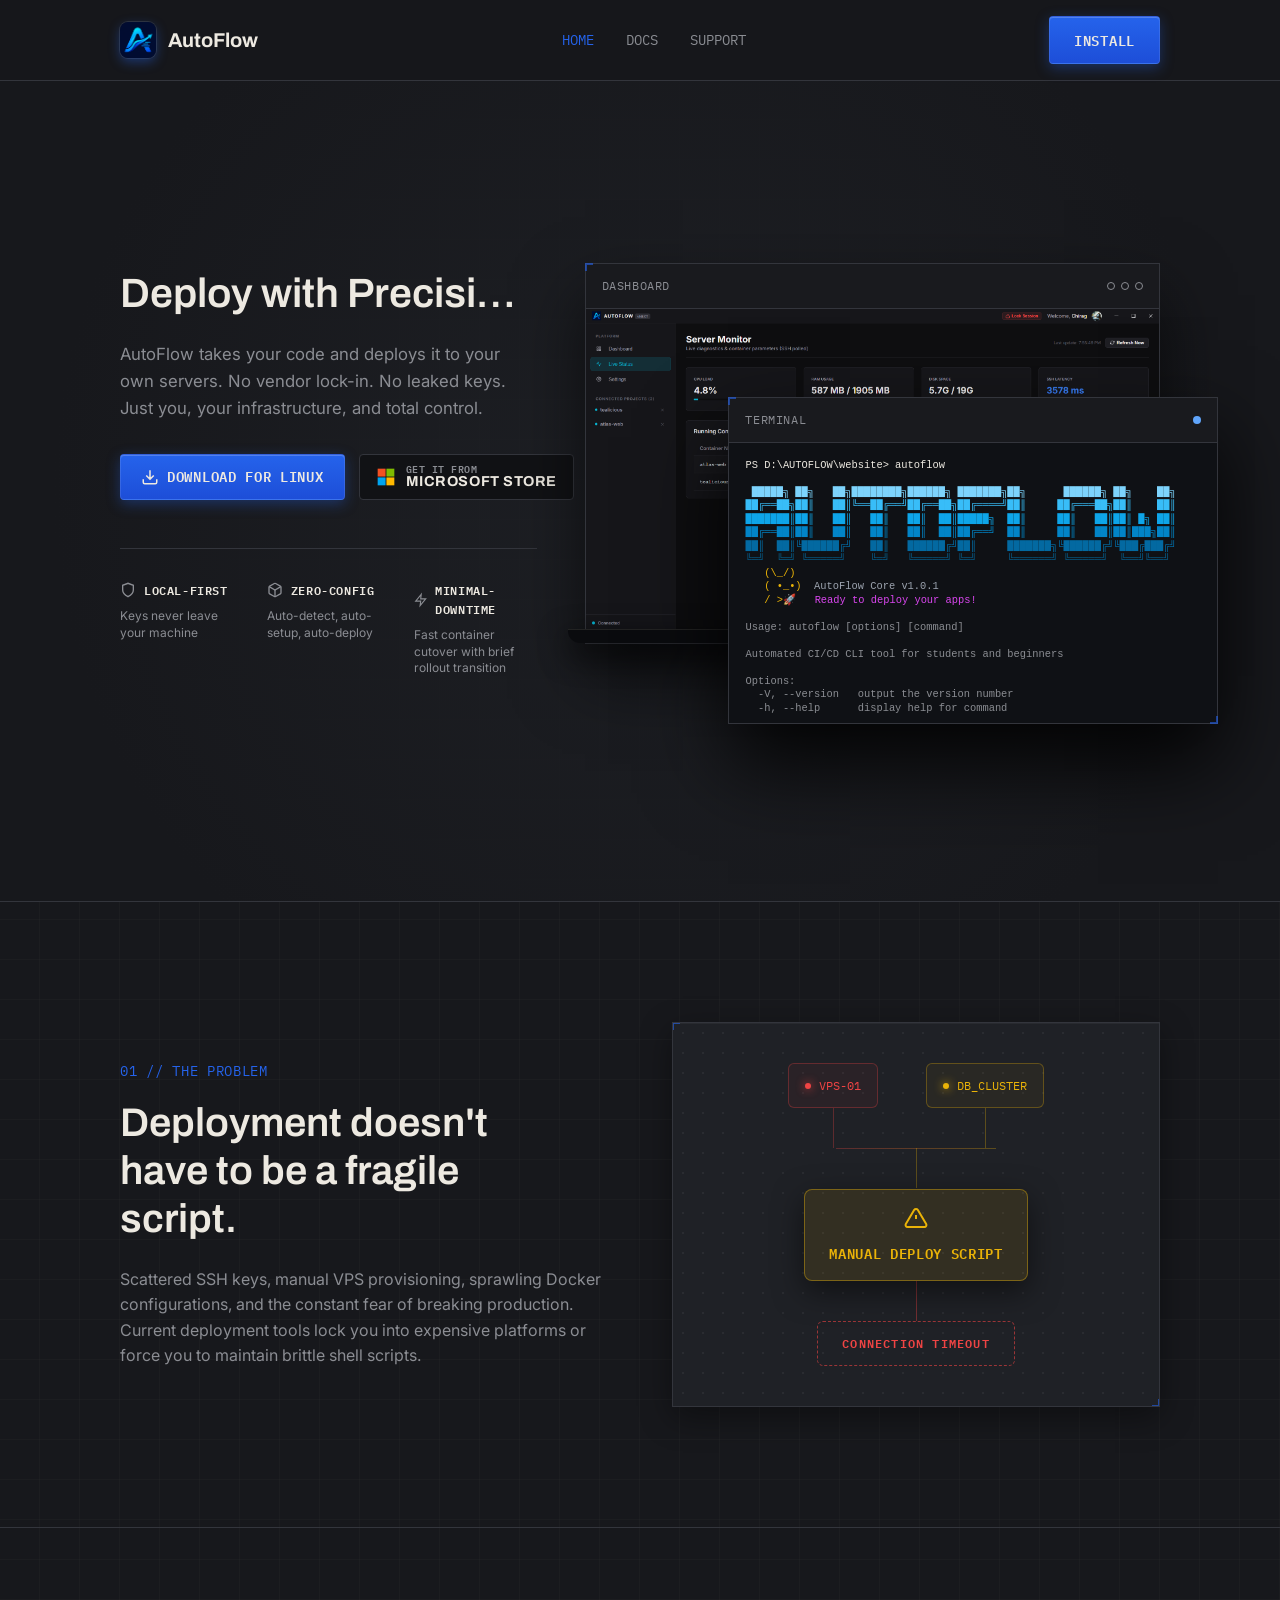
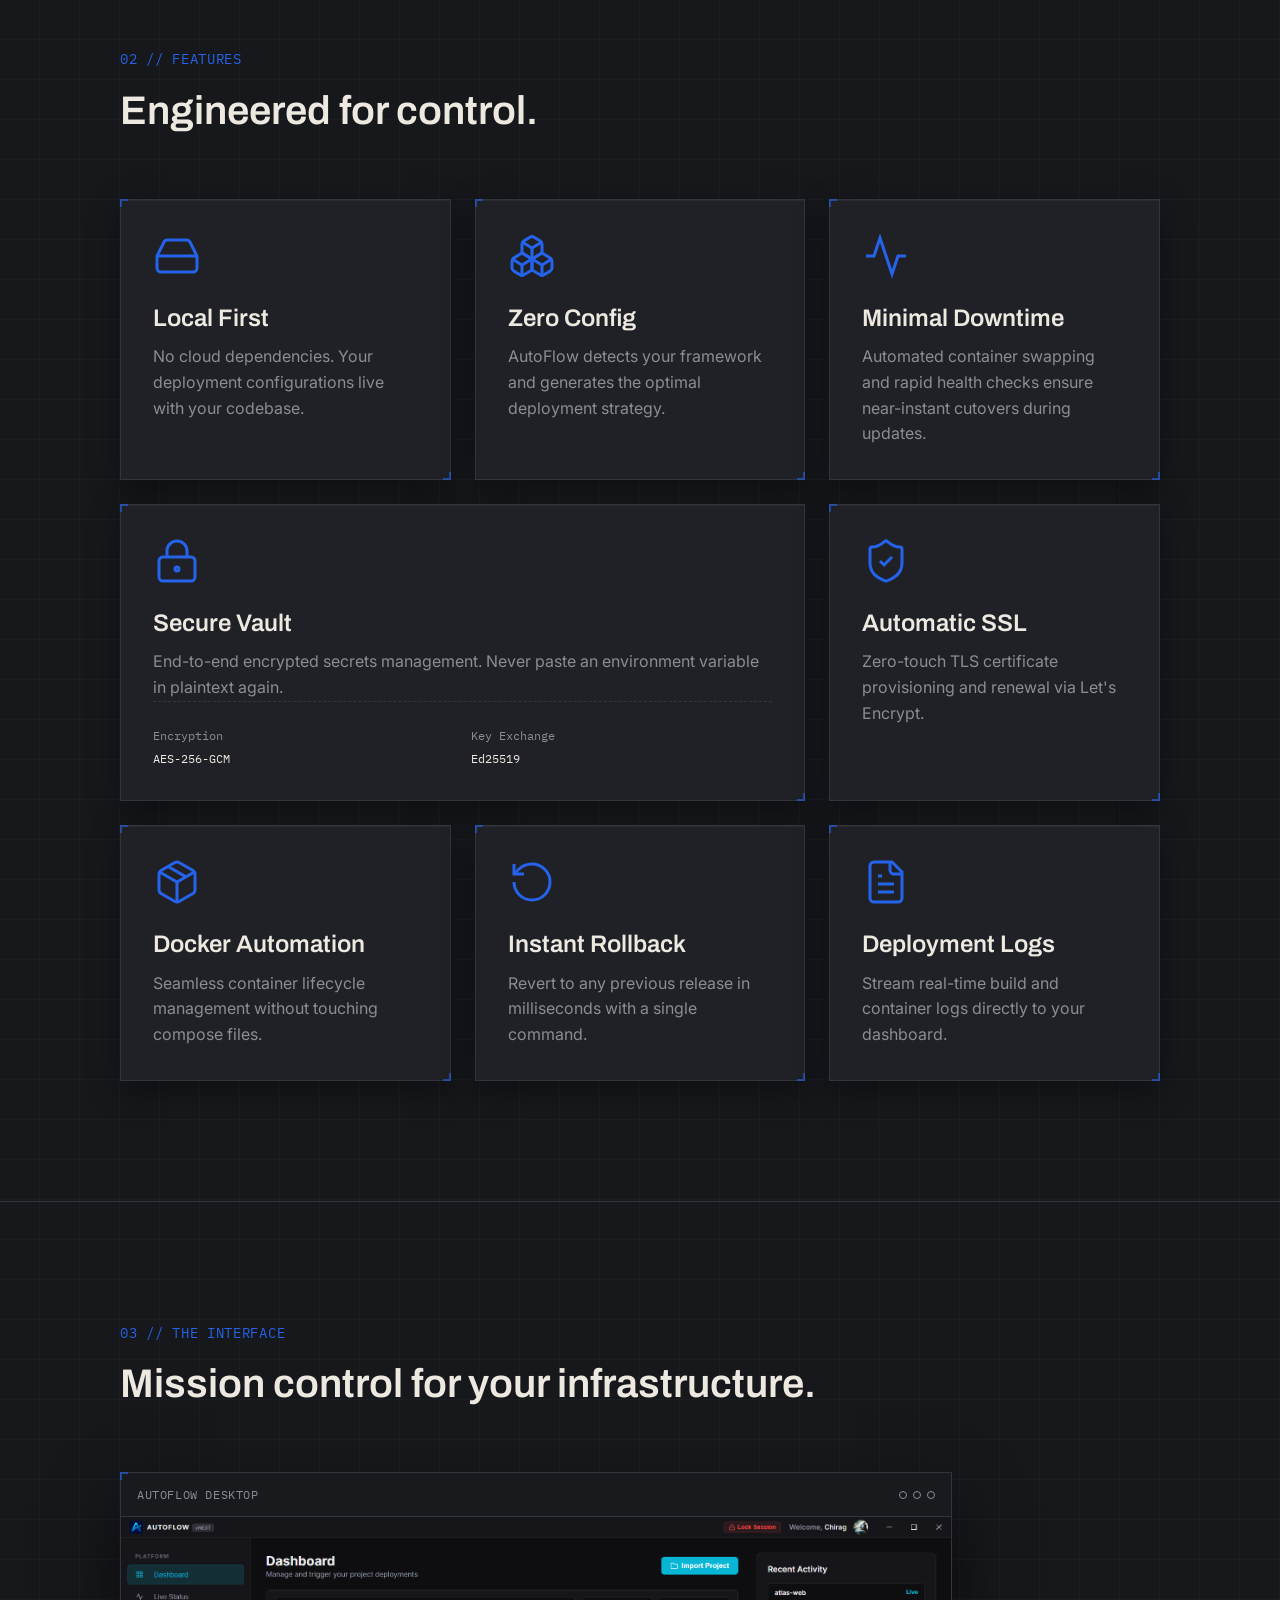
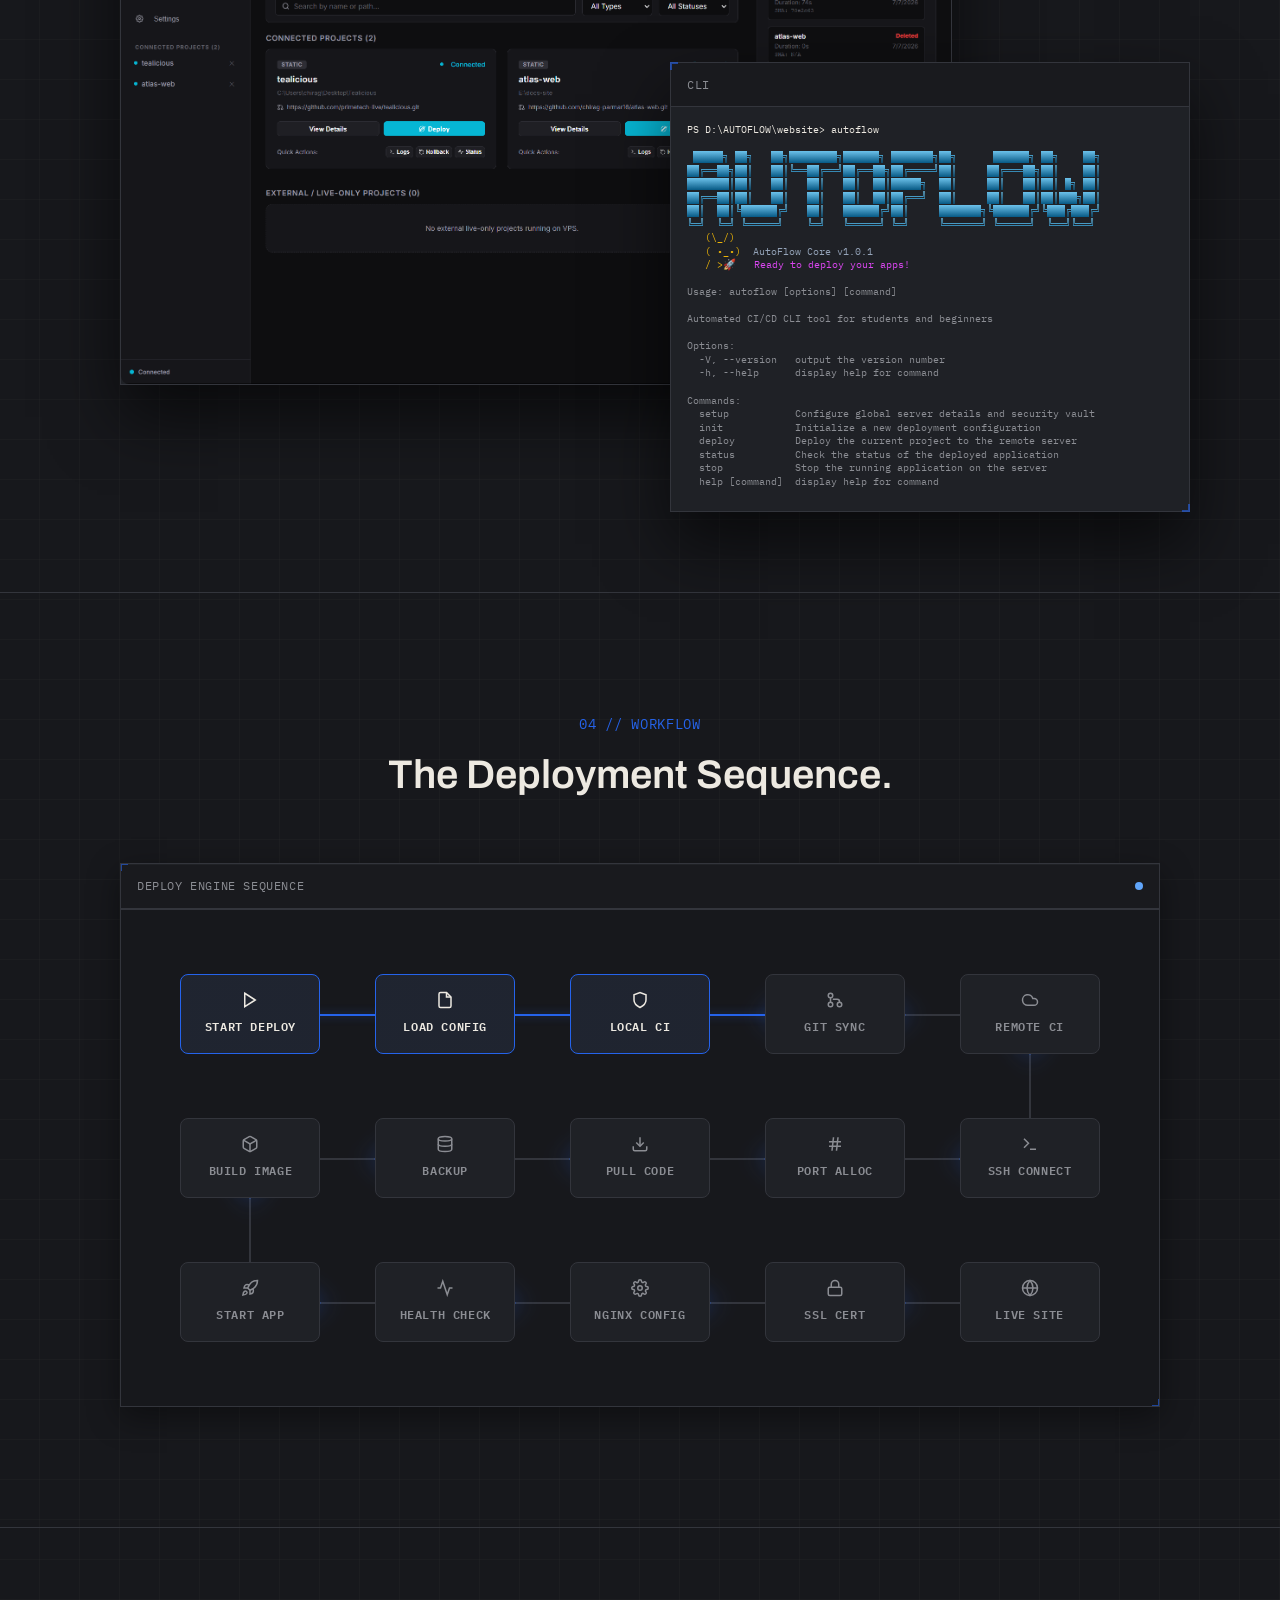
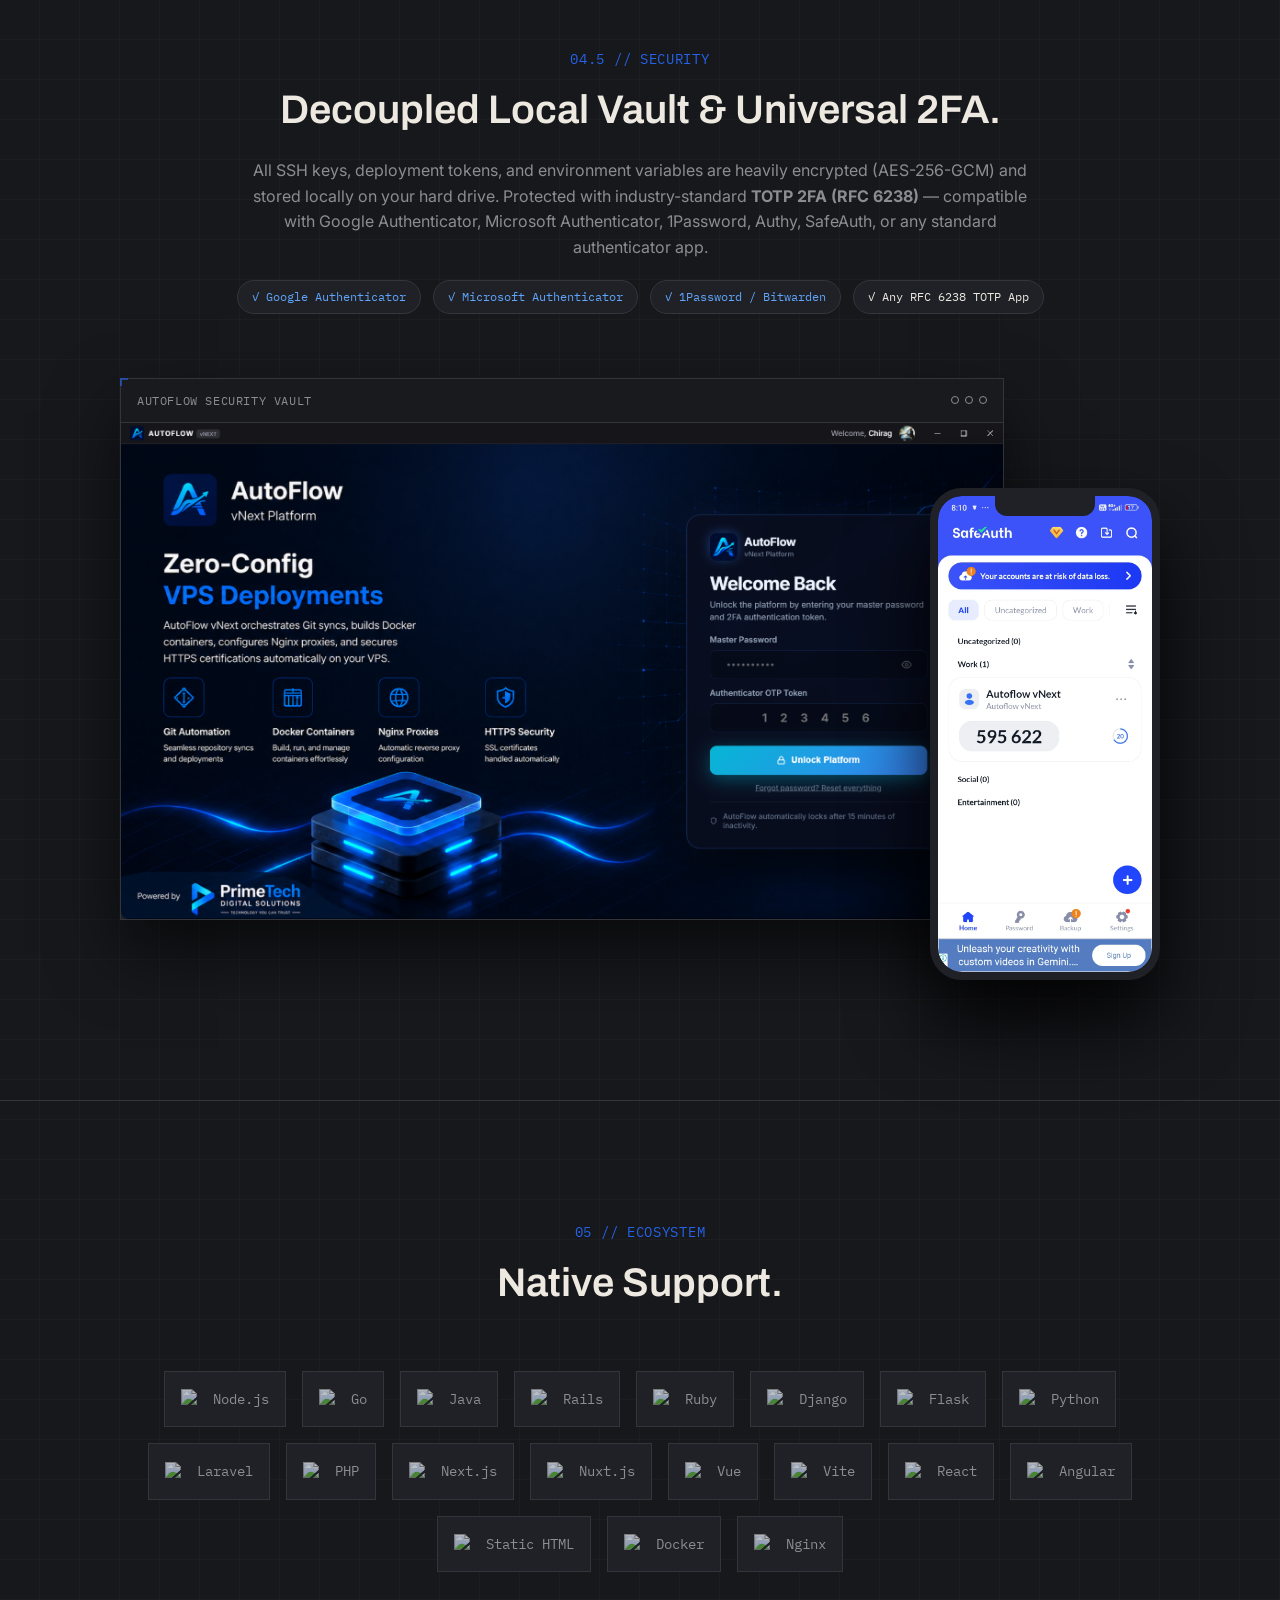
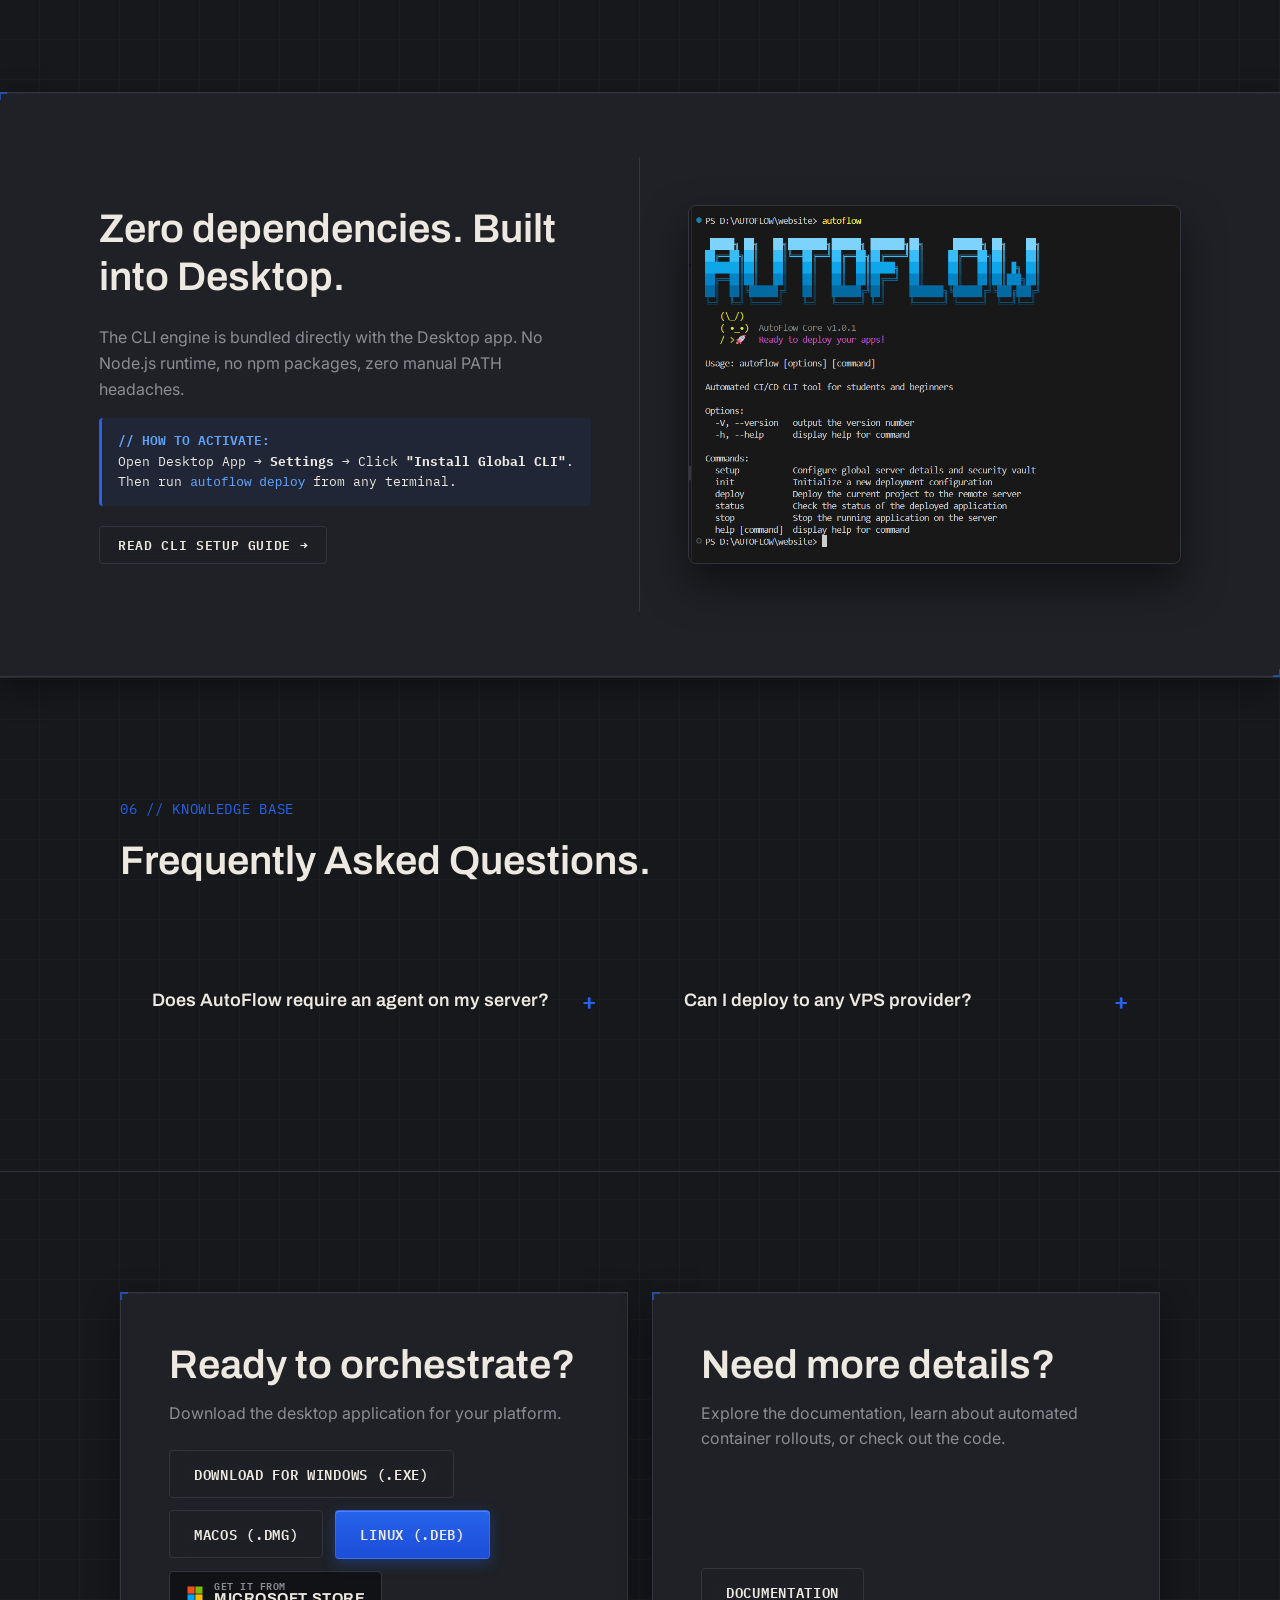
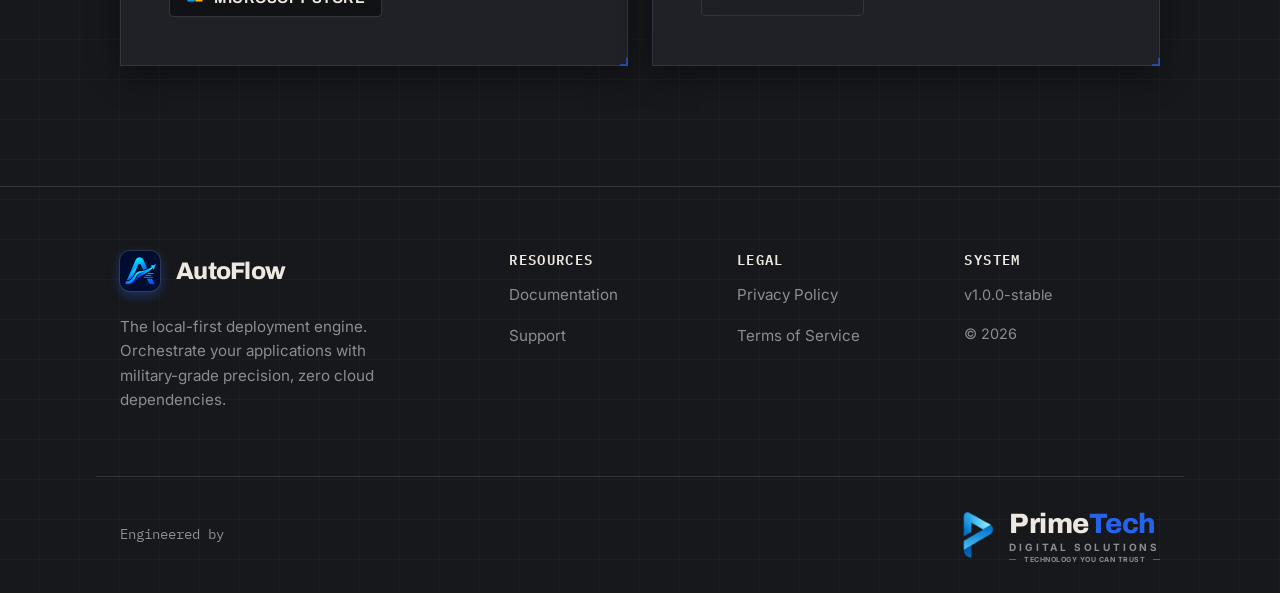
==== commit bded92bc: "chore: auto deploy via AutoFlow" ====
--- a/index.html
+++ b/index.html
@@ -5,11 +5,12 @@
     <meta name="viewport" content="width=device-width, initial-scale=1.0" />
     <meta
       name="description"
-      content="AutoFlow - A local-first deployment orchestrator for developers. Deploy directly to your VPS with precision and zero cloud lock-in."
+      content="AutoFlow - Precision local-first deployment orchestrator for developers. Deploy directly to your VPS with agentless SSH, minimal downtime, and zero cloud lock-in."
     />
     <title>AutoFlow | Precision Deployment Orchestrator</title>
 
     <link rel="canonical" href="https://autoflow.primetech.live/" />
+    <meta property="og:site_name" content="AutoFlow" />
     <meta
       property="og:title"
       content="AutoFlow | Precision Deployment Orchestrator"
@@ -24,7 +25,15 @@
       property="og:image"
       content="https://autoflow.primetech.live/Assets/icon-1.png"
     />
+    <meta property="og:image:alt" content="AutoFlow Application Logo" />
     <meta name="twitter:card" content="summary" />
+    <meta name="twitter:title" content="AutoFlow | Precision Deployment Orchestrator" />
+    <meta
+      name="twitter:description"
+      content="Local-first deployment engine. Direct SSH orchestration, zero cloud lock-in."
+    />
+    <meta name="twitter:image" content="https://autoflow.primetech.live/Assets/icon-1.png" />
+    <meta name="theme-color" content="#17181c" />
 
     <!-- Fonts -->
     <link rel="preconnect" href="https://fonts.googleapis.com" />
@@ -35,28 +44,81 @@
     />
 
     <link rel="stylesheet" href="styles.css" />
-
     <link rel="icon" type="image/png" href="Assets/icon-1.png" />
+
+    <!-- Structured Data: SoftwareApplication & Organization -->
+    <script type="application/ld+json">
+    {
+      "@context": "https://schema.org",
+      "@graph": [
+        {
+          "@type": "Organization",
+          "@id": "https://autoflow.primetech.live/#organization",
+          "name": "PrimeTech Digital Solutions",
+          "url": "https://autoflow.primetech.live/",
+          "logo": "https://autoflow.primetech.live/Assets/icon-1.png"
+        },
+        {
+          "@type": "WebSite",
+          "@id": "https://autoflow.primetech.live/#website",
+          "url": "https://autoflow.primetech.live/",
+          "name": "AutoFlow",
+          "publisher": { "@id": "https://autoflow.primetech.live/#organization" }
+        },
+        {
+          "@type": "SoftwareApplication",
+          "@id": "https://autoflow.primetech.live/#application",
+          "name": "AutoFlow (Autoflow-vNext)",
+          "operatingSystem": "Windows 10, Windows 11, macOS, Linux",
+          "applicationCategory": "DeveloperApplication",
+          "offers": {
+            "@type": "Offer",
+            "price": "0",
+            "priceCurrency": "USD"
+          },
+          "publisher": { "@id": "https://autoflow.primetech.live/#organization" },
+          "downloadUrl": "https://apps.microsoft.com/detail/9N9064GN25F1",
+          "description": "Local-first deployment orchestrator for developers. Deploy directly to your VPS with SSH precision and zero cloud lock-in."
+        }
+      ]
+    }
+    </script>
   </head>
   <body>
     <header class="site-header" id="header">
       <div class="container header-inner">
-        <a href="index.html" class="logo">
+        <a href="/" class="logo">
           <img src="Assets/icon-1.png" alt="AutoFlow Icon" class="logo-img" />
           <span class="logo-text">AutoFlow</span>
         </a>
         <nav class="main-nav">
-          <a href="index.html">HOME</a>
+          <a href="/" class="active">HOME</a>
           <a href="docs.html">DOCS</a>
           <a href="support.html">SUPPORT</a>
         </nav>
         <div class="header-actions">
           <a
-            href="index.html#install"
+            href="#install"
             class="btn btn-primary"
             style="text-transform: uppercase"
             >Install</a
           >
+        </div>
+        <button class="mobile-nav-toggle" aria-label="Toggle navigation" aria-expanded="false">
+          <svg width="22" height="22" viewBox="0 0 24 24" fill="none" stroke="currentColor" stroke-width="2" stroke-linecap="round" stroke-linejoin="round">
+            <line x1="3" y1="12" x2="21" y2="12"></line>
+            <line x1="3" y1="6" x2="21" y2="6"></line>
+            <line x1="3" y1="18" x2="21" y2="18"></line>
+          </svg>
+        </button>
+      </div>
+      <div class="mobile-nav-drawer" id="mobileNavDrawer">
+        <a href="/" class="active">HOME</a>
+        <a href="docs.html">DOCS</a>
+        <a href="support.html">SUPPORT</a>
+        <div class="drawer-cta">
+          <a href="#install" class="btn btn-primary" style="text-align: center; text-transform: uppercase;">Install AutoFlow</a>
+          <a href="https://apps.microsoft.com/detail/9N9064GN25F1" target="_blank" rel="noopener noreferrer" class="btn btn-secondary" style="text-align: center;">Microsoft Store</a>
         </div>
       </div>
     </header>
@@ -65,19 +127,19 @@
     <section class="hero" id="hero">
       <div class="hero-bg-vignette"></div>
       <div class="container hero-inner">
-        <div class="hero-content">
+        <div class="hero-content" style="min-width: 0; width: 100%;">
           <h1
             class="hero-slogan"
-            style="margin-bottom: 24px; font-size: 4.5rem; line-height: 1.1; min-height: 2.2em;"
+            style="margin-bottom: 20px; font-size: clamp(2rem, 3.2vw, 3.25rem); line-height: 1.15; min-height: 1.25em; white-space: nowrap; overflow: hidden; text-overflow: ellipsis;"
           ><span class="hero-slogan-text">Deploy with Precision.</span><span class="hero-cursor" style="display: inline-block; width: 4px; height: 0.85em; background: var(--c-primary); vertical-align: -0.05em; margin-left: 6px; animation: blink 1s step-end infinite;"></span></h1>
 
           <p
             class="hero-description"
             style="
-              font-size: 1.125rem;
+              font-size: 1.05rem;
               color: var(--c-slate);
-              margin-bottom: 48px;
-              max-width: 90%;
+              margin-bottom: 32px;
+              max-width: 95%;
               line-height: 1.6;
             "
           >
@@ -88,12 +150,12 @@
 
           <div
             class="hero-cta-group"
-            style="display: flex; flex-wrap: wrap; gap: 14px"
+            style="display: flex; flex-direction: row; align-items: center; gap: 14px; flex-wrap: nowrap;"
           >
             <a
               href="https://github.com/primetech-live/Autoflow-Release/releases/download/v1.0.0/Autoflow-vNext_v1.0.0.exe"
               class="btn btn-primary js-download-btn"
-              style="display: flex; align-items: center; gap: 8px"
+              style="display: inline-flex; align-items: center; justify-content: center; gap: 8px; height: 46px; padding: 0 20px; white-space: nowrap;"
             >
               <svg
                 width="18"
@@ -107,36 +169,27 @@
                   d="M21 15v4a2 2 0 0 1-2 2H5a2 2 0 0 1-2-2v-4M7 10l5 5 5-5M12 15V3"
                 />
               </svg>
-              <span class="js-download-label">DOWNLOAD DESKTOP APP</span>
+              <span class="js-download-label">DOWNLOAD APP</span>
             </a>
             <a
-              href="#cli"
-              class="btn btn-secondary"
-              style="display: flex; align-items: center; gap: 8px"
-            >
-              <span style="font-family: var(--f-mono); font-weight: 600"
-                >>_</span
-              >
-              GET THE CLI
+              href="https://apps.microsoft.com/detail/9N9064GN25F1"
+              target="_blank"
+              rel="noopener noreferrer"
+              class="btn-ms-store"
+              title="Get AutoFlow from Microsoft Store"
+              style="height: 46px; padding: 0 16px; white-space: nowrap;"
+            >
+              <svg width="20" height="20" viewBox="0 0 24 24" fill="none" xmlns="http://www.w3.org/2000/svg">
+                <rect x="2" y="2" width="9.5" height="9.5" fill="#f25022"/>
+                <rect x="12.5" y="2" width="9.5" height="9.5" fill="#7fba00"/>
+                <rect x="2" y="12.5" width="9.5" height="9.5" fill="#00a4ef"/>
+                <rect x="12.5" y="12.5" width="9.5" height="9.5" fill="#ffb900"/>
+              </svg>
+              <span class="ms-text-group">
+                <span class="ms-small-tag">GET IT FROM</span>
+                <span class="ms-main-title">Microsoft Store</span>
+              </span>
             </a>
-          </div>
-          <div
-            class="js-os-badge"
-            style="
-              margin-top: 14px;
-              font-size: 0.8125rem;
-              color: var(--c-slate);
-              font-family: var(--f-mono);
-            "
-          >
-            Auto-detected:
-            <strong style="color: var(--c-bone)">Windows (.exe)</strong> &bull;
-            Release v1.0.0 &bull;
-            <a
-              href="#install"
-              style="color: var(--c-primary); text-decoration: underline"
-              >Other platforms</a
-            >
           </div>
 
           <div
@@ -260,7 +313,7 @@
                     color: var(--c-bone);
                     letter-spacing: 0.05em;
                   "
-                  >ZERO-DOWNTIME</span
+                  >MINIMAL-DOWNTIME</span
                 >
               </div>
               <p
@@ -270,7 +323,7 @@
                   line-height: 1.4;
                 "
               >
-                Old container stays live until new one is healthy
+                Fast container cutover with brief rollout transition
               </p>
             </div>
           </div>
@@ -776,10 +829,9 @@
               </svg>
             </div>
             <div>
-              <h3 style="margin-top: 0">Zero Downtime</h3>
+              <h3 style="margin-top: 0">Minimal Downtime</h3>
               <p class="text-slate" style="margin-bottom: 0">
-                Rolling updates and automatic traffic routing ensure your
-                application never drops a request.
+                Automated container swapping and rapid health checks ensure near-instant cutovers during updates.
               </p>
             </div>
           </div>
@@ -1892,6 +1944,24 @@
                   class="btn btn-secondary js-download-linux"
                   >Linux (.deb)</a
                 >
+                <a
+                  href="https://apps.microsoft.com/detail/9N9064GN25F1"
+                  target="_blank"
+                  rel="noopener noreferrer"
+                  class="btn-ms-store"
+                  title="Install Autoflow-vNext via Microsoft Store"
+                >
+                  <svg width="18" height="18" viewBox="0 0 24 24" fill="none" xmlns="http://www.w3.org/2000/svg">
+                    <rect x="2" y="2" width="9.5" height="9.5" fill="#f25022"/>
+                    <rect x="12.5" y="2" width="9.5" height="9.5" fill="#7fba00"/>
+                    <rect x="2" y="12.5" width="9.5" height="9.5" fill="#00a4ef"/>
+                    <rect x="12.5" y="12.5" width="9.5" height="9.5" fill="#ffb900"/>
+                  </svg>
+                  <span class="ms-text-group">
+                    <span class="ms-small-tag">GET IT FROM</span>
+                    <span class="ms-main-title">Microsoft Store</span>
+                  </span>
+                </a>
               </div>
             </div>
           </div>
@@ -1909,7 +1979,7 @@
             <div>
               <h2 style="margin-bottom: 12px">Need more details?</h2>
               <p class="text-slate">
-                Explore the documentation, learn about zero-downtime routing, or
+                Explore the documentation, learn about automated container rollouts, or
                 check out the code.
               </p>
             </div>
--- a/styles.css
+++ b/styles.css
@@ -287,8 +287,8 @@
 
 .hero-inner {
   display: grid;
-  grid-template-columns: 4fr 6fr;
-  gap: 64px;
+  grid-template-columns: minmax(0, 4.2fr) minmax(0, 5.8fr);
+  gap: 48px;
   align-items: center;
 }
 
@@ -1056,15 +1056,115 @@
   letter-spacing: 0.05em;
 }
 
+/* --- Mobile Menu Drawer & Hamburger Toggle --- */
+.mobile-nav-toggle {
+  display: none;
+  background: transparent;
+  border: 1px solid var(--c-hairline);
+  color: var(--c-bone);
+  padding: 8px 12px;
+  border-radius: 4px;
+  cursor: pointer;
+  align-items: center;
+  justify-content: center;
+  transition: all 0.2s ease;
+}
+
+.mobile-nav-toggle:hover {
+  border-color: var(--c-primary);
+  color: var(--c-primary);
+}
+
+.mobile-nav-toggle svg {
+  display: block;
+}
+
+.mobile-nav-drawer {
+  display: none;
+  position: fixed;
+  top: 80px;
+  left: 0;
+  right: 0;
+  background: rgba(23, 24, 28, 0.98);
+  border-bottom: 1px solid var(--c-hairline);
+  padding: 24px;
+  backdrop-filter: blur(16px);
+  z-index: 99;
+  flex-direction: column;
+  gap: 16px;
+  box-shadow: 0 20px 40px rgba(0, 0, 0, 0.8);
+}
+
+.mobile-nav-drawer.open {
+  display: flex;
+}
+
+.mobile-nav-drawer a {
+  font-family: var(--f-mono);
+  font-size: 0.95rem;
+  color: var(--c-bone);
+  text-transform: uppercase;
+  padding: 10px 0;
+  border-bottom: 1px solid rgba(255, 255, 255, 0.05);
+}
+
+.mobile-nav-drawer a:last-child {
+  border-bottom: none;
+}
+
+/* Microsoft Store Brand Button */
+.btn-ms-store {
+  display: inline-flex;
+  align-items: center;
+  gap: 10px;
+  background: #1e2025;
+  color: var(--c-bone);
+  border: 1px solid rgba(255, 255, 255, 0.15);
+  padding: 12px 20px;
+  font-family: var(--f-mono);
+  font-size: 0.825rem;
+  font-weight: 600;
+  border-radius: 4px;
+  text-transform: uppercase;
+  letter-spacing: 0.04em;
+  transition: all 0.2s ease;
+}
+
+.btn-ms-store:hover {
+  background: #252830;
+  border-color: var(--c-signal);
+  color: #fff;
+  transform: translateY(-1px);
+  box-shadow: 0 6px 18px rgba(0, 0, 0, 0.5);
+}
+
+.btn-ms-store svg {
+  flex-shrink: 0;
+}
+
 /* --- Responsive Media Queries --- */
 @media (max-width: 1024px) {
   .hero-inner {
     grid-template-columns: 1fr;
     text-align: center;
+    gap: 48px;
   }
   
+  .hero-content {
+    align-items: center;
+  }
+
+  .hero-description {
+    max-width: 100%;
+  }
+
   .hero-cta-group {
     justify-content: center;
+  }
+
+  .hero-badges-row {
+    justify-content: center;
+    text-align: left;
   }
 
   .split-panel {
@@ -1079,10 +1179,6 @@
     grid-column: span 1;
   }
 
-  .pricing-grid {
-    grid-template-columns: 1fr;
-  }
-
   .cli-container {
     grid-template-columns: 1fr;
   }
@@ -1091,55 +1187,141 @@
     border-right: none;
     border-bottom: 1px solid var(--c-hairline);
   }
+
+  .two-surfaces {
+    margin-top: 32px;
+  }
+
+  .hero-terminal {
+    position: static !important;
+    width: 100% !important;
+    margin-top: 24px;
+    right: 0 !important;
+    bottom: 0 !important;
+    box-shadow: 0 16px 36px rgba(0,0,0,0.6) !important;
+  }
+
+  .mobile-surface {
+    position: static !important;
+    margin: 24px auto 0 !important;
+    width: 220px !important;
+  }
 }
 
 @media (max-width: 768px) {
-  h1 { font-size: 3rem; }
-  h2 { font-size: 2rem; }
+  h1 { font-size: 2.75rem !important; }
+  h2 { font-size: 1.85rem !important; }
   
-  .main-nav {
-    display: none; /* simple mobile hide for now */
+  .main-nav,
+  .header-actions {
+    display: none;
+  }
+
+  .mobile-nav-toggle {
+    display: flex;
+  }
+
+  .container {
+    max-width: 94%;
+    padding: 0 16px;
+  }
+
+  .hero {
+    padding: 30px 0 60px 0;
+    min-height: auto;
+  }
+
+  .hero-slogan {
+    font-size: 2.75rem !important;
+  }
+
+  .hero-cta-group {
+    flex-direction: column;
+    width: 100%;
+    gap: 12px;
+  }
+
+  .hero-cta-group .btn,
+  .hero-cta-group .btn-ms-store {
+    width: 100%;
+    justify-content: center;
+  }
+
+  .hero-badges-row {
+    grid-template-columns: 1fr;
+    gap: 16px;
   }
 
   .two-surfaces {
-    height: 800px;
-  }
-
-  .desktop-surface, .cli-surface {
-    position: static;
-    width: 100%;
+    height: auto !important;
+    padding-bottom: 0 !important;
+  }
+
+  .desktop-surface,
+  .cli-surface {
+    position: static !important;
+    width: 100% !important;
     margin-bottom: 24px;
-  }
-  
-  .cta-band {
-    flex-direction: column;
-    text-align: center;
-    gap: 32px;
-  }
-
-  .footer-spec-plate {
-    flex-direction: column;
-    gap: 48px;
-  }
-  
-  .footer-links {
-    flex-wrap: wrap;
-    gap: 32px;
-  }
-}
-
-@media (max-width: 480px) {
+    height: auto !important;
+  }
+
   .features-grid {
     grid-template-columns: 1fr;
   }
+
+  .cta-grid {
+    grid-template-columns: 1fr !important;
+  }
+
+  .cta-card {
+    padding: 28px !important;
+  }
+
+  .site-footer .container:first-child {
+    grid-template-columns: 1fr !important;
+    gap: 40px !important;
+  }
+
+  .site-footer .container:first-child > div:last-child {
+    grid-template-columns: repeat(2, 1fr) !important;
+  }
+
+  .site-footer .container:last-child {
+    flex-direction: column;
+    align-items: flex-start !important;
+    gap: 20px;
+  }
+
+  .deploy-sequence-panel {
+    overflow-x: auto;
+  }
+
+  .sequence-track {
+    min-width: 680px;
+  }
+
+  pre {
+    font-size: 0.6rem !important;
+  }
+}
+
+@media (max-width: 480px) {
+  h1 { font-size: 2.25rem !important; }
+  h2 { font-size: 1.5rem !important; }
   
-  .hero-cta-group, .cta-actions {
-    flex-direction: column;
-    width: 100%;
-  }
-
-  .btn {
-    width: 100%;
+  .hero-slogan {
+    font-size: 2.25rem !important;
+  }
+
+  .site-footer .container:first-child > div:last-child {
+    grid-template-columns: 1fr !important;
+    gap: 24px !important;
+  }
+
+  .hero-status-pill {
+    max-width: 100%;
+    font-size: 0.7rem;
+    padding: 4px 10px;
   }
 }
 
@@ -1153,7 +1335,6 @@
   }
 }
 
-
 /* Floating Actions */
 .floating-actions {
   position: fixed;
@@ -1190,15 +1371,6 @@
   display: none;
 }
 
-
-.link-group a {
-  color: var(--c-slate);
-}
-
-.link-group a:hover {
-  color: var(--c-primary);
-}
-
 .footer-link {
   color: var(--c-slate);
   text-decoration: none;
@@ -1209,26 +1381,137 @@
   color: var(--c-primary);
 }
 
-/* Responsive Fixes for Two-Surfaces & Overlapping Mockups */
-@media (max-width: 992px) {
-  .hero-inner {
-    grid-template-columns: 1fr !important;
-    gap: 48px;
-  }
-  .two-surfaces {
-    margin-top: 32px;
-  }
-  .hero-terminal {
-    position: static !important;
-    width: 100% !important;
-    margin-top: 24px;
-    box-shadow: none !important;
-  }
-  .mobile-surface {
-    position: static !important;
-    margin: 24px auto 0 !important;
-    width: 220px !important;
-  }
-}
-
-
+/* --- Mobile Navigation Hamburger & Drawer --- */
+.mobile-nav-toggle {
+  display: none;
+  background: transparent;
+  border: 1px solid var(--c-hairline);
+  color: var(--c-bone);
+  width: 40px;
+  height: 40px;
+  border-radius: 4px;
+  align-items: center;
+  justify-content: center;
+  cursor: pointer;
+  padding: 0;
+  transition: background-color 0.2s, border-color 0.2s;
+}
+
+.mobile-nav-toggle:hover {
+  background-color: var(--c-panel);
+  border-color: var(--c-primary);
+}
+
+.mobile-nav-drawer {
+  display: none;
+  position: fixed;
+  top: var(--header-height, 70px);
+  left: 0;
+  width: 100%;
+  background: rgba(23, 24, 28, 0.98);
+  backdrop-filter: blur(16px);
+  -webkit-backdrop-filter: blur(16px);
+  border-bottom: 1px solid var(--c-hairline);
+  padding: 20px 24px 28px;
+  flex-direction: column;
+  gap: 16px;
+  z-index: 998;
+  box-shadow: 0 12px 32px rgba(0, 0, 0, 0.6);
+}
+
+.mobile-nav-drawer.open {
+  display: flex;
+}
+
+.mobile-nav-drawer a {
+  font-family: var(--f-mono);
+  font-size: 0.9rem;
+  font-weight: 500;
+  letter-spacing: 0.05em;
+  color: var(--c-bone);
+  text-decoration: none;
+  padding: 10px 0;
+  border-bottom: 1px solid rgba(255, 255, 255, 0.06);
+  transition: color 0.2s, padding-left 0.2s;
+}
+
+.mobile-nav-drawer a:last-child {
+  border-bottom: none;
+}
+
+.mobile-nav-drawer a:hover,
+.mobile-nav-drawer a.active {
+  color: var(--c-primary);
+  padding-left: 6px;
+}
+
+.mobile-nav-drawer .drawer-cta {
+  margin-top: 8px;
+  display: flex;
+  flex-direction: column;
+  gap: 10px;
+}
+
+/* --- Microsoft Store Badge Button --- */
+.btn-ms-store {
+  display: inline-flex;
+  align-items: center;
+  gap: 10px;
+  background: #111215;
+  color: var(--c-bone);
+  border: 1px solid var(--c-hairline);
+  padding: 0 16px;
+  height: 46px;
+  border-radius: 4px;
+  font-family: var(--f-heading);
+  font-weight: 600;
+  font-size: 0.875rem;
+  text-decoration: none;
+  transition: all 0.2s ease;
+  line-height: 1.2;
+  box-sizing: border-box;
+}
+
+.btn-ms-store:hover {
+  background: #1a1c22;
+  border-color: #0078d4;
+  color: #ffffff;
+  transform: translateY(-1px);
+  box-shadow: 0 4px 16px rgba(0, 120, 212, 0.25);
+}
+
+.btn-ms-store .ms-text-group {
+  display: flex;
+  flex-direction: column;
+  align-items: flex-start;
+}
+
+.btn-ms-store .ms-small-tag {
+  font-family: var(--f-mono);
+  font-size: 0.65rem;
+  letter-spacing: 0.05em;
+  color: var(--c-slate);
+  text-transform: uppercase;
+  line-height: 1;
+}
+
+.btn-ms-store .ms-main-title {
+  font-size: 0.9rem;
+  font-weight: 700;
+  color: var(--c-bone);
+  line-height: 1.2;
+}
+
+@media (max-width: 768px) {
+  .mobile-nav-toggle {
+    display: inline-flex;
+  }
+  .site-header .main-nav,
+  .site-header .header-actions {
+    display: none;
+  }
+}
+
+
+
+
